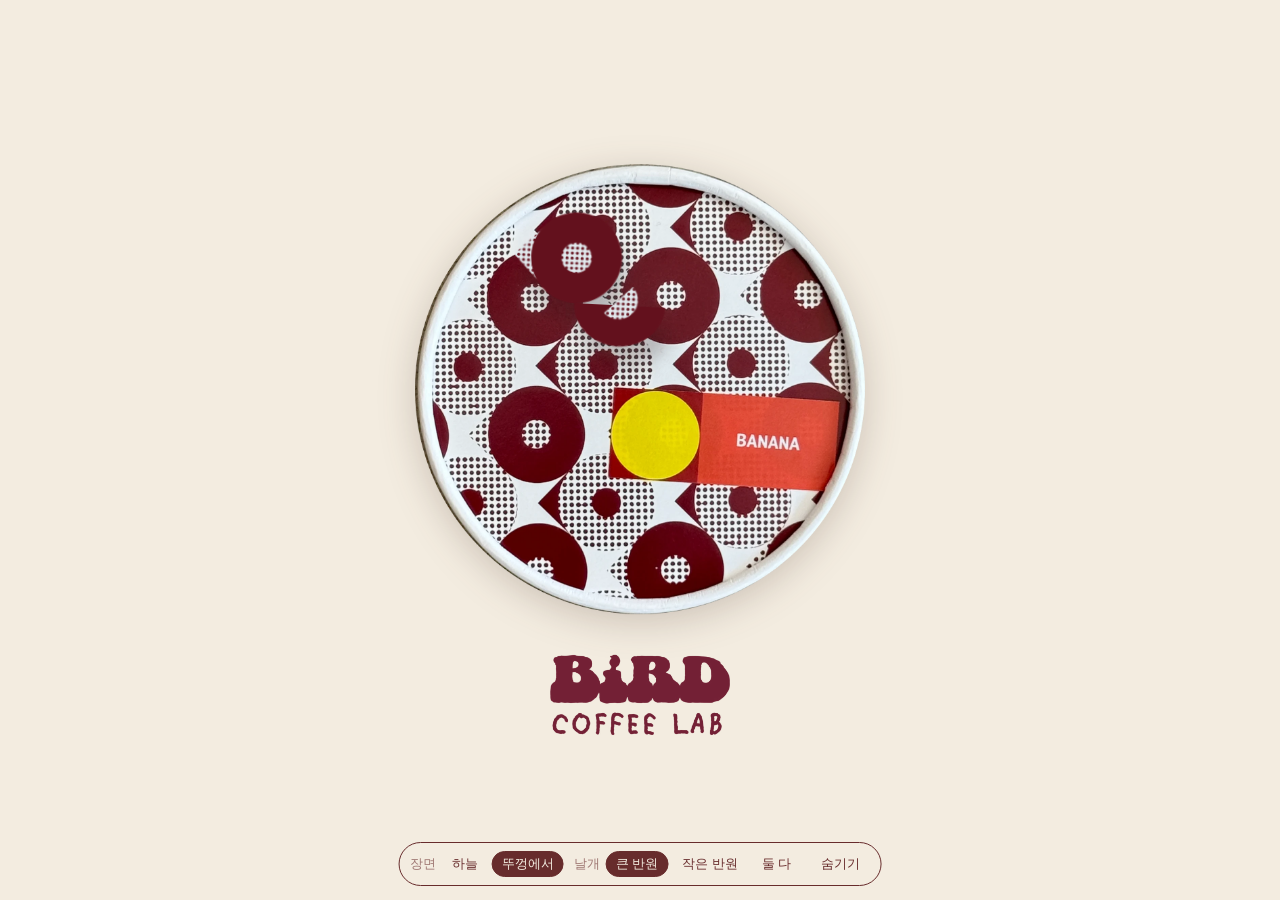
==== birdcoffeelab-birds/index.html @ 25a1297e "birdcoffeelab-birds 배포 — 푸딩 뚜껑에서 날아오르는 버드커피랩 새 Co-Authored-By: Claude Opus 5.5 (1M context) <noreply" ====
<!doctype html>
<html lang="ko">
<head>
<meta charset="utf-8">
<meta name="viewport" content="width=device-width, initial-scale=1, viewport-fit=cover">
<meta name="robots" content="noindex, nofollow">
<title>버드커피랩 새</title>
<style>
  :root { --ink: #672C2C; --cream: #F3ECE0; }
  * { box-sizing: border-box; }
  html, body { margin: 0; height: 100%; overflow: hidden; background: var(--cream); }
  body { font-family: -apple-system, "Apple SD Gothic Neo", "Pretendard", sans-serif; color: var(--ink);
         -webkit-tap-highlight-color: transparent; touch-action: manipulation; }
  #stage { position: fixed; inset: 0; background: var(--cream) center / cover no-repeat; cursor: crosshair; }
  #lidImg { position: absolute; left: 0; top: 0; display: none; pointer-events: none; z-index: 1;
            filter: drop-shadow(0 8px 18px rgba(70, 45, 35, .22)); }
  #logoImg { position: absolute; left: 0; top: 0; display: none; pointer-events: none; z-index: 1; }
  body.bg-lid #lidImg, body.scene-lid #lidImg, body.bg-lid #logoImg, body.scene-lid #logoImg { display: block; }
  body.scene-lid #ui .sky-only { display: none; }
  body.scene-lid .bird.sky { display: none; }
  .bird.lift { transform-origin: var(--ox) var(--oy); }
  .bird { position: absolute; left: 0; top: 0; overflow: visible; will-change: transform; pointer-events: none; }
  #ui { position: fixed; left: 50%; bottom: max(14px, env(safe-area-inset-bottom)); transform: translateX(-50%);
        display: flex; flex-wrap: wrap; justify-content: center; gap: 6px 10px; padding: 8px 10px;
        width: max-content; max-width: calc(100vw - 24px);
        background: rgba(243, 236, 224, .92); border: 1.5px solid var(--ink); border-radius: 999px; font-size: 13px; }
  #ui .grp { display: flex; align-items: center; gap: 4px; }
  #ui .lbl { opacity: .6; margin-right: 2px; }
  #ui button { font: inherit; color: var(--ink); background: none; border: 1.5px solid transparent; border-radius: 999px;
               padding: 3px 9px; cursor: pointer; }
  #ui button.on { border-color: var(--ink); background: var(--ink); color: var(--cream); }
  #ui #count { min-width: 1.6em; text-align: center; font-variant-numeric: tabular-nums; }
  body.hide-ui #ui { display: none; }
  #showUi { display: none; position: fixed; right: 12px; bottom: max(12px, env(safe-area-inset-bottom)); z-index: 999;
            width: 36px; height: 36px; border-radius: 50%; border: 1.5px solid var(--ink); background: rgba(243, 236, 224, .7);
            color: var(--ink); font: inherit; font-size: 16px; line-height: 1; opacity: .45; cursor: pointer; }
  body.hide-ui #showUi { display: block; }
  @media (max-width: 620px) { #ui { left: 12px; right: 12px; width: auto; max-width: none; transform: none; border-radius: 18px; } }
</style>
</head>
<body>
<svg width="0" height="0" style="position:absolute" aria-hidden="true"><defs>
<mask id="b1_mask0" style="mask-type:alpha" maskUnits="userSpaceOnUse" x="14" y="35" width="64" height="65"><rect x="45.8198" y="35.6802" width="45" height="45" transform="rotate(45 45.8198 35.6802)" fill="white" /></mask><mask id="b1_mask1" style="mask-type:alpha" maskUnits="userSpaceOnUse" x="106" y="94" width="33" height="33"><path d="M133.215 94C140.731 101.515 140.73 113.7 133.215 121.215C125.7 128.731 113.515 128.731 106 121.215L133.215 94Z" fill="#672C2C" /></mask><g id="b1-body"><path d="M166 113C166 137.853 145.853 158 121 158C96.1472 158 76 137.853 76 113H166Z" fill="#672C2C" /></g><g id="b1-beak"><rect x="45.8198" y="35.6802" width="45" height="45" transform="rotate(45 45.8198 35.6802)" fill="white" /><g mask="url(#b1_mask0)"><circle cx="18.5" cy="47.5" r="1.5" fill="#672C2C" /><circle cx="18.5" cy="52.5" r="1.5" fill="#672C2C" /><circle cx="18.5" cy="57.5" r="1.5" fill="#672C2C" /><circle cx="18.5" cy="62.5" r="1.5" fill="#672C2C" /><circle cx="18.5" cy="67.5" r="1.5" fill="#672C2C" /><circle cx="18.5" cy="72.5" r="1.5" fill="#672C2C" /><circle cx="18.5" cy="77.5" r="1.5" fill="#672C2C" /><circle cx="18.5" cy="82.5" r="1.5" fill="#672C2C" /><circle cx="18.5" cy="87.5" r="1.5" fill="#672C2C" /><circle cx="23.5" cy="47.5" r="1.5" fill="#672C2C" /><circle cx="23.5" cy="52.5" r="1.5" fill="#672C2C" /><circle cx="23.5" cy="57.5" r="1.5" fill="#672C2C" /><circle cx="23.5" cy="62.5" r="1.5" fill="#672C2C" /><circle cx="23.5" cy="67.5" r="1.5" fill="#672C2C" /><circle cx="23.5" cy="72.5" r="1.5" fill="#672C2C" /><circle cx="23.5" cy="77.5" r="1.5" fill="#672C2C" /><circle cx="23.5" cy="82.5" r="1.5" fill="#672C2C" /><circle cx="23.5" cy="87.5" r="1.5" fill="#672C2C" /><circle cx="28.5" cy="47.5" r="1.5" fill="#672C2C" /><circle cx="28.5" cy="52.5" r="1.5" fill="#672C2C" /><circle cx="28.5" cy="57.5" r="1.5" fill="#672C2C" /><circle cx="28.5" cy="62.5" r="1.5" fill="#672C2C" /><circle cx="28.5" cy="67.5" r="1.5" fill="#672C2C" /><circle cx="28.5" cy="72.5" r="1.5" fill="#672C2C" /><circle cx="28.5" cy="77.5" r="1.5" fill="#672C2C" /><circle cx="28.5" cy="82.5" r="1.5" fill="#672C2C" /><circle cx="28.5" cy="87.5" r="1.5" fill="#672C2C" /><circle cx="33.5" cy="47.5" r="1.5" fill="#672C2C" /><circle cx="33.5" cy="52.5" r="1.5" fill="#672C2C" /><circle cx="33.5" cy="57.5" r="1.5" fill="#672C2C" /><circle cx="33.5" cy="62.5" r="1.5" fill="#672C2C" /><circle cx="33.5" cy="67.5" r="1.5" fill="#672C2C" /><circle cx="33.5" cy="72.5" r="1.5" fill="#672C2C" /><circle cx="33.5" cy="77.5" r="1.5" fill="#672C2C" /><circle cx="33.5" cy="82.5" r="1.5" fill="#672C2C" /><circle cx="33.5" cy="87.5" r="1.5" fill="#672C2C" /><circle cx="38.5" cy="47.5" r="1.5" fill="#672C2C" /><circle cx="38.5" cy="42.5" r="1.5" fill="#672C2C" /><circle cx="38.5" cy="37.5" r="1.5" fill="#672C2C" /><circle cx="38.5" cy="52.5" r="1.5" fill="#672C2C" /><circle cx="38.5" cy="57.5" r="1.5" fill="#672C2C" /><circle cx="38.5" cy="62.5" r="1.5" fill="#672C2C" /><circle cx="38.5" cy="67.5" r="1.5" fill="#672C2C" /><circle cx="38.5" cy="72.5" r="1.5" fill="#672C2C" /><circle cx="38.5" cy="77.5" r="1.5" fill="#672C2C" /><circle cx="38.5" cy="82.5" r="1.5" fill="#672C2C" /><circle cx="38.5" cy="87.5" r="1.5" fill="#672C2C" /><circle cx="38.5" cy="92.5" r="1.5" fill="#672C2C" /><circle cx="38.5" cy="97.5" r="1.5" fill="#672C2C" /><circle cx="43.5" cy="47.5" r="1.5" fill="#672C2C" /><circle cx="43.5" cy="42.5" r="1.5" fill="#672C2C" /><circle cx="43.5" cy="37.5" r="1.5" fill="#672C2C" /><circle cx="43.5" cy="52.5" r="1.5" fill="#672C2C" /><circle cx="43.5" cy="57.5" r="1.5" fill="#672C2C" /><circle cx="43.5" cy="62.5" r="1.5" fill="#672C2C" /><circle cx="43.5" cy="67.5" r="1.5" fill="#672C2C" /><circle cx="43.5" cy="72.5" r="1.5" fill="#672C2C" /><circle cx="43.5" cy="77.5" r="1.5" fill="#672C2C" /><circle cx="43.5" cy="82.5" r="1.5" fill="#672C2C" /><circle cx="43.5" cy="87.5" r="1.5" fill="#672C2C" /><circle cx="43.5" cy="92.5" r="1.5" fill="#672C2C" /><circle cx="43.5" cy="97.5" r="1.5" fill="#672C2C" /><circle cx="48.5" cy="47.5" r="1.5" fill="#672C2C" /><circle cx="48.5" cy="42.5" r="1.5" fill="#672C2C" /><circle cx="48.5" cy="37.5" r="1.5" fill="#672C2C" /><circle cx="48.5" cy="52.5" r="1.5" fill="#672C2C" /><circle cx="48.5" cy="57.5" r="1.5" fill="#672C2C" /><circle cx="48.5" cy="62.5" r="1.5" fill="#672C2C" /><circle cx="48.5" cy="67.5" r="1.5" fill="#672C2C" /><circle cx="48.5" cy="72.5" r="1.5" fill="#672C2C" /><circle cx="48.5" cy="77.5" r="1.5" fill="#672C2C" /><circle cx="48.5" cy="82.5" r="1.5" fill="#672C2C" /><circle cx="48.5" cy="87.5" r="1.5" fill="#672C2C" /><circle cx="48.5" cy="92.5" r="1.5" fill="#672C2C" /><circle cx="48.5" cy="97.5" r="1.5" fill="#672C2C" /><circle cx="53.5" cy="47.5" r="1.5" fill="#672C2C" /><circle cx="53.5" cy="42.5" r="1.5" fill="#672C2C" /><circle cx="53.5" cy="37.5" r="1.5" fill="#672C2C" /><circle cx="53.5" cy="52.5" r="1.5" fill="#672C2C" /><circle cx="53.5" cy="57.5" r="1.5" fill="#672C2C" /><circle cx="53.5" cy="62.5" r="1.5" fill="#672C2C" /><circle cx="53.5" cy="67.5" r="1.5" fill="#672C2C" /><circle cx="53.5" cy="72.5" r="1.5" fill="#672C2C" /><circle cx="53.5" cy="77.5" r="1.5" fill="#672C2C" /><circle cx="53.5" cy="82.5" r="1.5" fill="#672C2C" /><circle cx="53.5" cy="87.5" r="1.5" fill="#672C2C" /><circle cx="53.5" cy="92.5" r="1.5" fill="#672C2C" /><circle cx="53.5" cy="97.5" r="1.5" fill="#672C2C" /><circle cx="58.5" cy="47.5" r="1.5" fill="#672C2C" /><circle cx="58.5" cy="42.5" r="1.5" fill="#672C2C" /><circle cx="58.5" cy="37.5" r="1.5" fill="#672C2C" /><circle cx="58.5" cy="52.5" r="1.5" fill="#672C2C" /><circle cx="58.5" cy="57.5" r="1.5" fill="#672C2C" /><circle cx="58.5" cy="62.5" r="1.5" fill="#672C2C" /><circle cx="58.5" cy="67.5" r="1.5" fill="#672C2C" /><circle cx="58.5" cy="72.5" r="1.5" fill="#672C2C" /><circle cx="58.5" cy="77.5" r="1.5" fill="#672C2C" /><circle cx="58.5" cy="82.5" r="1.5" fill="#672C2C" /><circle cx="58.5" cy="87.5" r="1.5" fill="#672C2C" /><circle cx="58.5" cy="92.5" r="1.5" fill="#672C2C" /><circle cx="58.5" cy="97.5" r="1.5" fill="#672C2C" /></g></g><g id="b1-eye"><rect x="54" y="46" width="45" height="45" fill="white" /><circle cx="56.5" cy="48.5" r="1.5" fill="#672C2C" /><circle cx="56.5" cy="53.5" r="1.5" fill="#672C2C" /><circle cx="56.5" cy="58.5" r="1.5" fill="#672C2C" /><circle cx="56.5" cy="63.5" r="1.5" fill="#672C2C" /><circle cx="56.5" cy="68.5" r="1.5" fill="#672C2C" /><circle cx="56.5" cy="73.5" r="1.5" fill="#672C2C" /><circle cx="56.5" cy="78.5" r="1.5" fill="#672C2C" /><circle cx="56.5" cy="83.5" r="1.5" fill="#672C2C" /><circle cx="56.5" cy="88.5" r="1.5" fill="#672C2C" /><circle cx="61.5" cy="48.5" r="1.5" fill="#672C2C" /><circle cx="61.5" cy="53.5" r="1.5" fill="#672C2C" /><circle cx="61.5" cy="58.5" r="1.5" fill="#672C2C" /><circle cx="61.5" cy="63.5" r="1.5" fill="#672C2C" /><circle cx="61.5" cy="68.5" r="1.5" fill="#672C2C" /><circle cx="61.5" cy="73.5" r="1.5" fill="#672C2C" /><circle cx="61.5" cy="78.5" r="1.5" fill="#672C2C" /><circle cx="61.5" cy="83.5" r="1.5" fill="#672C2C" /><circle cx="61.5" cy="88.5" r="1.5" fill="#672C2C" /><circle cx="66.5" cy="48.5" r="1.5" fill="#672C2C" /><circle cx="66.5" cy="53.5" r="1.5" fill="#672C2C" /><circle cx="66.5" cy="58.5" r="1.5" fill="#672C2C" /><circle cx="66.5" cy="63.5" r="1.5" fill="#672C2C" /><circle cx="66.5" cy="68.5" r="1.5" fill="#672C2C" /><circle cx="66.5" cy="73.5" r="1.5" fill="#672C2C" /><circle cx="66.5" cy="78.5" r="1.5" fill="#672C2C" /><circle cx="66.5" cy="83.5" r="1.5" fill="#672C2C" /><circle cx="66.5" cy="88.5" r="1.5" fill="#672C2C" /><circle cx="71.5" cy="48.5" r="1.5" fill="#672C2C" /><circle cx="71.5" cy="53.5" r="1.5" fill="#672C2C" /><circle cx="71.5" cy="58.5" r="1.5" fill="#672C2C" /><circle cx="71.5" cy="63.5" r="1.5" fill="#672C2C" /><circle cx="71.5" cy="68.5" r="1.5" fill="#672C2C" /><circle cx="71.5" cy="73.5" r="1.5" fill="#672C2C" /><circle cx="71.5" cy="78.5" r="1.5" fill="#672C2C" /><circle cx="71.5" cy="83.5" r="1.5" fill="#672C2C" /><circle cx="71.5" cy="88.5" r="1.5" fill="#672C2C" /><circle cx="76.5" cy="48.5" r="1.5" fill="#672C2C" /><circle cx="76.5" cy="53.5" r="1.5" fill="#672C2C" /><circle cx="76.5" cy="58.5" r="1.5" fill="#672C2C" /><circle cx="76.5" cy="63.5" r="1.5" fill="#672C2C" /><circle cx="76.5" cy="68.5" r="1.5" fill="#672C2C" /><circle cx="76.5" cy="73.5" r="1.5" fill="#672C2C" /><circle cx="76.5" cy="78.5" r="1.5" fill="#672C2C" /><circle cx="76.5" cy="83.5" r="1.5" fill="#672C2C" /><circle cx="76.5" cy="88.5" r="1.5" fill="#672C2C" /><circle cx="81.5" cy="48.5" r="1.5" fill="#672C2C" /><circle cx="81.5" cy="53.5" r="1.5" fill="#672C2C" /><circle cx="81.5" cy="58.5" r="1.5" fill="#672C2C" /><circle cx="81.5" cy="63.5" r="1.5" fill="#672C2C" /><circle cx="81.5" cy="68.5" r="1.5" fill="#672C2C" /><circle cx="81.5" cy="73.5" r="1.5" fill="#672C2C" /><circle cx="81.5" cy="78.5" r="1.5" fill="#672C2C" /><circle cx="81.5" cy="83.5" r="1.5" fill="#672C2C" /><circle cx="81.5" cy="88.5" r="1.5" fill="#672C2C" /><circle cx="86.5" cy="48.5" r="1.5" fill="#672C2C" /><circle cx="86.5" cy="53.5" r="1.5" fill="#672C2C" /><circle cx="86.5" cy="58.5" r="1.5" fill="#672C2C" /><circle cx="86.5" cy="63.5" r="1.5" fill="#672C2C" /><circle cx="86.5" cy="68.5" r="1.5" fill="#672C2C" /><circle cx="86.5" cy="73.5" r="1.5" fill="#672C2C" /><circle cx="86.5" cy="78.5" r="1.5" fill="#672C2C" /><circle cx="86.5" cy="83.5" r="1.5" fill="#672C2C" /><circle cx="86.5" cy="88.5" r="1.5" fill="#672C2C" /><circle cx="91.5" cy="48.5" r="1.5" fill="#672C2C" /><circle cx="91.5" cy="53.5" r="1.5" fill="#672C2C" /><circle cx="91.5" cy="58.5" r="1.5" fill="#672C2C" /><circle cx="91.5" cy="63.5" r="1.5" fill="#672C2C" /><circle cx="91.5" cy="68.5" r="1.5" fill="#672C2C" /><circle cx="91.5" cy="73.5" r="1.5" fill="#672C2C" /><circle cx="91.5" cy="78.5" r="1.5" fill="#672C2C" /><circle cx="91.5" cy="83.5" r="1.5" fill="#672C2C" /><circle cx="91.5" cy="88.5" r="1.5" fill="#672C2C" /><circle cx="96.5" cy="48.5" r="1.5" fill="#672C2C" /><circle cx="96.5" cy="53.5" r="1.5" fill="#672C2C" /><circle cx="96.5" cy="58.5" r="1.5" fill="#672C2C" /><circle cx="96.5" cy="63.5" r="1.5" fill="#672C2C" /><circle cx="96.5" cy="68.5" r="1.5" fill="#672C2C" /><circle cx="96.5" cy="73.5" r="1.5" fill="#672C2C" /><circle cx="96.5" cy="78.5" r="1.5" fill="#672C2C" /><circle cx="96.5" cy="83.5" r="1.5" fill="#672C2C" /><circle cx="96.5" cy="88.5" r="1.5" fill="#672C2C" /></g><g id="b1-head"><path d="M76 23C100.853 23 121 43.1472 121 68C121 92.8528 100.853 113 76 113C51.1472 113 31 92.8528 31 68C31 43.1472 51.1472 23 76 23ZM76 53C67.7157 53 61 59.7157 61 68C61 76.2843 67.7157 83 76 83C84.2843 83 91 76.2843 91 68C91 59.7157 84.2843 53 76 53Z" fill="#672C2C" /></g><g id="b1-wedge"><path d="M133.215 94C140.731 101.515 140.73 113.7 133.215 121.215C125.7 128.731 113.515 128.731 106 121.215L133.215 94Z" fill="white" /><g mask="url(#b1_mask1)"><path d="M138 131.323C138 130.495 138.672 129.823 139.5 129.823C140.328 129.823 141 130.495 141 131.323C141 132.151 140.328 132.823 139.5 132.823C138.672 132.823 138 132.151 138 131.323Z" fill="#672C2C" /><path d="M138 126.323C138 125.495 138.672 124.823 139.5 124.823C140.328 124.823 141 125.495 141 126.323C141 127.151 140.328 127.823 139.5 127.823C138.672 127.823 138 127.151 138 126.323Z" fill="#672C2C" /><path d="M138 121.323C138 120.495 138.672 119.823 139.5 119.823C140.328 119.823 141 120.495 141 121.323C141 122.151 140.328 122.823 139.5 122.823C138.672 122.823 138 122.151 138 121.323Z" fill="#672C2C" /><path d="M138 116.323C138 115.495 138.672 114.823 139.5 114.823C140.328 114.823 141 115.495 141 116.323C141 117.151 140.328 117.823 139.5 117.823C138.672 117.823 138 117.151 138 116.323Z" fill="#672C2C" /><path d="M138 111.323C138 110.495 138.672 109.823 139.5 109.823C140.328 109.823 141 110.495 141 111.323C141 112.151 140.328 112.823 139.5 112.823C138.672 112.823 138 112.151 138 111.323Z" fill="#672C2C" /><path d="M138 106.323C138 105.495 138.672 104.823 139.5 104.823C140.328 104.823 141 105.495 141 106.323C141 107.151 140.328 107.823 139.5 107.823C138.672 107.823 138 107.151 138 106.323Z" fill="#672C2C" /><path d="M138 101.323C138 100.495 138.672 99.823 139.5 99.823C140.328 99.823 141 100.495 141 101.323C141 102.151 140.328 102.823 139.5 102.823C138.672 102.823 138 102.151 138 101.323Z" fill="#672C2C" /><path d="M138 96.323C138 95.4946 138.672 94.823 139.5 94.823C140.328 94.823 141 95.4946 141 96.323C141 97.1514 140.328 97.823 139.5 97.823C138.672 97.823 138 97.1514 138 96.323Z" fill="#672C2C" /><path d="M138 91.323C138 90.4946 138.672 89.823 139.5 89.823C140.328 89.823 141 90.4946 141 91.323C141 92.1514 140.328 92.823 139.5 92.823C138.672 92.823 138 92.1514 138 91.323Z" fill="#672C2C" /><path d="M133 131.323C133 130.495 133.672 129.823 134.5 129.823C135.328 129.823 136 130.495 136 131.323C136 132.151 135.328 132.823 134.5 132.823C133.672 132.823 133 132.151 133 131.323Z" fill="#672C2C" /><path d="M133 126.323C133 125.495 133.672 124.823 134.5 124.823C135.328 124.823 136 125.495 136 126.323C136 127.151 135.328 127.823 134.5 127.823C133.672 127.823 133 127.151 133 126.323Z" fill="#672C2C" /><path d="M133 121.323C133 120.495 133.672 119.823 134.5 119.823C135.328 119.823 136 120.495 136 121.323C136 122.151 135.328 122.823 134.5 122.823C133.672 122.823 133 122.151 133 121.323Z" fill="#672C2C" /><path d="M133 116.323C133 115.495 133.672 114.823 134.5 114.823C135.328 114.823 136 115.495 136 116.323C136 117.151 135.328 117.823 134.5 117.823C133.672 117.823 133 117.151 133 116.323Z" fill="#672C2C" /><path d="M133 111.323C133 110.495 133.672 109.823 134.5 109.823C135.328 109.823 136 110.495 136 111.323C136 112.151 135.328 112.823 134.5 112.823C133.672 112.823 133 112.151 133 111.323Z" fill="#672C2C" /><path d="M133 106.323C133 105.495 133.672 104.823 134.5 104.823C135.328 104.823 136 105.495 136 106.323C136 107.151 135.328 107.823 134.5 107.823C133.672 107.823 133 107.151 133 106.323Z" fill="#672C2C" /><path d="M133 101.323C133 100.495 133.672 99.823 134.5 99.823C135.328 99.823 136 100.495 136 101.323C136 102.151 135.328 102.823 134.5 102.823C133.672 102.823 133 102.151 133 101.323Z" fill="#672C2C" /><path d="M133 96.323C133 95.4946 133.672 94.823 134.5 94.823C135.328 94.823 136 95.4946 136 96.323C136 97.1514 135.328 97.823 134.5 97.823C133.672 97.823 133 97.1514 133 96.323Z" fill="#672C2C" /><path d="M133 91.323C133 90.4946 133.672 89.823 134.5 89.823C135.328 89.823 136 90.4946 136 91.323C136 92.1514 135.328 92.823 134.5 92.823C133.672 92.823 133 92.1514 133 91.323Z" fill="#672C2C" /><path d="M128 131.323C128 130.495 128.672 129.823 129.5 129.823C130.328 129.823 131 130.495 131 131.323C131 132.151 130.328 132.823 129.5 132.823C128.672 132.823 128 132.151 128 131.323Z" fill="#672C2C" /><path d="M128 126.323C128 125.495 128.672 124.823 129.5 124.823C130.328 124.823 131 125.495 131 126.323C131 127.151 130.328 127.823 129.5 127.823C128.672 127.823 128 127.151 128 126.323Z" fill="#672C2C" /><path d="M128 121.323C128 120.495 128.672 119.823 129.5 119.823C130.328 119.823 131 120.495 131 121.323C131 122.151 130.328 122.823 129.5 122.823C128.672 122.823 128 122.151 128 121.323Z" fill="#672C2C" /><path d="M128 116.323C128 115.495 128.672 114.823 129.5 114.823C130.328 114.823 131 115.495 131 116.323C131 117.151 130.328 117.823 129.5 117.823C128.672 117.823 128 117.151 128 116.323Z" fill="#672C2C" /><path d="M128 111.323C128 110.495 128.672 109.823 129.5 109.823C130.328 109.823 131 110.495 131 111.323C131 112.151 130.328 112.823 129.5 112.823C128.672 112.823 128 112.151 128 111.323Z" fill="#672C2C" /><path d="M128 106.323C128 105.495 128.672 104.823 129.5 104.823C130.328 104.823 131 105.495 131 106.323C131 107.151 130.328 107.823 129.5 107.823C128.672 107.823 128 107.151 128 106.323Z" fill="#672C2C" /><path d="M128 101.323C128 100.495 128.672 99.823 129.5 99.823C130.328 99.823 131 100.495 131 101.323C131 102.151 130.328 102.823 129.5 102.823C128.672 102.823 128 102.151 128 101.323Z" fill="#672C2C" /><path d="M128 96.323C128 95.4946 128.672 94.823 129.5 94.823C130.328 94.823 131 95.4946 131 96.323C131 97.1514 130.328 97.823 129.5 97.823C128.672 97.823 128 97.1514 128 96.323Z" fill="#672C2C" /><path d="M128 91.323C128 90.4946 128.672 89.823 129.5 89.823C130.328 89.823 131 90.4946 131 91.323C131 92.1514 130.328 92.823 129.5 92.823C128.672 92.823 128 92.1514 128 91.323Z" fill="#672C2C" /><path d="M123 131.323C123 130.495 123.672 129.823 124.5 129.823C125.328 129.823 126 130.495 126 131.323C126 132.151 125.328 132.823 124.5 132.823C123.672 132.823 123 132.151 123 131.323Z" fill="#672C2C" /><path d="M123 126.323C123 125.495 123.672 124.823 124.5 124.823C125.328 124.823 126 125.495 126 126.323C126 127.151 125.328 127.823 124.5 127.823C123.672 127.823 123 127.151 123 126.323Z" fill="#672C2C" /><path d="M123 121.323C123 120.495 123.672 119.823 124.5 119.823C125.328 119.823 126 120.495 126 121.323C126 122.151 125.328 122.823 124.5 122.823C123.672 122.823 123 122.151 123 121.323Z" fill="#672C2C" /><path d="M123 116.323C123 115.495 123.672 114.823 124.5 114.823C125.328 114.823 126 115.495 126 116.323C126 117.151 125.328 117.823 124.5 117.823C123.672 117.823 123 117.151 123 116.323Z" fill="#672C2C" /><path d="M123 111.323C123 110.495 123.672 109.823 124.5 109.823C125.328 109.823 126 110.495 126 111.323C126 112.151 125.328 112.823 124.5 112.823C123.672 112.823 123 112.151 123 111.323Z" fill="#672C2C" /><path d="M123 106.323C123 105.495 123.672 104.823 124.5 104.823C125.328 104.823 126 105.495 126 106.323C126 107.151 125.328 107.823 124.5 107.823C123.672 107.823 123 107.151 123 106.323Z" fill="#672C2C" /><path d="M123 101.323C123 100.495 123.672 99.823 124.5 99.823C125.328 99.823 126 100.495 126 101.323C126 102.151 125.328 102.823 124.5 102.823C123.672 102.823 123 102.151 123 101.323Z" fill="#672C2C" /><path d="M123 96.323C123 95.4946 123.672 94.823 124.5 94.823C125.328 94.823 126 95.4946 126 96.323C126 97.1514 125.328 97.823 124.5 97.823C123.672 97.823 123 97.1514 123 96.323Z" fill="#672C2C" /><path d="M123 91.323C123 90.4946 123.672 89.823 124.5 89.823C125.328 89.823 126 90.4946 126 91.323C126 92.1514 125.328 92.823 124.5 92.823C123.672 92.823 123 92.1514 123 91.323Z" fill="#672C2C" /><path d="M118 131.323C118 130.495 118.672 129.823 119.5 129.823C120.328 129.823 121 130.495 121 131.323C121 132.151 120.328 132.823 119.5 132.823C118.672 132.823 118 132.151 118 131.323Z" fill="#672C2C" /><path d="M118 126.323C118 125.495 118.672 124.823 119.5 124.823C120.328 124.823 121 125.495 121 126.323C121 127.151 120.328 127.823 119.5 127.823C118.672 127.823 118 127.151 118 126.323Z" fill="#672C2C" /><path d="M118 121.323C118 120.495 118.672 119.823 119.5 119.823C120.328 119.823 121 120.495 121 121.323C121 122.151 120.328 122.823 119.5 122.823C118.672 122.823 118 122.151 118 121.323Z" fill="#672C2C" /><path d="M118 116.323C118 115.495 118.672 114.823 119.5 114.823C120.328 114.823 121 115.495 121 116.323C121 117.151 120.328 117.823 119.5 117.823C118.672 117.823 118 117.151 118 116.323Z" fill="#672C2C" /><path d="M118 111.323C118 110.495 118.672 109.823 119.5 109.823C120.328 109.823 121 110.495 121 111.323C121 112.151 120.328 112.823 119.5 112.823C118.672 112.823 118 112.151 118 111.323Z" fill="#672C2C" /><path d="M118 106.323C118 105.495 118.672 104.823 119.5 104.823C120.328 104.823 121 105.495 121 106.323C121 107.151 120.328 107.823 119.5 107.823C118.672 107.823 118 107.151 118 106.323Z" fill="#672C2C" /><path d="M118 101.323C118 100.495 118.672 99.823 119.5 99.823C120.328 99.823 121 100.495 121 101.323C121 102.151 120.328 102.823 119.5 102.823C118.672 102.823 118 102.151 118 101.323Z" fill="#672C2C" /><path d="M118 96.323C118 95.4946 118.672 94.823 119.5 94.823C120.328 94.823 121 95.4946 121 96.323C121 97.1514 120.328 97.823 119.5 97.823C118.672 97.823 118 97.1514 118 96.323Z" fill="#672C2C" /><path d="M118 91.323C118 90.4946 118.672 89.823 119.5 89.823C120.328 89.823 121 90.4946 121 91.323C121 92.1514 120.328 92.823 119.5 92.823C118.672 92.823 118 92.1514 118 91.323Z" fill="#672C2C" /><path d="M113 131.323C113 130.495 113.672 129.823 114.5 129.823C115.328 129.823 116 130.495 116 131.323C116 132.151 115.328 132.823 114.5 132.823C113.672 132.823 113 132.151 113 131.323Z" fill="#672C2C" /><path d="M113 126.323C113 125.495 113.672 124.823 114.5 124.823C115.328 124.823 116 125.495 116 126.323C116 127.151 115.328 127.823 114.5 127.823C113.672 127.823 113 127.151 113 126.323Z" fill="#672C2C" /><path d="M113 121.323C113 120.495 113.672 119.823 114.5 119.823C115.328 119.823 116 120.495 116 121.323C116 122.151 115.328 122.823 114.5 122.823C113.672 122.823 113 122.151 113 121.323Z" fill="#672C2C" /><path d="M113 116.323C113 115.495 113.672 114.823 114.5 114.823C115.328 114.823 116 115.495 116 116.323C116 117.151 115.328 117.823 114.5 117.823C113.672 117.823 113 117.151 113 116.323Z" fill="#672C2C" /><path d="M113 111.323C113 110.495 113.672 109.823 114.5 109.823C115.328 109.823 116 110.495 116 111.323C116 112.151 115.328 112.823 114.5 112.823C113.672 112.823 113 112.151 113 111.323Z" fill="#672C2C" /><path d="M113 106.323C113 105.495 113.672 104.823 114.5 104.823C115.328 104.823 116 105.495 116 106.323C116 107.151 115.328 107.823 114.5 107.823C113.672 107.823 113 107.151 113 106.323Z" fill="#672C2C" /><path d="M113 101.323C113 100.495 113.672 99.823 114.5 99.823C115.328 99.823 116 100.495 116 101.323C116 102.151 115.328 102.823 114.5 102.823C113.672 102.823 113 102.151 113 101.323Z" fill="#672C2C" /><path d="M113 96.323C113 95.4946 113.672 94.823 114.5 94.823C115.328 94.823 116 95.4946 116 96.323C116 97.1514 115.328 97.823 114.5 97.823C113.672 97.823 113 97.1514 113 96.323Z" fill="#672C2C" /><path d="M113 91.323C113 90.4946 113.672 89.823 114.5 89.823C115.328 89.823 116 90.4946 116 91.323C116 92.1514 115.328 92.823 114.5 92.823C113.672 92.823 113 92.1514 113 91.323Z" fill="#672C2C" /><path d="M108 131.323C108 130.495 108.672 129.823 109.5 129.823C110.328 129.823 111 130.495 111 131.323C111 132.151 110.328 132.823 109.5 132.823C108.672 132.823 108 132.151 108 131.323Z" fill="#672C2C" /><path d="M108 126.323C108 125.495 108.672 124.823 109.5 124.823C110.328 124.823 111 125.495 111 126.323C111 127.151 110.328 127.823 109.5 127.823C108.672 127.823 108 127.151 108 126.323Z" fill="#672C2C" /><path d="M108 121.323C108 120.495 108.672 119.823 109.5 119.823C110.328 119.823 111 120.495 111 121.323C111 122.151 110.328 122.823 109.5 122.823C108.672 122.823 108 122.151 108 121.323Z" fill="#672C2C" /><path d="M108 116.323C108 115.495 108.672 114.823 109.5 114.823C110.328 114.823 111 115.495 111 116.323C111 117.151 110.328 117.823 109.5 117.823C108.672 117.823 108 117.151 108 116.323Z" fill="#672C2C" /><path d="M108 111.323C108 110.495 108.672 109.823 109.5 109.823C110.328 109.823 111 110.495 111 111.323C111 112.151 110.328 112.823 109.5 112.823C108.672 112.823 108 112.151 108 111.323Z" fill="#672C2C" /><path d="M108 106.323C108 105.495 108.672 104.823 109.5 104.823C110.328 104.823 111 105.495 111 106.323C111 107.151 110.328 107.823 109.5 107.823C108.672 107.823 108 107.151 108 106.323Z" fill="#672C2C" /><path d="M108 101.323C108 100.495 108.672 99.823 109.5 99.823C110.328 99.823 111 100.495 111 101.323C111 102.151 110.328 102.823 109.5 102.823C108.672 102.823 108 102.151 108 101.323Z" fill="#672C2C" /><path d="M108 96.323C108 95.4946 108.672 94.823 109.5 94.823C110.328 94.823 111 95.4946 111 96.323C111 97.1514 110.328 97.823 109.5 97.823C108.672 97.823 108 97.1514 108 96.323Z" fill="#672C2C" /><path d="M108 91.323C108 90.4946 108.672 89.823 109.5 89.823C110.328 89.823 111 90.4946 111 91.323C111 92.1514 110.328 92.823 109.5 92.823C108.672 92.823 108 92.1514 108 91.323Z" fill="#672C2C" /><path d="M103 131.323C103 130.495 103.672 129.823 104.5 129.823C105.328 129.823 106 130.495 106 131.323C106 132.151 105.328 132.823 104.5 132.823C103.672 132.823 103 132.151 103 131.323Z" fill="#672C2C" /><path d="M103 126.323C103 125.495 103.672 124.823 104.5 124.823C105.328 124.823 106 125.495 106 126.323C106 127.151 105.328 127.823 104.5 127.823C103.672 127.823 103 127.151 103 126.323Z" fill="#672C2C" /><path d="M103 121.323C103 120.495 103.672 119.823 104.5 119.823C105.328 119.823 106 120.495 106 121.323C106 122.151 105.328 122.823 104.5 122.823C103.672 122.823 103 122.151 103 121.323Z" fill="#672C2C" /><path d="M103 116.323C103 115.495 103.672 114.823 104.5 114.823C105.328 114.823 106 115.495 106 116.323C106 117.151 105.328 117.823 104.5 117.823C103.672 117.823 103 117.151 103 116.323Z" fill="#672C2C" /><path d="M103 111.323C103 110.495 103.672 109.823 104.5 109.823C105.328 109.823 106 110.495 106 111.323C106 112.151 105.328 112.823 104.5 112.823C103.672 112.823 103 112.151 103 111.323Z" fill="#672C2C" /><path d="M103 106.323C103 105.495 103.672 104.823 104.5 104.823C105.328 104.823 106 105.495 106 106.323C106 107.151 105.328 107.823 104.5 107.823C103.672 107.823 103 107.151 103 106.323Z" fill="#672C2C" /><path d="M103 101.323C103 100.495 103.672 99.823 104.5 99.823C105.328 99.823 106 100.495 106 101.323C106 102.151 105.328 102.823 104.5 102.823C103.672 102.823 103 102.151 103 101.323Z" fill="#672C2C" /><path d="M103 96.323C103 95.4946 103.672 94.823 104.5 94.823C105.328 94.823 106 95.4946 106 96.323C106 97.1514 105.328 97.823 104.5 97.823C103.672 97.823 103 97.1514 103 96.323Z" fill="#672C2C" /><path d="M103 91.323C103 90.4946 103.672 89.823 104.5 89.823C105.328 89.823 106 90.4946 106 91.323C106 92.1514 105.328 92.823 104.5 92.823C103.672 92.823 103 92.1514 103 91.323Z" fill="#672C2C" /><path d="M98 111.323C98 110.495 98.6716 109.823 99.5 109.823C100.328 109.823 101 110.495 101 111.323C101 112.151 100.328 112.823 99.5 112.823C98.6716 112.823 98 112.151 98 111.323Z" fill="#672C2C" /><path d="M98 106.323C98 105.495 98.6716 104.823 99.5 104.823C100.328 104.823 101 105.495 101 106.323C101 107.151 100.328 107.823 99.5 107.823C98.6716 107.823 98 107.151 98 106.323Z" fill="#672C2C" /><path d="M98 101.323C98 100.495 98.6716 99.823 99.5 99.823C100.328 99.823 101 100.495 101 101.323C101 102.151 100.328 102.823 99.5 102.823C98.6716 102.823 98 102.151 98 101.323Z" fill="#672C2C" /><path d="M98 96.323C98 95.4946 98.6716 94.823 99.5 94.823C100.328 94.823 101 95.4946 101 96.323C101 97.1514 100.328 97.823 99.5 97.823C98.6716 97.823 98 97.1514 98 96.323Z" fill="#672C2C" /><path d="M98 91.323C98 90.4946 98.6716 89.823 99.5 89.823C100.328 89.823 101 90.4946 101 91.323C101 92.1514 100.328 92.823 99.5 92.823C98.6716 92.823 98 92.1514 98 91.323Z" fill="#672C2C" /><path d="M93 111.323C93 110.495 93.6716 109.823 94.5 109.823C95.3284 109.823 96 110.495 96 111.323C96 112.151 95.3284 112.823 94.5 112.823C93.6716 112.823 93 112.151 93 111.323Z" fill="#672C2C" /><path d="M93 106.323C93 105.495 93.6716 104.823 94.5 104.823C95.3284 104.823 96 105.495 96 106.323C96 107.151 95.3284 107.823 94.5 107.823C93.6716 107.823 93 107.151 93 106.323Z" fill="#672C2C" /><path d="M93 101.323C93 100.495 93.6716 99.823 94.5 99.823C95.3284 99.823 96 100.495 96 101.323C96 102.151 95.3284 102.823 94.5 102.823C93.6716 102.823 93 102.151 93 101.323Z" fill="#672C2C" /><path d="M93 96.323C93 95.4946 93.6716 94.823 94.5 94.823C95.3284 94.823 96 95.4946 96 96.323C96 97.1514 95.3284 97.823 94.5 97.823C93.6716 97.823 93 97.1514 93 96.323Z" fill="#672C2C" /><path d="M93 91.323C93 90.4946 93.6716 89.823 94.5 89.823C95.3284 89.823 96 90.4946 96 91.323C96 92.1514 95.3284 92.823 94.5 92.823C93.6716 92.823 93 92.1514 93 91.323Z" fill="#672C2C" /></g></g>
<mask id="b2_mask0" style="mask-type:alpha" maskUnits="userSpaceOnUse" x="77" y="113" width="90" height="45"><path d="M167 113C167 137.853 146.853 158 122 158C97.1472 158 77 137.853 77 113H167Z" fill="#672C2C" /></mask><mask id="b2_mask1" style="mask-type:alpha" maskUnits="userSpaceOnUse" x="33" y="23" width="90" height="90"><path d="M78 23C102.853 23 123 43.1472 123 68C123 92.8528 102.853 113 78 113C53.1472 113 33 92.8528 33 68C33 43.1472 53.1472 23 78 23ZM78 53C69.7157 53 63 59.7157 63 68C63 76.2843 69.7157 83 78 83C86.2843 83 93 76.2843 93 68C93 59.7157 86.2843 53 78 53Z" fill="#672C2C" /></mask><g id="b2-body"><path d="M167 113C167 137.853 146.853 158 122 158C97.1472 158 77 137.853 77 113H167Z" fill="white" /><g mask="url(#b2_mask0)"><path d="M76.5 174C77.3284 174 78 174.672 78 175.5C78 176.328 77.3284 177 76.5 177C75.6716 177 75 176.328 75 175.5C75 174.672 75.6716 174 76.5 174Z" fill="#672C2C" /><path d="M81.5 174C82.3284 174 83 174.672 83 175.5C83 176.328 82.3284 177 81.5 177C80.6716 177 80 176.328 80 175.5C80 174.672 80.6716 174 81.5 174Z" fill="#672C2C" /><path d="M86.5 174C87.3284 174 88 174.672 88 175.5C88 176.328 87.3284 177 86.5 177C85.6716 177 85 176.328 85 175.5C85 174.672 85.6716 174 86.5 174Z" fill="#672C2C" /><path d="M91.5 174C92.3284 174 93 174.672 93 175.5C93 176.328 92.3284 177 91.5 177C90.6716 177 90 176.328 90 175.5C90 174.672 90.6716 174 91.5 174Z" fill="#672C2C" /><path d="M96.5 174C97.3284 174 98 174.672 98 175.5C98 176.328 97.3284 177 96.5 177C95.6716 177 95 176.328 95 175.5C95 174.672 95.6716 174 96.5 174Z" fill="#672C2C" /><path d="M101.5 174C102.328 174 103 174.672 103 175.5C103 176.328 102.328 177 101.5 177C100.672 177 100 176.328 100 175.5C100 174.672 100.672 174 101.5 174Z" fill="#672C2C" /><path d="M106.5 174C107.328 174 108 174.672 108 175.5C108 176.328 107.328 177 106.5 177C105.672 177 105 176.328 105 175.5C105 174.672 105.672 174 106.5 174Z" fill="#672C2C" /><path d="M111.5 174C112.328 174 113 174.672 113 175.5C113 176.328 112.328 177 111.5 177C110.672 177 110 176.328 110 175.5C110 174.672 110.672 174 111.5 174Z" fill="#672C2C" /><path d="M116.5 174C117.328 174 118 174.672 118 175.5C118 176.328 117.328 177 116.5 177C115.672 177 115 176.328 115 175.5C115 174.672 115.672 174 116.5 174Z" fill="#672C2C" /><path d="M121.5 174C122.328 174 123 174.672 123 175.5C123 176.328 122.328 177 121.5 177C120.672 177 120 176.328 120 175.5C120 174.672 120.672 174 121.5 174Z" fill="#672C2C" /><path d="M126.5 174C127.328 174 128 174.672 128 175.5C128 176.328 127.328 177 126.5 177C125.672 177 125 176.328 125 175.5C125 174.672 125.672 174 126.5 174Z" fill="#672C2C" /><path d="M131.5 174C132.328 174 133 174.672 133 175.5C133 176.328 132.328 177 131.5 177C130.672 177 130 176.328 130 175.5C130 174.672 130.672 174 131.5 174Z" fill="#672C2C" /><path d="M136.5 174C137.328 174 138 174.672 138 175.5C138 176.328 137.328 177 136.5 177C135.672 177 135 176.328 135 175.5C135 174.672 135.672 174 136.5 174Z" fill="#672C2C" /><path d="M141.5 174C142.328 174 143 174.672 143 175.5C143 176.328 142.328 177 141.5 177C140.672 177 140 176.328 140 175.5C140 174.672 140.672 174 141.5 174Z" fill="#672C2C" /><path d="M146.5 174C147.328 174 148 174.672 148 175.5C148 176.328 147.328 177 146.5 177C145.672 177 145 176.328 145 175.5C145 174.672 145.672 174 146.5 174Z" fill="#672C2C" /><path d="M151.5 174C152.328 174 153 174.672 153 175.5C153 176.328 152.328 177 151.5 177C150.672 177 150 176.328 150 175.5C150 174.672 150.672 174 151.5 174Z" fill="#672C2C" /><path d="M156.5 174C157.328 174 158 174.672 158 175.5C158 176.328 157.328 177 156.5 177C155.672 177 155 176.328 155 175.5C155 174.672 155.672 174 156.5 174Z" fill="#672C2C" /><path d="M161.5 174C162.328 174 163 174.672 163 175.5C163 176.328 162.328 177 161.5 177C160.672 177 160 176.328 160 175.5C160 174.672 160.672 174 161.5 174Z" fill="#672C2C" /><path d="M166.5 174C167.328 174 168 174.672 168 175.5C168 176.328 167.328 177 166.5 177C165.672 177 165 176.328 165 175.5C165 174.672 165.672 174 166.5 174Z" fill="#672C2C" /><path d="M76.5 169C77.3284 169 78 169.672 78 170.5C78 171.328 77.3284 172 76.5 172C75.6716 172 75 171.328 75 170.5C75 169.672 75.6716 169 76.5 169Z" fill="#672C2C" /><path d="M81.5 169C82.3284 169 83 169.672 83 170.5C83 171.328 82.3284 172 81.5 172C80.6716 172 80 171.328 80 170.5C80 169.672 80.6716 169 81.5 169Z" fill="#672C2C" /><path d="M86.5 169C87.3284 169 88 169.672 88 170.5C88 171.328 87.3284 172 86.5 172C85.6716 172 85 171.328 85 170.5C85 169.672 85.6716 169 86.5 169Z" fill="#672C2C" /><path d="M91.5 169C92.3284 169 93 169.672 93 170.5C93 171.328 92.3284 172 91.5 172C90.6716 172 90 171.328 90 170.5C90 169.672 90.6716 169 91.5 169Z" fill="#672C2C" /><path d="M96.5 169C97.3284 169 98 169.672 98 170.5C98 171.328 97.3284 172 96.5 172C95.6716 172 95 171.328 95 170.5C95 169.672 95.6716 169 96.5 169Z" fill="#672C2C" /><path d="M101.5 169C102.328 169 103 169.672 103 170.5C103 171.328 102.328 172 101.5 172C100.672 172 100 171.328 100 170.5C100 169.672 100.672 169 101.5 169Z" fill="#672C2C" /><path d="M106.5 169C107.328 169 108 169.672 108 170.5C108 171.328 107.328 172 106.5 172C105.672 172 105 171.328 105 170.5C105 169.672 105.672 169 106.5 169Z" fill="#672C2C" /><path d="M111.5 169C112.328 169 113 169.672 113 170.5C113 171.328 112.328 172 111.5 172C110.672 172 110 171.328 110 170.5C110 169.672 110.672 169 111.5 169Z" fill="#672C2C" /><path d="M116.5 169C117.328 169 118 169.672 118 170.5C118 171.328 117.328 172 116.5 172C115.672 172 115 171.328 115 170.5C115 169.672 115.672 169 116.5 169Z" fill="#672C2C" /><path d="M121.5 169C122.328 169 123 169.672 123 170.5C123 171.328 122.328 172 121.5 172C120.672 172 120 171.328 120 170.5C120 169.672 120.672 169 121.5 169Z" fill="#672C2C" /><path d="M126.5 169C127.328 169 128 169.672 128 170.5C128 171.328 127.328 172 126.5 172C125.672 172 125 171.328 125 170.5C125 169.672 125.672 169 126.5 169Z" fill="#672C2C" /><path d="M131.5 169C132.328 169 133 169.672 133 170.5C133 171.328 132.328 172 131.5 172C130.672 172 130 171.328 130 170.5C130 169.672 130.672 169 131.5 169Z" fill="#672C2C" /><path d="M136.5 169C137.328 169 138 169.672 138 170.5C138 171.328 137.328 172 136.5 172C135.672 172 135 171.328 135 170.5C135 169.672 135.672 169 136.5 169Z" fill="#672C2C" /><path d="M141.5 169C142.328 169 143 169.672 143 170.5C143 171.328 142.328 172 141.5 172C140.672 172 140 171.328 140 170.5C140 169.672 140.672 169 141.5 169Z" fill="#672C2C" /><path d="M146.5 169C147.328 169 148 169.672 148 170.5C148 171.328 147.328 172 146.5 172C145.672 172 145 171.328 145 170.5C145 169.672 145.672 169 146.5 169Z" fill="#672C2C" /><path d="M151.5 169C152.328 169 153 169.672 153 170.5C153 171.328 152.328 172 151.5 172C150.672 172 150 171.328 150 170.5C150 169.672 150.672 169 151.5 169Z" fill="#672C2C" /><path d="M156.5 169C157.328 169 158 169.672 158 170.5C158 171.328 157.328 172 156.5 172C155.672 172 155 171.328 155 170.5C155 169.672 155.672 169 156.5 169Z" fill="#672C2C" /><path d="M161.5 169C162.328 169 163 169.672 163 170.5C163 171.328 162.328 172 161.5 172C160.672 172 160 171.328 160 170.5C160 169.672 160.672 169 161.5 169Z" fill="#672C2C" /><path d="M166.5 169C167.328 169 168 169.672 168 170.5C168 171.328 167.328 172 166.5 172C165.672 172 165 171.328 165 170.5C165 169.672 165.672 169 166.5 169Z" fill="#672C2C" /><path d="M76.5 164C77.3284 164 78 164.672 78 165.5C78 166.328 77.3284 167 76.5 167C75.6716 167 75 166.328 75 165.5C75 164.672 75.6716 164 76.5 164Z" fill="#672C2C" /><path d="M81.5 164C82.3284 164 83 164.672 83 165.5C83 166.328 82.3284 167 81.5 167C80.6716 167 80 166.328 80 165.5C80 164.672 80.6716 164 81.5 164Z" fill="#672C2C" /><path d="M86.5 164C87.3284 164 88 164.672 88 165.5C88 166.328 87.3284 167 86.5 167C85.6716 167 85 166.328 85 165.5C85 164.672 85.6716 164 86.5 164Z" fill="#672C2C" /><path d="M91.5 164C92.3284 164 93 164.672 93 165.5C93 166.328 92.3284 167 91.5 167C90.6716 167 90 166.328 90 165.5C90 164.672 90.6716 164 91.5 164Z" fill="#672C2C" /><path d="M96.5 164C97.3284 164 98 164.672 98 165.5C98 166.328 97.3284 167 96.5 167C95.6716 167 95 166.328 95 165.5C95 164.672 95.6716 164 96.5 164Z" fill="#672C2C" /><path d="M101.5 164C102.328 164 103 164.672 103 165.5C103 166.328 102.328 167 101.5 167C100.672 167 100 166.328 100 165.5C100 164.672 100.672 164 101.5 164Z" fill="#672C2C" /><path d="M106.5 164C107.328 164 108 164.672 108 165.5C108 166.328 107.328 167 106.5 167C105.672 167 105 166.328 105 165.5C105 164.672 105.672 164 106.5 164Z" fill="#672C2C" /><path d="M111.5 164C112.328 164 113 164.672 113 165.5C113 166.328 112.328 167 111.5 167C110.672 167 110 166.328 110 165.5C110 164.672 110.672 164 111.5 164Z" fill="#672C2C" /><path d="M116.5 164C117.328 164 118 164.672 118 165.5C118 166.328 117.328 167 116.5 167C115.672 167 115 166.328 115 165.5C115 164.672 115.672 164 116.5 164Z" fill="#672C2C" /><path d="M121.5 164C122.328 164 123 164.672 123 165.5C123 166.328 122.328 167 121.5 167C120.672 167 120 166.328 120 165.5C120 164.672 120.672 164 121.5 164Z" fill="#672C2C" /><path d="M126.5 164C127.328 164 128 164.672 128 165.5C128 166.328 127.328 167 126.5 167C125.672 167 125 166.328 125 165.5C125 164.672 125.672 164 126.5 164Z" fill="#672C2C" /><path d="M131.5 164C132.328 164 133 164.672 133 165.5C133 166.328 132.328 167 131.5 167C130.672 167 130 166.328 130 165.5C130 164.672 130.672 164 131.5 164Z" fill="#672C2C" /><path d="M136.5 164C137.328 164 138 164.672 138 165.5C138 166.328 137.328 167 136.5 167C135.672 167 135 166.328 135 165.5C135 164.672 135.672 164 136.5 164Z" fill="#672C2C" /><path d="M141.5 164C142.328 164 143 164.672 143 165.5C143 166.328 142.328 167 141.5 167C140.672 167 140 166.328 140 165.5C140 164.672 140.672 164 141.5 164Z" fill="#672C2C" /><path d="M146.5 164C147.328 164 148 164.672 148 165.5C148 166.328 147.328 167 146.5 167C145.672 167 145 166.328 145 165.5C145 164.672 145.672 164 146.5 164Z" fill="#672C2C" /><path d="M151.5 164C152.328 164 153 164.672 153 165.5C153 166.328 152.328 167 151.5 167C150.672 167 150 166.328 150 165.5C150 164.672 150.672 164 151.5 164Z" fill="#672C2C" /><path d="M156.5 164C157.328 164 158 164.672 158 165.5C158 166.328 157.328 167 156.5 167C155.672 167 155 166.328 155 165.5C155 164.672 155.672 164 156.5 164Z" fill="#672C2C" /><path d="M161.5 164C162.328 164 163 164.672 163 165.5C163 166.328 162.328 167 161.5 167C160.672 167 160 166.328 160 165.5C160 164.672 160.672 164 161.5 164Z" fill="#672C2C" /><path d="M166.5 164C167.328 164 168 164.672 168 165.5C168 166.328 167.328 167 166.5 167C165.672 167 165 166.328 165 165.5C165 164.672 165.672 164 166.5 164Z" fill="#672C2C" /><path d="M76.5 159C77.3284 159 78 159.672 78 160.5C78 161.328 77.3284 162 76.5 162C75.6716 162 75 161.328 75 160.5C75 159.672 75.6716 159 76.5 159Z" fill="#672C2C" /><path d="M81.5 159C82.3284 159 83 159.672 83 160.5C83 161.328 82.3284 162 81.5 162C80.6716 162 80 161.328 80 160.5C80 159.672 80.6716 159 81.5 159Z" fill="#672C2C" /><path d="M86.5 159C87.3284 159 88 159.672 88 160.5C88 161.328 87.3284 162 86.5 162C85.6716 162 85 161.328 85 160.5C85 159.672 85.6716 159 86.5 159Z" fill="#672C2C" /><path d="M91.5 159C92.3284 159 93 159.672 93 160.5C93 161.328 92.3284 162 91.5 162C90.6716 162 90 161.328 90 160.5C90 159.672 90.6716 159 91.5 159Z" fill="#672C2C" /><path d="M96.5 159C97.3284 159 98 159.672 98 160.5C98 161.328 97.3284 162 96.5 162C95.6716 162 95 161.328 95 160.5C95 159.672 95.6716 159 96.5 159Z" fill="#672C2C" /><path d="M101.5 159C102.328 159 103 159.672 103 160.5C103 161.328 102.328 162 101.5 162C100.672 162 100 161.328 100 160.5C100 159.672 100.672 159 101.5 159Z" fill="#672C2C" /><path d="M106.5 159C107.328 159 108 159.672 108 160.5C108 161.328 107.328 162 106.5 162C105.672 162 105 161.328 105 160.5C105 159.672 105.672 159 106.5 159Z" fill="#672C2C" /><path d="M111.5 159C112.328 159 113 159.672 113 160.5C113 161.328 112.328 162 111.5 162C110.672 162 110 161.328 110 160.5C110 159.672 110.672 159 111.5 159Z" fill="#672C2C" /><path d="M116.5 159C117.328 159 118 159.672 118 160.5C118 161.328 117.328 162 116.5 162C115.672 162 115 161.328 115 160.5C115 159.672 115.672 159 116.5 159Z" fill="#672C2C" /><path d="M121.5 159C122.328 159 123 159.672 123 160.5C123 161.328 122.328 162 121.5 162C120.672 162 120 161.328 120 160.5C120 159.672 120.672 159 121.5 159Z" fill="#672C2C" /><path d="M126.5 159C127.328 159 128 159.672 128 160.5C128 161.328 127.328 162 126.5 162C125.672 162 125 161.328 125 160.5C125 159.672 125.672 159 126.5 159Z" fill="#672C2C" /><path d="M131.5 159C132.328 159 133 159.672 133 160.5C133 161.328 132.328 162 131.5 162C130.672 162 130 161.328 130 160.5C130 159.672 130.672 159 131.5 159Z" fill="#672C2C" /><path d="M136.5 159C137.328 159 138 159.672 138 160.5C138 161.328 137.328 162 136.5 162C135.672 162 135 161.328 135 160.5C135 159.672 135.672 159 136.5 159Z" fill="#672C2C" /><path d="M141.5 159C142.328 159 143 159.672 143 160.5C143 161.328 142.328 162 141.5 162C140.672 162 140 161.328 140 160.5C140 159.672 140.672 159 141.5 159Z" fill="#672C2C" /><path d="M146.5 159C147.328 159 148 159.672 148 160.5C148 161.328 147.328 162 146.5 162C145.672 162 145 161.328 145 160.5C145 159.672 145.672 159 146.5 159Z" fill="#672C2C" /><path d="M151.5 159C152.328 159 153 159.672 153 160.5C153 161.328 152.328 162 151.5 162C150.672 162 150 161.328 150 160.5C150 159.672 150.672 159 151.5 159Z" fill="#672C2C" /><path d="M156.5 159C157.328 159 158 159.672 158 160.5C158 161.328 157.328 162 156.5 162C155.672 162 155 161.328 155 160.5C155 159.672 155.672 159 156.5 159Z" fill="#672C2C" /><path d="M161.5 159C162.328 159 163 159.672 163 160.5C163 161.328 162.328 162 161.5 162C160.672 162 160 161.328 160 160.5C160 159.672 160.672 159 161.5 159Z" fill="#672C2C" /><path d="M166.5 159C167.328 159 168 159.672 168 160.5C168 161.328 167.328 162 166.5 162C165.672 162 165 161.328 165 160.5C165 159.672 165.672 159 166.5 159Z" fill="#672C2C" /><path d="M76.5 154C77.3284 154 78 154.672 78 155.5C78 156.328 77.3284 157 76.5 157C75.6716 157 75 156.328 75 155.5C75 154.672 75.6716 154 76.5 154Z" fill="#672C2C" /><path d="M81.5 154C82.3284 154 83 154.672 83 155.5C83 156.328 82.3284 157 81.5 157C80.6716 157 80 156.328 80 155.5C80 154.672 80.6716 154 81.5 154Z" fill="#672C2C" /><path d="M86.5 154C87.3284 154 88 154.672 88 155.5C88 156.328 87.3284 157 86.5 157C85.6716 157 85 156.328 85 155.5C85 154.672 85.6716 154 86.5 154Z" fill="#672C2C" /><path d="M91.5 154C92.3284 154 93 154.672 93 155.5C93 156.328 92.3284 157 91.5 157C90.6716 157 90 156.328 90 155.5C90 154.672 90.6716 154 91.5 154Z" fill="#672C2C" /><path d="M96.5 154C97.3284 154 98 154.672 98 155.5C98 156.328 97.3284 157 96.5 157C95.6716 157 95 156.328 95 155.5C95 154.672 95.6716 154 96.5 154Z" fill="#672C2C" /><path d="M101.5 154C102.328 154 103 154.672 103 155.5C103 156.328 102.328 157 101.5 157C100.672 157 100 156.328 100 155.5C100 154.672 100.672 154 101.5 154Z" fill="#672C2C" /><path d="M106.5 154C107.328 154 108 154.672 108 155.5C108 156.328 107.328 157 106.5 157C105.672 157 105 156.328 105 155.5C105 154.672 105.672 154 106.5 154Z" fill="#672C2C" /><path d="M111.5 154C112.328 154 113 154.672 113 155.5C113 156.328 112.328 157 111.5 157C110.672 157 110 156.328 110 155.5C110 154.672 110.672 154 111.5 154Z" fill="#672C2C" /><path d="M116.5 154C117.328 154 118 154.672 118 155.5C118 156.328 117.328 157 116.5 157C115.672 157 115 156.328 115 155.5C115 154.672 115.672 154 116.5 154Z" fill="#672C2C" /><path d="M121.5 154C122.328 154 123 154.672 123 155.5C123 156.328 122.328 157 121.5 157C120.672 157 120 156.328 120 155.5C120 154.672 120.672 154 121.5 154Z" fill="#672C2C" /><path d="M126.5 154C127.328 154 128 154.672 128 155.5C128 156.328 127.328 157 126.5 157C125.672 157 125 156.328 125 155.5C125 154.672 125.672 154 126.5 154Z" fill="#672C2C" /><path d="M131.5 154C132.328 154 133 154.672 133 155.5C133 156.328 132.328 157 131.5 157C130.672 157 130 156.328 130 155.5C130 154.672 130.672 154 131.5 154Z" fill="#672C2C" /><path d="M136.5 154C137.328 154 138 154.672 138 155.5C138 156.328 137.328 157 136.5 157C135.672 157 135 156.328 135 155.5C135 154.672 135.672 154 136.5 154Z" fill="#672C2C" /><path d="M141.5 154C142.328 154 143 154.672 143 155.5C143 156.328 142.328 157 141.5 157C140.672 157 140 156.328 140 155.5C140 154.672 140.672 154 141.5 154Z" fill="#672C2C" /><path d="M146.5 154C147.328 154 148 154.672 148 155.5C148 156.328 147.328 157 146.5 157C145.672 157 145 156.328 145 155.5C145 154.672 145.672 154 146.5 154Z" fill="#672C2C" /><path d="M151.5 154C152.328 154 153 154.672 153 155.5C153 156.328 152.328 157 151.5 157C150.672 157 150 156.328 150 155.5C150 154.672 150.672 154 151.5 154Z" fill="#672C2C" /><path d="M156.5 154C157.328 154 158 154.672 158 155.5C158 156.328 157.328 157 156.5 157C155.672 157 155 156.328 155 155.5C155 154.672 155.672 154 156.5 154Z" fill="#672C2C" /><path d="M161.5 154C162.328 154 163 154.672 163 155.5C163 156.328 162.328 157 161.5 157C160.672 157 160 156.328 160 155.5C160 154.672 160.672 154 161.5 154Z" fill="#672C2C" /><path d="M166.5 154C167.328 154 168 154.672 168 155.5C168 156.328 167.328 157 166.5 157C165.672 157 165 156.328 165 155.5C165 154.672 165.672 154 166.5 154Z" fill="#672C2C" /><path d="M76.5 149C77.3284 149 78 149.672 78 150.5C78 151.328 77.3284 152 76.5 152C75.6716 152 75 151.328 75 150.5C75 149.672 75.6716 149 76.5 149Z" fill="#672C2C" /><path d="M81.5 149C82.3284 149 83 149.672 83 150.5C83 151.328 82.3284 152 81.5 152C80.6716 152 80 151.328 80 150.5C80 149.672 80.6716 149 81.5 149Z" fill="#672C2C" /><path d="M86.5 149C87.3284 149 88 149.672 88 150.5C88 151.328 87.3284 152 86.5 152C85.6716 152 85 151.328 85 150.5C85 149.672 85.6716 149 86.5 149Z" fill="#672C2C" /><path d="M91.5 149C92.3284 149 93 149.672 93 150.5C93 151.328 92.3284 152 91.5 152C90.6716 152 90 151.328 90 150.5C90 149.672 90.6716 149 91.5 149Z" fill="#672C2C" /><path d="M96.5 149C97.3284 149 98 149.672 98 150.5C98 151.328 97.3284 152 96.5 152C95.6716 152 95 151.328 95 150.5C95 149.672 95.6716 149 96.5 149Z" fill="#672C2C" /><path d="M101.5 149C102.328 149 103 149.672 103 150.5C103 151.328 102.328 152 101.5 152C100.672 152 100 151.328 100 150.5C100 149.672 100.672 149 101.5 149Z" fill="#672C2C" /><path d="M106.5 149C107.328 149 108 149.672 108 150.5C108 151.328 107.328 152 106.5 152C105.672 152 105 151.328 105 150.5C105 149.672 105.672 149 106.5 149Z" fill="#672C2C" /><path d="M111.5 149C112.328 149 113 149.672 113 150.5C113 151.328 112.328 152 111.5 152C110.672 152 110 151.328 110 150.5C110 149.672 110.672 149 111.5 149Z" fill="#672C2C" /><path d="M116.5 149C117.328 149 118 149.672 118 150.5C118 151.328 117.328 152 116.5 152C115.672 152 115 151.328 115 150.5C115 149.672 115.672 149 116.5 149Z" fill="#672C2C" /><path d="M121.5 149C122.328 149 123 149.672 123 150.5C123 151.328 122.328 152 121.5 152C120.672 152 120 151.328 120 150.5C120 149.672 120.672 149 121.5 149Z" fill="#672C2C" /><path d="M126.5 149C127.328 149 128 149.672 128 150.5C128 151.328 127.328 152 126.5 152C125.672 152 125 151.328 125 150.5C125 149.672 125.672 149 126.5 149Z" fill="#672C2C" /><path d="M131.5 149C132.328 149 133 149.672 133 150.5C133 151.328 132.328 152 131.5 152C130.672 152 130 151.328 130 150.5C130 149.672 130.672 149 131.5 149Z" fill="#672C2C" /><path d="M136.5 149C137.328 149 138 149.672 138 150.5C138 151.328 137.328 152 136.5 152C135.672 152 135 151.328 135 150.5C135 149.672 135.672 149 136.5 149Z" fill="#672C2C" /><path d="M141.5 149C142.328 149 143 149.672 143 150.5C143 151.328 142.328 152 141.5 152C140.672 152 140 151.328 140 150.5C140 149.672 140.672 149 141.5 149Z" fill="#672C2C" /><path d="M146.5 149C147.328 149 148 149.672 148 150.5C148 151.328 147.328 152 146.5 152C145.672 152 145 151.328 145 150.5C145 149.672 145.672 149 146.5 149Z" fill="#672C2C" /><path d="M151.5 149C152.328 149 153 149.672 153 150.5C153 151.328 152.328 152 151.5 152C150.672 152 150 151.328 150 150.5C150 149.672 150.672 149 151.5 149Z" fill="#672C2C" /><path d="M156.5 149C157.328 149 158 149.672 158 150.5C158 151.328 157.328 152 156.5 152C155.672 152 155 151.328 155 150.5C155 149.672 155.672 149 156.5 149Z" fill="#672C2C" /><path d="M161.5 149C162.328 149 163 149.672 163 150.5C163 151.328 162.328 152 161.5 152C160.672 152 160 151.328 160 150.5C160 149.672 160.672 149 161.5 149Z" fill="#672C2C" /><path d="M166.5 149C167.328 149 168 149.672 168 150.5C168 151.328 167.328 152 166.5 152C165.672 152 165 151.328 165 150.5C165 149.672 165.672 149 166.5 149Z" fill="#672C2C" /><path d="M76.5 144C77.3284 144 78 144.672 78 145.5C78 146.328 77.3284 147 76.5 147C75.6716 147 75 146.328 75 145.5C75 144.672 75.6716 144 76.5 144Z" fill="#672C2C" /><path d="M81.5 144C82.3284 144 83 144.672 83 145.5C83 146.328 82.3284 147 81.5 147C80.6716 147 80 146.328 80 145.5C80 144.672 80.6716 144 81.5 144Z" fill="#672C2C" /><path d="M86.5 144C87.3284 144 88 144.672 88 145.5C88 146.328 87.3284 147 86.5 147C85.6716 147 85 146.328 85 145.5C85 144.672 85.6716 144 86.5 144Z" fill="#672C2C" /><path d="M91.5 144C92.3284 144 93 144.672 93 145.5C93 146.328 92.3284 147 91.5 147C90.6716 147 90 146.328 90 145.5C90 144.672 90.6716 144 91.5 144Z" fill="#672C2C" /><path d="M96.5 144C97.3284 144 98 144.672 98 145.5C98 146.328 97.3284 147 96.5 147C95.6716 147 95 146.328 95 145.5C95 144.672 95.6716 144 96.5 144Z" fill="#672C2C" /><path d="M101.5 144C102.328 144 103 144.672 103 145.5C103 146.328 102.328 147 101.5 147C100.672 147 100 146.328 100 145.5C100 144.672 100.672 144 101.5 144Z" fill="#672C2C" /><path d="M106.5 144C107.328 144 108 144.672 108 145.5C108 146.328 107.328 147 106.5 147C105.672 147 105 146.328 105 145.5C105 144.672 105.672 144 106.5 144Z" fill="#672C2C" /><path d="M111.5 144C112.328 144 113 144.672 113 145.5C113 146.328 112.328 147 111.5 147C110.672 147 110 146.328 110 145.5C110 144.672 110.672 144 111.5 144Z" fill="#672C2C" /><path d="M116.5 144C117.328 144 118 144.672 118 145.5C118 146.328 117.328 147 116.5 147C115.672 147 115 146.328 115 145.5C115 144.672 115.672 144 116.5 144Z" fill="#672C2C" /><path d="M121.5 144C122.328 144 123 144.672 123 145.5C123 146.328 122.328 147 121.5 147C120.672 147 120 146.328 120 145.5C120 144.672 120.672 144 121.5 144Z" fill="#672C2C" /><path d="M126.5 144C127.328 144 128 144.672 128 145.5C128 146.328 127.328 147 126.5 147C125.672 147 125 146.328 125 145.5C125 144.672 125.672 144 126.5 144Z" fill="#672C2C" /><path d="M131.5 144C132.328 144 133 144.672 133 145.5C133 146.328 132.328 147 131.5 147C130.672 147 130 146.328 130 145.5C130 144.672 130.672 144 131.5 144Z" fill="#672C2C" /><path d="M136.5 144C137.328 144 138 144.672 138 145.5C138 146.328 137.328 147 136.5 147C135.672 147 135 146.328 135 145.5C135 144.672 135.672 144 136.5 144Z" fill="#672C2C" /><path d="M141.5 144C142.328 144 143 144.672 143 145.5C143 146.328 142.328 147 141.5 147C140.672 147 140 146.328 140 145.5C140 144.672 140.672 144 141.5 144Z" fill="#672C2C" /><path d="M146.5 144C147.328 144 148 144.672 148 145.5C148 146.328 147.328 147 146.5 147C145.672 147 145 146.328 145 145.5C145 144.672 145.672 144 146.5 144Z" fill="#672C2C" /><path d="M151.5 144C152.328 144 153 144.672 153 145.5C153 146.328 152.328 147 151.5 147C150.672 147 150 146.328 150 145.5C150 144.672 150.672 144 151.5 144Z" fill="#672C2C" /><path d="M156.5 144C157.328 144 158 144.672 158 145.5C158 146.328 157.328 147 156.5 147C155.672 147 155 146.328 155 145.5C155 144.672 155.672 144 156.5 144Z" fill="#672C2C" /><path d="M161.5 144C162.328 144 163 144.672 163 145.5C163 146.328 162.328 147 161.5 147C160.672 147 160 146.328 160 145.5C160 144.672 160.672 144 161.5 144Z" fill="#672C2C" /><path d="M166.5 144C167.328 144 168 144.672 168 145.5C168 146.328 167.328 147 166.5 147C165.672 147 165 146.328 165 145.5C165 144.672 165.672 144 166.5 144Z" fill="#672C2C" /><path d="M76.5 139C77.3284 139 78 139.672 78 140.5C78 141.328 77.3284 142 76.5 142C75.6716 142 75 141.328 75 140.5C75 139.672 75.6716 139 76.5 139Z" fill="#672C2C" /><path d="M81.5 139C82.3284 139 83 139.672 83 140.5C83 141.328 82.3284 142 81.5 142C80.6716 142 80 141.328 80 140.5C80 139.672 80.6716 139 81.5 139Z" fill="#672C2C" /><path d="M86.5 139C87.3284 139 88 139.672 88 140.5C88 141.328 87.3284 142 86.5 142C85.6716 142 85 141.328 85 140.5C85 139.672 85.6716 139 86.5 139Z" fill="#672C2C" /><path d="M91.5 139C92.3284 139 93 139.672 93 140.5C93 141.328 92.3284 142 91.5 142C90.6716 142 90 141.328 90 140.5C90 139.672 90.6716 139 91.5 139Z" fill="#672C2C" /><path d="M96.5 139C97.3284 139 98 139.672 98 140.5C98 141.328 97.3284 142 96.5 142C95.6716 142 95 141.328 95 140.5C95 139.672 95.6716 139 96.5 139Z" fill="#672C2C" /><path d="M101.5 139C102.328 139 103 139.672 103 140.5C103 141.328 102.328 142 101.5 142C100.672 142 100 141.328 100 140.5C100 139.672 100.672 139 101.5 139Z" fill="#672C2C" /><path d="M106.5 139C107.328 139 108 139.672 108 140.5C108 141.328 107.328 142 106.5 142C105.672 142 105 141.328 105 140.5C105 139.672 105.672 139 106.5 139Z" fill="#672C2C" /><path d="M111.5 139C112.328 139 113 139.672 113 140.5C113 141.328 112.328 142 111.5 142C110.672 142 110 141.328 110 140.5C110 139.672 110.672 139 111.5 139Z" fill="#672C2C" /><path d="M116.5 139C117.328 139 118 139.672 118 140.5C118 141.328 117.328 142 116.5 142C115.672 142 115 141.328 115 140.5C115 139.672 115.672 139 116.5 139Z" fill="#672C2C" /><path d="M121.5 139C122.328 139 123 139.672 123 140.5C123 141.328 122.328 142 121.5 142C120.672 142 120 141.328 120 140.5C120 139.672 120.672 139 121.5 139Z" fill="#672C2C" /><path d="M126.5 139C127.328 139 128 139.672 128 140.5C128 141.328 127.328 142 126.5 142C125.672 142 125 141.328 125 140.5C125 139.672 125.672 139 126.5 139Z" fill="#672C2C" /><path d="M131.5 139C132.328 139 133 139.672 133 140.5C133 141.328 132.328 142 131.5 142C130.672 142 130 141.328 130 140.5C130 139.672 130.672 139 131.5 139Z" fill="#672C2C" /><path d="M136.5 139C137.328 139 138 139.672 138 140.5C138 141.328 137.328 142 136.5 142C135.672 142 135 141.328 135 140.5C135 139.672 135.672 139 136.5 139Z" fill="#672C2C" /><path d="M141.5 139C142.328 139 143 139.672 143 140.5C143 141.328 142.328 142 141.5 142C140.672 142 140 141.328 140 140.5C140 139.672 140.672 139 141.5 139Z" fill="#672C2C" /><path d="M146.5 139C147.328 139 148 139.672 148 140.5C148 141.328 147.328 142 146.5 142C145.672 142 145 141.328 145 140.5C145 139.672 145.672 139 146.5 139Z" fill="#672C2C" /><path d="M151.5 139C152.328 139 153 139.672 153 140.5C153 141.328 152.328 142 151.5 142C150.672 142 150 141.328 150 140.5C150 139.672 150.672 139 151.5 139Z" fill="#672C2C" /><path d="M156.5 139C157.328 139 158 139.672 158 140.5C158 141.328 157.328 142 156.5 142C155.672 142 155 141.328 155 140.5C155 139.672 155.672 139 156.5 139Z" fill="#672C2C" /><path d="M161.5 139C162.328 139 163 139.672 163 140.5C163 141.328 162.328 142 161.5 142C160.672 142 160 141.328 160 140.5C160 139.672 160.672 139 161.5 139Z" fill="#672C2C" /><path d="M166.5 139C167.328 139 168 139.672 168 140.5C168 141.328 167.328 142 166.5 142C165.672 142 165 141.328 165 140.5C165 139.672 165.672 139 166.5 139Z" fill="#672C2C" /><path d="M76.5 134C77.3284 134 78 134.672 78 135.5C78 136.328 77.3284 137 76.5 137C75.6716 137 75 136.328 75 135.5C75 134.672 75.6716 134 76.5 134Z" fill="#672C2C" /><path d="M81.5 134C82.3284 134 83 134.672 83 135.5C83 136.328 82.3284 137 81.5 137C80.6716 137 80 136.328 80 135.5C80 134.672 80.6716 134 81.5 134Z" fill="#672C2C" /><path d="M86.5 134C87.3284 134 88 134.672 88 135.5C88 136.328 87.3284 137 86.5 137C85.6716 137 85 136.328 85 135.5C85 134.672 85.6716 134 86.5 134Z" fill="#672C2C" /><path d="M91.5 134C92.3284 134 93 134.672 93 135.5C93 136.328 92.3284 137 91.5 137C90.6716 137 90 136.328 90 135.5C90 134.672 90.6716 134 91.5 134Z" fill="#672C2C" /><path d="M96.5 134C97.3284 134 98 134.672 98 135.5C98 136.328 97.3284 137 96.5 137C95.6716 137 95 136.328 95 135.5C95 134.672 95.6716 134 96.5 134Z" fill="#672C2C" /><path d="M101.5 134C102.328 134 103 134.672 103 135.5C103 136.328 102.328 137 101.5 137C100.672 137 100 136.328 100 135.5C100 134.672 100.672 134 101.5 134Z" fill="#672C2C" /><path d="M106.5 134C107.328 134 108 134.672 108 135.5C108 136.328 107.328 137 106.5 137C105.672 137 105 136.328 105 135.5C105 134.672 105.672 134 106.5 134Z" fill="#672C2C" /><path d="M111.5 134C112.328 134 113 134.672 113 135.5C113 136.328 112.328 137 111.5 137C110.672 137 110 136.328 110 135.5C110 134.672 110.672 134 111.5 134Z" fill="#672C2C" /><path d="M116.5 134C117.328 134 118 134.672 118 135.5C118 136.328 117.328 137 116.5 137C115.672 137 115 136.328 115 135.5C115 134.672 115.672 134 116.5 134Z" fill="#672C2C" /><path d="M121.5 134C122.328 134 123 134.672 123 135.5C123 136.328 122.328 137 121.5 137C120.672 137 120 136.328 120 135.5C120 134.672 120.672 134 121.5 134Z" fill="#672C2C" /><path d="M126.5 134C127.328 134 128 134.672 128 135.5C128 136.328 127.328 137 126.5 137C125.672 137 125 136.328 125 135.5C125 134.672 125.672 134 126.5 134Z" fill="#672C2C" /><path d="M131.5 134C132.328 134 133 134.672 133 135.5C133 136.328 132.328 137 131.5 137C130.672 137 130 136.328 130 135.5C130 134.672 130.672 134 131.5 134Z" fill="#672C2C" /><path d="M136.5 134C137.328 134 138 134.672 138 135.5C138 136.328 137.328 137 136.5 137C135.672 137 135 136.328 135 135.5C135 134.672 135.672 134 136.5 134Z" fill="#672C2C" /><path d="M141.5 134C142.328 134 143 134.672 143 135.5C143 136.328 142.328 137 141.5 137C140.672 137 140 136.328 140 135.5C140 134.672 140.672 134 141.5 134Z" fill="#672C2C" /><path d="M146.5 134C147.328 134 148 134.672 148 135.5C148 136.328 147.328 137 146.5 137C145.672 137 145 136.328 145 135.5C145 134.672 145.672 134 146.5 134Z" fill="#672C2C" /><path d="M151.5 134C152.328 134 153 134.672 153 135.5C153 136.328 152.328 137 151.5 137C150.672 137 150 136.328 150 135.5C150 134.672 150.672 134 151.5 134Z" fill="#672C2C" /><path d="M156.5 134C157.328 134 158 134.672 158 135.5C158 136.328 157.328 137 156.5 137C155.672 137 155 136.328 155 135.5C155 134.672 155.672 134 156.5 134Z" fill="#672C2C" /><path d="M161.5 134C162.328 134 163 134.672 163 135.5C163 136.328 162.328 137 161.5 137C160.672 137 160 136.328 160 135.5C160 134.672 160.672 134 161.5 134Z" fill="#672C2C" /><path d="M166.5 134C167.328 134 168 134.672 168 135.5C168 136.328 167.328 137 166.5 137C165.672 137 165 136.328 165 135.5C165 134.672 165.672 134 166.5 134Z" fill="#672C2C" /><path d="M76.5 129C77.3284 129 78 129.672 78 130.5C78 131.328 77.3284 132 76.5 132C75.6716 132 75 131.328 75 130.5C75 129.672 75.6716 129 76.5 129Z" fill="#672C2C" /><path d="M81.5 129C82.3284 129 83 129.672 83 130.5C83 131.328 82.3284 132 81.5 132C80.6716 132 80 131.328 80 130.5C80 129.672 80.6716 129 81.5 129Z" fill="#672C2C" /><path d="M86.5 129C87.3284 129 88 129.672 88 130.5C88 131.328 87.3284 132 86.5 132C85.6716 132 85 131.328 85 130.5C85 129.672 85.6716 129 86.5 129Z" fill="#672C2C" /><path d="M91.5 129C92.3284 129 93 129.672 93 130.5C93 131.328 92.3284 132 91.5 132C90.6716 132 90 131.328 90 130.5C90 129.672 90.6716 129 91.5 129Z" fill="#672C2C" /><path d="M96.5 129C97.3284 129 98 129.672 98 130.5C98 131.328 97.3284 132 96.5 132C95.6716 132 95 131.328 95 130.5C95 129.672 95.6716 129 96.5 129Z" fill="#672C2C" /><path d="M101.5 129C102.328 129 103 129.672 103 130.5C103 131.328 102.328 132 101.5 132C100.672 132 100 131.328 100 130.5C100 129.672 100.672 129 101.5 129Z" fill="#672C2C" /><path d="M106.5 129C107.328 129 108 129.672 108 130.5C108 131.328 107.328 132 106.5 132C105.672 132 105 131.328 105 130.5C105 129.672 105.672 129 106.5 129Z" fill="#672C2C" /><path d="M111.5 129C112.328 129 113 129.672 113 130.5C113 131.328 112.328 132 111.5 132C110.672 132 110 131.328 110 130.5C110 129.672 110.672 129 111.5 129Z" fill="#672C2C" /><path d="M116.5 129C117.328 129 118 129.672 118 130.5C118 131.328 117.328 132 116.5 132C115.672 132 115 131.328 115 130.5C115 129.672 115.672 129 116.5 129Z" fill="#672C2C" /><path d="M121.5 129C122.328 129 123 129.672 123 130.5C123 131.328 122.328 132 121.5 132C120.672 132 120 131.328 120 130.5C120 129.672 120.672 129 121.5 129Z" fill="#672C2C" /><path d="M126.5 129C127.328 129 128 129.672 128 130.5C128 131.328 127.328 132 126.5 132C125.672 132 125 131.328 125 130.5C125 129.672 125.672 129 126.5 129Z" fill="#672C2C" /><path d="M131.5 129C132.328 129 133 129.672 133 130.5C133 131.328 132.328 132 131.5 132C130.672 132 130 131.328 130 130.5C130 129.672 130.672 129 131.5 129Z" fill="#672C2C" /><path d="M136.5 129C137.328 129 138 129.672 138 130.5C138 131.328 137.328 132 136.5 132C135.672 132 135 131.328 135 130.5C135 129.672 135.672 129 136.5 129Z" fill="#672C2C" /><path d="M141.5 129C142.328 129 143 129.672 143 130.5C143 131.328 142.328 132 141.5 132C140.672 132 140 131.328 140 130.5C140 129.672 140.672 129 141.5 129Z" fill="#672C2C" /><path d="M146.5 129C147.328 129 148 129.672 148 130.5C148 131.328 147.328 132 146.5 132C145.672 132 145 131.328 145 130.5C145 129.672 145.672 129 146.5 129Z" fill="#672C2C" /><path d="M151.5 129C152.328 129 153 129.672 153 130.5C153 131.328 152.328 132 151.5 132C150.672 132 150 131.328 150 130.5C150 129.672 150.672 129 151.5 129Z" fill="#672C2C" /><path d="M156.5 129C157.328 129 158 129.672 158 130.5C158 131.328 157.328 132 156.5 132C155.672 132 155 131.328 155 130.5C155 129.672 155.672 129 156.5 129Z" fill="#672C2C" /><path d="M161.5 129C162.328 129 163 129.672 163 130.5C163 131.328 162.328 132 161.5 132C160.672 132 160 131.328 160 130.5C160 129.672 160.672 129 161.5 129Z" fill="#672C2C" /><path d="M166.5 129C167.328 129 168 129.672 168 130.5C168 131.328 167.328 132 166.5 132C165.672 132 165 131.328 165 130.5C165 129.672 165.672 129 166.5 129Z" fill="#672C2C" /><path d="M76.5 124C77.3284 124 78 124.672 78 125.5C78 126.328 77.3284 127 76.5 127C75.6716 127 75 126.328 75 125.5C75 124.672 75.6716 124 76.5 124Z" fill="#672C2C" /><path d="M81.5 124C82.3284 124 83 124.672 83 125.5C83 126.328 82.3284 127 81.5 127C80.6716 127 80 126.328 80 125.5C80 124.672 80.6716 124 81.5 124Z" fill="#672C2C" /><path d="M86.5 124C87.3284 124 88 124.672 88 125.5C88 126.328 87.3284 127 86.5 127C85.6716 127 85 126.328 85 125.5C85 124.672 85.6716 124 86.5 124Z" fill="#672C2C" /><path d="M91.5 124C92.3284 124 93 124.672 93 125.5C93 126.328 92.3284 127 91.5 127C90.6716 127 90 126.328 90 125.5C90 124.672 90.6716 124 91.5 124Z" fill="#672C2C" /><path d="M96.5 124C97.3284 124 98 124.672 98 125.5C98 126.328 97.3284 127 96.5 127C95.6716 127 95 126.328 95 125.5C95 124.672 95.6716 124 96.5 124Z" fill="#672C2C" /><path d="M101.5 124C102.328 124 103 124.672 103 125.5C103 126.328 102.328 127 101.5 127C100.672 127 100 126.328 100 125.5C100 124.672 100.672 124 101.5 124Z" fill="#672C2C" /><path d="M106.5 124C107.328 124 108 124.672 108 125.5C108 126.328 107.328 127 106.5 127C105.672 127 105 126.328 105 125.5C105 124.672 105.672 124 106.5 124Z" fill="#672C2C" /><path d="M111.5 124C112.328 124 113 124.672 113 125.5C113 126.328 112.328 127 111.5 127C110.672 127 110 126.328 110 125.5C110 124.672 110.672 124 111.5 124Z" fill="#672C2C" /><path d="M116.5 124C117.328 124 118 124.672 118 125.5C118 126.328 117.328 127 116.5 127C115.672 127 115 126.328 115 125.5C115 124.672 115.672 124 116.5 124Z" fill="#672C2C" /><path d="M121.5 124C122.328 124 123 124.672 123 125.5C123 126.328 122.328 127 121.5 127C120.672 127 120 126.328 120 125.5C120 124.672 120.672 124 121.5 124Z" fill="#672C2C" /><path d="M126.5 124C127.328 124 128 124.672 128 125.5C128 126.328 127.328 127 126.5 127C125.672 127 125 126.328 125 125.5C125 124.672 125.672 124 126.5 124Z" fill="#672C2C" /><path d="M131.5 124C132.328 124 133 124.672 133 125.5C133 126.328 132.328 127 131.5 127C130.672 127 130 126.328 130 125.5C130 124.672 130.672 124 131.5 124Z" fill="#672C2C" /><path d="M136.5 124C137.328 124 138 124.672 138 125.5C138 126.328 137.328 127 136.5 127C135.672 127 135 126.328 135 125.5C135 124.672 135.672 124 136.5 124Z" fill="#672C2C" /><path d="M141.5 124C142.328 124 143 124.672 143 125.5C143 126.328 142.328 127 141.5 127C140.672 127 140 126.328 140 125.5C140 124.672 140.672 124 141.5 124Z" fill="#672C2C" /><path d="M146.5 124C147.328 124 148 124.672 148 125.5C148 126.328 147.328 127 146.5 127C145.672 127 145 126.328 145 125.5C145 124.672 145.672 124 146.5 124Z" fill="#672C2C" /><path d="M151.5 124C152.328 124 153 124.672 153 125.5C153 126.328 152.328 127 151.5 127C150.672 127 150 126.328 150 125.5C150 124.672 150.672 124 151.5 124Z" fill="#672C2C" /><path d="M156.5 124C157.328 124 158 124.672 158 125.5C158 126.328 157.328 127 156.5 127C155.672 127 155 126.328 155 125.5C155 124.672 155.672 124 156.5 124Z" fill="#672C2C" /><path d="M161.5 124C162.328 124 163 124.672 163 125.5C163 126.328 162.328 127 161.5 127C160.672 127 160 126.328 160 125.5C160 124.672 160.672 124 161.5 124Z" fill="#672C2C" /><path d="M166.5 124C167.328 124 168 124.672 168 125.5C168 126.328 167.328 127 166.5 127C165.672 127 165 126.328 165 125.5C165 124.672 165.672 124 166.5 124Z" fill="#672C2C" /><path d="M76.5 119C77.3284 119 78 119.672 78 120.5C78 121.328 77.3284 122 76.5 122C75.6716 122 75 121.328 75 120.5C75 119.672 75.6716 119 76.5 119Z" fill="#672C2C" /><path d="M81.5 119C82.3284 119 83 119.672 83 120.5C83 121.328 82.3284 122 81.5 122C80.6716 122 80 121.328 80 120.5C80 119.672 80.6716 119 81.5 119Z" fill="#672C2C" /><path d="M86.5 119C87.3284 119 88 119.672 88 120.5C88 121.328 87.3284 122 86.5 122C85.6716 122 85 121.328 85 120.5C85 119.672 85.6716 119 86.5 119Z" fill="#672C2C" /><path d="M91.5 119C92.3284 119 93 119.672 93 120.5C93 121.328 92.3284 122 91.5 122C90.6716 122 90 121.328 90 120.5C90 119.672 90.6716 119 91.5 119Z" fill="#672C2C" /><path d="M96.5 119C97.3284 119 98 119.672 98 120.5C98 121.328 97.3284 122 96.5 122C95.6716 122 95 121.328 95 120.5C95 119.672 95.6716 119 96.5 119Z" fill="#672C2C" /><path d="M101.5 119C102.328 119 103 119.672 103 120.5C103 121.328 102.328 122 101.5 122C100.672 122 100 121.328 100 120.5C100 119.672 100.672 119 101.5 119Z" fill="#672C2C" /><path d="M106.5 119C107.328 119 108 119.672 108 120.5C108 121.328 107.328 122 106.5 122C105.672 122 105 121.328 105 120.5C105 119.672 105.672 119 106.5 119Z" fill="#672C2C" /><path d="M111.5 119C112.328 119 113 119.672 113 120.5C113 121.328 112.328 122 111.5 122C110.672 122 110 121.328 110 120.5C110 119.672 110.672 119 111.5 119Z" fill="#672C2C" /><path d="M116.5 119C117.328 119 118 119.672 118 120.5C118 121.328 117.328 122 116.5 122C115.672 122 115 121.328 115 120.5C115 119.672 115.672 119 116.5 119Z" fill="#672C2C" /><path d="M121.5 119C122.328 119 123 119.672 123 120.5C123 121.328 122.328 122 121.5 122C120.672 122 120 121.328 120 120.5C120 119.672 120.672 119 121.5 119Z" fill="#672C2C" /><path d="M126.5 119C127.328 119 128 119.672 128 120.5C128 121.328 127.328 122 126.5 122C125.672 122 125 121.328 125 120.5C125 119.672 125.672 119 126.5 119Z" fill="#672C2C" /><path d="M131.5 119C132.328 119 133 119.672 133 120.5C133 121.328 132.328 122 131.5 122C130.672 122 130 121.328 130 120.5C130 119.672 130.672 119 131.5 119Z" fill="#672C2C" /><path d="M136.5 119C137.328 119 138 119.672 138 120.5C138 121.328 137.328 122 136.5 122C135.672 122 135 121.328 135 120.5C135 119.672 135.672 119 136.5 119Z" fill="#672C2C" /><path d="M141.5 119C142.328 119 143 119.672 143 120.5C143 121.328 142.328 122 141.5 122C140.672 122 140 121.328 140 120.5C140 119.672 140.672 119 141.5 119Z" fill="#672C2C" /><path d="M146.5 119C147.328 119 148 119.672 148 120.5C148 121.328 147.328 122 146.5 122C145.672 122 145 121.328 145 120.5C145 119.672 145.672 119 146.5 119Z" fill="#672C2C" /><path d="M151.5 119C152.328 119 153 119.672 153 120.5C153 121.328 152.328 122 151.5 122C150.672 122 150 121.328 150 120.5C150 119.672 150.672 119 151.5 119Z" fill="#672C2C" /><path d="M156.5 119C157.328 119 158 119.672 158 120.5C158 121.328 157.328 122 156.5 122C155.672 122 155 121.328 155 120.5C155 119.672 155.672 119 156.5 119Z" fill="#672C2C" /><path d="M161.5 119C162.328 119 163 119.672 163 120.5C163 121.328 162.328 122 161.5 122C160.672 122 160 121.328 160 120.5C160 119.672 160.672 119 161.5 119Z" fill="#672C2C" /><path d="M166.5 119C167.328 119 168 119.672 168 120.5C168 121.328 167.328 122 166.5 122C165.672 122 165 121.328 165 120.5C165 119.672 165.672 119 166.5 119Z" fill="#672C2C" /><path d="M76.5 114C77.3284 114 78 114.672 78 115.5C78 116.328 77.3284 117 76.5 117C75.6716 117 75 116.328 75 115.5C75 114.672 75.6716 114 76.5 114Z" fill="#672C2C" /><path d="M81.5 114C82.3284 114 83 114.672 83 115.5C83 116.328 82.3284 117 81.5 117C80.6716 117 80 116.328 80 115.5C80 114.672 80.6716 114 81.5 114Z" fill="#672C2C" /><path d="M86.5 114C87.3284 114 88 114.672 88 115.5C88 116.328 87.3284 117 86.5 117C85.6716 117 85 116.328 85 115.5C85 114.672 85.6716 114 86.5 114Z" fill="#672C2C" /><path d="M91.5 114C92.3284 114 93 114.672 93 115.5C93 116.328 92.3284 117 91.5 117C90.6716 117 90 116.328 90 115.5C90 114.672 90.6716 114 91.5 114Z" fill="#672C2C" /><path d="M96.5 114C97.3284 114 98 114.672 98 115.5C98 116.328 97.3284 117 96.5 117C95.6716 117 95 116.328 95 115.5C95 114.672 95.6716 114 96.5 114Z" fill="#672C2C" /><path d="M101.5 114C102.328 114 103 114.672 103 115.5C103 116.328 102.328 117 101.5 117C100.672 117 100 116.328 100 115.5C100 114.672 100.672 114 101.5 114Z" fill="#672C2C" /><path d="M106.5 114C107.328 114 108 114.672 108 115.5C108 116.328 107.328 117 106.5 117C105.672 117 105 116.328 105 115.5C105 114.672 105.672 114 106.5 114Z" fill="#672C2C" /><path d="M111.5 114C112.328 114 113 114.672 113 115.5C113 116.328 112.328 117 111.5 117C110.672 117 110 116.328 110 115.5C110 114.672 110.672 114 111.5 114Z" fill="#672C2C" /><path d="M116.5 114C117.328 114 118 114.672 118 115.5C118 116.328 117.328 117 116.5 117C115.672 117 115 116.328 115 115.5C115 114.672 115.672 114 116.5 114Z" fill="#672C2C" /><path d="M121.5 114C122.328 114 123 114.672 123 115.5C123 116.328 122.328 117 121.5 117C120.672 117 120 116.328 120 115.5C120 114.672 120.672 114 121.5 114Z" fill="#672C2C" /><path d="M126.5 114C127.328 114 128 114.672 128 115.5C128 116.328 127.328 117 126.5 117C125.672 117 125 116.328 125 115.5C125 114.672 125.672 114 126.5 114Z" fill="#672C2C" /><path d="M131.5 114C132.328 114 133 114.672 133 115.5C133 116.328 132.328 117 131.5 117C130.672 117 130 116.328 130 115.5C130 114.672 130.672 114 131.5 114Z" fill="#672C2C" /><path d="M136.5 114C137.328 114 138 114.672 138 115.5C138 116.328 137.328 117 136.5 117C135.672 117 135 116.328 135 115.5C135 114.672 135.672 114 136.5 114Z" fill="#672C2C" /><path d="M141.5 114C142.328 114 143 114.672 143 115.5C143 116.328 142.328 117 141.5 117C140.672 117 140 116.328 140 115.5C140 114.672 140.672 114 141.5 114Z" fill="#672C2C" /><path d="M146.5 114C147.328 114 148 114.672 148 115.5C148 116.328 147.328 117 146.5 117C145.672 117 145 116.328 145 115.5C145 114.672 145.672 114 146.5 114Z" fill="#672C2C" /><path d="M151.5 114C152.328 114 153 114.672 153 115.5C153 116.328 152.328 117 151.5 117C150.672 117 150 116.328 150 115.5C150 114.672 150.672 114 151.5 114Z" fill="#672C2C" /><path d="M156.5 114C157.328 114 158 114.672 158 115.5C158 116.328 157.328 117 156.5 117C155.672 117 155 116.328 155 115.5C155 114.672 155.672 114 156.5 114Z" fill="#672C2C" /><path d="M161.5 114C162.328 114 163 114.672 163 115.5C163 116.328 162.328 117 161.5 117C160.672 117 160 116.328 160 115.5C160 114.672 160.672 114 161.5 114Z" fill="#672C2C" /><path d="M166.5 114C167.328 114 168 114.672 168 115.5C168 116.328 167.328 117 166.5 117C165.672 117 165 116.328 165 115.5C165 114.672 165.672 114 166.5 114Z" fill="#672C2C" /><path d="M76.5 109C77.3284 109 78 109.672 78 110.5C78 111.328 77.3284 112 76.5 112C75.6716 112 75 111.328 75 110.5C75 109.672 75.6716 109 76.5 109Z" fill="#672C2C" /><path d="M81.5 109C82.3284 109 83 109.672 83 110.5C83 111.328 82.3284 112 81.5 112C80.6716 112 80 111.328 80 110.5C80 109.672 80.6716 109 81.5 109Z" fill="#672C2C" /><path d="M86.5 109C87.3284 109 88 109.672 88 110.5C88 111.328 87.3284 112 86.5 112C85.6716 112 85 111.328 85 110.5C85 109.672 85.6716 109 86.5 109Z" fill="#672C2C" /><path d="M91.5 109C92.3284 109 93 109.672 93 110.5C93 111.328 92.3284 112 91.5 112C90.6716 112 90 111.328 90 110.5C90 109.672 90.6716 109 91.5 109Z" fill="#672C2C" /><path d="M96.5 109C97.3284 109 98 109.672 98 110.5C98 111.328 97.3284 112 96.5 112C95.6716 112 95 111.328 95 110.5C95 109.672 95.6716 109 96.5 109Z" fill="#672C2C" /><path d="M101.5 109C102.328 109 103 109.672 103 110.5C103 111.328 102.328 112 101.5 112C100.672 112 100 111.328 100 110.5C100 109.672 100.672 109 101.5 109Z" fill="#672C2C" /><path d="M106.5 109C107.328 109 108 109.672 108 110.5C108 111.328 107.328 112 106.5 112C105.672 112 105 111.328 105 110.5C105 109.672 105.672 109 106.5 109Z" fill="#672C2C" /><path d="M111.5 109C112.328 109 113 109.672 113 110.5C113 111.328 112.328 112 111.5 112C110.672 112 110 111.328 110 110.5C110 109.672 110.672 109 111.5 109Z" fill="#672C2C" /><path d="M116.5 109C117.328 109 118 109.672 118 110.5C118 111.328 117.328 112 116.5 112C115.672 112 115 111.328 115 110.5C115 109.672 115.672 109 116.5 109Z" fill="#672C2C" /><path d="M121.5 109C122.328 109 123 109.672 123 110.5C123 111.328 122.328 112 121.5 112C120.672 112 120 111.328 120 110.5C120 109.672 120.672 109 121.5 109Z" fill="#672C2C" /><path d="M126.5 109C127.328 109 128 109.672 128 110.5C128 111.328 127.328 112 126.5 112C125.672 112 125 111.328 125 110.5C125 109.672 125.672 109 126.5 109Z" fill="#672C2C" /><path d="M131.5 109C132.328 109 133 109.672 133 110.5C133 111.328 132.328 112 131.5 112C130.672 112 130 111.328 130 110.5C130 109.672 130.672 109 131.5 109Z" fill="#672C2C" /><path d="M136.5 109C137.328 109 138 109.672 138 110.5C138 111.328 137.328 112 136.5 112C135.672 112 135 111.328 135 110.5C135 109.672 135.672 109 136.5 109Z" fill="#672C2C" /><path d="M141.5 109C142.328 109 143 109.672 143 110.5C143 111.328 142.328 112 141.5 112C140.672 112 140 111.328 140 110.5C140 109.672 140.672 109 141.5 109Z" fill="#672C2C" /><path d="M146.5 109C147.328 109 148 109.672 148 110.5C148 111.328 147.328 112 146.5 112C145.672 112 145 111.328 145 110.5C145 109.672 145.672 109 146.5 109Z" fill="#672C2C" /><path d="M151.5 109C152.328 109 153 109.672 153 110.5C153 111.328 152.328 112 151.5 112C150.672 112 150 111.328 150 110.5C150 109.672 150.672 109 151.5 109Z" fill="#672C2C" /><path d="M156.5 109C157.328 109 158 109.672 158 110.5C158 111.328 157.328 112 156.5 112C155.672 112 155 111.328 155 110.5C155 109.672 155.672 109 156.5 109Z" fill="#672C2C" /><path d="M161.5 109C162.328 109 163 109.672 163 110.5C163 111.328 162.328 112 161.5 112C160.672 112 160 111.328 160 110.5C160 109.672 160.672 109 161.5 109Z" fill="#672C2C" /><path d="M166.5 109C167.328 109 168 109.672 168 110.5C168 111.328 167.328 112 166.5 112C165.672 112 165 111.328 165 110.5C165 109.672 165.672 109 166.5 109Z" fill="#672C2C" /><path d="M76.5 104C77.3284 104 78 104.672 78 105.5C78 106.328 77.3284 107 76.5 107C75.6716 107 75 106.328 75 105.5C75 104.672 75.6716 104 76.5 104Z" fill="#672C2C" /><path d="M81.5 104C82.3284 104 83 104.672 83 105.5C83 106.328 82.3284 107 81.5 107C80.6716 107 80 106.328 80 105.5C80 104.672 80.6716 104 81.5 104Z" fill="#672C2C" /><path d="M86.5 104C87.3284 104 88 104.672 88 105.5C88 106.328 87.3284 107 86.5 107C85.6716 107 85 106.328 85 105.5C85 104.672 85.6716 104 86.5 104Z" fill="#672C2C" /><path d="M91.5 104C92.3284 104 93 104.672 93 105.5C93 106.328 92.3284 107 91.5 107C90.6716 107 90 106.328 90 105.5C90 104.672 90.6716 104 91.5 104Z" fill="#672C2C" /><path d="M96.5 104C97.3284 104 98 104.672 98 105.5C98 106.328 97.3284 107 96.5 107C95.6716 107 95 106.328 95 105.5C95 104.672 95.6716 104 96.5 104Z" fill="#672C2C" /><path d="M101.5 104C102.328 104 103 104.672 103 105.5C103 106.328 102.328 107 101.5 107C100.672 107 100 106.328 100 105.5C100 104.672 100.672 104 101.5 104Z" fill="#672C2C" /><path d="M106.5 104C107.328 104 108 104.672 108 105.5C108 106.328 107.328 107 106.5 107C105.672 107 105 106.328 105 105.5C105 104.672 105.672 104 106.5 104Z" fill="#672C2C" /><path d="M111.5 104C112.328 104 113 104.672 113 105.5C113 106.328 112.328 107 111.5 107C110.672 107 110 106.328 110 105.5C110 104.672 110.672 104 111.5 104Z" fill="#672C2C" /><path d="M116.5 104C117.328 104 118 104.672 118 105.5C118 106.328 117.328 107 116.5 107C115.672 107 115 106.328 115 105.5C115 104.672 115.672 104 116.5 104Z" fill="#672C2C" /><path d="M121.5 104C122.328 104 123 104.672 123 105.5C123 106.328 122.328 107 121.5 107C120.672 107 120 106.328 120 105.5C120 104.672 120.672 104 121.5 104Z" fill="#672C2C" /><path d="M126.5 104C127.328 104 128 104.672 128 105.5C128 106.328 127.328 107 126.5 107C125.672 107 125 106.328 125 105.5C125 104.672 125.672 104 126.5 104Z" fill="#672C2C" /><path d="M131.5 104C132.328 104 133 104.672 133 105.5C133 106.328 132.328 107 131.5 107C130.672 107 130 106.328 130 105.5C130 104.672 130.672 104 131.5 104Z" fill="#672C2C" /><path d="M136.5 104C137.328 104 138 104.672 138 105.5C138 106.328 137.328 107 136.5 107C135.672 107 135 106.328 135 105.5C135 104.672 135.672 104 136.5 104Z" fill="#672C2C" /><path d="M141.5 104C142.328 104 143 104.672 143 105.5C143 106.328 142.328 107 141.5 107C140.672 107 140 106.328 140 105.5C140 104.672 140.672 104 141.5 104Z" fill="#672C2C" /><path d="M146.5 104C147.328 104 148 104.672 148 105.5C148 106.328 147.328 107 146.5 107C145.672 107 145 106.328 145 105.5C145 104.672 145.672 104 146.5 104Z" fill="#672C2C" /><path d="M151.5 104C152.328 104 153 104.672 153 105.5C153 106.328 152.328 107 151.5 107C150.672 107 150 106.328 150 105.5C150 104.672 150.672 104 151.5 104Z" fill="#672C2C" /><path d="M156.5 104C157.328 104 158 104.672 158 105.5C158 106.328 157.328 107 156.5 107C155.672 107 155 106.328 155 105.5C155 104.672 155.672 104 156.5 104Z" fill="#672C2C" /><path d="M161.5 104C162.328 104 163 104.672 163 105.5C163 106.328 162.328 107 161.5 107C160.672 107 160 106.328 160 105.5C160 104.672 160.672 104 161.5 104Z" fill="#672C2C" /><path d="M166.5 104C167.328 104 168 104.672 168 105.5C168 106.328 167.328 107 166.5 107C165.672 107 165 106.328 165 105.5C165 104.672 165.672 104 166.5 104Z" fill="#672C2C" /><path d="M76.5 99C77.3284 99 78 99.6716 78 100.5C78 101.328 77.3284 102 76.5 102C75.6716 102 75 101.328 75 100.5C75 99.6716 75.6716 99 76.5 99Z" fill="#672C2C" /><path d="M81.5 99C82.3284 99 83 99.6716 83 100.5C83 101.328 82.3284 102 81.5 102C80.6716 102 80 101.328 80 100.5C80 99.6716 80.6716 99 81.5 99Z" fill="#672C2C" /><path d="M86.5 99C87.3284 99 88 99.6716 88 100.5C88 101.328 87.3284 102 86.5 102C85.6716 102 85 101.328 85 100.5C85 99.6716 85.6716 99 86.5 99Z" fill="#672C2C" /><path d="M91.5 99C92.3284 99 93 99.6716 93 100.5C93 101.328 92.3284 102 91.5 102C90.6716 102 90 101.328 90 100.5C90 99.6716 90.6716 99 91.5 99Z" fill="#672C2C" /><path d="M96.5 99C97.3284 99 98 99.6716 98 100.5C98 101.328 97.3284 102 96.5 102C95.6716 102 95 101.328 95 100.5C95 99.6716 95.6716 99 96.5 99Z" fill="#672C2C" /><path d="M101.5 99C102.328 99 103 99.6716 103 100.5C103 101.328 102.328 102 101.5 102C100.672 102 100 101.328 100 100.5C100 99.6716 100.672 99 101.5 99Z" fill="#672C2C" /><path d="M106.5 99C107.328 99 108 99.6716 108 100.5C108 101.328 107.328 102 106.5 102C105.672 102 105 101.328 105 100.5C105 99.6716 105.672 99 106.5 99Z" fill="#672C2C" /><path d="M111.5 99C112.328 99 113 99.6716 113 100.5C113 101.328 112.328 102 111.5 102C110.672 102 110 101.328 110 100.5C110 99.6716 110.672 99 111.5 99Z" fill="#672C2C" /><path d="M116.5 99C117.328 99 118 99.6716 118 100.5C118 101.328 117.328 102 116.5 102C115.672 102 115 101.328 115 100.5C115 99.6716 115.672 99 116.5 99Z" fill="#672C2C" /><path d="M121.5 99C122.328 99 123 99.6716 123 100.5C123 101.328 122.328 102 121.5 102C120.672 102 120 101.328 120 100.5C120 99.6716 120.672 99 121.5 99Z" fill="#672C2C" /><path d="M126.5 99C127.328 99 128 99.6716 128 100.5C128 101.328 127.328 102 126.5 102C125.672 102 125 101.328 125 100.5C125 99.6716 125.672 99 126.5 99Z" fill="#672C2C" /><path d="M131.5 99C132.328 99 133 99.6716 133 100.5C133 101.328 132.328 102 131.5 102C130.672 102 130 101.328 130 100.5C130 99.6716 130.672 99 131.5 99Z" fill="#672C2C" /><path d="M136.5 99C137.328 99 138 99.6716 138 100.5C138 101.328 137.328 102 136.5 102C135.672 102 135 101.328 135 100.5C135 99.6716 135.672 99 136.5 99Z" fill="#672C2C" /><path d="M141.5 99C142.328 99 143 99.6716 143 100.5C143 101.328 142.328 102 141.5 102C140.672 102 140 101.328 140 100.5C140 99.6716 140.672 99 141.5 99Z" fill="#672C2C" /><path d="M146.5 99C147.328 99 148 99.6716 148 100.5C148 101.328 147.328 102 146.5 102C145.672 102 145 101.328 145 100.5C145 99.6716 145.672 99 146.5 99Z" fill="#672C2C" /><path d="M151.5 99C152.328 99 153 99.6716 153 100.5C153 101.328 152.328 102 151.5 102C150.672 102 150 101.328 150 100.5C150 99.6716 150.672 99 151.5 99Z" fill="#672C2C" /><path d="M156.5 99C157.328 99 158 99.6716 158 100.5C158 101.328 157.328 102 156.5 102C155.672 102 155 101.328 155 100.5C155 99.6716 155.672 99 156.5 99Z" fill="#672C2C" /><path d="M161.5 99C162.328 99 163 99.6716 163 100.5C163 101.328 162.328 102 161.5 102C160.672 102 160 101.328 160 100.5C160 99.6716 160.672 99 161.5 99Z" fill="#672C2C" /><path d="M166.5 99C167.328 99 168 99.6716 168 100.5C168 101.328 167.328 102 166.5 102C165.672 102 165 101.328 165 100.5C165 99.6716 165.672 99 166.5 99Z" fill="#672C2C" /><path d="M76.5 94C77.3284 94 78 94.6716 78 95.5C78 96.3284 77.3284 97 76.5 97C75.6716 97 75 96.3284 75 95.5C75 94.6716 75.6716 94 76.5 94Z" fill="#672C2C" /><path d="M81.5 94C82.3284 94 83 94.6716 83 95.5C83 96.3284 82.3284 97 81.5 97C80.6716 97 80 96.3284 80 95.5C80 94.6716 80.6716 94 81.5 94Z" fill="#672C2C" /><path d="M86.5 94C87.3284 94 88 94.6716 88 95.5C88 96.3284 87.3284 97 86.5 97C85.6716 97 85 96.3284 85 95.5C85 94.6716 85.6716 94 86.5 94Z" fill="#672C2C" /><path d="M91.5 94C92.3284 94 93 94.6716 93 95.5C93 96.3284 92.3284 97 91.5 97C90.6716 97 90 96.3284 90 95.5C90 94.6716 90.6716 94 91.5 94Z" fill="#672C2C" /><path d="M96.5 94C97.3284 94 98 94.6716 98 95.5C98 96.3284 97.3284 97 96.5 97C95.6716 97 95 96.3284 95 95.5C95 94.6716 95.6716 94 96.5 94Z" fill="#672C2C" /><path d="M101.5 94C102.328 94 103 94.6716 103 95.5C103 96.3284 102.328 97 101.5 97C100.672 97 100 96.3284 100 95.5C100 94.6716 100.672 94 101.5 94Z" fill="#672C2C" /><path d="M106.5 94C107.328 94 108 94.6716 108 95.5C108 96.3284 107.328 97 106.5 97C105.672 97 105 96.3284 105 95.5C105 94.6716 105.672 94 106.5 94Z" fill="#672C2C" /><path d="M111.5 94C112.328 94 113 94.6716 113 95.5C113 96.3284 112.328 97 111.5 97C110.672 97 110 96.3284 110 95.5C110 94.6716 110.672 94 111.5 94Z" fill="#672C2C" /><path d="M116.5 94C117.328 94 118 94.6716 118 95.5C118 96.3284 117.328 97 116.5 97C115.672 97 115 96.3284 115 95.5C115 94.6716 115.672 94 116.5 94Z" fill="#672C2C" /><path d="M121.5 94C122.328 94 123 94.6716 123 95.5C123 96.3284 122.328 97 121.5 97C120.672 97 120 96.3284 120 95.5C120 94.6716 120.672 94 121.5 94Z" fill="#672C2C" /><path d="M126.5 94C127.328 94 128 94.6716 128 95.5C128 96.3284 127.328 97 126.5 97C125.672 97 125 96.3284 125 95.5C125 94.6716 125.672 94 126.5 94Z" fill="#672C2C" /><path d="M131.5 94C132.328 94 133 94.6716 133 95.5C133 96.3284 132.328 97 131.5 97C130.672 97 130 96.3284 130 95.5C130 94.6716 130.672 94 131.5 94Z" fill="#672C2C" /><path d="M136.5 94C137.328 94 138 94.6716 138 95.5C138 96.3284 137.328 97 136.5 97C135.672 97 135 96.3284 135 95.5C135 94.6716 135.672 94 136.5 94Z" fill="#672C2C" /><path d="M141.5 94C142.328 94 143 94.6716 143 95.5C143 96.3284 142.328 97 141.5 97C140.672 97 140 96.3284 140 95.5C140 94.6716 140.672 94 141.5 94Z" fill="#672C2C" /><path d="M146.5 94C147.328 94 148 94.6716 148 95.5C148 96.3284 147.328 97 146.5 97C145.672 97 145 96.3284 145 95.5C145 94.6716 145.672 94 146.5 94Z" fill="#672C2C" /><path d="M151.5 94C152.328 94 153 94.6716 153 95.5C153 96.3284 152.328 97 151.5 97C150.672 97 150 96.3284 150 95.5C150 94.6716 150.672 94 151.5 94Z" fill="#672C2C" /><path d="M156.5 94C157.328 94 158 94.6716 158 95.5C158 96.3284 157.328 97 156.5 97C155.672 97 155 96.3284 155 95.5C155 94.6716 155.672 94 156.5 94Z" fill="#672C2C" /><path d="M161.5 94C162.328 94 163 94.6716 163 95.5C163 96.3284 162.328 97 161.5 97C160.672 97 160 96.3284 160 95.5C160 94.6716 160.672 94 161.5 94Z" fill="#672C2C" /><path d="M166.5 94C167.328 94 168 94.6716 168 95.5C168 96.3284 167.328 97 166.5 97C165.672 97 165 96.3284 165 95.5C165 94.6716 165.672 94 166.5 94Z" fill="#672C2C" /><path d="M76.5 89C77.3284 89 78 89.6716 78 90.5C78 91.3284 77.3284 92 76.5 92C75.6716 92 75 91.3284 75 90.5C75 89.6716 75.6716 89 76.5 89Z" fill="#672C2C" /><path d="M81.5 89C82.3284 89 83 89.6716 83 90.5C83 91.3284 82.3284 92 81.5 92C80.6716 92 80 91.3284 80 90.5C80 89.6716 80.6716 89 81.5 89Z" fill="#672C2C" /><path d="M86.5 89C87.3284 89 88 89.6716 88 90.5C88 91.3284 87.3284 92 86.5 92C85.6716 92 85 91.3284 85 90.5C85 89.6716 85.6716 89 86.5 89Z" fill="#672C2C" /><path d="M91.5 89C92.3284 89 93 89.6716 93 90.5C93 91.3284 92.3284 92 91.5 92C90.6716 92 90 91.3284 90 90.5C90 89.6716 90.6716 89 91.5 89Z" fill="#672C2C" /><path d="M96.5 89C97.3284 89 98 89.6716 98 90.5C98 91.3284 97.3284 92 96.5 92C95.6716 92 95 91.3284 95 90.5C95 89.6716 95.6716 89 96.5 89Z" fill="#672C2C" /><path d="M101.5 89C102.328 89 103 89.6716 103 90.5C103 91.3284 102.328 92 101.5 92C100.672 92 100 91.3284 100 90.5C100 89.6716 100.672 89 101.5 89Z" fill="#672C2C" /><path d="M106.5 89C107.328 89 108 89.6716 108 90.5C108 91.3284 107.328 92 106.5 92C105.672 92 105 91.3284 105 90.5C105 89.6716 105.672 89 106.5 89Z" fill="#672C2C" /><path d="M111.5 89C112.328 89 113 89.6716 113 90.5C113 91.3284 112.328 92 111.5 92C110.672 92 110 91.3284 110 90.5C110 89.6716 110.672 89 111.5 89Z" fill="#672C2C" /><path d="M116.5 89C117.328 89 118 89.6716 118 90.5C118 91.3284 117.328 92 116.5 92C115.672 92 115 91.3284 115 90.5C115 89.6716 115.672 89 116.5 89Z" fill="#672C2C" /><path d="M121.5 89C122.328 89 123 89.6716 123 90.5C123 91.3284 122.328 92 121.5 92C120.672 92 120 91.3284 120 90.5C120 89.6716 120.672 89 121.5 89Z" fill="#672C2C" /><path d="M126.5 89C127.328 89 128 89.6716 128 90.5C128 91.3284 127.328 92 126.5 92C125.672 92 125 91.3284 125 90.5C125 89.6716 125.672 89 126.5 89Z" fill="#672C2C" /><path d="M131.5 89C132.328 89 133 89.6716 133 90.5C133 91.3284 132.328 92 131.5 92C130.672 92 130 91.3284 130 90.5C130 89.6716 130.672 89 131.5 89Z" fill="#672C2C" /><path d="M136.5 89C137.328 89 138 89.6716 138 90.5C138 91.3284 137.328 92 136.5 92C135.672 92 135 91.3284 135 90.5C135 89.6716 135.672 89 136.5 89Z" fill="#672C2C" /><path d="M141.5 89C142.328 89 143 89.6716 143 90.5C143 91.3284 142.328 92 141.5 92C140.672 92 140 91.3284 140 90.5C140 89.6716 140.672 89 141.5 89Z" fill="#672C2C" /><path d="M146.5 89C147.328 89 148 89.6716 148 90.5C148 91.3284 147.328 92 146.5 92C145.672 92 145 91.3284 145 90.5C145 89.6716 145.672 89 146.5 89Z" fill="#672C2C" /><path d="M151.5 89C152.328 89 153 89.6716 153 90.5C153 91.3284 152.328 92 151.5 92C150.672 92 150 91.3284 150 90.5C150 89.6716 150.672 89 151.5 89Z" fill="#672C2C" /><path d="M156.5 89C157.328 89 158 89.6716 158 90.5C158 91.3284 157.328 92 156.5 92C155.672 92 155 91.3284 155 90.5C155 89.6716 155.672 89 156.5 89Z" fill="#672C2C" /><path d="M161.5 89C162.328 89 163 89.6716 163 90.5C163 91.3284 162.328 92 161.5 92C160.672 92 160 91.3284 160 90.5C160 89.6716 160.672 89 161.5 89Z" fill="#672C2C" /><path d="M166.5 89C167.328 89 168 89.6716 168 90.5C168 91.3284 167.328 92 166.5 92C165.672 92 165 91.3284 165 90.5C165 89.6716 165.672 89 166.5 89Z" fill="#672C2C" /></g></g><g id="b2-beak"><rect x="44.8198" y="36" width="45" height="45" transform="rotate(45 44.8198 36)" fill="#672C2C" /></g><g id="b2-head"><path d="M78 23C102.853 23 123 43.1472 123 68C123 92.8528 102.853 113 78 113C53.1472 113 33 92.8528 33 68C33 43.1472 53.1472 23 78 23ZM78 53C69.7157 53 63 59.7157 63 68C63 76.2843 69.7157 83 78 83C86.2843 83 93 76.2843 93 68C93 59.7157 86.2843 53 78 53Z" fill="white" /><g mask="url(#b2_mask1)"><circle cx="38.5" cy="23.5" r="1.5" fill="#672C2C" /><circle cx="33.5" cy="23.5" r="1.5" fill="#672C2C" /><circle cx="38.5" cy="28.5" r="1.5" fill="#672C2C" /><circle cx="33.5" cy="28.5" r="1.5" fill="#672C2C" /><circle cx="38.5" cy="33.5" r="1.5" fill="#672C2C" /><circle cx="33.5" cy="33.5" r="1.5" fill="#672C2C" /><circle cx="38.5" cy="38.5" r="1.5" fill="#672C2C" /><circle cx="33.5" cy="38.5" r="1.5" fill="#672C2C" /><circle cx="38.5" cy="43.5" r="1.5" fill="#672C2C" /><circle cx="33.5" cy="43.5" r="1.5" fill="#672C2C" /><circle cx="38.5" cy="48.5" r="1.5" fill="#672C2C" /><circle cx="33.5" cy="48.5" r="1.5" fill="#672C2C" /><circle cx="38.5" cy="53.5" r="1.5" fill="#672C2C" /><circle cx="33.5" cy="53.5" r="1.5" fill="#672C2C" /><circle cx="38.5" cy="58.5" r="1.5" fill="#672C2C" /><circle cx="33.5" cy="58.5" r="1.5" fill="#672C2C" /><circle cx="38.5" cy="63.5" r="1.5" fill="#672C2C" /><circle cx="33.5" cy="63.5" r="1.5" fill="#672C2C" /><circle cx="38.5" cy="68.5" r="1.5" fill="#672C2C" /><circle cx="33.5" cy="68.5" r="1.5" fill="#672C2C" /><circle cx="38.5" cy="73.5" r="1.5" fill="#672C2C" /><circle cx="33.5" cy="73.5" r="1.5" fill="#672C2C" /><circle cx="38.5" cy="78.5" r="1.5" fill="#672C2C" /><circle cx="33.5" cy="78.5" r="1.5" fill="#672C2C" /><circle cx="38.5" cy="83.5" r="1.5" fill="#672C2C" /><circle cx="33.5" cy="83.5" r="1.5" fill="#672C2C" /><circle cx="38.5" cy="88.5" r="1.5" fill="#672C2C" /><circle cx="33.5" cy="88.5" r="1.5" fill="#672C2C" /><circle cx="38.5" cy="93.5" r="1.5" fill="#672C2C" /><circle cx="33.5" cy="93.5" r="1.5" fill="#672C2C" /><circle cx="38.5" cy="98.5" r="1.5" fill="#672C2C" /><circle cx="33.5" cy="98.5" r="1.5" fill="#672C2C" /><circle cx="38.5" cy="103.5" r="1.5" fill="#672C2C" /><circle cx="33.5" cy="103.5" r="1.5" fill="#672C2C" /><circle cx="38.5" cy="108.5" r="1.5" fill="#672C2C" /><circle cx="38.5" cy="113.5" r="1.5" fill="#672C2C" /><circle cx="33.5" cy="108.5" r="1.5" fill="#672C2C" /><circle cx="33.5" cy="113.5" r="1.5" fill="#672C2C" /><circle cx="43.5" cy="23.5" r="1.5" fill="#672C2C" /><circle cx="43.5" cy="28.5" r="1.5" fill="#672C2C" /><circle cx="43.5" cy="33.5" r="1.5" fill="#672C2C" /><circle cx="43.5" cy="38.5" r="1.5" fill="#672C2C" /><circle cx="43.5" cy="43.5" r="1.5" fill="#672C2C" /><circle cx="43.5" cy="48.5" r="1.5" fill="#672C2C" /><circle cx="43.5" cy="53.5" r="1.5" fill="#672C2C" /><circle cx="43.5" cy="58.5" r="1.5" fill="#672C2C" /><circle cx="43.5" cy="63.5" r="1.5" fill="#672C2C" /><circle cx="43.5" cy="68.5" r="1.5" fill="#672C2C" /><circle cx="43.5" cy="73.5" r="1.5" fill="#672C2C" /><circle cx="43.5" cy="78.5" r="1.5" fill="#672C2C" /><circle cx="43.5" cy="83.5" r="1.5" fill="#672C2C" /><circle cx="43.5" cy="88.5" r="1.5" fill="#672C2C" /><circle cx="43.5" cy="93.5" r="1.5" fill="#672C2C" /><circle cx="43.5" cy="98.5" r="1.5" fill="#672C2C" /><circle cx="43.5" cy="103.5" r="1.5" fill="#672C2C" /><circle cx="43.5" cy="108.5" r="1.5" fill="#672C2C" /><circle cx="43.5" cy="113.5" r="1.5" fill="#672C2C" /><circle cx="48.5" cy="23.5" r="1.5" fill="#672C2C" /><circle cx="48.5" cy="28.5" r="1.5" fill="#672C2C" /><circle cx="48.5" cy="33.5" r="1.5" fill="#672C2C" /><circle cx="48.5" cy="38.5" r="1.5" fill="#672C2C" /><circle cx="48.5" cy="43.5" r="1.5" fill="#672C2C" /><circle cx="48.5" cy="48.5" r="1.5" fill="#672C2C" /><circle cx="48.5" cy="53.5" r="1.5" fill="#672C2C" /><circle cx="48.5" cy="58.5" r="1.5" fill="#672C2C" /><circle cx="48.5" cy="63.5" r="1.5" fill="#672C2C" /><circle cx="48.5" cy="68.5" r="1.5" fill="#672C2C" /><circle cx="48.5" cy="73.5" r="1.5" fill="#672C2C" /><circle cx="48.5" cy="78.5" r="1.5" fill="#672C2C" /><circle cx="48.5" cy="83.5" r="1.5" fill="#672C2C" /><circle cx="48.5" cy="88.5" r="1.5" fill="#672C2C" /><circle cx="48.5" cy="93.5" r="1.5" fill="#672C2C" /><circle cx="48.5" cy="98.5" r="1.5" fill="#672C2C" /><circle cx="48.5" cy="103.5" r="1.5" fill="#672C2C" /><circle cx="48.5" cy="108.5" r="1.5" fill="#672C2C" /><circle cx="48.5" cy="113.5" r="1.5" fill="#672C2C" /><circle cx="53.5" cy="23.5" r="1.5" fill="#672C2C" /><circle cx="53.5" cy="28.5" r="1.5" fill="#672C2C" /><circle cx="53.5" cy="33.5" r="1.5" fill="#672C2C" /><circle cx="53.5" cy="38.5" r="1.5" fill="#672C2C" /><circle cx="53.5" cy="43.5" r="1.5" fill="#672C2C" /><circle cx="53.5" cy="48.5" r="1.5" fill="#672C2C" /><circle cx="53.5" cy="53.5" r="1.5" fill="#672C2C" /><circle cx="53.5" cy="58.5" r="1.5" fill="#672C2C" /><circle cx="53.5" cy="63.5" r="1.5" fill="#672C2C" /><circle cx="53.5" cy="68.5" r="1.5" fill="#672C2C" /><circle cx="53.5" cy="73.5" r="1.5" fill="#672C2C" /><circle cx="53.5" cy="78.5" r="1.5" fill="#672C2C" /><circle cx="53.5" cy="83.5" r="1.5" fill="#672C2C" /><circle cx="53.5" cy="88.5" r="1.5" fill="#672C2C" /><circle cx="53.5" cy="93.5" r="1.5" fill="#672C2C" /><circle cx="53.5" cy="98.5" r="1.5" fill="#672C2C" /><circle cx="53.5" cy="103.5" r="1.5" fill="#672C2C" /><circle cx="53.5" cy="108.5" r="1.5" fill="#672C2C" /><circle cx="53.5" cy="113.5" r="1.5" fill="#672C2C" /><circle cx="58.5" cy="23.5" r="1.5" fill="#672C2C" /><circle cx="58.5" cy="28.5" r="1.5" fill="#672C2C" /><circle cx="58.5" cy="33.5" r="1.5" fill="#672C2C" /><circle cx="58.5" cy="38.5" r="1.5" fill="#672C2C" /><circle cx="58.5" cy="43.5" r="1.5" fill="#672C2C" /><circle cx="58.5" cy="48.5" r="1.5" fill="#672C2C" /><circle cx="58.5" cy="53.5" r="1.5" fill="#672C2C" /><circle cx="58.5" cy="58.5" r="1.5" fill="#672C2C" /><circle cx="58.5" cy="63.5" r="1.5" fill="#672C2C" /><circle cx="58.5" cy="68.5" r="1.5" fill="#672C2C" /><circle cx="58.5" cy="73.5" r="1.5" fill="#672C2C" /><circle cx="58.5" cy="78.5" r="1.5" fill="#672C2C" /><circle cx="58.5" cy="83.5" r="1.5" fill="#672C2C" /><circle cx="58.5" cy="88.5" r="1.5" fill="#672C2C" /><circle cx="58.5" cy="93.5" r="1.5" fill="#672C2C" /><circle cx="58.5" cy="98.5" r="1.5" fill="#672C2C" /><circle cx="58.5" cy="103.5" r="1.5" fill="#672C2C" /><circle cx="58.5" cy="108.5" r="1.5" fill="#672C2C" /><circle cx="58.5" cy="113.5" r="1.5" fill="#672C2C" /><circle cx="63.5" cy="23.5" r="1.5" fill="#672C2C" /><circle cx="63.5" cy="28.5" r="1.5" fill="#672C2C" /><circle cx="63.5" cy="33.5" r="1.5" fill="#672C2C" /><circle cx="63.5" cy="38.5" r="1.5" fill="#672C2C" /><circle cx="63.5" cy="43.5" r="1.5" fill="#672C2C" /><circle cx="63.5" cy="48.5" r="1.5" fill="#672C2C" /><circle cx="63.5" cy="53.5" r="1.5" fill="#672C2C" /><circle cx="63.5" cy="58.5" r="1.5" fill="#672C2C" /><circle cx="63.5" cy="63.5" r="1.5" fill="#672C2C" /><circle cx="63.5" cy="68.5" r="1.5" fill="#672C2C" /><circle cx="63.5" cy="73.5" r="1.5" fill="#672C2C" /><circle cx="63.5" cy="78.5" r="1.5" fill="#672C2C" /><circle cx="63.5" cy="83.5" r="1.5" fill="#672C2C" /><circle cx="63.5" cy="88.5" r="1.5" fill="#672C2C" /><circle cx="63.5" cy="93.5" r="1.5" fill="#672C2C" /><circle cx="63.5" cy="98.5" r="1.5" fill="#672C2C" /><circle cx="63.5" cy="103.5" r="1.5" fill="#672C2C" /><circle cx="63.5" cy="108.5" r="1.5" fill="#672C2C" /><circle cx="63.5" cy="113.5" r="1.5" fill="#672C2C" /><circle cx="68.5" cy="23.5" r="1.5" fill="#672C2C" /><circle cx="68.5" cy="28.5" r="1.5" fill="#672C2C" /><circle cx="68.5" cy="33.5" r="1.5" fill="#672C2C" /><circle cx="68.5" cy="38.5" r="1.5" fill="#672C2C" /><circle cx="68.5" cy="43.5" r="1.5" fill="#672C2C" /><circle cx="68.5" cy="48.5" r="1.5" fill="#672C2C" /><circle cx="68.5" cy="53.5" r="1.5" fill="#672C2C" /><circle cx="68.5" cy="58.5" r="1.5" fill="#672C2C" /><circle cx="68.5" cy="63.5" r="1.5" fill="#672C2C" /><circle cx="68.5" cy="68.5" r="1.5" fill="#672C2C" /><circle cx="68.5" cy="73.5" r="1.5" fill="#672C2C" /><circle cx="68.5" cy="78.5" r="1.5" fill="#672C2C" /><circle cx="68.5" cy="83.5" r="1.5" fill="#672C2C" /><circle cx="68.5" cy="88.5" r="1.5" fill="#672C2C" /><circle cx="68.5" cy="93.5" r="1.5" fill="#672C2C" /><circle cx="68.5" cy="98.5" r="1.5" fill="#672C2C" /><circle cx="68.5" cy="103.5" r="1.5" fill="#672C2C" /><circle cx="68.5" cy="108.5" r="1.5" fill="#672C2C" /><circle cx="68.5" cy="113.5" r="1.5" fill="#672C2C" /><circle cx="73.5" cy="23.5" r="1.5" fill="#672C2C" /><circle cx="73.5" cy="28.5" r="1.5" fill="#672C2C" /><circle cx="73.5" cy="33.5" r="1.5" fill="#672C2C" /><circle cx="73.5" cy="38.5" r="1.5" fill="#672C2C" /><circle cx="73.5" cy="43.5" r="1.5" fill="#672C2C" /><circle cx="73.5" cy="48.5" r="1.5" fill="#672C2C" /><circle cx="73.5" cy="53.5" r="1.5" fill="#672C2C" /><circle cx="73.5" cy="58.5" r="1.5" fill="#672C2C" /><circle cx="73.5" cy="63.5" r="1.5" fill="#672C2C" /><circle cx="73.5" cy="68.5" r="1.5" fill="#672C2C" /><circle cx="73.5" cy="73.5" r="1.5" fill="#672C2C" /><circle cx="73.5" cy="78.5" r="1.5" fill="#672C2C" /><circle cx="73.5" cy="83.5" r="1.5" fill="#672C2C" /><circle cx="73.5" cy="88.5" r="1.5" fill="#672C2C" /><circle cx="73.5" cy="93.5" r="1.5" fill="#672C2C" /><circle cx="73.5" cy="98.5" r="1.5" fill="#672C2C" /><circle cx="73.5" cy="103.5" r="1.5" fill="#672C2C" /><circle cx="73.5" cy="108.5" r="1.5" fill="#672C2C" /><circle cx="73.5" cy="113.5" r="1.5" fill="#672C2C" /><circle cx="78.5" cy="23.5" r="1.5" fill="#672C2C" /><circle cx="78.5" cy="28.5" r="1.5" fill="#672C2C" /><circle cx="78.5" cy="33.5" r="1.5" fill="#672C2C" /><circle cx="78.5" cy="38.5" r="1.5" fill="#672C2C" /><circle cx="78.5" cy="43.5" r="1.5" fill="#672C2C" /><circle cx="78.5" cy="48.5" r="1.5" fill="#672C2C" /><circle cx="78.5" cy="53.5" r="1.5" fill="#672C2C" /><circle cx="78.5" cy="58.5" r="1.5" fill="#672C2C" /><circle cx="78.5" cy="63.5" r="1.5" fill="#672C2C" /><circle cx="78.5" cy="68.5" r="1.5" fill="#672C2C" /><circle cx="78.5" cy="73.5" r="1.5" fill="#672C2C" /><circle cx="78.5" cy="78.5" r="1.5" fill="#672C2C" /><circle cx="78.5" cy="83.5" r="1.5" fill="#672C2C" /><circle cx="78.5" cy="88.5" r="1.5" fill="#672C2C" /><circle cx="78.5" cy="93.5" r="1.5" fill="#672C2C" /><circle cx="78.5" cy="98.5" r="1.5" fill="#672C2C" /><circle cx="78.5" cy="103.5" r="1.5" fill="#672C2C" /><circle cx="78.5" cy="108.5" r="1.5" fill="#672C2C" /><circle cx="78.5" cy="113.5" r="1.5" fill="#672C2C" /><circle cx="83.5" cy="23.5" r="1.5" fill="#672C2C" /><circle cx="83.5" cy="28.5" r="1.5" fill="#672C2C" /><circle cx="83.5" cy="33.5" r="1.5" fill="#672C2C" /><circle cx="83.5" cy="38.5" r="1.5" fill="#672C2C" /><circle cx="83.5" cy="43.5" r="1.5" fill="#672C2C" /><circle cx="83.5" cy="48.5" r="1.5" fill="#672C2C" /><circle cx="83.5" cy="53.5" r="1.5" fill="#672C2C" /><circle cx="83.5" cy="58.5" r="1.5" fill="#672C2C" /><circle cx="83.5" cy="63.5" r="1.5" fill="#672C2C" /><circle cx="83.5" cy="68.5" r="1.5" fill="#672C2C" /><circle cx="83.5" cy="73.5" r="1.5" fill="#672C2C" /><circle cx="83.5" cy="78.5" r="1.5" fill="#672C2C" /><circle cx="83.5" cy="83.5" r="1.5" fill="#672C2C" /><circle cx="83.5" cy="88.5" r="1.5" fill="#672C2C" /><circle cx="83.5" cy="93.5" r="1.5" fill="#672C2C" /><circle cx="83.5" cy="98.5" r="1.5" fill="#672C2C" /><circle cx="83.5" cy="103.5" r="1.5" fill="#672C2C" /><circle cx="83.5" cy="108.5" r="1.5" fill="#672C2C" /><circle cx="83.5" cy="113.5" r="1.5" fill="#672C2C" /><circle cx="88.5" cy="23.5" r="1.5" fill="#672C2C" /><circle cx="88.5" cy="28.5" r="1.5" fill="#672C2C" /><circle cx="88.5" cy="33.5" r="1.5" fill="#672C2C" /><circle cx="88.5" cy="38.5" r="1.5" fill="#672C2C" /><circle cx="88.5" cy="43.5" r="1.5" fill="#672C2C" /><circle cx="88.5" cy="48.5" r="1.5" fill="#672C2C" /><circle cx="88.5" cy="53.5" r="1.5" fill="#672C2C" /><circle cx="88.5" cy="58.5" r="1.5" fill="#672C2C" /><circle cx="88.5" cy="63.5" r="1.5" fill="#672C2C" /><circle cx="88.5" cy="68.5" r="1.5" fill="#672C2C" /><circle cx="88.5" cy="73.5" r="1.5" fill="#672C2C" /><circle cx="88.5" cy="78.5" r="1.5" fill="#672C2C" /><circle cx="88.5" cy="83.5" r="1.5" fill="#672C2C" /><circle cx="88.5" cy="88.5" r="1.5" fill="#672C2C" /><circle cx="88.5" cy="93.5" r="1.5" fill="#672C2C" /><circle cx="88.5" cy="98.5" r="1.5" fill="#672C2C" /><circle cx="88.5" cy="103.5" r="1.5" fill="#672C2C" /><circle cx="88.5" cy="108.5" r="1.5" fill="#672C2C" /><circle cx="88.5" cy="113.5" r="1.5" fill="#672C2C" /><circle cx="93.5" cy="23.5" r="1.5" fill="#672C2C" /><circle cx="93.5" cy="28.5" r="1.5" fill="#672C2C" /><circle cx="93.5" cy="33.5" r="1.5" fill="#672C2C" /><circle cx="93.5" cy="38.5" r="1.5" fill="#672C2C" /><circle cx="93.5" cy="43.5" r="1.5" fill="#672C2C" /><circle cx="93.5" cy="48.5" r="1.5" fill="#672C2C" /><circle cx="93.5" cy="53.5" r="1.5" fill="#672C2C" /><circle cx="93.5" cy="58.5" r="1.5" fill="#672C2C" /><circle cx="93.5" cy="63.5" r="1.5" fill="#672C2C" /><circle cx="93.5" cy="68.5" r="1.5" fill="#672C2C" /><circle cx="93.5" cy="73.5" r="1.5" fill="#672C2C" /><circle cx="93.5" cy="78.5" r="1.5" fill="#672C2C" /><circle cx="93.5" cy="83.5" r="1.5" fill="#672C2C" /><circle cx="93.5" cy="88.5" r="1.5" fill="#672C2C" /><circle cx="93.5" cy="93.5" r="1.5" fill="#672C2C" /><circle cx="93.5" cy="98.5" r="1.5" fill="#672C2C" /><circle cx="93.5" cy="103.5" r="1.5" fill="#672C2C" /><circle cx="93.5" cy="108.5" r="1.5" fill="#672C2C" /><circle cx="93.5" cy="113.5" r="1.5" fill="#672C2C" /><circle cx="98.5" cy="23.5" r="1.5" fill="#672C2C" /><circle cx="98.5" cy="28.5" r="1.5" fill="#672C2C" /><circle cx="98.5" cy="33.5" r="1.5" fill="#672C2C" /><circle cx="98.5" cy="38.5" r="1.5" fill="#672C2C" /><circle cx="98.5" cy="43.5" r="1.5" fill="#672C2C" /><circle cx="98.5" cy="48.5" r="1.5" fill="#672C2C" /><circle cx="98.5" cy="53.5" r="1.5" fill="#672C2C" /><circle cx="98.5" cy="58.5" r="1.5" fill="#672C2C" /><circle cx="98.5" cy="63.5" r="1.5" fill="#672C2C" /><circle cx="98.5" cy="68.5" r="1.5" fill="#672C2C" /><circle cx="98.5" cy="73.5" r="1.5" fill="#672C2C" /><circle cx="98.5" cy="78.5" r="1.5" fill="#672C2C" /><circle cx="98.5" cy="83.5" r="1.5" fill="#672C2C" /><circle cx="98.5" cy="88.5" r="1.5" fill="#672C2C" /><circle cx="98.5" cy="93.5" r="1.5" fill="#672C2C" /><circle cx="98.5" cy="98.5" r="1.5" fill="#672C2C" /><circle cx="98.5" cy="103.5" r="1.5" fill="#672C2C" /><circle cx="98.5" cy="108.5" r="1.5" fill="#672C2C" /><circle cx="98.5" cy="113.5" r="1.5" fill="#672C2C" /><circle cx="103.5" cy="23.5" r="1.5" fill="#672C2C" /><circle cx="103.5" cy="28.5" r="1.5" fill="#672C2C" /><circle cx="103.5" cy="33.5" r="1.5" fill="#672C2C" /><circle cx="103.5" cy="38.5" r="1.5" fill="#672C2C" /><circle cx="103.5" cy="43.5" r="1.5" fill="#672C2C" /><circle cx="103.5" cy="48.5" r="1.5" fill="#672C2C" /><circle cx="103.5" cy="53.5" r="1.5" fill="#672C2C" /><circle cx="103.5" cy="58.5" r="1.5" fill="#672C2C" /><circle cx="103.5" cy="63.5" r="1.5" fill="#672C2C" /><circle cx="103.5" cy="68.5" r="1.5" fill="#672C2C" /><circle cx="103.5" cy="73.5" r="1.5" fill="#672C2C" /><circle cx="103.5" cy="78.5" r="1.5" fill="#672C2C" /><circle cx="103.5" cy="83.5" r="1.5" fill="#672C2C" /><circle cx="103.5" cy="88.5" r="1.5" fill="#672C2C" /><circle cx="103.5" cy="93.5" r="1.5" fill="#672C2C" /><circle cx="103.5" cy="98.5" r="1.5" fill="#672C2C" /><circle cx="103.5" cy="103.5" r="1.5" fill="#672C2C" /><circle cx="103.5" cy="108.5" r="1.5" fill="#672C2C" /><circle cx="103.5" cy="113.5" r="1.5" fill="#672C2C" /><circle cx="108.5" cy="23.5" r="1.5" fill="#672C2C" /><circle cx="108.5" cy="28.5" r="1.5" fill="#672C2C" /><circle cx="108.5" cy="33.5" r="1.5" fill="#672C2C" /><circle cx="108.5" cy="38.5" r="1.5" fill="#672C2C" /><circle cx="108.5" cy="43.5" r="1.5" fill="#672C2C" /><circle cx="108.5" cy="48.5" r="1.5" fill="#672C2C" /><circle cx="108.5" cy="53.5" r="1.5" fill="#672C2C" /><circle cx="108.5" cy="58.5" r="1.5" fill="#672C2C" /><circle cx="108.5" cy="63.5" r="1.5" fill="#672C2C" /><circle cx="108.5" cy="68.5" r="1.5" fill="#672C2C" /><circle cx="108.5" cy="73.5" r="1.5" fill="#672C2C" /><circle cx="108.5" cy="78.5" r="1.5" fill="#672C2C" /><circle cx="108.5" cy="83.5" r="1.5" fill="#672C2C" /><circle cx="108.5" cy="88.5" r="1.5" fill="#672C2C" /><circle cx="108.5" cy="93.5" r="1.5" fill="#672C2C" /><circle cx="108.5" cy="98.5" r="1.5" fill="#672C2C" /><circle cx="108.5" cy="103.5" r="1.5" fill="#672C2C" /><circle cx="108.5" cy="108.5" r="1.5" fill="#672C2C" /><circle cx="108.5" cy="113.5" r="1.5" fill="#672C2C" /><circle cx="113.5" cy="23.5" r="1.5" fill="#672C2C" /><circle cx="113.5" cy="28.5" r="1.5" fill="#672C2C" /><circle cx="113.5" cy="33.5" r="1.5" fill="#672C2C" /><circle cx="113.5" cy="38.5" r="1.5" fill="#672C2C" /><circle cx="113.5" cy="43.5" r="1.5" fill="#672C2C" /><circle cx="113.5" cy="48.5" r="1.5" fill="#672C2C" /><circle cx="113.5" cy="53.5" r="1.5" fill="#672C2C" /><circle cx="113.5" cy="58.5" r="1.5" fill="#672C2C" /><circle cx="113.5" cy="63.5" r="1.5" fill="#672C2C" /><circle cx="113.5" cy="68.5" r="1.5" fill="#672C2C" /><circle cx="113.5" cy="73.5" r="1.5" fill="#672C2C" /><circle cx="113.5" cy="78.5" r="1.5" fill="#672C2C" /><circle cx="113.5" cy="83.5" r="1.5" fill="#672C2C" /><circle cx="113.5" cy="88.5" r="1.5" fill="#672C2C" /><circle cx="113.5" cy="93.5" r="1.5" fill="#672C2C" /><circle cx="113.5" cy="98.5" r="1.5" fill="#672C2C" /><circle cx="113.5" cy="103.5" r="1.5" fill="#672C2C" /><circle cx="113.5" cy="108.5" r="1.5" fill="#672C2C" /><circle cx="113.5" cy="113.5" r="1.5" fill="#672C2C" /><circle cx="118.5" cy="23.5" r="1.5" fill="#672C2C" /><circle cx="123.5" cy="23.5" r="1.5" fill="#672C2C" /><circle cx="118.5" cy="28.5" r="1.5" fill="#672C2C" /><circle cx="123.5" cy="28.5" r="1.5" fill="#672C2C" /><circle cx="118.5" cy="33.5" r="1.5" fill="#672C2C" /><circle cx="123.5" cy="33.5" r="1.5" fill="#672C2C" /><circle cx="118.5" cy="38.5" r="1.5" fill="#672C2C" /><circle cx="123.5" cy="38.5" r="1.5" fill="#672C2C" /><circle cx="118.5" cy="43.5" r="1.5" fill="#672C2C" /><circle cx="123.5" cy="43.5" r="1.5" fill="#672C2C" /><circle cx="118.5" cy="48.5" r="1.5" fill="#672C2C" /><circle cx="123.5" cy="48.5" r="1.5" fill="#672C2C" /><circle cx="118.5" cy="53.5" r="1.5" fill="#672C2C" /><circle cx="123.5" cy="53.5" r="1.5" fill="#672C2C" /><circle cx="118.5" cy="58.5" r="1.5" fill="#672C2C" /><circle cx="123.5" cy="58.5" r="1.5" fill="#672C2C" /><circle cx="118.5" cy="63.5" r="1.5" fill="#672C2C" /><circle cx="123.5" cy="63.5" r="1.5" fill="#672C2C" /><circle cx="118.5" cy="68.5" r="1.5" fill="#672C2C" /><circle cx="123.5" cy="68.5" r="1.5" fill="#672C2C" /><circle cx="118.5" cy="73.5" r="1.5" fill="#672C2C" /><circle cx="123.5" cy="73.5" r="1.5" fill="#672C2C" /><circle cx="118.5" cy="78.5" r="1.5" fill="#672C2C" /><circle cx="123.5" cy="78.5" r="1.5" fill="#672C2C" /><circle cx="118.5" cy="83.5" r="1.5" fill="#672C2C" /><circle cx="123.5" cy="83.5" r="1.5" fill="#672C2C" /><circle cx="118.5" cy="88.5" r="1.5" fill="#672C2C" /><circle cx="123.5" cy="88.5" r="1.5" fill="#672C2C" /><circle cx="118.5" cy="93.5" r="1.5" fill="#672C2C" /><circle cx="123.5" cy="93.5" r="1.5" fill="#672C2C" /><circle cx="118.5" cy="98.5" r="1.5" fill="#672C2C" /><circle cx="123.5" cy="98.5" r="1.5" fill="#672C2C" /><circle cx="118.5" cy="103.5" r="1.5" fill="#672C2C" /><circle cx="123.5" cy="103.5" r="1.5" fill="#672C2C" /><circle cx="118.5" cy="108.5" r="1.5" fill="#672C2C" /><circle cx="123.5" cy="108.5" r="1.5" fill="#672C2C" /><circle cx="118.5" cy="113.5" r="1.5" fill="#672C2C" /><circle cx="123.5" cy="113.5" r="1.5" fill="#672C2C" /></g><circle cx="78" cy="68" r="15" fill="#672C2C" /></g><g id="b2-wedge"><path d="M130.215 94C137.731 101.515 137.73 113.7 130.215 121.215C122.7 128.731 110.515 128.731 103 121.215L130.215 94Z" fill="#672C2C" /></g>
<mask id="b1l_mask0" style="mask-type:alpha" maskUnits="userSpaceOnUse" x="14" y="35" width="64" height="65"><rect x="45.8198" y="35.6802" width="45" height="45" transform="rotate(45 45.8198 35.6802)" fill="#E2E9ED" /></mask><mask id="b1l_mask1" style="mask-type:alpha" maskUnits="userSpaceOnUse" x="106" y="94" width="33" height="33"><path d="M133.215 94C140.731 101.515 140.73 113.7 133.215 121.215C125.7 128.731 113.515 128.731 106 121.215L133.215 94Z" fill="#63111D" /></mask><g id="b1l-body"><path d="M166 113C166 137.853 145.853 158 121 158C96.1472 158 76 137.853 76 113H166Z" fill="#63111D" /></g><g id="b1l-beak"><rect x="45.8198" y="35.6802" width="45" height="45" transform="rotate(45 45.8198 35.6802)" fill="#E2E9ED" /><g mask="url(#b1l_mask0)"><circle cx="18.5" cy="47.5" r="1.5" fill="#63111D" /><circle cx="18.5" cy="52.5" r="1.5" fill="#63111D" /><circle cx="18.5" cy="57.5" r="1.5" fill="#63111D" /><circle cx="18.5" cy="62.5" r="1.5" fill="#63111D" /><circle cx="18.5" cy="67.5" r="1.5" fill="#63111D" /><circle cx="18.5" cy="72.5" r="1.5" fill="#63111D" /><circle cx="18.5" cy="77.5" r="1.5" fill="#63111D" /><circle cx="18.5" cy="82.5" r="1.5" fill="#63111D" /><circle cx="18.5" cy="87.5" r="1.5" fill="#63111D" /><circle cx="23.5" cy="47.5" r="1.5" fill="#63111D" /><circle cx="23.5" cy="52.5" r="1.5" fill="#63111D" /><circle cx="23.5" cy="57.5" r="1.5" fill="#63111D" /><circle cx="23.5" cy="62.5" r="1.5" fill="#63111D" /><circle cx="23.5" cy="67.5" r="1.5" fill="#63111D" /><circle cx="23.5" cy="72.5" r="1.5" fill="#63111D" /><circle cx="23.5" cy="77.5" r="1.5" fill="#63111D" /><circle cx="23.5" cy="82.5" r="1.5" fill="#63111D" /><circle cx="23.5" cy="87.5" r="1.5" fill="#63111D" /><circle cx="28.5" cy="47.5" r="1.5" fill="#63111D" /><circle cx="28.5" cy="52.5" r="1.5" fill="#63111D" /><circle cx="28.5" cy="57.5" r="1.5" fill="#63111D" /><circle cx="28.5" cy="62.5" r="1.5" fill="#63111D" /><circle cx="28.5" cy="67.5" r="1.5" fill="#63111D" /><circle cx="28.5" cy="72.5" r="1.5" fill="#63111D" /><circle cx="28.5" cy="77.5" r="1.5" fill="#63111D" /><circle cx="28.5" cy="82.5" r="1.5" fill="#63111D" /><circle cx="28.5" cy="87.5" r="1.5" fill="#63111D" /><circle cx="33.5" cy="47.5" r="1.5" fill="#63111D" /><circle cx="33.5" cy="52.5" r="1.5" fill="#63111D" /><circle cx="33.5" cy="57.5" r="1.5" fill="#63111D" /><circle cx="33.5" cy="62.5" r="1.5" fill="#63111D" /><circle cx="33.5" cy="67.5" r="1.5" fill="#63111D" /><circle cx="33.5" cy="72.5" r="1.5" fill="#63111D" /><circle cx="33.5" cy="77.5" r="1.5" fill="#63111D" /><circle cx="33.5" cy="82.5" r="1.5" fill="#63111D" /><circle cx="33.5" cy="87.5" r="1.5" fill="#63111D" /><circle cx="38.5" cy="47.5" r="1.5" fill="#63111D" /><circle cx="38.5" cy="42.5" r="1.5" fill="#63111D" /><circle cx="38.5" cy="37.5" r="1.5" fill="#63111D" /><circle cx="38.5" cy="52.5" r="1.5" fill="#63111D" /><circle cx="38.5" cy="57.5" r="1.5" fill="#63111D" /><circle cx="38.5" cy="62.5" r="1.5" fill="#63111D" /><circle cx="38.5" cy="67.5" r="1.5" fill="#63111D" /><circle cx="38.5" cy="72.5" r="1.5" fill="#63111D" /><circle cx="38.5" cy="77.5" r="1.5" fill="#63111D" /><circle cx="38.5" cy="82.5" r="1.5" fill="#63111D" /><circle cx="38.5" cy="87.5" r="1.5" fill="#63111D" /><circle cx="38.5" cy="92.5" r="1.5" fill="#63111D" /><circle cx="38.5" cy="97.5" r="1.5" fill="#63111D" /><circle cx="43.5" cy="47.5" r="1.5" fill="#63111D" /><circle cx="43.5" cy="42.5" r="1.5" fill="#63111D" /><circle cx="43.5" cy="37.5" r="1.5" fill="#63111D" /><circle cx="43.5" cy="52.5" r="1.5" fill="#63111D" /><circle cx="43.5" cy="57.5" r="1.5" fill="#63111D" /><circle cx="43.5" cy="62.5" r="1.5" fill="#63111D" /><circle cx="43.5" cy="67.5" r="1.5" fill="#63111D" /><circle cx="43.5" cy="72.5" r="1.5" fill="#63111D" /><circle cx="43.5" cy="77.5" r="1.5" fill="#63111D" /><circle cx="43.5" cy="82.5" r="1.5" fill="#63111D" /><circle cx="43.5" cy="87.5" r="1.5" fill="#63111D" /><circle cx="43.5" cy="92.5" r="1.5" fill="#63111D" /><circle cx="43.5" cy="97.5" r="1.5" fill="#63111D" /><circle cx="48.5" cy="47.5" r="1.5" fill="#63111D" /><circle cx="48.5" cy="42.5" r="1.5" fill="#63111D" /><circle cx="48.5" cy="37.5" r="1.5" fill="#63111D" /><circle cx="48.5" cy="52.5" r="1.5" fill="#63111D" /><circle cx="48.5" cy="57.5" r="1.5" fill="#63111D" /><circle cx="48.5" cy="62.5" r="1.5" fill="#63111D" /><circle cx="48.5" cy="67.5" r="1.5" fill="#63111D" /><circle cx="48.5" cy="72.5" r="1.5" fill="#63111D" /><circle cx="48.5" cy="77.5" r="1.5" fill="#63111D" /><circle cx="48.5" cy="82.5" r="1.5" fill="#63111D" /><circle cx="48.5" cy="87.5" r="1.5" fill="#63111D" /><circle cx="48.5" cy="92.5" r="1.5" fill="#63111D" /><circle cx="48.5" cy="97.5" r="1.5" fill="#63111D" /><circle cx="53.5" cy="47.5" r="1.5" fill="#63111D" /><circle cx="53.5" cy="42.5" r="1.5" fill="#63111D" /><circle cx="53.5" cy="37.5" r="1.5" fill="#63111D" /><circle cx="53.5" cy="52.5" r="1.5" fill="#63111D" /><circle cx="53.5" cy="57.5" r="1.5" fill="#63111D" /><circle cx="53.5" cy="62.5" r="1.5" fill="#63111D" /><circle cx="53.5" cy="67.5" r="1.5" fill="#63111D" /><circle cx="53.5" cy="72.5" r="1.5" fill="#63111D" /><circle cx="53.5" cy="77.5" r="1.5" fill="#63111D" /><circle cx="53.5" cy="82.5" r="1.5" fill="#63111D" /><circle cx="53.5" cy="87.5" r="1.5" fill="#63111D" /><circle cx="53.5" cy="92.5" r="1.5" fill="#63111D" /><circle cx="53.5" cy="97.5" r="1.5" fill="#63111D" /><circle cx="58.5" cy="47.5" r="1.5" fill="#63111D" /><circle cx="58.5" cy="42.5" r="1.5" fill="#63111D" /><circle cx="58.5" cy="37.5" r="1.5" fill="#63111D" /><circle cx="58.5" cy="52.5" r="1.5" fill="#63111D" /><circle cx="58.5" cy="57.5" r="1.5" fill="#63111D" /><circle cx="58.5" cy="62.5" r="1.5" fill="#63111D" /><circle cx="58.5" cy="67.5" r="1.5" fill="#63111D" /><circle cx="58.5" cy="72.5" r="1.5" fill="#63111D" /><circle cx="58.5" cy="77.5" r="1.5" fill="#63111D" /><circle cx="58.5" cy="82.5" r="1.5" fill="#63111D" /><circle cx="58.5" cy="87.5" r="1.5" fill="#63111D" /><circle cx="58.5" cy="92.5" r="1.5" fill="#63111D" /><circle cx="58.5" cy="97.5" r="1.5" fill="#63111D" /></g></g><g id="b1l-eye"><rect x="54" y="46" width="45" height="45" fill="#E2E9ED" /><circle cx="56.5" cy="48.5" r="1.5" fill="#63111D" /><circle cx="56.5" cy="53.5" r="1.5" fill="#63111D" /><circle cx="56.5" cy="58.5" r="1.5" fill="#63111D" /><circle cx="56.5" cy="63.5" r="1.5" fill="#63111D" /><circle cx="56.5" cy="68.5" r="1.5" fill="#63111D" /><circle cx="56.5" cy="73.5" r="1.5" fill="#63111D" /><circle cx="56.5" cy="78.5" r="1.5" fill="#63111D" /><circle cx="56.5" cy="83.5" r="1.5" fill="#63111D" /><circle cx="56.5" cy="88.5" r="1.5" fill="#63111D" /><circle cx="61.5" cy="48.5" r="1.5" fill="#63111D" /><circle cx="61.5" cy="53.5" r="1.5" fill="#63111D" /><circle cx="61.5" cy="58.5" r="1.5" fill="#63111D" /><circle cx="61.5" cy="63.5" r="1.5" fill="#63111D" /><circle cx="61.5" cy="68.5" r="1.5" fill="#63111D" /><circle cx="61.5" cy="73.5" r="1.5" fill="#63111D" /><circle cx="61.5" cy="78.5" r="1.5" fill="#63111D" /><circle cx="61.5" cy="83.5" r="1.5" fill="#63111D" /><circle cx="61.5" cy="88.5" r="1.5" fill="#63111D" /><circle cx="66.5" cy="48.5" r="1.5" fill="#63111D" /><circle cx="66.5" cy="53.5" r="1.5" fill="#63111D" /><circle cx="66.5" cy="58.5" r="1.5" fill="#63111D" /><circle cx="66.5" cy="63.5" r="1.5" fill="#63111D" /><circle cx="66.5" cy="68.5" r="1.5" fill="#63111D" /><circle cx="66.5" cy="73.5" r="1.5" fill="#63111D" /><circle cx="66.5" cy="78.5" r="1.5" fill="#63111D" /><circle cx="66.5" cy="83.5" r="1.5" fill="#63111D" /><circle cx="66.5" cy="88.5" r="1.5" fill="#63111D" /><circle cx="71.5" cy="48.5" r="1.5" fill="#63111D" /><circle cx="71.5" cy="53.5" r="1.5" fill="#63111D" /><circle cx="71.5" cy="58.5" r="1.5" fill="#63111D" /><circle cx="71.5" cy="63.5" r="1.5" fill="#63111D" /><circle cx="71.5" cy="68.5" r="1.5" fill="#63111D" /><circle cx="71.5" cy="73.5" r="1.5" fill="#63111D" /><circle cx="71.5" cy="78.5" r="1.5" fill="#63111D" /><circle cx="71.5" cy="83.5" r="1.5" fill="#63111D" /><circle cx="71.5" cy="88.5" r="1.5" fill="#63111D" /><circle cx="76.5" cy="48.5" r="1.5" fill="#63111D" /><circle cx="76.5" cy="53.5" r="1.5" fill="#63111D" /><circle cx="76.5" cy="58.5" r="1.5" fill="#63111D" /><circle cx="76.5" cy="63.5" r="1.5" fill="#63111D" /><circle cx="76.5" cy="68.5" r="1.5" fill="#63111D" /><circle cx="76.5" cy="73.5" r="1.5" fill="#63111D" /><circle cx="76.5" cy="78.5" r="1.5" fill="#63111D" /><circle cx="76.5" cy="83.5" r="1.5" fill="#63111D" /><circle cx="76.5" cy="88.5" r="1.5" fill="#63111D" /><circle cx="81.5" cy="48.5" r="1.5" fill="#63111D" /><circle cx="81.5" cy="53.5" r="1.5" fill="#63111D" /><circle cx="81.5" cy="58.5" r="1.5" fill="#63111D" /><circle cx="81.5" cy="63.5" r="1.5" fill="#63111D" /><circle cx="81.5" cy="68.5" r="1.5" fill="#63111D" /><circle cx="81.5" cy="73.5" r="1.5" fill="#63111D" /><circle cx="81.5" cy="78.5" r="1.5" fill="#63111D" /><circle cx="81.5" cy="83.5" r="1.5" fill="#63111D" /><circle cx="81.5" cy="88.5" r="1.5" fill="#63111D" /><circle cx="86.5" cy="48.5" r="1.5" fill="#63111D" /><circle cx="86.5" cy="53.5" r="1.5" fill="#63111D" /><circle cx="86.5" cy="58.5" r="1.5" fill="#63111D" /><circle cx="86.5" cy="63.5" r="1.5" fill="#63111D" /><circle cx="86.5" cy="68.5" r="1.5" fill="#63111D" /><circle cx="86.5" cy="73.5" r="1.5" fill="#63111D" /><circle cx="86.5" cy="78.5" r="1.5" fill="#63111D" /><circle cx="86.5" cy="83.5" r="1.5" fill="#63111D" /><circle cx="86.5" cy="88.5" r="1.5" fill="#63111D" /><circle cx="91.5" cy="48.5" r="1.5" fill="#63111D" /><circle cx="91.5" cy="53.5" r="1.5" fill="#63111D" /><circle cx="91.5" cy="58.5" r="1.5" fill="#63111D" /><circle cx="91.5" cy="63.5" r="1.5" fill="#63111D" /><circle cx="91.5" cy="68.5" r="1.5" fill="#63111D" /><circle cx="91.5" cy="73.5" r="1.5" fill="#63111D" /><circle cx="91.5" cy="78.5" r="1.5" fill="#63111D" /><circle cx="91.5" cy="83.5" r="1.5" fill="#63111D" /><circle cx="91.5" cy="88.5" r="1.5" fill="#63111D" /><circle cx="96.5" cy="48.5" r="1.5" fill="#63111D" /><circle cx="96.5" cy="53.5" r="1.5" fill="#63111D" /><circle cx="96.5" cy="58.5" r="1.5" fill="#63111D" /><circle cx="96.5" cy="63.5" r="1.5" fill="#63111D" /><circle cx="96.5" cy="68.5" r="1.5" fill="#63111D" /><circle cx="96.5" cy="73.5" r="1.5" fill="#63111D" /><circle cx="96.5" cy="78.5" r="1.5" fill="#63111D" /><circle cx="96.5" cy="83.5" r="1.5" fill="#63111D" /><circle cx="96.5" cy="88.5" r="1.5" fill="#63111D" /></g><g id="b1l-head"><path d="M76 23C100.853 23 121 43.1472 121 68C121 92.8528 100.853 113 76 113C51.1472 113 31 92.8528 31 68C31 43.1472 51.1472 23 76 23ZM76 53C67.7157 53 61 59.7157 61 68C61 76.2843 67.7157 83 76 83C84.2843 83 91 76.2843 91 68C91 59.7157 84.2843 53 76 53Z" fill="#63111D" /></g><g id="b1l-wedge"><path d="M133.215 94C140.731 101.515 140.73 113.7 133.215 121.215C125.7 128.731 113.515 128.731 106 121.215L133.215 94Z" fill="#E2E9ED" /><g mask="url(#b1l_mask1)"><path d="M138 131.323C138 130.495 138.672 129.823 139.5 129.823C140.328 129.823 141 130.495 141 131.323C141 132.151 140.328 132.823 139.5 132.823C138.672 132.823 138 132.151 138 131.323Z" fill="#63111D" /><path d="M138 126.323C138 125.495 138.672 124.823 139.5 124.823C140.328 124.823 141 125.495 141 126.323C141 127.151 140.328 127.823 139.5 127.823C138.672 127.823 138 127.151 138 126.323Z" fill="#63111D" /><path d="M138 121.323C138 120.495 138.672 119.823 139.5 119.823C140.328 119.823 141 120.495 141 121.323C141 122.151 140.328 122.823 139.5 122.823C138.672 122.823 138 122.151 138 121.323Z" fill="#63111D" /><path d="M138 116.323C138 115.495 138.672 114.823 139.5 114.823C140.328 114.823 141 115.495 141 116.323C141 117.151 140.328 117.823 139.5 117.823C138.672 117.823 138 117.151 138 116.323Z" fill="#63111D" /><path d="M138 111.323C138 110.495 138.672 109.823 139.5 109.823C140.328 109.823 141 110.495 141 111.323C141 112.151 140.328 112.823 139.5 112.823C138.672 112.823 138 112.151 138 111.323Z" fill="#63111D" /><path d="M138 106.323C138 105.495 138.672 104.823 139.5 104.823C140.328 104.823 141 105.495 141 106.323C141 107.151 140.328 107.823 139.5 107.823C138.672 107.823 138 107.151 138 106.323Z" fill="#63111D" /><path d="M138 101.323C138 100.495 138.672 99.823 139.5 99.823C140.328 99.823 141 100.495 141 101.323C141 102.151 140.328 102.823 139.5 102.823C138.672 102.823 138 102.151 138 101.323Z" fill="#63111D" /><path d="M138 96.323C138 95.4946 138.672 94.823 139.5 94.823C140.328 94.823 141 95.4946 141 96.323C141 97.1514 140.328 97.823 139.5 97.823C138.672 97.823 138 97.1514 138 96.323Z" fill="#63111D" /><path d="M138 91.323C138 90.4946 138.672 89.823 139.5 89.823C140.328 89.823 141 90.4946 141 91.323C141 92.1514 140.328 92.823 139.5 92.823C138.672 92.823 138 92.1514 138 91.323Z" fill="#63111D" /><path d="M133 131.323C133 130.495 133.672 129.823 134.5 129.823C135.328 129.823 136 130.495 136 131.323C136 132.151 135.328 132.823 134.5 132.823C133.672 132.823 133 132.151 133 131.323Z" fill="#63111D" /><path d="M133 126.323C133 125.495 133.672 124.823 134.5 124.823C135.328 124.823 136 125.495 136 126.323C136 127.151 135.328 127.823 134.5 127.823C133.672 127.823 133 127.151 133 126.323Z" fill="#63111D" /><path d="M133 121.323C133 120.495 133.672 119.823 134.5 119.823C135.328 119.823 136 120.495 136 121.323C136 122.151 135.328 122.823 134.5 122.823C133.672 122.823 133 122.151 133 121.323Z" fill="#63111D" /><path d="M133 116.323C133 115.495 133.672 114.823 134.5 114.823C135.328 114.823 136 115.495 136 116.323C136 117.151 135.328 117.823 134.5 117.823C133.672 117.823 133 117.151 133 116.323Z" fill="#63111D" /><path d="M133 111.323C133 110.495 133.672 109.823 134.5 109.823C135.328 109.823 136 110.495 136 111.323C136 112.151 135.328 112.823 134.5 112.823C133.672 112.823 133 112.151 133 111.323Z" fill="#63111D" /><path d="M133 106.323C133 105.495 133.672 104.823 134.5 104.823C135.328 104.823 136 105.495 136 106.323C136 107.151 135.328 107.823 134.5 107.823C133.672 107.823 133 107.151 133 106.323Z" fill="#63111D" /><path d="M133 101.323C133 100.495 133.672 99.823 134.5 99.823C135.328 99.823 136 100.495 136 101.323C136 102.151 135.328 102.823 134.5 102.823C133.672 102.823 133 102.151 133 101.323Z" fill="#63111D" /><path d="M133 96.323C133 95.4946 133.672 94.823 134.5 94.823C135.328 94.823 136 95.4946 136 96.323C136 97.1514 135.328 97.823 134.5 97.823C133.672 97.823 133 97.1514 133 96.323Z" fill="#63111D" /><path d="M133 91.323C133 90.4946 133.672 89.823 134.5 89.823C135.328 89.823 136 90.4946 136 91.323C136 92.1514 135.328 92.823 134.5 92.823C133.672 92.823 133 92.1514 133 91.323Z" fill="#63111D" /><path d="M128 131.323C128 130.495 128.672 129.823 129.5 129.823C130.328 129.823 131 130.495 131 131.323C131 132.151 130.328 132.823 129.5 132.823C128.672 132.823 128 132.151 128 131.323Z" fill="#63111D" /><path d="M128 126.323C128 125.495 128.672 124.823 129.5 124.823C130.328 124.823 131 125.495 131 126.323C131 127.151 130.328 127.823 129.5 127.823C128.672 127.823 128 127.151 128 126.323Z" fill="#63111D" /><path d="M128 121.323C128 120.495 128.672 119.823 129.5 119.823C130.328 119.823 131 120.495 131 121.323C131 122.151 130.328 122.823 129.5 122.823C128.672 122.823 128 122.151 128 121.323Z" fill="#63111D" /><path d="M128 116.323C128 115.495 128.672 114.823 129.5 114.823C130.328 114.823 131 115.495 131 116.323C131 117.151 130.328 117.823 129.5 117.823C128.672 117.823 128 117.151 128 116.323Z" fill="#63111D" /><path d="M128 111.323C128 110.495 128.672 109.823 129.5 109.823C130.328 109.823 131 110.495 131 111.323C131 112.151 130.328 112.823 129.5 112.823C128.672 112.823 128 112.151 128 111.323Z" fill="#63111D" /><path d="M128 106.323C128 105.495 128.672 104.823 129.5 104.823C130.328 104.823 131 105.495 131 106.323C131 107.151 130.328 107.823 129.5 107.823C128.672 107.823 128 107.151 128 106.323Z" fill="#63111D" /><path d="M128 101.323C128 100.495 128.672 99.823 129.5 99.823C130.328 99.823 131 100.495 131 101.323C131 102.151 130.328 102.823 129.5 102.823C128.672 102.823 128 102.151 128 101.323Z" fill="#63111D" /><path d="M128 96.323C128 95.4946 128.672 94.823 129.5 94.823C130.328 94.823 131 95.4946 131 96.323C131 97.1514 130.328 97.823 129.5 97.823C128.672 97.823 128 97.1514 128 96.323Z" fill="#63111D" /><path d="M128 91.323C128 90.4946 128.672 89.823 129.5 89.823C130.328 89.823 131 90.4946 131 91.323C131 92.1514 130.328 92.823 129.5 92.823C128.672 92.823 128 92.1514 128 91.323Z" fill="#63111D" /><path d="M123 131.323C123 130.495 123.672 129.823 124.5 129.823C125.328 129.823 126 130.495 126 131.323C126 132.151 125.328 132.823 124.5 132.823C123.672 132.823 123 132.151 123 131.323Z" fill="#63111D" /><path d="M123 126.323C123 125.495 123.672 124.823 124.5 124.823C125.328 124.823 126 125.495 126 126.323C126 127.151 125.328 127.823 124.5 127.823C123.672 127.823 123 127.151 123 126.323Z" fill="#63111D" /><path d="M123 121.323C123 120.495 123.672 119.823 124.5 119.823C125.328 119.823 126 120.495 126 121.323C126 122.151 125.328 122.823 124.5 122.823C123.672 122.823 123 122.151 123 121.323Z" fill="#63111D" /><path d="M123 116.323C123 115.495 123.672 114.823 124.5 114.823C125.328 114.823 126 115.495 126 116.323C126 117.151 125.328 117.823 124.5 117.823C123.672 117.823 123 117.151 123 116.323Z" fill="#63111D" /><path d="M123 111.323C123 110.495 123.672 109.823 124.5 109.823C125.328 109.823 126 110.495 126 111.323C126 112.151 125.328 112.823 124.5 112.823C123.672 112.823 123 112.151 123 111.323Z" fill="#63111D" /><path d="M123 106.323C123 105.495 123.672 104.823 124.5 104.823C125.328 104.823 126 105.495 126 106.323C126 107.151 125.328 107.823 124.5 107.823C123.672 107.823 123 107.151 123 106.323Z" fill="#63111D" /><path d="M123 101.323C123 100.495 123.672 99.823 124.5 99.823C125.328 99.823 126 100.495 126 101.323C126 102.151 125.328 102.823 124.5 102.823C123.672 102.823 123 102.151 123 101.323Z" fill="#63111D" /><path d="M123 96.323C123 95.4946 123.672 94.823 124.5 94.823C125.328 94.823 126 95.4946 126 96.323C126 97.1514 125.328 97.823 124.5 97.823C123.672 97.823 123 97.1514 123 96.323Z" fill="#63111D" /><path d="M123 91.323C123 90.4946 123.672 89.823 124.5 89.823C125.328 89.823 126 90.4946 126 91.323C126 92.1514 125.328 92.823 124.5 92.823C123.672 92.823 123 92.1514 123 91.323Z" fill="#63111D" /><path d="M118 131.323C118 130.495 118.672 129.823 119.5 129.823C120.328 129.823 121 130.495 121 131.323C121 132.151 120.328 132.823 119.5 132.823C118.672 132.823 118 132.151 118 131.323Z" fill="#63111D" /><path d="M118 126.323C118 125.495 118.672 124.823 119.5 124.823C120.328 124.823 121 125.495 121 126.323C121 127.151 120.328 127.823 119.5 127.823C118.672 127.823 118 127.151 118 126.323Z" fill="#63111D" /><path d="M118 121.323C118 120.495 118.672 119.823 119.5 119.823C120.328 119.823 121 120.495 121 121.323C121 122.151 120.328 122.823 119.5 122.823C118.672 122.823 118 122.151 118 121.323Z" fill="#63111D" /><path d="M118 116.323C118 115.495 118.672 114.823 119.5 114.823C120.328 114.823 121 115.495 121 116.323C121 117.151 120.328 117.823 119.5 117.823C118.672 117.823 118 117.151 118 116.323Z" fill="#63111D" /><path d="M118 111.323C118 110.495 118.672 109.823 119.5 109.823C120.328 109.823 121 110.495 121 111.323C121 112.151 120.328 112.823 119.5 112.823C118.672 112.823 118 112.151 118 111.323Z" fill="#63111D" /><path d="M118 106.323C118 105.495 118.672 104.823 119.5 104.823C120.328 104.823 121 105.495 121 106.323C121 107.151 120.328 107.823 119.5 107.823C118.672 107.823 118 107.151 118 106.323Z" fill="#63111D" /><path d="M118 101.323C118 100.495 118.672 99.823 119.5 99.823C120.328 99.823 121 100.495 121 101.323C121 102.151 120.328 102.823 119.5 102.823C118.672 102.823 118 102.151 118 101.323Z" fill="#63111D" /><path d="M118 96.323C118 95.4946 118.672 94.823 119.5 94.823C120.328 94.823 121 95.4946 121 96.323C121 97.1514 120.328 97.823 119.5 97.823C118.672 97.823 118 97.1514 118 96.323Z" fill="#63111D" /><path d="M118 91.323C118 90.4946 118.672 89.823 119.5 89.823C120.328 89.823 121 90.4946 121 91.323C121 92.1514 120.328 92.823 119.5 92.823C118.672 92.823 118 92.1514 118 91.323Z" fill="#63111D" /><path d="M113 131.323C113 130.495 113.672 129.823 114.5 129.823C115.328 129.823 116 130.495 116 131.323C116 132.151 115.328 132.823 114.5 132.823C113.672 132.823 113 132.151 113 131.323Z" fill="#63111D" /><path d="M113 126.323C113 125.495 113.672 124.823 114.5 124.823C115.328 124.823 116 125.495 116 126.323C116 127.151 115.328 127.823 114.5 127.823C113.672 127.823 113 127.151 113 126.323Z" fill="#63111D" /><path d="M113 121.323C113 120.495 113.672 119.823 114.5 119.823C115.328 119.823 116 120.495 116 121.323C116 122.151 115.328 122.823 114.5 122.823C113.672 122.823 113 122.151 113 121.323Z" fill="#63111D" /><path d="M113 116.323C113 115.495 113.672 114.823 114.5 114.823C115.328 114.823 116 115.495 116 116.323C116 117.151 115.328 117.823 114.5 117.823C113.672 117.823 113 117.151 113 116.323Z" fill="#63111D" /><path d="M113 111.323C113 110.495 113.672 109.823 114.5 109.823C115.328 109.823 116 110.495 116 111.323C116 112.151 115.328 112.823 114.5 112.823C113.672 112.823 113 112.151 113 111.323Z" fill="#63111D" /><path d="M113 106.323C113 105.495 113.672 104.823 114.5 104.823C115.328 104.823 116 105.495 116 106.323C116 107.151 115.328 107.823 114.5 107.823C113.672 107.823 113 107.151 113 106.323Z" fill="#63111D" /><path d="M113 101.323C113 100.495 113.672 99.823 114.5 99.823C115.328 99.823 116 100.495 116 101.323C116 102.151 115.328 102.823 114.5 102.823C113.672 102.823 113 102.151 113 101.323Z" fill="#63111D" /><path d="M113 96.323C113 95.4946 113.672 94.823 114.5 94.823C115.328 94.823 116 95.4946 116 96.323C116 97.1514 115.328 97.823 114.5 97.823C113.672 97.823 113 97.1514 113 96.323Z" fill="#63111D" /><path d="M113 91.323C113 90.4946 113.672 89.823 114.5 89.823C115.328 89.823 116 90.4946 116 91.323C116 92.1514 115.328 92.823 114.5 92.823C113.672 92.823 113 92.1514 113 91.323Z" fill="#63111D" /><path d="M108 131.323C108 130.495 108.672 129.823 109.5 129.823C110.328 129.823 111 130.495 111 131.323C111 132.151 110.328 132.823 109.5 132.823C108.672 132.823 108 132.151 108 131.323Z" fill="#63111D" /><path d="M108 126.323C108 125.495 108.672 124.823 109.5 124.823C110.328 124.823 111 125.495 111 126.323C111 127.151 110.328 127.823 109.5 127.823C108.672 127.823 108 127.151 108 126.323Z" fill="#63111D" /><path d="M108 121.323C108 120.495 108.672 119.823 109.5 119.823C110.328 119.823 111 120.495 111 121.323C111 122.151 110.328 122.823 109.5 122.823C108.672 122.823 108 122.151 108 121.323Z" fill="#63111D" /><path d="M108 116.323C108 115.495 108.672 114.823 109.5 114.823C110.328 114.823 111 115.495 111 116.323C111 117.151 110.328 117.823 109.5 117.823C108.672 117.823 108 117.151 108 116.323Z" fill="#63111D" /><path d="M108 111.323C108 110.495 108.672 109.823 109.5 109.823C110.328 109.823 111 110.495 111 111.323C111 112.151 110.328 112.823 109.5 112.823C108.672 112.823 108 112.151 108 111.323Z" fill="#63111D" /><path d="M108 106.323C108 105.495 108.672 104.823 109.5 104.823C110.328 104.823 111 105.495 111 106.323C111 107.151 110.328 107.823 109.5 107.823C108.672 107.823 108 107.151 108 106.323Z" fill="#63111D" /><path d="M108 101.323C108 100.495 108.672 99.823 109.5 99.823C110.328 99.823 111 100.495 111 101.323C111 102.151 110.328 102.823 109.5 102.823C108.672 102.823 108 102.151 108 101.323Z" fill="#63111D" /><path d="M108 96.323C108 95.4946 108.672 94.823 109.5 94.823C110.328 94.823 111 95.4946 111 96.323C111 97.1514 110.328 97.823 109.5 97.823C108.672 97.823 108 97.1514 108 96.323Z" fill="#63111D" /><path d="M108 91.323C108 90.4946 108.672 89.823 109.5 89.823C110.328 89.823 111 90.4946 111 91.323C111 92.1514 110.328 92.823 109.5 92.823C108.672 92.823 108 92.1514 108 91.323Z" fill="#63111D" /><path d="M103 131.323C103 130.495 103.672 129.823 104.5 129.823C105.328 129.823 106 130.495 106 131.323C106 132.151 105.328 132.823 104.5 132.823C103.672 132.823 103 132.151 103 131.323Z" fill="#63111D" /><path d="M103 126.323C103 125.495 103.672 124.823 104.5 124.823C105.328 124.823 106 125.495 106 126.323C106 127.151 105.328 127.823 104.5 127.823C103.672 127.823 103 127.151 103 126.323Z" fill="#63111D" /><path d="M103 121.323C103 120.495 103.672 119.823 104.5 119.823C105.328 119.823 106 120.495 106 121.323C106 122.151 105.328 122.823 104.5 122.823C103.672 122.823 103 122.151 103 121.323Z" fill="#63111D" /><path d="M103 116.323C103 115.495 103.672 114.823 104.5 114.823C105.328 114.823 106 115.495 106 116.323C106 117.151 105.328 117.823 104.5 117.823C103.672 117.823 103 117.151 103 116.323Z" fill="#63111D" /><path d="M103 111.323C103 110.495 103.672 109.823 104.5 109.823C105.328 109.823 106 110.495 106 111.323C106 112.151 105.328 112.823 104.5 112.823C103.672 112.823 103 112.151 103 111.323Z" fill="#63111D" /><path d="M103 106.323C103 105.495 103.672 104.823 104.5 104.823C105.328 104.823 106 105.495 106 106.323C106 107.151 105.328 107.823 104.5 107.823C103.672 107.823 103 107.151 103 106.323Z" fill="#63111D" /><path d="M103 101.323C103 100.495 103.672 99.823 104.5 99.823C105.328 99.823 106 100.495 106 101.323C106 102.151 105.328 102.823 104.5 102.823C103.672 102.823 103 102.151 103 101.323Z" fill="#63111D" /><path d="M103 96.323C103 95.4946 103.672 94.823 104.5 94.823C105.328 94.823 106 95.4946 106 96.323C106 97.1514 105.328 97.823 104.5 97.823C103.672 97.823 103 97.1514 103 96.323Z" fill="#63111D" /><path d="M103 91.323C103 90.4946 103.672 89.823 104.5 89.823C105.328 89.823 106 90.4946 106 91.323C106 92.1514 105.328 92.823 104.5 92.823C103.672 92.823 103 92.1514 103 91.323Z" fill="#63111D" /><path d="M98 111.323C98 110.495 98.6716 109.823 99.5 109.823C100.328 109.823 101 110.495 101 111.323C101 112.151 100.328 112.823 99.5 112.823C98.6716 112.823 98 112.151 98 111.323Z" fill="#63111D" /><path d="M98 106.323C98 105.495 98.6716 104.823 99.5 104.823C100.328 104.823 101 105.495 101 106.323C101 107.151 100.328 107.823 99.5 107.823C98.6716 107.823 98 107.151 98 106.323Z" fill="#63111D" /><path d="M98 101.323C98 100.495 98.6716 99.823 99.5 99.823C100.328 99.823 101 100.495 101 101.323C101 102.151 100.328 102.823 99.5 102.823C98.6716 102.823 98 102.151 98 101.323Z" fill="#63111D" /><path d="M98 96.323C98 95.4946 98.6716 94.823 99.5 94.823C100.328 94.823 101 95.4946 101 96.323C101 97.1514 100.328 97.823 99.5 97.823C98.6716 97.823 98 97.1514 98 96.323Z" fill="#63111D" /><path d="M98 91.323C98 90.4946 98.6716 89.823 99.5 89.823C100.328 89.823 101 90.4946 101 91.323C101 92.1514 100.328 92.823 99.5 92.823C98.6716 92.823 98 92.1514 98 91.323Z" fill="#63111D" /><path d="M93 111.323C93 110.495 93.6716 109.823 94.5 109.823C95.3284 109.823 96 110.495 96 111.323C96 112.151 95.3284 112.823 94.5 112.823C93.6716 112.823 93 112.151 93 111.323Z" fill="#63111D" /><path d="M93 106.323C93 105.495 93.6716 104.823 94.5 104.823C95.3284 104.823 96 105.495 96 106.323C96 107.151 95.3284 107.823 94.5 107.823C93.6716 107.823 93 107.151 93 106.323Z" fill="#63111D" /><path d="M93 101.323C93 100.495 93.6716 99.823 94.5 99.823C95.3284 99.823 96 100.495 96 101.323C96 102.151 95.3284 102.823 94.5 102.823C93.6716 102.823 93 102.151 93 101.323Z" fill="#63111D" /><path d="M93 96.323C93 95.4946 93.6716 94.823 94.5 94.823C95.3284 94.823 96 95.4946 96 96.323C96 97.1514 95.3284 97.823 94.5 97.823C93.6716 97.823 93 97.1514 93 96.323Z" fill="#63111D" /><path d="M93 91.323C93 90.4946 93.6716 89.823 94.5 89.823C95.3284 89.823 96 90.4946 96 91.323C96 92.1514 95.3284 92.823 94.5 92.823C93.6716 92.823 93 92.1514 93 91.323Z" fill="#63111D" /></g></g>
<mask id="b2l_mask0" style="mask-type:alpha" maskUnits="userSpaceOnUse" x="77" y="113" width="90" height="45"><path d="M167 113C167 137.853 146.853 158 122 158C97.1472 158 77 137.853 77 113H167Z" fill="#63111D" /></mask><mask id="b2l_mask1" style="mask-type:alpha" maskUnits="userSpaceOnUse" x="33" y="23" width="90" height="90"><path d="M78 23C102.853 23 123 43.1472 123 68C123 92.8528 102.853 113 78 113C53.1472 113 33 92.8528 33 68C33 43.1472 53.1472 23 78 23ZM78 53C69.7157 53 63 59.7157 63 68C63 76.2843 69.7157 83 78 83C86.2843 83 93 76.2843 93 68C93 59.7157 86.2843 53 78 53Z" fill="#63111D" /></mask><g id="b2l-body"><path d="M167 113C167 137.853 146.853 158 122 158C97.1472 158 77 137.853 77 113H167Z" fill="#E2E9ED" /><g mask="url(#b2l_mask0)"><path d="M76.5 174C77.3284 174 78 174.672 78 175.5C78 176.328 77.3284 177 76.5 177C75.6716 177 75 176.328 75 175.5C75 174.672 75.6716 174 76.5 174Z" fill="#63111D" /><path d="M81.5 174C82.3284 174 83 174.672 83 175.5C83 176.328 82.3284 177 81.5 177C80.6716 177 80 176.328 80 175.5C80 174.672 80.6716 174 81.5 174Z" fill="#63111D" /><path d="M86.5 174C87.3284 174 88 174.672 88 175.5C88 176.328 87.3284 177 86.5 177C85.6716 177 85 176.328 85 175.5C85 174.672 85.6716 174 86.5 174Z" fill="#63111D" /><path d="M91.5 174C92.3284 174 93 174.672 93 175.5C93 176.328 92.3284 177 91.5 177C90.6716 177 90 176.328 90 175.5C90 174.672 90.6716 174 91.5 174Z" fill="#63111D" /><path d="M96.5 174C97.3284 174 98 174.672 98 175.5C98 176.328 97.3284 177 96.5 177C95.6716 177 95 176.328 95 175.5C95 174.672 95.6716 174 96.5 174Z" fill="#63111D" /><path d="M101.5 174C102.328 174 103 174.672 103 175.5C103 176.328 102.328 177 101.5 177C100.672 177 100 176.328 100 175.5C100 174.672 100.672 174 101.5 174Z" fill="#63111D" /><path d="M106.5 174C107.328 174 108 174.672 108 175.5C108 176.328 107.328 177 106.5 177C105.672 177 105 176.328 105 175.5C105 174.672 105.672 174 106.5 174Z" fill="#63111D" /><path d="M111.5 174C112.328 174 113 174.672 113 175.5C113 176.328 112.328 177 111.5 177C110.672 177 110 176.328 110 175.5C110 174.672 110.672 174 111.5 174Z" fill="#63111D" /><path d="M116.5 174C117.328 174 118 174.672 118 175.5C118 176.328 117.328 177 116.5 177C115.672 177 115 176.328 115 175.5C115 174.672 115.672 174 116.5 174Z" fill="#63111D" /><path d="M121.5 174C122.328 174 123 174.672 123 175.5C123 176.328 122.328 177 121.5 177C120.672 177 120 176.328 120 175.5C120 174.672 120.672 174 121.5 174Z" fill="#63111D" /><path d="M126.5 174C127.328 174 128 174.672 128 175.5C128 176.328 127.328 177 126.5 177C125.672 177 125 176.328 125 175.5C125 174.672 125.672 174 126.5 174Z" fill="#63111D" /><path d="M131.5 174C132.328 174 133 174.672 133 175.5C133 176.328 132.328 177 131.5 177C130.672 177 130 176.328 130 175.5C130 174.672 130.672 174 131.5 174Z" fill="#63111D" /><path d="M136.5 174C137.328 174 138 174.672 138 175.5C138 176.328 137.328 177 136.5 177C135.672 177 135 176.328 135 175.5C135 174.672 135.672 174 136.5 174Z" fill="#63111D" /><path d="M141.5 174C142.328 174 143 174.672 143 175.5C143 176.328 142.328 177 141.5 177C140.672 177 140 176.328 140 175.5C140 174.672 140.672 174 141.5 174Z" fill="#63111D" /><path d="M146.5 174C147.328 174 148 174.672 148 175.5C148 176.328 147.328 177 146.5 177C145.672 177 145 176.328 145 175.5C145 174.672 145.672 174 146.5 174Z" fill="#63111D" /><path d="M151.5 174C152.328 174 153 174.672 153 175.5C153 176.328 152.328 177 151.5 177C150.672 177 150 176.328 150 175.5C150 174.672 150.672 174 151.5 174Z" fill="#63111D" /><path d="M156.5 174C157.328 174 158 174.672 158 175.5C158 176.328 157.328 177 156.5 177C155.672 177 155 176.328 155 175.5C155 174.672 155.672 174 156.5 174Z" fill="#63111D" /><path d="M161.5 174C162.328 174 163 174.672 163 175.5C163 176.328 162.328 177 161.5 177C160.672 177 160 176.328 160 175.5C160 174.672 160.672 174 161.5 174Z" fill="#63111D" /><path d="M166.5 174C167.328 174 168 174.672 168 175.5C168 176.328 167.328 177 166.5 177C165.672 177 165 176.328 165 175.5C165 174.672 165.672 174 166.5 174Z" fill="#63111D" /><path d="M76.5 169C77.3284 169 78 169.672 78 170.5C78 171.328 77.3284 172 76.5 172C75.6716 172 75 171.328 75 170.5C75 169.672 75.6716 169 76.5 169Z" fill="#63111D" /><path d="M81.5 169C82.3284 169 83 169.672 83 170.5C83 171.328 82.3284 172 81.5 172C80.6716 172 80 171.328 80 170.5C80 169.672 80.6716 169 81.5 169Z" fill="#63111D" /><path d="M86.5 169C87.3284 169 88 169.672 88 170.5C88 171.328 87.3284 172 86.5 172C85.6716 172 85 171.328 85 170.5C85 169.672 85.6716 169 86.5 169Z" fill="#63111D" /><path d="M91.5 169C92.3284 169 93 169.672 93 170.5C93 171.328 92.3284 172 91.5 172C90.6716 172 90 171.328 90 170.5C90 169.672 90.6716 169 91.5 169Z" fill="#63111D" /><path d="M96.5 169C97.3284 169 98 169.672 98 170.5C98 171.328 97.3284 172 96.5 172C95.6716 172 95 171.328 95 170.5C95 169.672 95.6716 169 96.5 169Z" fill="#63111D" /><path d="M101.5 169C102.328 169 103 169.672 103 170.5C103 171.328 102.328 172 101.5 172C100.672 172 100 171.328 100 170.5C100 169.672 100.672 169 101.5 169Z" fill="#63111D" /><path d="M106.5 169C107.328 169 108 169.672 108 170.5C108 171.328 107.328 172 106.5 172C105.672 172 105 171.328 105 170.5C105 169.672 105.672 169 106.5 169Z" fill="#63111D" /><path d="M111.5 169C112.328 169 113 169.672 113 170.5C113 171.328 112.328 172 111.5 172C110.672 172 110 171.328 110 170.5C110 169.672 110.672 169 111.5 169Z" fill="#63111D" /><path d="M116.5 169C117.328 169 118 169.672 118 170.5C118 171.328 117.328 172 116.5 172C115.672 172 115 171.328 115 170.5C115 169.672 115.672 169 116.5 169Z" fill="#63111D" /><path d="M121.5 169C122.328 169 123 169.672 123 170.5C123 171.328 122.328 172 121.5 172C120.672 172 120 171.328 120 170.5C120 169.672 120.672 169 121.5 169Z" fill="#63111D" /><path d="M126.5 169C127.328 169 128 169.672 128 170.5C128 171.328 127.328 172 126.5 172C125.672 172 125 171.328 125 170.5C125 169.672 125.672 169 126.5 169Z" fill="#63111D" /><path d="M131.5 169C132.328 169 133 169.672 133 170.5C133 171.328 132.328 172 131.5 172C130.672 172 130 171.328 130 170.5C130 169.672 130.672 169 131.5 169Z" fill="#63111D" /><path d="M136.5 169C137.328 169 138 169.672 138 170.5C138 171.328 137.328 172 136.5 172C135.672 172 135 171.328 135 170.5C135 169.672 135.672 169 136.5 169Z" fill="#63111D" /><path d="M141.5 169C142.328 169 143 169.672 143 170.5C143 171.328 142.328 172 141.5 172C140.672 172 140 171.328 140 170.5C140 169.672 140.672 169 141.5 169Z" fill="#63111D" /><path d="M146.5 169C147.328 169 148 169.672 148 170.5C148 171.328 147.328 172 146.5 172C145.672 172 145 171.328 145 170.5C145 169.672 145.672 169 146.5 169Z" fill="#63111D" /><path d="M151.5 169C152.328 169 153 169.672 153 170.5C153 171.328 152.328 172 151.5 172C150.672 172 150 171.328 150 170.5C150 169.672 150.672 169 151.5 169Z" fill="#63111D" /><path d="M156.5 169C157.328 169 158 169.672 158 170.5C158 171.328 157.328 172 156.5 172C155.672 172 155 171.328 155 170.5C155 169.672 155.672 169 156.5 169Z" fill="#63111D" /><path d="M161.5 169C162.328 169 163 169.672 163 170.5C163 171.328 162.328 172 161.5 172C160.672 172 160 171.328 160 170.5C160 169.672 160.672 169 161.5 169Z" fill="#63111D" /><path d="M166.5 169C167.328 169 168 169.672 168 170.5C168 171.328 167.328 172 166.5 172C165.672 172 165 171.328 165 170.5C165 169.672 165.672 169 166.5 169Z" fill="#63111D" /><path d="M76.5 164C77.3284 164 78 164.672 78 165.5C78 166.328 77.3284 167 76.5 167C75.6716 167 75 166.328 75 165.5C75 164.672 75.6716 164 76.5 164Z" fill="#63111D" /><path d="M81.5 164C82.3284 164 83 164.672 83 165.5C83 166.328 82.3284 167 81.5 167C80.6716 167 80 166.328 80 165.5C80 164.672 80.6716 164 81.5 164Z" fill="#63111D" /><path d="M86.5 164C87.3284 164 88 164.672 88 165.5C88 166.328 87.3284 167 86.5 167C85.6716 167 85 166.328 85 165.5C85 164.672 85.6716 164 86.5 164Z" fill="#63111D" /><path d="M91.5 164C92.3284 164 93 164.672 93 165.5C93 166.328 92.3284 167 91.5 167C90.6716 167 90 166.328 90 165.5C90 164.672 90.6716 164 91.5 164Z" fill="#63111D" /><path d="M96.5 164C97.3284 164 98 164.672 98 165.5C98 166.328 97.3284 167 96.5 167C95.6716 167 95 166.328 95 165.5C95 164.672 95.6716 164 96.5 164Z" fill="#63111D" /><path d="M101.5 164C102.328 164 103 164.672 103 165.5C103 166.328 102.328 167 101.5 167C100.672 167 100 166.328 100 165.5C100 164.672 100.672 164 101.5 164Z" fill="#63111D" /><path d="M106.5 164C107.328 164 108 164.672 108 165.5C108 166.328 107.328 167 106.5 167C105.672 167 105 166.328 105 165.5C105 164.672 105.672 164 106.5 164Z" fill="#63111D" /><path d="M111.5 164C112.328 164 113 164.672 113 165.5C113 166.328 112.328 167 111.5 167C110.672 167 110 166.328 110 165.5C110 164.672 110.672 164 111.5 164Z" fill="#63111D" /><path d="M116.5 164C117.328 164 118 164.672 118 165.5C118 166.328 117.328 167 116.5 167C115.672 167 115 166.328 115 165.5C115 164.672 115.672 164 116.5 164Z" fill="#63111D" /><path d="M121.5 164C122.328 164 123 164.672 123 165.5C123 166.328 122.328 167 121.5 167C120.672 167 120 166.328 120 165.5C120 164.672 120.672 164 121.5 164Z" fill="#63111D" /><path d="M126.5 164C127.328 164 128 164.672 128 165.5C128 166.328 127.328 167 126.5 167C125.672 167 125 166.328 125 165.5C125 164.672 125.672 164 126.5 164Z" fill="#63111D" /><path d="M131.5 164C132.328 164 133 164.672 133 165.5C133 166.328 132.328 167 131.5 167C130.672 167 130 166.328 130 165.5C130 164.672 130.672 164 131.5 164Z" fill="#63111D" /><path d="M136.5 164C137.328 164 138 164.672 138 165.5C138 166.328 137.328 167 136.5 167C135.672 167 135 166.328 135 165.5C135 164.672 135.672 164 136.5 164Z" fill="#63111D" /><path d="M141.5 164C142.328 164 143 164.672 143 165.5C143 166.328 142.328 167 141.5 167C140.672 167 140 166.328 140 165.5C140 164.672 140.672 164 141.5 164Z" fill="#63111D" /><path d="M146.5 164C147.328 164 148 164.672 148 165.5C148 166.328 147.328 167 146.5 167C145.672 167 145 166.328 145 165.5C145 164.672 145.672 164 146.5 164Z" fill="#63111D" /><path d="M151.5 164C152.328 164 153 164.672 153 165.5C153 166.328 152.328 167 151.5 167C150.672 167 150 166.328 150 165.5C150 164.672 150.672 164 151.5 164Z" fill="#63111D" /><path d="M156.5 164C157.328 164 158 164.672 158 165.5C158 166.328 157.328 167 156.5 167C155.672 167 155 166.328 155 165.5C155 164.672 155.672 164 156.5 164Z" fill="#63111D" /><path d="M161.5 164C162.328 164 163 164.672 163 165.5C163 166.328 162.328 167 161.5 167C160.672 167 160 166.328 160 165.5C160 164.672 160.672 164 161.5 164Z" fill="#63111D" /><path d="M166.5 164C167.328 164 168 164.672 168 165.5C168 166.328 167.328 167 166.5 167C165.672 167 165 166.328 165 165.5C165 164.672 165.672 164 166.5 164Z" fill="#63111D" /><path d="M76.5 159C77.3284 159 78 159.672 78 160.5C78 161.328 77.3284 162 76.5 162C75.6716 162 75 161.328 75 160.5C75 159.672 75.6716 159 76.5 159Z" fill="#63111D" /><path d="M81.5 159C82.3284 159 83 159.672 83 160.5C83 161.328 82.3284 162 81.5 162C80.6716 162 80 161.328 80 160.5C80 159.672 80.6716 159 81.5 159Z" fill="#63111D" /><path d="M86.5 159C87.3284 159 88 159.672 88 160.5C88 161.328 87.3284 162 86.5 162C85.6716 162 85 161.328 85 160.5C85 159.672 85.6716 159 86.5 159Z" fill="#63111D" /><path d="M91.5 159C92.3284 159 93 159.672 93 160.5C93 161.328 92.3284 162 91.5 162C90.6716 162 90 161.328 90 160.5C90 159.672 90.6716 159 91.5 159Z" fill="#63111D" /><path d="M96.5 159C97.3284 159 98 159.672 98 160.5C98 161.328 97.3284 162 96.5 162C95.6716 162 95 161.328 95 160.5C95 159.672 95.6716 159 96.5 159Z" fill="#63111D" /><path d="M101.5 159C102.328 159 103 159.672 103 160.5C103 161.328 102.328 162 101.5 162C100.672 162 100 161.328 100 160.5C100 159.672 100.672 159 101.5 159Z" fill="#63111D" /><path d="M106.5 159C107.328 159 108 159.672 108 160.5C108 161.328 107.328 162 106.5 162C105.672 162 105 161.328 105 160.5C105 159.672 105.672 159 106.5 159Z" fill="#63111D" /><path d="M111.5 159C112.328 159 113 159.672 113 160.5C113 161.328 112.328 162 111.5 162C110.672 162 110 161.328 110 160.5C110 159.672 110.672 159 111.5 159Z" fill="#63111D" /><path d="M116.5 159C117.328 159 118 159.672 118 160.5C118 161.328 117.328 162 116.5 162C115.672 162 115 161.328 115 160.5C115 159.672 115.672 159 116.5 159Z" fill="#63111D" /><path d="M121.5 159C122.328 159 123 159.672 123 160.5C123 161.328 122.328 162 121.5 162C120.672 162 120 161.328 120 160.5C120 159.672 120.672 159 121.5 159Z" fill="#63111D" /><path d="M126.5 159C127.328 159 128 159.672 128 160.5C128 161.328 127.328 162 126.5 162C125.672 162 125 161.328 125 160.5C125 159.672 125.672 159 126.5 159Z" fill="#63111D" /><path d="M131.5 159C132.328 159 133 159.672 133 160.5C133 161.328 132.328 162 131.5 162C130.672 162 130 161.328 130 160.5C130 159.672 130.672 159 131.5 159Z" fill="#63111D" /><path d="M136.5 159C137.328 159 138 159.672 138 160.5C138 161.328 137.328 162 136.5 162C135.672 162 135 161.328 135 160.5C135 159.672 135.672 159 136.5 159Z" fill="#63111D" /><path d="M141.5 159C142.328 159 143 159.672 143 160.5C143 161.328 142.328 162 141.5 162C140.672 162 140 161.328 140 160.5C140 159.672 140.672 159 141.5 159Z" fill="#63111D" /><path d="M146.5 159C147.328 159 148 159.672 148 160.5C148 161.328 147.328 162 146.5 162C145.672 162 145 161.328 145 160.5C145 159.672 145.672 159 146.5 159Z" fill="#63111D" /><path d="M151.5 159C152.328 159 153 159.672 153 160.5C153 161.328 152.328 162 151.5 162C150.672 162 150 161.328 150 160.5C150 159.672 150.672 159 151.5 159Z" fill="#63111D" /><path d="M156.5 159C157.328 159 158 159.672 158 160.5C158 161.328 157.328 162 156.5 162C155.672 162 155 161.328 155 160.5C155 159.672 155.672 159 156.5 159Z" fill="#63111D" /><path d="M161.5 159C162.328 159 163 159.672 163 160.5C163 161.328 162.328 162 161.5 162C160.672 162 160 161.328 160 160.5C160 159.672 160.672 159 161.5 159Z" fill="#63111D" /><path d="M166.5 159C167.328 159 168 159.672 168 160.5C168 161.328 167.328 162 166.5 162C165.672 162 165 161.328 165 160.5C165 159.672 165.672 159 166.5 159Z" fill="#63111D" /><path d="M76.5 154C77.3284 154 78 154.672 78 155.5C78 156.328 77.3284 157 76.5 157C75.6716 157 75 156.328 75 155.5C75 154.672 75.6716 154 76.5 154Z" fill="#63111D" /><path d="M81.5 154C82.3284 154 83 154.672 83 155.5C83 156.328 82.3284 157 81.5 157C80.6716 157 80 156.328 80 155.5C80 154.672 80.6716 154 81.5 154Z" fill="#63111D" /><path d="M86.5 154C87.3284 154 88 154.672 88 155.5C88 156.328 87.3284 157 86.5 157C85.6716 157 85 156.328 85 155.5C85 154.672 85.6716 154 86.5 154Z" fill="#63111D" /><path d="M91.5 154C92.3284 154 93 154.672 93 155.5C93 156.328 92.3284 157 91.5 157C90.6716 157 90 156.328 90 155.5C90 154.672 90.6716 154 91.5 154Z" fill="#63111D" /><path d="M96.5 154C97.3284 154 98 154.672 98 155.5C98 156.328 97.3284 157 96.5 157C95.6716 157 95 156.328 95 155.5C95 154.672 95.6716 154 96.5 154Z" fill="#63111D" /><path d="M101.5 154C102.328 154 103 154.672 103 155.5C103 156.328 102.328 157 101.5 157C100.672 157 100 156.328 100 155.5C100 154.672 100.672 154 101.5 154Z" fill="#63111D" /><path d="M106.5 154C107.328 154 108 154.672 108 155.5C108 156.328 107.328 157 106.5 157C105.672 157 105 156.328 105 155.5C105 154.672 105.672 154 106.5 154Z" fill="#63111D" /><path d="M111.5 154C112.328 154 113 154.672 113 155.5C113 156.328 112.328 157 111.5 157C110.672 157 110 156.328 110 155.5C110 154.672 110.672 154 111.5 154Z" fill="#63111D" /><path d="M116.5 154C117.328 154 118 154.672 118 155.5C118 156.328 117.328 157 116.5 157C115.672 157 115 156.328 115 155.5C115 154.672 115.672 154 116.5 154Z" fill="#63111D" /><path d="M121.5 154C122.328 154 123 154.672 123 155.5C123 156.328 122.328 157 121.5 157C120.672 157 120 156.328 120 155.5C120 154.672 120.672 154 121.5 154Z" fill="#63111D" /><path d="M126.5 154C127.328 154 128 154.672 128 155.5C128 156.328 127.328 157 126.5 157C125.672 157 125 156.328 125 155.5C125 154.672 125.672 154 126.5 154Z" fill="#63111D" /><path d="M131.5 154C132.328 154 133 154.672 133 155.5C133 156.328 132.328 157 131.5 157C130.672 157 130 156.328 130 155.5C130 154.672 130.672 154 131.5 154Z" fill="#63111D" /><path d="M136.5 154C137.328 154 138 154.672 138 155.5C138 156.328 137.328 157 136.5 157C135.672 157 135 156.328 135 155.5C135 154.672 135.672 154 136.5 154Z" fill="#63111D" /><path d="M141.5 154C142.328 154 143 154.672 143 155.5C143 156.328 142.328 157 141.5 157C140.672 157 140 156.328 140 155.5C140 154.672 140.672 154 141.5 154Z" fill="#63111D" /><path d="M146.5 154C147.328 154 148 154.672 148 155.5C148 156.328 147.328 157 146.5 157C145.672 157 145 156.328 145 155.5C145 154.672 145.672 154 146.5 154Z" fill="#63111D" /><path d="M151.5 154C152.328 154 153 154.672 153 155.5C153 156.328 152.328 157 151.5 157C150.672 157 150 156.328 150 155.5C150 154.672 150.672 154 151.5 154Z" fill="#63111D" /><path d="M156.5 154C157.328 154 158 154.672 158 155.5C158 156.328 157.328 157 156.5 157C155.672 157 155 156.328 155 155.5C155 154.672 155.672 154 156.5 154Z" fill="#63111D" /><path d="M161.5 154C162.328 154 163 154.672 163 155.5C163 156.328 162.328 157 161.5 157C160.672 157 160 156.328 160 155.5C160 154.672 160.672 154 161.5 154Z" fill="#63111D" /><path d="M166.5 154C167.328 154 168 154.672 168 155.5C168 156.328 167.328 157 166.5 157C165.672 157 165 156.328 165 155.5C165 154.672 165.672 154 166.5 154Z" fill="#63111D" /><path d="M76.5 149C77.3284 149 78 149.672 78 150.5C78 151.328 77.3284 152 76.5 152C75.6716 152 75 151.328 75 150.5C75 149.672 75.6716 149 76.5 149Z" fill="#63111D" /><path d="M81.5 149C82.3284 149 83 149.672 83 150.5C83 151.328 82.3284 152 81.5 152C80.6716 152 80 151.328 80 150.5C80 149.672 80.6716 149 81.5 149Z" fill="#63111D" /><path d="M86.5 149C87.3284 149 88 149.672 88 150.5C88 151.328 87.3284 152 86.5 152C85.6716 152 85 151.328 85 150.5C85 149.672 85.6716 149 86.5 149Z" fill="#63111D" /><path d="M91.5 149C92.3284 149 93 149.672 93 150.5C93 151.328 92.3284 152 91.5 152C90.6716 152 90 151.328 90 150.5C90 149.672 90.6716 149 91.5 149Z" fill="#63111D" /><path d="M96.5 149C97.3284 149 98 149.672 98 150.5C98 151.328 97.3284 152 96.5 152C95.6716 152 95 151.328 95 150.5C95 149.672 95.6716 149 96.5 149Z" fill="#63111D" /><path d="M101.5 149C102.328 149 103 149.672 103 150.5C103 151.328 102.328 152 101.5 152C100.672 152 100 151.328 100 150.5C100 149.672 100.672 149 101.5 149Z" fill="#63111D" /><path d="M106.5 149C107.328 149 108 149.672 108 150.5C108 151.328 107.328 152 106.5 152C105.672 152 105 151.328 105 150.5C105 149.672 105.672 149 106.5 149Z" fill="#63111D" /><path d="M111.5 149C112.328 149 113 149.672 113 150.5C113 151.328 112.328 152 111.5 152C110.672 152 110 151.328 110 150.5C110 149.672 110.672 149 111.5 149Z" fill="#63111D" /><path d="M116.5 149C117.328 149 118 149.672 118 150.5C118 151.328 117.328 152 116.5 152C115.672 152 115 151.328 115 150.5C115 149.672 115.672 149 116.5 149Z" fill="#63111D" /><path d="M121.5 149C122.328 149 123 149.672 123 150.5C123 151.328 122.328 152 121.5 152C120.672 152 120 151.328 120 150.5C120 149.672 120.672 149 121.5 149Z" fill="#63111D" /><path d="M126.5 149C127.328 149 128 149.672 128 150.5C128 151.328 127.328 152 126.5 152C125.672 152 125 151.328 125 150.5C125 149.672 125.672 149 126.5 149Z" fill="#63111D" /><path d="M131.5 149C132.328 149 133 149.672 133 150.5C133 151.328 132.328 152 131.5 152C130.672 152 130 151.328 130 150.5C130 149.672 130.672 149 131.5 149Z" fill="#63111D" /><path d="M136.5 149C137.328 149 138 149.672 138 150.5C138 151.328 137.328 152 136.5 152C135.672 152 135 151.328 135 150.5C135 149.672 135.672 149 136.5 149Z" fill="#63111D" /><path d="M141.5 149C142.328 149 143 149.672 143 150.5C143 151.328 142.328 152 141.5 152C140.672 152 140 151.328 140 150.5C140 149.672 140.672 149 141.5 149Z" fill="#63111D" /><path d="M146.5 149C147.328 149 148 149.672 148 150.5C148 151.328 147.328 152 146.5 152C145.672 152 145 151.328 145 150.5C145 149.672 145.672 149 146.5 149Z" fill="#63111D" /><path d="M151.5 149C152.328 149 153 149.672 153 150.5C153 151.328 152.328 152 151.5 152C150.672 152 150 151.328 150 150.5C150 149.672 150.672 149 151.5 149Z" fill="#63111D" /><path d="M156.5 149C157.328 149 158 149.672 158 150.5C158 151.328 157.328 152 156.5 152C155.672 152 155 151.328 155 150.5C155 149.672 155.672 149 156.5 149Z" fill="#63111D" /><path d="M161.5 149C162.328 149 163 149.672 163 150.5C163 151.328 162.328 152 161.5 152C160.672 152 160 151.328 160 150.5C160 149.672 160.672 149 161.5 149Z" fill="#63111D" /><path d="M166.5 149C167.328 149 168 149.672 168 150.5C168 151.328 167.328 152 166.5 152C165.672 152 165 151.328 165 150.5C165 149.672 165.672 149 166.5 149Z" fill="#63111D" /><path d="M76.5 144C77.3284 144 78 144.672 78 145.5C78 146.328 77.3284 147 76.5 147C75.6716 147 75 146.328 75 145.5C75 144.672 75.6716 144 76.5 144Z" fill="#63111D" /><path d="M81.5 144C82.3284 144 83 144.672 83 145.5C83 146.328 82.3284 147 81.5 147C80.6716 147 80 146.328 80 145.5C80 144.672 80.6716 144 81.5 144Z" fill="#63111D" /><path d="M86.5 144C87.3284 144 88 144.672 88 145.5C88 146.328 87.3284 147 86.5 147C85.6716 147 85 146.328 85 145.5C85 144.672 85.6716 144 86.5 144Z" fill="#63111D" /><path d="M91.5 144C92.3284 144 93 144.672 93 145.5C93 146.328 92.3284 147 91.5 147C90.6716 147 90 146.328 90 145.5C90 144.672 90.6716 144 91.5 144Z" fill="#63111D" /><path d="M96.5 144C97.3284 144 98 144.672 98 145.5C98 146.328 97.3284 147 96.5 147C95.6716 147 95 146.328 95 145.5C95 144.672 95.6716 144 96.5 144Z" fill="#63111D" /><path d="M101.5 144C102.328 144 103 144.672 103 145.5C103 146.328 102.328 147 101.5 147C100.672 147 100 146.328 100 145.5C100 144.672 100.672 144 101.5 144Z" fill="#63111D" /><path d="M106.5 144C107.328 144 108 144.672 108 145.5C108 146.328 107.328 147 106.5 147C105.672 147 105 146.328 105 145.5C105 144.672 105.672 144 106.5 144Z" fill="#63111D" /><path d="M111.5 144C112.328 144 113 144.672 113 145.5C113 146.328 112.328 147 111.5 147C110.672 147 110 146.328 110 145.5C110 144.672 110.672 144 111.5 144Z" fill="#63111D" /><path d="M116.5 144C117.328 144 118 144.672 118 145.5C118 146.328 117.328 147 116.5 147C115.672 147 115 146.328 115 145.5C115 144.672 115.672 144 116.5 144Z" fill="#63111D" /><path d="M121.5 144C122.328 144 123 144.672 123 145.5C123 146.328 122.328 147 121.5 147C120.672 147 120 146.328 120 145.5C120 144.672 120.672 144 121.5 144Z" fill="#63111D" /><path d="M126.5 144C127.328 144 128 144.672 128 145.5C128 146.328 127.328 147 126.5 147C125.672 147 125 146.328 125 145.5C125 144.672 125.672 144 126.5 144Z" fill="#63111D" /><path d="M131.5 144C132.328 144 133 144.672 133 145.5C133 146.328 132.328 147 131.5 147C130.672 147 130 146.328 130 145.5C130 144.672 130.672 144 131.5 144Z" fill="#63111D" /><path d="M136.5 144C137.328 144 138 144.672 138 145.5C138 146.328 137.328 147 136.5 147C135.672 147 135 146.328 135 145.5C135 144.672 135.672 144 136.5 144Z" fill="#63111D" /><path d="M141.5 144C142.328 144 143 144.672 143 145.5C143 146.328 142.328 147 141.5 147C140.672 147 140 146.328 140 145.5C140 144.672 140.672 144 141.5 144Z" fill="#63111D" /><path d="M146.5 144C147.328 144 148 144.672 148 145.5C148 146.328 147.328 147 146.5 147C145.672 147 145 146.328 145 145.5C145 144.672 145.672 144 146.5 144Z" fill="#63111D" /><path d="M151.5 144C152.328 144 153 144.672 153 145.5C153 146.328 152.328 147 151.5 147C150.672 147 150 146.328 150 145.5C150 144.672 150.672 144 151.5 144Z" fill="#63111D" /><path d="M156.5 144C157.328 144 158 144.672 158 145.5C158 146.328 157.328 147 156.5 147C155.672 147 155 146.328 155 145.5C155 144.672 155.672 144 156.5 144Z" fill="#63111D" /><path d="M161.5 144C162.328 144 163 144.672 163 145.5C163 146.328 162.328 147 161.5 147C160.672 147 160 146.328 160 145.5C160 144.672 160.672 144 161.5 144Z" fill="#63111D" /><path d="M166.5 144C167.328 144 168 144.672 168 145.5C168 146.328 167.328 147 166.5 147C165.672 147 165 146.328 165 145.5C165 144.672 165.672 144 166.5 144Z" fill="#63111D" /><path d="M76.5 139C77.3284 139 78 139.672 78 140.5C78 141.328 77.3284 142 76.5 142C75.6716 142 75 141.328 75 140.5C75 139.672 75.6716 139 76.5 139Z" fill="#63111D" /><path d="M81.5 139C82.3284 139 83 139.672 83 140.5C83 141.328 82.3284 142 81.5 142C80.6716 142 80 141.328 80 140.5C80 139.672 80.6716 139 81.5 139Z" fill="#63111D" /><path d="M86.5 139C87.3284 139 88 139.672 88 140.5C88 141.328 87.3284 142 86.5 142C85.6716 142 85 141.328 85 140.5C85 139.672 85.6716 139 86.5 139Z" fill="#63111D" /><path d="M91.5 139C92.3284 139 93 139.672 93 140.5C93 141.328 92.3284 142 91.5 142C90.6716 142 90 141.328 90 140.5C90 139.672 90.6716 139 91.5 139Z" fill="#63111D" /><path d="M96.5 139C97.3284 139 98 139.672 98 140.5C98 141.328 97.3284 142 96.5 142C95.6716 142 95 141.328 95 140.5C95 139.672 95.6716 139 96.5 139Z" fill="#63111D" /><path d="M101.5 139C102.328 139 103 139.672 103 140.5C103 141.328 102.328 142 101.5 142C100.672 142 100 141.328 100 140.5C100 139.672 100.672 139 101.5 139Z" fill="#63111D" /><path d="M106.5 139C107.328 139 108 139.672 108 140.5C108 141.328 107.328 142 106.5 142C105.672 142 105 141.328 105 140.5C105 139.672 105.672 139 106.5 139Z" fill="#63111D" /><path d="M111.5 139C112.328 139 113 139.672 113 140.5C113 141.328 112.328 142 111.5 142C110.672 142 110 141.328 110 140.5C110 139.672 110.672 139 111.5 139Z" fill="#63111D" /><path d="M116.5 139C117.328 139 118 139.672 118 140.5C118 141.328 117.328 142 116.5 142C115.672 142 115 141.328 115 140.5C115 139.672 115.672 139 116.5 139Z" fill="#63111D" /><path d="M121.5 139C122.328 139 123 139.672 123 140.5C123 141.328 122.328 142 121.5 142C120.672 142 120 141.328 120 140.5C120 139.672 120.672 139 121.5 139Z" fill="#63111D" /><path d="M126.5 139C127.328 139 128 139.672 128 140.5C128 141.328 127.328 142 126.5 142C125.672 142 125 141.328 125 140.5C125 139.672 125.672 139 126.5 139Z" fill="#63111D" /><path d="M131.5 139C132.328 139 133 139.672 133 140.5C133 141.328 132.328 142 131.5 142C130.672 142 130 141.328 130 140.5C130 139.672 130.672 139 131.5 139Z" fill="#63111D" /><path d="M136.5 139C137.328 139 138 139.672 138 140.5C138 141.328 137.328 142 136.5 142C135.672 142 135 141.328 135 140.5C135 139.672 135.672 139 136.5 139Z" fill="#63111D" /><path d="M141.5 139C142.328 139 143 139.672 143 140.5C143 141.328 142.328 142 141.5 142C140.672 142 140 141.328 140 140.5C140 139.672 140.672 139 141.5 139Z" fill="#63111D" /><path d="M146.5 139C147.328 139 148 139.672 148 140.5C148 141.328 147.328 142 146.5 142C145.672 142 145 141.328 145 140.5C145 139.672 145.672 139 146.5 139Z" fill="#63111D" /><path d="M151.5 139C152.328 139 153 139.672 153 140.5C153 141.328 152.328 142 151.5 142C150.672 142 150 141.328 150 140.5C150 139.672 150.672 139 151.5 139Z" fill="#63111D" /><path d="M156.5 139C157.328 139 158 139.672 158 140.5C158 141.328 157.328 142 156.5 142C155.672 142 155 141.328 155 140.5C155 139.672 155.672 139 156.5 139Z" fill="#63111D" /><path d="M161.5 139C162.328 139 163 139.672 163 140.5C163 141.328 162.328 142 161.5 142C160.672 142 160 141.328 160 140.5C160 139.672 160.672 139 161.5 139Z" fill="#63111D" /><path d="M166.5 139C167.328 139 168 139.672 168 140.5C168 141.328 167.328 142 166.5 142C165.672 142 165 141.328 165 140.5C165 139.672 165.672 139 166.5 139Z" fill="#63111D" /><path d="M76.5 134C77.3284 134 78 134.672 78 135.5C78 136.328 77.3284 137 76.5 137C75.6716 137 75 136.328 75 135.5C75 134.672 75.6716 134 76.5 134Z" fill="#63111D" /><path d="M81.5 134C82.3284 134 83 134.672 83 135.5C83 136.328 82.3284 137 81.5 137C80.6716 137 80 136.328 80 135.5C80 134.672 80.6716 134 81.5 134Z" fill="#63111D" /><path d="M86.5 134C87.3284 134 88 134.672 88 135.5C88 136.328 87.3284 137 86.5 137C85.6716 137 85 136.328 85 135.5C85 134.672 85.6716 134 86.5 134Z" fill="#63111D" /><path d="M91.5 134C92.3284 134 93 134.672 93 135.5C93 136.328 92.3284 137 91.5 137C90.6716 137 90 136.328 90 135.5C90 134.672 90.6716 134 91.5 134Z" fill="#63111D" /><path d="M96.5 134C97.3284 134 98 134.672 98 135.5C98 136.328 97.3284 137 96.5 137C95.6716 137 95 136.328 95 135.5C95 134.672 95.6716 134 96.5 134Z" fill="#63111D" /><path d="M101.5 134C102.328 134 103 134.672 103 135.5C103 136.328 102.328 137 101.5 137C100.672 137 100 136.328 100 135.5C100 134.672 100.672 134 101.5 134Z" fill="#63111D" /><path d="M106.5 134C107.328 134 108 134.672 108 135.5C108 136.328 107.328 137 106.5 137C105.672 137 105 136.328 105 135.5C105 134.672 105.672 134 106.5 134Z" fill="#63111D" /><path d="M111.5 134C112.328 134 113 134.672 113 135.5C113 136.328 112.328 137 111.5 137C110.672 137 110 136.328 110 135.5C110 134.672 110.672 134 111.5 134Z" fill="#63111D" /><path d="M116.5 134C117.328 134 118 134.672 118 135.5C118 136.328 117.328 137 116.5 137C115.672 137 115 136.328 115 135.5C115 134.672 115.672 134 116.5 134Z" fill="#63111D" /><path d="M121.5 134C122.328 134 123 134.672 123 135.5C123 136.328 122.328 137 121.5 137C120.672 137 120 136.328 120 135.5C120 134.672 120.672 134 121.5 134Z" fill="#63111D" /><path d="M126.5 134C127.328 134 128 134.672 128 135.5C128 136.328 127.328 137 126.5 137C125.672 137 125 136.328 125 135.5C125 134.672 125.672 134 126.5 134Z" fill="#63111D" /><path d="M131.5 134C132.328 134 133 134.672 133 135.5C133 136.328 132.328 137 131.5 137C130.672 137 130 136.328 130 135.5C130 134.672 130.672 134 131.5 134Z" fill="#63111D" /><path d="M136.5 134C137.328 134 138 134.672 138 135.5C138 136.328 137.328 137 136.5 137C135.672 137 135 136.328 135 135.5C135 134.672 135.672 134 136.5 134Z" fill="#63111D" /><path d="M141.5 134C142.328 134 143 134.672 143 135.5C143 136.328 142.328 137 141.5 137C140.672 137 140 136.328 140 135.5C140 134.672 140.672 134 141.5 134Z" fill="#63111D" /><path d="M146.5 134C147.328 134 148 134.672 148 135.5C148 136.328 147.328 137 146.5 137C145.672 137 145 136.328 145 135.5C145 134.672 145.672 134 146.5 134Z" fill="#63111D" /><path d="M151.5 134C152.328 134 153 134.672 153 135.5C153 136.328 152.328 137 151.5 137C150.672 137 150 136.328 150 135.5C150 134.672 150.672 134 151.5 134Z" fill="#63111D" /><path d="M156.5 134C157.328 134 158 134.672 158 135.5C158 136.328 157.328 137 156.5 137C155.672 137 155 136.328 155 135.5C155 134.672 155.672 134 156.5 134Z" fill="#63111D" /><path d="M161.5 134C162.328 134 163 134.672 163 135.5C163 136.328 162.328 137 161.5 137C160.672 137 160 136.328 160 135.5C160 134.672 160.672 134 161.5 134Z" fill="#63111D" /><path d="M166.5 134C167.328 134 168 134.672 168 135.5C168 136.328 167.328 137 166.5 137C165.672 137 165 136.328 165 135.5C165 134.672 165.672 134 166.5 134Z" fill="#63111D" /><path d="M76.5 129C77.3284 129 78 129.672 78 130.5C78 131.328 77.3284 132 76.5 132C75.6716 132 75 131.328 75 130.5C75 129.672 75.6716 129 76.5 129Z" fill="#63111D" /><path d="M81.5 129C82.3284 129 83 129.672 83 130.5C83 131.328 82.3284 132 81.5 132C80.6716 132 80 131.328 80 130.5C80 129.672 80.6716 129 81.5 129Z" fill="#63111D" /><path d="M86.5 129C87.3284 129 88 129.672 88 130.5C88 131.328 87.3284 132 86.5 132C85.6716 132 85 131.328 85 130.5C85 129.672 85.6716 129 86.5 129Z" fill="#63111D" /><path d="M91.5 129C92.3284 129 93 129.672 93 130.5C93 131.328 92.3284 132 91.5 132C90.6716 132 90 131.328 90 130.5C90 129.672 90.6716 129 91.5 129Z" fill="#63111D" /><path d="M96.5 129C97.3284 129 98 129.672 98 130.5C98 131.328 97.3284 132 96.5 132C95.6716 132 95 131.328 95 130.5C95 129.672 95.6716 129 96.5 129Z" fill="#63111D" /><path d="M101.5 129C102.328 129 103 129.672 103 130.5C103 131.328 102.328 132 101.5 132C100.672 132 100 131.328 100 130.5C100 129.672 100.672 129 101.5 129Z" fill="#63111D" /><path d="M106.5 129C107.328 129 108 129.672 108 130.5C108 131.328 107.328 132 106.5 132C105.672 132 105 131.328 105 130.5C105 129.672 105.672 129 106.5 129Z" fill="#63111D" /><path d="M111.5 129C112.328 129 113 129.672 113 130.5C113 131.328 112.328 132 111.5 132C110.672 132 110 131.328 110 130.5C110 129.672 110.672 129 111.5 129Z" fill="#63111D" /><path d="M116.5 129C117.328 129 118 129.672 118 130.5C118 131.328 117.328 132 116.5 132C115.672 132 115 131.328 115 130.5C115 129.672 115.672 129 116.5 129Z" fill="#63111D" /><path d="M121.5 129C122.328 129 123 129.672 123 130.5C123 131.328 122.328 132 121.5 132C120.672 132 120 131.328 120 130.5C120 129.672 120.672 129 121.5 129Z" fill="#63111D" /><path d="M126.5 129C127.328 129 128 129.672 128 130.5C128 131.328 127.328 132 126.5 132C125.672 132 125 131.328 125 130.5C125 129.672 125.672 129 126.5 129Z" fill="#63111D" /><path d="M131.5 129C132.328 129 133 129.672 133 130.5C133 131.328 132.328 132 131.5 132C130.672 132 130 131.328 130 130.5C130 129.672 130.672 129 131.5 129Z" fill="#63111D" /><path d="M136.5 129C137.328 129 138 129.672 138 130.5C138 131.328 137.328 132 136.5 132C135.672 132 135 131.328 135 130.5C135 129.672 135.672 129 136.5 129Z" fill="#63111D" /><path d="M141.5 129C142.328 129 143 129.672 143 130.5C143 131.328 142.328 132 141.5 132C140.672 132 140 131.328 140 130.5C140 129.672 140.672 129 141.5 129Z" fill="#63111D" /><path d="M146.5 129C147.328 129 148 129.672 148 130.5C148 131.328 147.328 132 146.5 132C145.672 132 145 131.328 145 130.5C145 129.672 145.672 129 146.5 129Z" fill="#63111D" /><path d="M151.5 129C152.328 129 153 129.672 153 130.5C153 131.328 152.328 132 151.5 132C150.672 132 150 131.328 150 130.5C150 129.672 150.672 129 151.5 129Z" fill="#63111D" /><path d="M156.5 129C157.328 129 158 129.672 158 130.5C158 131.328 157.328 132 156.5 132C155.672 132 155 131.328 155 130.5C155 129.672 155.672 129 156.5 129Z" fill="#63111D" /><path d="M161.5 129C162.328 129 163 129.672 163 130.5C163 131.328 162.328 132 161.5 132C160.672 132 160 131.328 160 130.5C160 129.672 160.672 129 161.5 129Z" fill="#63111D" /><path d="M166.5 129C167.328 129 168 129.672 168 130.5C168 131.328 167.328 132 166.5 132C165.672 132 165 131.328 165 130.5C165 129.672 165.672 129 166.5 129Z" fill="#63111D" /><path d="M76.5 124C77.3284 124 78 124.672 78 125.5C78 126.328 77.3284 127 76.5 127C75.6716 127 75 126.328 75 125.5C75 124.672 75.6716 124 76.5 124Z" fill="#63111D" /><path d="M81.5 124C82.3284 124 83 124.672 83 125.5C83 126.328 82.3284 127 81.5 127C80.6716 127 80 126.328 80 125.5C80 124.672 80.6716 124 81.5 124Z" fill="#63111D" /><path d="M86.5 124C87.3284 124 88 124.672 88 125.5C88 126.328 87.3284 127 86.5 127C85.6716 127 85 126.328 85 125.5C85 124.672 85.6716 124 86.5 124Z" fill="#63111D" /><path d="M91.5 124C92.3284 124 93 124.672 93 125.5C93 126.328 92.3284 127 91.5 127C90.6716 127 90 126.328 90 125.5C90 124.672 90.6716 124 91.5 124Z" fill="#63111D" /><path d="M96.5 124C97.3284 124 98 124.672 98 125.5C98 126.328 97.3284 127 96.5 127C95.6716 127 95 126.328 95 125.5C95 124.672 95.6716 124 96.5 124Z" fill="#63111D" /><path d="M101.5 124C102.328 124 103 124.672 103 125.5C103 126.328 102.328 127 101.5 127C100.672 127 100 126.328 100 125.5C100 124.672 100.672 124 101.5 124Z" fill="#63111D" /><path d="M106.5 124C107.328 124 108 124.672 108 125.5C108 126.328 107.328 127 106.5 127C105.672 127 105 126.328 105 125.5C105 124.672 105.672 124 106.5 124Z" fill="#63111D" /><path d="M111.5 124C112.328 124 113 124.672 113 125.5C113 126.328 112.328 127 111.5 127C110.672 127 110 126.328 110 125.5C110 124.672 110.672 124 111.5 124Z" fill="#63111D" /><path d="M116.5 124C117.328 124 118 124.672 118 125.5C118 126.328 117.328 127 116.5 127C115.672 127 115 126.328 115 125.5C115 124.672 115.672 124 116.5 124Z" fill="#63111D" /><path d="M121.5 124C122.328 124 123 124.672 123 125.5C123 126.328 122.328 127 121.5 127C120.672 127 120 126.328 120 125.5C120 124.672 120.672 124 121.5 124Z" fill="#63111D" /><path d="M126.5 124C127.328 124 128 124.672 128 125.5C128 126.328 127.328 127 126.5 127C125.672 127 125 126.328 125 125.5C125 124.672 125.672 124 126.5 124Z" fill="#63111D" /><path d="M131.5 124C132.328 124 133 124.672 133 125.5C133 126.328 132.328 127 131.5 127C130.672 127 130 126.328 130 125.5C130 124.672 130.672 124 131.5 124Z" fill="#63111D" /><path d="M136.5 124C137.328 124 138 124.672 138 125.5C138 126.328 137.328 127 136.5 127C135.672 127 135 126.328 135 125.5C135 124.672 135.672 124 136.5 124Z" fill="#63111D" /><path d="M141.5 124C142.328 124 143 124.672 143 125.5C143 126.328 142.328 127 141.5 127C140.672 127 140 126.328 140 125.5C140 124.672 140.672 124 141.5 124Z" fill="#63111D" /><path d="M146.5 124C147.328 124 148 124.672 148 125.5C148 126.328 147.328 127 146.5 127C145.672 127 145 126.328 145 125.5C145 124.672 145.672 124 146.5 124Z" fill="#63111D" /><path d="M151.5 124C152.328 124 153 124.672 153 125.5C153 126.328 152.328 127 151.5 127C150.672 127 150 126.328 150 125.5C150 124.672 150.672 124 151.5 124Z" fill="#63111D" /><path d="M156.5 124C157.328 124 158 124.672 158 125.5C158 126.328 157.328 127 156.5 127C155.672 127 155 126.328 155 125.5C155 124.672 155.672 124 156.5 124Z" fill="#63111D" /><path d="M161.5 124C162.328 124 163 124.672 163 125.5C163 126.328 162.328 127 161.5 127C160.672 127 160 126.328 160 125.5C160 124.672 160.672 124 161.5 124Z" fill="#63111D" /><path d="M166.5 124C167.328 124 168 124.672 168 125.5C168 126.328 167.328 127 166.5 127C165.672 127 165 126.328 165 125.5C165 124.672 165.672 124 166.5 124Z" fill="#63111D" /><path d="M76.5 119C77.3284 119 78 119.672 78 120.5C78 121.328 77.3284 122 76.5 122C75.6716 122 75 121.328 75 120.5C75 119.672 75.6716 119 76.5 119Z" fill="#63111D" /><path d="M81.5 119C82.3284 119 83 119.672 83 120.5C83 121.328 82.3284 122 81.5 122C80.6716 122 80 121.328 80 120.5C80 119.672 80.6716 119 81.5 119Z" fill="#63111D" /><path d="M86.5 119C87.3284 119 88 119.672 88 120.5C88 121.328 87.3284 122 86.5 122C85.6716 122 85 121.328 85 120.5C85 119.672 85.6716 119 86.5 119Z" fill="#63111D" /><path d="M91.5 119C92.3284 119 93 119.672 93 120.5C93 121.328 92.3284 122 91.5 122C90.6716 122 90 121.328 90 120.5C90 119.672 90.6716 119 91.5 119Z" fill="#63111D" /><path d="M96.5 119C97.3284 119 98 119.672 98 120.5C98 121.328 97.3284 122 96.5 122C95.6716 122 95 121.328 95 120.5C95 119.672 95.6716 119 96.5 119Z" fill="#63111D" /><path d="M101.5 119C102.328 119 103 119.672 103 120.5C103 121.328 102.328 122 101.5 122C100.672 122 100 121.328 100 120.5C100 119.672 100.672 119 101.5 119Z" fill="#63111D" /><path d="M106.5 119C107.328 119 108 119.672 108 120.5C108 121.328 107.328 122 106.5 122C105.672 122 105 121.328 105 120.5C105 119.672 105.672 119 106.5 119Z" fill="#63111D" /><path d="M111.5 119C112.328 119 113 119.672 113 120.5C113 121.328 112.328 122 111.5 122C110.672 122 110 121.328 110 120.5C110 119.672 110.672 119 111.5 119Z" fill="#63111D" /><path d="M116.5 119C117.328 119 118 119.672 118 120.5C118 121.328 117.328 122 116.5 122C115.672 122 115 121.328 115 120.5C115 119.672 115.672 119 116.5 119Z" fill="#63111D" /><path d="M121.5 119C122.328 119 123 119.672 123 120.5C123 121.328 122.328 122 121.5 122C120.672 122 120 121.328 120 120.5C120 119.672 120.672 119 121.5 119Z" fill="#63111D" /><path d="M126.5 119C127.328 119 128 119.672 128 120.5C128 121.328 127.328 122 126.5 122C125.672 122 125 121.328 125 120.5C125 119.672 125.672 119 126.5 119Z" fill="#63111D" /><path d="M131.5 119C132.328 119 133 119.672 133 120.5C133 121.328 132.328 122 131.5 122C130.672 122 130 121.328 130 120.5C130 119.672 130.672 119 131.5 119Z" fill="#63111D" /><path d="M136.5 119C137.328 119 138 119.672 138 120.5C138 121.328 137.328 122 136.5 122C135.672 122 135 121.328 135 120.5C135 119.672 135.672 119 136.5 119Z" fill="#63111D" /><path d="M141.5 119C142.328 119 143 119.672 143 120.5C143 121.328 142.328 122 141.5 122C140.672 122 140 121.328 140 120.5C140 119.672 140.672 119 141.5 119Z" fill="#63111D" /><path d="M146.5 119C147.328 119 148 119.672 148 120.5C148 121.328 147.328 122 146.5 122C145.672 122 145 121.328 145 120.5C145 119.672 145.672 119 146.5 119Z" fill="#63111D" /><path d="M151.5 119C152.328 119 153 119.672 153 120.5C153 121.328 152.328 122 151.5 122C150.672 122 150 121.328 150 120.5C150 119.672 150.672 119 151.5 119Z" fill="#63111D" /><path d="M156.5 119C157.328 119 158 119.672 158 120.5C158 121.328 157.328 122 156.5 122C155.672 122 155 121.328 155 120.5C155 119.672 155.672 119 156.5 119Z" fill="#63111D" /><path d="M161.5 119C162.328 119 163 119.672 163 120.5C163 121.328 162.328 122 161.5 122C160.672 122 160 121.328 160 120.5C160 119.672 160.672 119 161.5 119Z" fill="#63111D" /><path d="M166.5 119C167.328 119 168 119.672 168 120.5C168 121.328 167.328 122 166.5 122C165.672 122 165 121.328 165 120.5C165 119.672 165.672 119 166.5 119Z" fill="#63111D" /><path d="M76.5 114C77.3284 114 78 114.672 78 115.5C78 116.328 77.3284 117 76.5 117C75.6716 117 75 116.328 75 115.5C75 114.672 75.6716 114 76.5 114Z" fill="#63111D" /><path d="M81.5 114C82.3284 114 83 114.672 83 115.5C83 116.328 82.3284 117 81.5 117C80.6716 117 80 116.328 80 115.5C80 114.672 80.6716 114 81.5 114Z" fill="#63111D" /><path d="M86.5 114C87.3284 114 88 114.672 88 115.5C88 116.328 87.3284 117 86.5 117C85.6716 117 85 116.328 85 115.5C85 114.672 85.6716 114 86.5 114Z" fill="#63111D" /><path d="M91.5 114C92.3284 114 93 114.672 93 115.5C93 116.328 92.3284 117 91.5 117C90.6716 117 90 116.328 90 115.5C90 114.672 90.6716 114 91.5 114Z" fill="#63111D" /><path d="M96.5 114C97.3284 114 98 114.672 98 115.5C98 116.328 97.3284 117 96.5 117C95.6716 117 95 116.328 95 115.5C95 114.672 95.6716 114 96.5 114Z" fill="#63111D" /><path d="M101.5 114C102.328 114 103 114.672 103 115.5C103 116.328 102.328 117 101.5 117C100.672 117 100 116.328 100 115.5C100 114.672 100.672 114 101.5 114Z" fill="#63111D" /><path d="M106.5 114C107.328 114 108 114.672 108 115.5C108 116.328 107.328 117 106.5 117C105.672 117 105 116.328 105 115.5C105 114.672 105.672 114 106.5 114Z" fill="#63111D" /><path d="M111.5 114C112.328 114 113 114.672 113 115.5C113 116.328 112.328 117 111.5 117C110.672 117 110 116.328 110 115.5C110 114.672 110.672 114 111.5 114Z" fill="#63111D" /><path d="M116.5 114C117.328 114 118 114.672 118 115.5C118 116.328 117.328 117 116.5 117C115.672 117 115 116.328 115 115.5C115 114.672 115.672 114 116.5 114Z" fill="#63111D" /><path d="M121.5 114C122.328 114 123 114.672 123 115.5C123 116.328 122.328 117 121.5 117C120.672 117 120 116.328 120 115.5C120 114.672 120.672 114 121.5 114Z" fill="#63111D" /><path d="M126.5 114C127.328 114 128 114.672 128 115.5C128 116.328 127.328 117 126.5 117C125.672 117 125 116.328 125 115.5C125 114.672 125.672 114 126.5 114Z" fill="#63111D" /><path d="M131.5 114C132.328 114 133 114.672 133 115.5C133 116.328 132.328 117 131.5 117C130.672 117 130 116.328 130 115.5C130 114.672 130.672 114 131.5 114Z" fill="#63111D" /><path d="M136.5 114C137.328 114 138 114.672 138 115.5C138 116.328 137.328 117 136.5 117C135.672 117 135 116.328 135 115.5C135 114.672 135.672 114 136.5 114Z" fill="#63111D" /><path d="M141.5 114C142.328 114 143 114.672 143 115.5C143 116.328 142.328 117 141.5 117C140.672 117 140 116.328 140 115.5C140 114.672 140.672 114 141.5 114Z" fill="#63111D" /><path d="M146.5 114C147.328 114 148 114.672 148 115.5C148 116.328 147.328 117 146.5 117C145.672 117 145 116.328 145 115.5C145 114.672 145.672 114 146.5 114Z" fill="#63111D" /><path d="M151.5 114C152.328 114 153 114.672 153 115.5C153 116.328 152.328 117 151.5 117C150.672 117 150 116.328 150 115.5C150 114.672 150.672 114 151.5 114Z" fill="#63111D" /><path d="M156.5 114C157.328 114 158 114.672 158 115.5C158 116.328 157.328 117 156.5 117C155.672 117 155 116.328 155 115.5C155 114.672 155.672 114 156.5 114Z" fill="#63111D" /><path d="M161.5 114C162.328 114 163 114.672 163 115.5C163 116.328 162.328 117 161.5 117C160.672 117 160 116.328 160 115.5C160 114.672 160.672 114 161.5 114Z" fill="#63111D" /><path d="M166.5 114C167.328 114 168 114.672 168 115.5C168 116.328 167.328 117 166.5 117C165.672 117 165 116.328 165 115.5C165 114.672 165.672 114 166.5 114Z" fill="#63111D" /><path d="M76.5 109C77.3284 109 78 109.672 78 110.5C78 111.328 77.3284 112 76.5 112C75.6716 112 75 111.328 75 110.5C75 109.672 75.6716 109 76.5 109Z" fill="#63111D" /><path d="M81.5 109C82.3284 109 83 109.672 83 110.5C83 111.328 82.3284 112 81.5 112C80.6716 112 80 111.328 80 110.5C80 109.672 80.6716 109 81.5 109Z" fill="#63111D" /><path d="M86.5 109C87.3284 109 88 109.672 88 110.5C88 111.328 87.3284 112 86.5 112C85.6716 112 85 111.328 85 110.5C85 109.672 85.6716 109 86.5 109Z" fill="#63111D" /><path d="M91.5 109C92.3284 109 93 109.672 93 110.5C93 111.328 92.3284 112 91.5 112C90.6716 112 90 111.328 90 110.5C90 109.672 90.6716 109 91.5 109Z" fill="#63111D" /><path d="M96.5 109C97.3284 109 98 109.672 98 110.5C98 111.328 97.3284 112 96.5 112C95.6716 112 95 111.328 95 110.5C95 109.672 95.6716 109 96.5 109Z" fill="#63111D" /><path d="M101.5 109C102.328 109 103 109.672 103 110.5C103 111.328 102.328 112 101.5 112C100.672 112 100 111.328 100 110.5C100 109.672 100.672 109 101.5 109Z" fill="#63111D" /><path d="M106.5 109C107.328 109 108 109.672 108 110.5C108 111.328 107.328 112 106.5 112C105.672 112 105 111.328 105 110.5C105 109.672 105.672 109 106.5 109Z" fill="#63111D" /><path d="M111.5 109C112.328 109 113 109.672 113 110.5C113 111.328 112.328 112 111.5 112C110.672 112 110 111.328 110 110.5C110 109.672 110.672 109 111.5 109Z" fill="#63111D" /><path d="M116.5 109C117.328 109 118 109.672 118 110.5C118 111.328 117.328 112 116.5 112C115.672 112 115 111.328 115 110.5C115 109.672 115.672 109 116.5 109Z" fill="#63111D" /><path d="M121.5 109C122.328 109 123 109.672 123 110.5C123 111.328 122.328 112 121.5 112C120.672 112 120 111.328 120 110.5C120 109.672 120.672 109 121.5 109Z" fill="#63111D" /><path d="M126.5 109C127.328 109 128 109.672 128 110.5C128 111.328 127.328 112 126.5 112C125.672 112 125 111.328 125 110.5C125 109.672 125.672 109 126.5 109Z" fill="#63111D" /><path d="M131.5 109C132.328 109 133 109.672 133 110.5C133 111.328 132.328 112 131.5 112C130.672 112 130 111.328 130 110.5C130 109.672 130.672 109 131.5 109Z" fill="#63111D" /><path d="M136.5 109C137.328 109 138 109.672 138 110.5C138 111.328 137.328 112 136.5 112C135.672 112 135 111.328 135 110.5C135 109.672 135.672 109 136.5 109Z" fill="#63111D" /><path d="M141.5 109C142.328 109 143 109.672 143 110.5C143 111.328 142.328 112 141.5 112C140.672 112 140 111.328 140 110.5C140 109.672 140.672 109 141.5 109Z" fill="#63111D" /><path d="M146.5 109C147.328 109 148 109.672 148 110.5C148 111.328 147.328 112 146.5 112C145.672 112 145 111.328 145 110.5C145 109.672 145.672 109 146.5 109Z" fill="#63111D" /><path d="M151.5 109C152.328 109 153 109.672 153 110.5C153 111.328 152.328 112 151.5 112C150.672 112 150 111.328 150 110.5C150 109.672 150.672 109 151.5 109Z" fill="#63111D" /><path d="M156.5 109C157.328 109 158 109.672 158 110.5C158 111.328 157.328 112 156.5 112C155.672 112 155 111.328 155 110.5C155 109.672 155.672 109 156.5 109Z" fill="#63111D" /><path d="M161.5 109C162.328 109 163 109.672 163 110.5C163 111.328 162.328 112 161.5 112C160.672 112 160 111.328 160 110.5C160 109.672 160.672 109 161.5 109Z" fill="#63111D" /><path d="M166.5 109C167.328 109 168 109.672 168 110.5C168 111.328 167.328 112 166.5 112C165.672 112 165 111.328 165 110.5C165 109.672 165.672 109 166.5 109Z" fill="#63111D" /><path d="M76.5 104C77.3284 104 78 104.672 78 105.5C78 106.328 77.3284 107 76.5 107C75.6716 107 75 106.328 75 105.5C75 104.672 75.6716 104 76.5 104Z" fill="#63111D" /><path d="M81.5 104C82.3284 104 83 104.672 83 105.5C83 106.328 82.3284 107 81.5 107C80.6716 107 80 106.328 80 105.5C80 104.672 80.6716 104 81.5 104Z" fill="#63111D" /><path d="M86.5 104C87.3284 104 88 104.672 88 105.5C88 106.328 87.3284 107 86.5 107C85.6716 107 85 106.328 85 105.5C85 104.672 85.6716 104 86.5 104Z" fill="#63111D" /><path d="M91.5 104C92.3284 104 93 104.672 93 105.5C93 106.328 92.3284 107 91.5 107C90.6716 107 90 106.328 90 105.5C90 104.672 90.6716 104 91.5 104Z" fill="#63111D" /><path d="M96.5 104C97.3284 104 98 104.672 98 105.5C98 106.328 97.3284 107 96.5 107C95.6716 107 95 106.328 95 105.5C95 104.672 95.6716 104 96.5 104Z" fill="#63111D" /><path d="M101.5 104C102.328 104 103 104.672 103 105.5C103 106.328 102.328 107 101.5 107C100.672 107 100 106.328 100 105.5C100 104.672 100.672 104 101.5 104Z" fill="#63111D" /><path d="M106.5 104C107.328 104 108 104.672 108 105.5C108 106.328 107.328 107 106.5 107C105.672 107 105 106.328 105 105.5C105 104.672 105.672 104 106.5 104Z" fill="#63111D" /><path d="M111.5 104C112.328 104 113 104.672 113 105.5C113 106.328 112.328 107 111.5 107C110.672 107 110 106.328 110 105.5C110 104.672 110.672 104 111.5 104Z" fill="#63111D" /><path d="M116.5 104C117.328 104 118 104.672 118 105.5C118 106.328 117.328 107 116.5 107C115.672 107 115 106.328 115 105.5C115 104.672 115.672 104 116.5 104Z" fill="#63111D" /><path d="M121.5 104C122.328 104 123 104.672 123 105.5C123 106.328 122.328 107 121.5 107C120.672 107 120 106.328 120 105.5C120 104.672 120.672 104 121.5 104Z" fill="#63111D" /><path d="M126.5 104C127.328 104 128 104.672 128 105.5C128 106.328 127.328 107 126.5 107C125.672 107 125 106.328 125 105.5C125 104.672 125.672 104 126.5 104Z" fill="#63111D" /><path d="M131.5 104C132.328 104 133 104.672 133 105.5C133 106.328 132.328 107 131.5 107C130.672 107 130 106.328 130 105.5C130 104.672 130.672 104 131.5 104Z" fill="#63111D" /><path d="M136.5 104C137.328 104 138 104.672 138 105.5C138 106.328 137.328 107 136.5 107C135.672 107 135 106.328 135 105.5C135 104.672 135.672 104 136.5 104Z" fill="#63111D" /><path d="M141.5 104C142.328 104 143 104.672 143 105.5C143 106.328 142.328 107 141.5 107C140.672 107 140 106.328 140 105.5C140 104.672 140.672 104 141.5 104Z" fill="#63111D" /><path d="M146.5 104C147.328 104 148 104.672 148 105.5C148 106.328 147.328 107 146.5 107C145.672 107 145 106.328 145 105.5C145 104.672 145.672 104 146.5 104Z" fill="#63111D" /><path d="M151.5 104C152.328 104 153 104.672 153 105.5C153 106.328 152.328 107 151.5 107C150.672 107 150 106.328 150 105.5C150 104.672 150.672 104 151.5 104Z" fill="#63111D" /><path d="M156.5 104C157.328 104 158 104.672 158 105.5C158 106.328 157.328 107 156.5 107C155.672 107 155 106.328 155 105.5C155 104.672 155.672 104 156.5 104Z" fill="#63111D" /><path d="M161.5 104C162.328 104 163 104.672 163 105.5C163 106.328 162.328 107 161.5 107C160.672 107 160 106.328 160 105.5C160 104.672 160.672 104 161.5 104Z" fill="#63111D" /><path d="M166.5 104C167.328 104 168 104.672 168 105.5C168 106.328 167.328 107 166.5 107C165.672 107 165 106.328 165 105.5C165 104.672 165.672 104 166.5 104Z" fill="#63111D" /><path d="M76.5 99C77.3284 99 78 99.6716 78 100.5C78 101.328 77.3284 102 76.5 102C75.6716 102 75 101.328 75 100.5C75 99.6716 75.6716 99 76.5 99Z" fill="#63111D" /><path d="M81.5 99C82.3284 99 83 99.6716 83 100.5C83 101.328 82.3284 102 81.5 102C80.6716 102 80 101.328 80 100.5C80 99.6716 80.6716 99 81.5 99Z" fill="#63111D" /><path d="M86.5 99C87.3284 99 88 99.6716 88 100.5C88 101.328 87.3284 102 86.5 102C85.6716 102 85 101.328 85 100.5C85 99.6716 85.6716 99 86.5 99Z" fill="#63111D" /><path d="M91.5 99C92.3284 99 93 99.6716 93 100.5C93 101.328 92.3284 102 91.5 102C90.6716 102 90 101.328 90 100.5C90 99.6716 90.6716 99 91.5 99Z" fill="#63111D" /><path d="M96.5 99C97.3284 99 98 99.6716 98 100.5C98 101.328 97.3284 102 96.5 102C95.6716 102 95 101.328 95 100.5C95 99.6716 95.6716 99 96.5 99Z" fill="#63111D" /><path d="M101.5 99C102.328 99 103 99.6716 103 100.5C103 101.328 102.328 102 101.5 102C100.672 102 100 101.328 100 100.5C100 99.6716 100.672 99 101.5 99Z" fill="#63111D" /><path d="M106.5 99C107.328 99 108 99.6716 108 100.5C108 101.328 107.328 102 106.5 102C105.672 102 105 101.328 105 100.5C105 99.6716 105.672 99 106.5 99Z" fill="#63111D" /><path d="M111.5 99C112.328 99 113 99.6716 113 100.5C113 101.328 112.328 102 111.5 102C110.672 102 110 101.328 110 100.5C110 99.6716 110.672 99 111.5 99Z" fill="#63111D" /><path d="M116.5 99C117.328 99 118 99.6716 118 100.5C118 101.328 117.328 102 116.5 102C115.672 102 115 101.328 115 100.5C115 99.6716 115.672 99 116.5 99Z" fill="#63111D" /><path d="M121.5 99C122.328 99 123 99.6716 123 100.5C123 101.328 122.328 102 121.5 102C120.672 102 120 101.328 120 100.5C120 99.6716 120.672 99 121.5 99Z" fill="#63111D" /><path d="M126.5 99C127.328 99 128 99.6716 128 100.5C128 101.328 127.328 102 126.5 102C125.672 102 125 101.328 125 100.5C125 99.6716 125.672 99 126.5 99Z" fill="#63111D" /><path d="M131.5 99C132.328 99 133 99.6716 133 100.5C133 101.328 132.328 102 131.5 102C130.672 102 130 101.328 130 100.5C130 99.6716 130.672 99 131.5 99Z" fill="#63111D" /><path d="M136.5 99C137.328 99 138 99.6716 138 100.5C138 101.328 137.328 102 136.5 102C135.672 102 135 101.328 135 100.5C135 99.6716 135.672 99 136.5 99Z" fill="#63111D" /><path d="M141.5 99C142.328 99 143 99.6716 143 100.5C143 101.328 142.328 102 141.5 102C140.672 102 140 101.328 140 100.5C140 99.6716 140.672 99 141.5 99Z" fill="#63111D" /><path d="M146.5 99C147.328 99 148 99.6716 148 100.5C148 101.328 147.328 102 146.5 102C145.672 102 145 101.328 145 100.5C145 99.6716 145.672 99 146.5 99Z" fill="#63111D" /><path d="M151.5 99C152.328 99 153 99.6716 153 100.5C153 101.328 152.328 102 151.5 102C150.672 102 150 101.328 150 100.5C150 99.6716 150.672 99 151.5 99Z" fill="#63111D" /><path d="M156.5 99C157.328 99 158 99.6716 158 100.5C158 101.328 157.328 102 156.5 102C155.672 102 155 101.328 155 100.5C155 99.6716 155.672 99 156.5 99Z" fill="#63111D" /><path d="M161.5 99C162.328 99 163 99.6716 163 100.5C163 101.328 162.328 102 161.5 102C160.672 102 160 101.328 160 100.5C160 99.6716 160.672 99 161.5 99Z" fill="#63111D" /><path d="M166.5 99C167.328 99 168 99.6716 168 100.5C168 101.328 167.328 102 166.5 102C165.672 102 165 101.328 165 100.5C165 99.6716 165.672 99 166.5 99Z" fill="#63111D" /><path d="M76.5 94C77.3284 94 78 94.6716 78 95.5C78 96.3284 77.3284 97 76.5 97C75.6716 97 75 96.3284 75 95.5C75 94.6716 75.6716 94 76.5 94Z" fill="#63111D" /><path d="M81.5 94C82.3284 94 83 94.6716 83 95.5C83 96.3284 82.3284 97 81.5 97C80.6716 97 80 96.3284 80 95.5C80 94.6716 80.6716 94 81.5 94Z" fill="#63111D" /><path d="M86.5 94C87.3284 94 88 94.6716 88 95.5C88 96.3284 87.3284 97 86.5 97C85.6716 97 85 96.3284 85 95.5C85 94.6716 85.6716 94 86.5 94Z" fill="#63111D" /><path d="M91.5 94C92.3284 94 93 94.6716 93 95.5C93 96.3284 92.3284 97 91.5 97C90.6716 97 90 96.3284 90 95.5C90 94.6716 90.6716 94 91.5 94Z" fill="#63111D" /><path d="M96.5 94C97.3284 94 98 94.6716 98 95.5C98 96.3284 97.3284 97 96.5 97C95.6716 97 95 96.3284 95 95.5C95 94.6716 95.6716 94 96.5 94Z" fill="#63111D" /><path d="M101.5 94C102.328 94 103 94.6716 103 95.5C103 96.3284 102.328 97 101.5 97C100.672 97 100 96.3284 100 95.5C100 94.6716 100.672 94 101.5 94Z" fill="#63111D" /><path d="M106.5 94C107.328 94 108 94.6716 108 95.5C108 96.3284 107.328 97 106.5 97C105.672 97 105 96.3284 105 95.5C105 94.6716 105.672 94 106.5 94Z" fill="#63111D" /><path d="M111.5 94C112.328 94 113 94.6716 113 95.5C113 96.3284 112.328 97 111.5 97C110.672 97 110 96.3284 110 95.5C110 94.6716 110.672 94 111.5 94Z" fill="#63111D" /><path d="M116.5 94C117.328 94 118 94.6716 118 95.5C118 96.3284 117.328 97 116.5 97C115.672 97 115 96.3284 115 95.5C115 94.6716 115.672 94 116.5 94Z" fill="#63111D" /><path d="M121.5 94C122.328 94 123 94.6716 123 95.5C123 96.3284 122.328 97 121.5 97C120.672 97 120 96.3284 120 95.5C120 94.6716 120.672 94 121.5 94Z" fill="#63111D" /><path d="M126.5 94C127.328 94 128 94.6716 128 95.5C128 96.3284 127.328 97 126.5 97C125.672 97 125 96.3284 125 95.5C125 94.6716 125.672 94 126.5 94Z" fill="#63111D" /><path d="M131.5 94C132.328 94 133 94.6716 133 95.5C133 96.3284 132.328 97 131.5 97C130.672 97 130 96.3284 130 95.5C130 94.6716 130.672 94 131.5 94Z" fill="#63111D" /><path d="M136.5 94C137.328 94 138 94.6716 138 95.5C138 96.3284 137.328 97 136.5 97C135.672 97 135 96.3284 135 95.5C135 94.6716 135.672 94 136.5 94Z" fill="#63111D" /><path d="M141.5 94C142.328 94 143 94.6716 143 95.5C143 96.3284 142.328 97 141.5 97C140.672 97 140 96.3284 140 95.5C140 94.6716 140.672 94 141.5 94Z" fill="#63111D" /><path d="M146.5 94C147.328 94 148 94.6716 148 95.5C148 96.3284 147.328 97 146.5 97C145.672 97 145 96.3284 145 95.5C145 94.6716 145.672 94 146.5 94Z" fill="#63111D" /><path d="M151.5 94C152.328 94 153 94.6716 153 95.5C153 96.3284 152.328 97 151.5 97C150.672 97 150 96.3284 150 95.5C150 94.6716 150.672 94 151.5 94Z" fill="#63111D" /><path d="M156.5 94C157.328 94 158 94.6716 158 95.5C158 96.3284 157.328 97 156.5 97C155.672 97 155 96.3284 155 95.5C155 94.6716 155.672 94 156.5 94Z" fill="#63111D" /><path d="M161.5 94C162.328 94 163 94.6716 163 95.5C163 96.3284 162.328 97 161.5 97C160.672 97 160 96.3284 160 95.5C160 94.6716 160.672 94 161.5 94Z" fill="#63111D" /><path d="M166.5 94C167.328 94 168 94.6716 168 95.5C168 96.3284 167.328 97 166.5 97C165.672 97 165 96.3284 165 95.5C165 94.6716 165.672 94 166.5 94Z" fill="#63111D" /><path d="M76.5 89C77.3284 89 78 89.6716 78 90.5C78 91.3284 77.3284 92 76.5 92C75.6716 92 75 91.3284 75 90.5C75 89.6716 75.6716 89 76.5 89Z" fill="#63111D" /><path d="M81.5 89C82.3284 89 83 89.6716 83 90.5C83 91.3284 82.3284 92 81.5 92C80.6716 92 80 91.3284 80 90.5C80 89.6716 80.6716 89 81.5 89Z" fill="#63111D" /><path d="M86.5 89C87.3284 89 88 89.6716 88 90.5C88 91.3284 87.3284 92 86.5 92C85.6716 92 85 91.3284 85 90.5C85 89.6716 85.6716 89 86.5 89Z" fill="#63111D" /><path d="M91.5 89C92.3284 89 93 89.6716 93 90.5C93 91.3284 92.3284 92 91.5 92C90.6716 92 90 91.3284 90 90.5C90 89.6716 90.6716 89 91.5 89Z" fill="#63111D" /><path d="M96.5 89C97.3284 89 98 89.6716 98 90.5C98 91.3284 97.3284 92 96.5 92C95.6716 92 95 91.3284 95 90.5C95 89.6716 95.6716 89 96.5 89Z" fill="#63111D" /><path d="M101.5 89C102.328 89 103 89.6716 103 90.5C103 91.3284 102.328 92 101.5 92C100.672 92 100 91.3284 100 90.5C100 89.6716 100.672 89 101.5 89Z" fill="#63111D" /><path d="M106.5 89C107.328 89 108 89.6716 108 90.5C108 91.3284 107.328 92 106.5 92C105.672 92 105 91.3284 105 90.5C105 89.6716 105.672 89 106.5 89Z" fill="#63111D" /><path d="M111.5 89C112.328 89 113 89.6716 113 90.5C113 91.3284 112.328 92 111.5 92C110.672 92 110 91.3284 110 90.5C110 89.6716 110.672 89 111.5 89Z" fill="#63111D" /><path d="M116.5 89C117.328 89 118 89.6716 118 90.5C118 91.3284 117.328 92 116.5 92C115.672 92 115 91.3284 115 90.5C115 89.6716 115.672 89 116.5 89Z" fill="#63111D" /><path d="M121.5 89C122.328 89 123 89.6716 123 90.5C123 91.3284 122.328 92 121.5 92C120.672 92 120 91.3284 120 90.5C120 89.6716 120.672 89 121.5 89Z" fill="#63111D" /><path d="M126.5 89C127.328 89 128 89.6716 128 90.5C128 91.3284 127.328 92 126.5 92C125.672 92 125 91.3284 125 90.5C125 89.6716 125.672 89 126.5 89Z" fill="#63111D" /><path d="M131.5 89C132.328 89 133 89.6716 133 90.5C133 91.3284 132.328 92 131.5 92C130.672 92 130 91.3284 130 90.5C130 89.6716 130.672 89 131.5 89Z" fill="#63111D" /><path d="M136.5 89C137.328 89 138 89.6716 138 90.5C138 91.3284 137.328 92 136.5 92C135.672 92 135 91.3284 135 90.5C135 89.6716 135.672 89 136.5 89Z" fill="#63111D" /><path d="M141.5 89C142.328 89 143 89.6716 143 90.5C143 91.3284 142.328 92 141.5 92C140.672 92 140 91.3284 140 90.5C140 89.6716 140.672 89 141.5 89Z" fill="#63111D" /><path d="M146.5 89C147.328 89 148 89.6716 148 90.5C148 91.3284 147.328 92 146.5 92C145.672 92 145 91.3284 145 90.5C145 89.6716 145.672 89 146.5 89Z" fill="#63111D" /><path d="M151.5 89C152.328 89 153 89.6716 153 90.5C153 91.3284 152.328 92 151.5 92C150.672 92 150 91.3284 150 90.5C150 89.6716 150.672 89 151.5 89Z" fill="#63111D" /><path d="M156.5 89C157.328 89 158 89.6716 158 90.5C158 91.3284 157.328 92 156.5 92C155.672 92 155 91.3284 155 90.5C155 89.6716 155.672 89 156.5 89Z" fill="#63111D" /><path d="M161.5 89C162.328 89 163 89.6716 163 90.5C163 91.3284 162.328 92 161.5 92C160.672 92 160 91.3284 160 90.5C160 89.6716 160.672 89 161.5 89Z" fill="#63111D" /><path d="M166.5 89C167.328 89 168 89.6716 168 90.5C168 91.3284 167.328 92 166.5 92C165.672 92 165 91.3284 165 90.5C165 89.6716 165.672 89 166.5 89Z" fill="#63111D" /></g></g><g id="b2l-beak"><rect x="44.8198" y="36" width="45" height="45" transform="rotate(45 44.8198 36)" fill="#63111D" /></g><g id="b2l-head"><path d="M78 23C102.853 23 123 43.1472 123 68C123 92.8528 102.853 113 78 113C53.1472 113 33 92.8528 33 68C33 43.1472 53.1472 23 78 23ZM78 53C69.7157 53 63 59.7157 63 68C63 76.2843 69.7157 83 78 83C86.2843 83 93 76.2843 93 68C93 59.7157 86.2843 53 78 53Z" fill="#E2E9ED" /><g mask="url(#b2l_mask1)"><circle cx="38.5" cy="23.5" r="1.5" fill="#63111D" /><circle cx="33.5" cy="23.5" r="1.5" fill="#63111D" /><circle cx="38.5" cy="28.5" r="1.5" fill="#63111D" /><circle cx="33.5" cy="28.5" r="1.5" fill="#63111D" /><circle cx="38.5" cy="33.5" r="1.5" fill="#63111D" /><circle cx="33.5" cy="33.5" r="1.5" fill="#63111D" /><circle cx="38.5" cy="38.5" r="1.5" fill="#63111D" /><circle cx="33.5" cy="38.5" r="1.5" fill="#63111D" /><circle cx="38.5" cy="43.5" r="1.5" fill="#63111D" /><circle cx="33.5" cy="43.5" r="1.5" fill="#63111D" /><circle cx="38.5" cy="48.5" r="1.5" fill="#63111D" /><circle cx="33.5" cy="48.5" r="1.5" fill="#63111D" /><circle cx="38.5" cy="53.5" r="1.5" fill="#63111D" /><circle cx="33.5" cy="53.5" r="1.5" fill="#63111D" /><circle cx="38.5" cy="58.5" r="1.5" fill="#63111D" /><circle cx="33.5" cy="58.5" r="1.5" fill="#63111D" /><circle cx="38.5" cy="63.5" r="1.5" fill="#63111D" /><circle cx="33.5" cy="63.5" r="1.5" fill="#63111D" /><circle cx="38.5" cy="68.5" r="1.5" fill="#63111D" /><circle cx="33.5" cy="68.5" r="1.5" fill="#63111D" /><circle cx="38.5" cy="73.5" r="1.5" fill="#63111D" /><circle cx="33.5" cy="73.5" r="1.5" fill="#63111D" /><circle cx="38.5" cy="78.5" r="1.5" fill="#63111D" /><circle cx="33.5" cy="78.5" r="1.5" fill="#63111D" /><circle cx="38.5" cy="83.5" r="1.5" fill="#63111D" /><circle cx="33.5" cy="83.5" r="1.5" fill="#63111D" /><circle cx="38.5" cy="88.5" r="1.5" fill="#63111D" /><circle cx="33.5" cy="88.5" r="1.5" fill="#63111D" /><circle cx="38.5" cy="93.5" r="1.5" fill="#63111D" /><circle cx="33.5" cy="93.5" r="1.5" fill="#63111D" /><circle cx="38.5" cy="98.5" r="1.5" fill="#63111D" /><circle cx="33.5" cy="98.5" r="1.5" fill="#63111D" /><circle cx="38.5" cy="103.5" r="1.5" fill="#63111D" /><circle cx="33.5" cy="103.5" r="1.5" fill="#63111D" /><circle cx="38.5" cy="108.5" r="1.5" fill="#63111D" /><circle cx="38.5" cy="113.5" r="1.5" fill="#63111D" /><circle cx="33.5" cy="108.5" r="1.5" fill="#63111D" /><circle cx="33.5" cy="113.5" r="1.5" fill="#63111D" /><circle cx="43.5" cy="23.5" r="1.5" fill="#63111D" /><circle cx="43.5" cy="28.5" r="1.5" fill="#63111D" /><circle cx="43.5" cy="33.5" r="1.5" fill="#63111D" /><circle cx="43.5" cy="38.5" r="1.5" fill="#63111D" /><circle cx="43.5" cy="43.5" r="1.5" fill="#63111D" /><circle cx="43.5" cy="48.5" r="1.5" fill="#63111D" /><circle cx="43.5" cy="53.5" r="1.5" fill="#63111D" /><circle cx="43.5" cy="58.5" r="1.5" fill="#63111D" /><circle cx="43.5" cy="63.5" r="1.5" fill="#63111D" /><circle cx="43.5" cy="68.5" r="1.5" fill="#63111D" /><circle cx="43.5" cy="73.5" r="1.5" fill="#63111D" /><circle cx="43.5" cy="78.5" r="1.5" fill="#63111D" /><circle cx="43.5" cy="83.5" r="1.5" fill="#63111D" /><circle cx="43.5" cy="88.5" r="1.5" fill="#63111D" /><circle cx="43.5" cy="93.5" r="1.5" fill="#63111D" /><circle cx="43.5" cy="98.5" r="1.5" fill="#63111D" /><circle cx="43.5" cy="103.5" r="1.5" fill="#63111D" /><circle cx="43.5" cy="108.5" r="1.5" fill="#63111D" /><circle cx="43.5" cy="113.5" r="1.5" fill="#63111D" /><circle cx="48.5" cy="23.5" r="1.5" fill="#63111D" /><circle cx="48.5" cy="28.5" r="1.5" fill="#63111D" /><circle cx="48.5" cy="33.5" r="1.5" fill="#63111D" /><circle cx="48.5" cy="38.5" r="1.5" fill="#63111D" /><circle cx="48.5" cy="43.5" r="1.5" fill="#63111D" /><circle cx="48.5" cy="48.5" r="1.5" fill="#63111D" /><circle cx="48.5" cy="53.5" r="1.5" fill="#63111D" /><circle cx="48.5" cy="58.5" r="1.5" fill="#63111D" /><circle cx="48.5" cy="63.5" r="1.5" fill="#63111D" /><circle cx="48.5" cy="68.5" r="1.5" fill="#63111D" /><circle cx="48.5" cy="73.5" r="1.5" fill="#63111D" /><circle cx="48.5" cy="78.5" r="1.5" fill="#63111D" /><circle cx="48.5" cy="83.5" r="1.5" fill="#63111D" /><circle cx="48.5" cy="88.5" r="1.5" fill="#63111D" /><circle cx="48.5" cy="93.5" r="1.5" fill="#63111D" /><circle cx="48.5" cy="98.5" r="1.5" fill="#63111D" /><circle cx="48.5" cy="103.5" r="1.5" fill="#63111D" /><circle cx="48.5" cy="108.5" r="1.5" fill="#63111D" /><circle cx="48.5" cy="113.5" r="1.5" fill="#63111D" /><circle cx="53.5" cy="23.5" r="1.5" fill="#63111D" /><circle cx="53.5" cy="28.5" r="1.5" fill="#63111D" /><circle cx="53.5" cy="33.5" r="1.5" fill="#63111D" /><circle cx="53.5" cy="38.5" r="1.5" fill="#63111D" /><circle cx="53.5" cy="43.5" r="1.5" fill="#63111D" /><circle cx="53.5" cy="48.5" r="1.5" fill="#63111D" /><circle cx="53.5" cy="53.5" r="1.5" fill="#63111D" /><circle cx="53.5" cy="58.5" r="1.5" fill="#63111D" /><circle cx="53.5" cy="63.5" r="1.5" fill="#63111D" /><circle cx="53.5" cy="68.5" r="1.5" fill="#63111D" /><circle cx="53.5" cy="73.5" r="1.5" fill="#63111D" /><circle cx="53.5" cy="78.5" r="1.5" fill="#63111D" /><circle cx="53.5" cy="83.5" r="1.5" fill="#63111D" /><circle cx="53.5" cy="88.5" r="1.5" fill="#63111D" /><circle cx="53.5" cy="93.5" r="1.5" fill="#63111D" /><circle cx="53.5" cy="98.5" r="1.5" fill="#63111D" /><circle cx="53.5" cy="103.5" r="1.5" fill="#63111D" /><circle cx="53.5" cy="108.5" r="1.5" fill="#63111D" /><circle cx="53.5" cy="113.5" r="1.5" fill="#63111D" /><circle cx="58.5" cy="23.5" r="1.5" fill="#63111D" /><circle cx="58.5" cy="28.5" r="1.5" fill="#63111D" /><circle cx="58.5" cy="33.5" r="1.5" fill="#63111D" /><circle cx="58.5" cy="38.5" r="1.5" fill="#63111D" /><circle cx="58.5" cy="43.5" r="1.5" fill="#63111D" /><circle cx="58.5" cy="48.5" r="1.5" fill="#63111D" /><circle cx="58.5" cy="53.5" r="1.5" fill="#63111D" /><circle cx="58.5" cy="58.5" r="1.5" fill="#63111D" /><circle cx="58.5" cy="63.5" r="1.5" fill="#63111D" /><circle cx="58.5" cy="68.5" r="1.5" fill="#63111D" /><circle cx="58.5" cy="73.5" r="1.5" fill="#63111D" /><circle cx="58.5" cy="78.5" r="1.5" fill="#63111D" /><circle cx="58.5" cy="83.5" r="1.5" fill="#63111D" /><circle cx="58.5" cy="88.5" r="1.5" fill="#63111D" /><circle cx="58.5" cy="93.5" r="1.5" fill="#63111D" /><circle cx="58.5" cy="98.5" r="1.5" fill="#63111D" /><circle cx="58.5" cy="103.5" r="1.5" fill="#63111D" /><circle cx="58.5" cy="108.5" r="1.5" fill="#63111D" /><circle cx="58.5" cy="113.5" r="1.5" fill="#63111D" /><circle cx="63.5" cy="23.5" r="1.5" fill="#63111D" /><circle cx="63.5" cy="28.5" r="1.5" fill="#63111D" /><circle cx="63.5" cy="33.5" r="1.5" fill="#63111D" /><circle cx="63.5" cy="38.5" r="1.5" fill="#63111D" /><circle cx="63.5" cy="43.5" r="1.5" fill="#63111D" /><circle cx="63.5" cy="48.5" r="1.5" fill="#63111D" /><circle cx="63.5" cy="53.5" r="1.5" fill="#63111D" /><circle cx="63.5" cy="58.5" r="1.5" fill="#63111D" /><circle cx="63.5" cy="63.5" r="1.5" fill="#63111D" /><circle cx="63.5" cy="68.5" r="1.5" fill="#63111D" /><circle cx="63.5" cy="73.5" r="1.5" fill="#63111D" /><circle cx="63.5" cy="78.5" r="1.5" fill="#63111D" /><circle cx="63.5" cy="83.5" r="1.5" fill="#63111D" /><circle cx="63.5" cy="88.5" r="1.5" fill="#63111D" /><circle cx="63.5" cy="93.5" r="1.5" fill="#63111D" /><circle cx="63.5" cy="98.5" r="1.5" fill="#63111D" /><circle cx="63.5" cy="103.5" r="1.5" fill="#63111D" /><circle cx="63.5" cy="108.5" r="1.5" fill="#63111D" /><circle cx="63.5" cy="113.5" r="1.5" fill="#63111D" /><circle cx="68.5" cy="23.5" r="1.5" fill="#63111D" /><circle cx="68.5" cy="28.5" r="1.5" fill="#63111D" /><circle cx="68.5" cy="33.5" r="1.5" fill="#63111D" /><circle cx="68.5" cy="38.5" r="1.5" fill="#63111D" /><circle cx="68.5" cy="43.5" r="1.5" fill="#63111D" /><circle cx="68.5" cy="48.5" r="1.5" fill="#63111D" /><circle cx="68.5" cy="53.5" r="1.5" fill="#63111D" /><circle cx="68.5" cy="58.5" r="1.5" fill="#63111D" /><circle cx="68.5" cy="63.5" r="1.5" fill="#63111D" /><circle cx="68.5" cy="68.5" r="1.5" fill="#63111D" /><circle cx="68.5" cy="73.5" r="1.5" fill="#63111D" /><circle cx="68.5" cy="78.5" r="1.5" fill="#63111D" /><circle cx="68.5" cy="83.5" r="1.5" fill="#63111D" /><circle cx="68.5" cy="88.5" r="1.5" fill="#63111D" /><circle cx="68.5" cy="93.5" r="1.5" fill="#63111D" /><circle cx="68.5" cy="98.5" r="1.5" fill="#63111D" /><circle cx="68.5" cy="103.5" r="1.5" fill="#63111D" /><circle cx="68.5" cy="108.5" r="1.5" fill="#63111D" /><circle cx="68.5" cy="113.5" r="1.5" fill="#63111D" /><circle cx="73.5" cy="23.5" r="1.5" fill="#63111D" /><circle cx="73.5" cy="28.5" r="1.5" fill="#63111D" /><circle cx="73.5" cy="33.5" r="1.5" fill="#63111D" /><circle cx="73.5" cy="38.5" r="1.5" fill="#63111D" /><circle cx="73.5" cy="43.5" r="1.5" fill="#63111D" /><circle cx="73.5" cy="48.5" r="1.5" fill="#63111D" /><circle cx="73.5" cy="53.5" r="1.5" fill="#63111D" /><circle cx="73.5" cy="58.5" r="1.5" fill="#63111D" /><circle cx="73.5" cy="63.5" r="1.5" fill="#63111D" /><circle cx="73.5" cy="68.5" r="1.5" fill="#63111D" /><circle cx="73.5" cy="73.5" r="1.5" fill="#63111D" /><circle cx="73.5" cy="78.5" r="1.5" fill="#63111D" /><circle cx="73.5" cy="83.5" r="1.5" fill="#63111D" /><circle cx="73.5" cy="88.5" r="1.5" fill="#63111D" /><circle cx="73.5" cy="93.5" r="1.5" fill="#63111D" /><circle cx="73.5" cy="98.5" r="1.5" fill="#63111D" /><circle cx="73.5" cy="103.5" r="1.5" fill="#63111D" /><circle cx="73.5" cy="108.5" r="1.5" fill="#63111D" /><circle cx="73.5" cy="113.5" r="1.5" fill="#63111D" /><circle cx="78.5" cy="23.5" r="1.5" fill="#63111D" /><circle cx="78.5" cy="28.5" r="1.5" fill="#63111D" /><circle cx="78.5" cy="33.5" r="1.5" fill="#63111D" /><circle cx="78.5" cy="38.5" r="1.5" fill="#63111D" /><circle cx="78.5" cy="43.5" r="1.5" fill="#63111D" /><circle cx="78.5" cy="48.5" r="1.5" fill="#63111D" /><circle cx="78.5" cy="53.5" r="1.5" fill="#63111D" /><circle cx="78.5" cy="58.5" r="1.5" fill="#63111D" /><circle cx="78.5" cy="63.5" r="1.5" fill="#63111D" /><circle cx="78.5" cy="68.5" r="1.5" fill="#63111D" /><circle cx="78.5" cy="73.5" r="1.5" fill="#63111D" /><circle cx="78.5" cy="78.5" r="1.5" fill="#63111D" /><circle cx="78.5" cy="83.5" r="1.5" fill="#63111D" /><circle cx="78.5" cy="88.5" r="1.5" fill="#63111D" /><circle cx="78.5" cy="93.5" r="1.5" fill="#63111D" /><circle cx="78.5" cy="98.5" r="1.5" fill="#63111D" /><circle cx="78.5" cy="103.5" r="1.5" fill="#63111D" /><circle cx="78.5" cy="108.5" r="1.5" fill="#63111D" /><circle cx="78.5" cy="113.5" r="1.5" fill="#63111D" /><circle cx="83.5" cy="23.5" r="1.5" fill="#63111D" /><circle cx="83.5" cy="28.5" r="1.5" fill="#63111D" /><circle cx="83.5" cy="33.5" r="1.5" fill="#63111D" /><circle cx="83.5" cy="38.5" r="1.5" fill="#63111D" /><circle cx="83.5" cy="43.5" r="1.5" fill="#63111D" /><circle cx="83.5" cy="48.5" r="1.5" fill="#63111D" /><circle cx="83.5" cy="53.5" r="1.5" fill="#63111D" /><circle cx="83.5" cy="58.5" r="1.5" fill="#63111D" /><circle cx="83.5" cy="63.5" r="1.5" fill="#63111D" /><circle cx="83.5" cy="68.5" r="1.5" fill="#63111D" /><circle cx="83.5" cy="73.5" r="1.5" fill="#63111D" /><circle cx="83.5" cy="78.5" r="1.5" fill="#63111D" /><circle cx="83.5" cy="83.5" r="1.5" fill="#63111D" /><circle cx="83.5" cy="88.5" r="1.5" fill="#63111D" /><circle cx="83.5" cy="93.5" r="1.5" fill="#63111D" /><circle cx="83.5" cy="98.5" r="1.5" fill="#63111D" /><circle cx="83.5" cy="103.5" r="1.5" fill="#63111D" /><circle cx="83.5" cy="108.5" r="1.5" fill="#63111D" /><circle cx="83.5" cy="113.5" r="1.5" fill="#63111D" /><circle cx="88.5" cy="23.5" r="1.5" fill="#63111D" /><circle cx="88.5" cy="28.5" r="1.5" fill="#63111D" /><circle cx="88.5" cy="33.5" r="1.5" fill="#63111D" /><circle cx="88.5" cy="38.5" r="1.5" fill="#63111D" /><circle cx="88.5" cy="43.5" r="1.5" fill="#63111D" /><circle cx="88.5" cy="48.5" r="1.5" fill="#63111D" /><circle cx="88.5" cy="53.5" r="1.5" fill="#63111D" /><circle cx="88.5" cy="58.5" r="1.5" fill="#63111D" /><circle cx="88.5" cy="63.5" r="1.5" fill="#63111D" /><circle cx="88.5" cy="68.5" r="1.5" fill="#63111D" /><circle cx="88.5" cy="73.5" r="1.5" fill="#63111D" /><circle cx="88.5" cy="78.5" r="1.5" fill="#63111D" /><circle cx="88.5" cy="83.5" r="1.5" fill="#63111D" /><circle cx="88.5" cy="88.5" r="1.5" fill="#63111D" /><circle cx="88.5" cy="93.5" r="1.5" fill="#63111D" /><circle cx="88.5" cy="98.5" r="1.5" fill="#63111D" /><circle cx="88.5" cy="103.5" r="1.5" fill="#63111D" /><circle cx="88.5" cy="108.5" r="1.5" fill="#63111D" /><circle cx="88.5" cy="113.5" r="1.5" fill="#63111D" /><circle cx="93.5" cy="23.5" r="1.5" fill="#63111D" /><circle cx="93.5" cy="28.5" r="1.5" fill="#63111D" /><circle cx="93.5" cy="33.5" r="1.5" fill="#63111D" /><circle cx="93.5" cy="38.5" r="1.5" fill="#63111D" /><circle cx="93.5" cy="43.5" r="1.5" fill="#63111D" /><circle cx="93.5" cy="48.5" r="1.5" fill="#63111D" /><circle cx="93.5" cy="53.5" r="1.5" fill="#63111D" /><circle cx="93.5" cy="58.5" r="1.5" fill="#63111D" /><circle cx="93.5" cy="63.5" r="1.5" fill="#63111D" /><circle cx="93.5" cy="68.5" r="1.5" fill="#63111D" /><circle cx="93.5" cy="73.5" r="1.5" fill="#63111D" /><circle cx="93.5" cy="78.5" r="1.5" fill="#63111D" /><circle cx="93.5" cy="83.5" r="1.5" fill="#63111D" /><circle cx="93.5" cy="88.5" r="1.5" fill="#63111D" /><circle cx="93.5" cy="93.5" r="1.5" fill="#63111D" /><circle cx="93.5" cy="98.5" r="1.5" fill="#63111D" /><circle cx="93.5" cy="103.5" r="1.5" fill="#63111D" /><circle cx="93.5" cy="108.5" r="1.5" fill="#63111D" /><circle cx="93.5" cy="113.5" r="1.5" fill="#63111D" /><circle cx="98.5" cy="23.5" r="1.5" fill="#63111D" /><circle cx="98.5" cy="28.5" r="1.5" fill="#63111D" /><circle cx="98.5" cy="33.5" r="1.5" fill="#63111D" /><circle cx="98.5" cy="38.5" r="1.5" fill="#63111D" /><circle cx="98.5" cy="43.5" r="1.5" fill="#63111D" /><circle cx="98.5" cy="48.5" r="1.5" fill="#63111D" /><circle cx="98.5" cy="53.5" r="1.5" fill="#63111D" /><circle cx="98.5" cy="58.5" r="1.5" fill="#63111D" /><circle cx="98.5" cy="63.5" r="1.5" fill="#63111D" /><circle cx="98.5" cy="68.5" r="1.5" fill="#63111D" /><circle cx="98.5" cy="73.5" r="1.5" fill="#63111D" /><circle cx="98.5" cy="78.5" r="1.5" fill="#63111D" /><circle cx="98.5" cy="83.5" r="1.5" fill="#63111D" /><circle cx="98.5" cy="88.5" r="1.5" fill="#63111D" /><circle cx="98.5" cy="93.5" r="1.5" fill="#63111D" /><circle cx="98.5" cy="98.5" r="1.5" fill="#63111D" /><circle cx="98.5" cy="103.5" r="1.5" fill="#63111D" /><circle cx="98.5" cy="108.5" r="1.5" fill="#63111D" /><circle cx="98.5" cy="113.5" r="1.5" fill="#63111D" /><circle cx="103.5" cy="23.5" r="1.5" fill="#63111D" /><circle cx="103.5" cy="28.5" r="1.5" fill="#63111D" /><circle cx="103.5" cy="33.5" r="1.5" fill="#63111D" /><circle cx="103.5" cy="38.5" r="1.5" fill="#63111D" /><circle cx="103.5" cy="43.5" r="1.5" fill="#63111D" /><circle cx="103.5" cy="48.5" r="1.5" fill="#63111D" /><circle cx="103.5" cy="53.5" r="1.5" fill="#63111D" /><circle cx="103.5" cy="58.5" r="1.5" fill="#63111D" /><circle cx="103.5" cy="63.5" r="1.5" fill="#63111D" /><circle cx="103.5" cy="68.5" r="1.5" fill="#63111D" /><circle cx="103.5" cy="73.5" r="1.5" fill="#63111D" /><circle cx="103.5" cy="78.5" r="1.5" fill="#63111D" /><circle cx="103.5" cy="83.5" r="1.5" fill="#63111D" /><circle cx="103.5" cy="88.5" r="1.5" fill="#63111D" /><circle cx="103.5" cy="93.5" r="1.5" fill="#63111D" /><circle cx="103.5" cy="98.5" r="1.5" fill="#63111D" /><circle cx="103.5" cy="103.5" r="1.5" fill="#63111D" /><circle cx="103.5" cy="108.5" r="1.5" fill="#63111D" /><circle cx="103.5" cy="113.5" r="1.5" fill="#63111D" /><circle cx="108.5" cy="23.5" r="1.5" fill="#63111D" /><circle cx="108.5" cy="28.5" r="1.5" fill="#63111D" /><circle cx="108.5" cy="33.5" r="1.5" fill="#63111D" /><circle cx="108.5" cy="38.5" r="1.5" fill="#63111D" /><circle cx="108.5" cy="43.5" r="1.5" fill="#63111D" /><circle cx="108.5" cy="48.5" r="1.5" fill="#63111D" /><circle cx="108.5" cy="53.5" r="1.5" fill="#63111D" /><circle cx="108.5" cy="58.5" r="1.5" fill="#63111D" /><circle cx="108.5" cy="63.5" r="1.5" fill="#63111D" /><circle cx="108.5" cy="68.5" r="1.5" fill="#63111D" /><circle cx="108.5" cy="73.5" r="1.5" fill="#63111D" /><circle cx="108.5" cy="78.5" r="1.5" fill="#63111D" /><circle cx="108.5" cy="83.5" r="1.5" fill="#63111D" /><circle cx="108.5" cy="88.5" r="1.5" fill="#63111D" /><circle cx="108.5" cy="93.5" r="1.5" fill="#63111D" /><circle cx="108.5" cy="98.5" r="1.5" fill="#63111D" /><circle cx="108.5" cy="103.5" r="1.5" fill="#63111D" /><circle cx="108.5" cy="108.5" r="1.5" fill="#63111D" /><circle cx="108.5" cy="113.5" r="1.5" fill="#63111D" /><circle cx="113.5" cy="23.5" r="1.5" fill="#63111D" /><circle cx="113.5" cy="28.5" r="1.5" fill="#63111D" /><circle cx="113.5" cy="33.5" r="1.5" fill="#63111D" /><circle cx="113.5" cy="38.5" r="1.5" fill="#63111D" /><circle cx="113.5" cy="43.5" r="1.5" fill="#63111D" /><circle cx="113.5" cy="48.5" r="1.5" fill="#63111D" /><circle cx="113.5" cy="53.5" r="1.5" fill="#63111D" /><circle cx="113.5" cy="58.5" r="1.5" fill="#63111D" /><circle cx="113.5" cy="63.5" r="1.5" fill="#63111D" /><circle cx="113.5" cy="68.5" r="1.5" fill="#63111D" /><circle cx="113.5" cy="73.5" r="1.5" fill="#63111D" /><circle cx="113.5" cy="78.5" r="1.5" fill="#63111D" /><circle cx="113.5" cy="83.5" r="1.5" fill="#63111D" /><circle cx="113.5" cy="88.5" r="1.5" fill="#63111D" /><circle cx="113.5" cy="93.5" r="1.5" fill="#63111D" /><circle cx="113.5" cy="98.5" r="1.5" fill="#63111D" /><circle cx="113.5" cy="103.5" r="1.5" fill="#63111D" /><circle cx="113.5" cy="108.5" r="1.5" fill="#63111D" /><circle cx="113.5" cy="113.5" r="1.5" fill="#63111D" /><circle cx="118.5" cy="23.5" r="1.5" fill="#63111D" /><circle cx="123.5" cy="23.5" r="1.5" fill="#63111D" /><circle cx="118.5" cy="28.5" r="1.5" fill="#63111D" /><circle cx="123.5" cy="28.5" r="1.5" fill="#63111D" /><circle cx="118.5" cy="33.5" r="1.5" fill="#63111D" /><circle cx="123.5" cy="33.5" r="1.5" fill="#63111D" /><circle cx="118.5" cy="38.5" r="1.5" fill="#63111D" /><circle cx="123.5" cy="38.5" r="1.5" fill="#63111D" /><circle cx="118.5" cy="43.5" r="1.5" fill="#63111D" /><circle cx="123.5" cy="43.5" r="1.5" fill="#63111D" /><circle cx="118.5" cy="48.5" r="1.5" fill="#63111D" /><circle cx="123.5" cy="48.5" r="1.5" fill="#63111D" /><circle cx="118.5" cy="53.5" r="1.5" fill="#63111D" /><circle cx="123.5" cy="53.5" r="1.5" fill="#63111D" /><circle cx="118.5" cy="58.5" r="1.5" fill="#63111D" /><circle cx="123.5" cy="58.5" r="1.5" fill="#63111D" /><circle cx="118.5" cy="63.5" r="1.5" fill="#63111D" /><circle cx="123.5" cy="63.5" r="1.5" fill="#63111D" /><circle cx="118.5" cy="68.5" r="1.5" fill="#63111D" /><circle cx="123.5" cy="68.5" r="1.5" fill="#63111D" /><circle cx="118.5" cy="73.5" r="1.5" fill="#63111D" /><circle cx="123.5" cy="73.5" r="1.5" fill="#63111D" /><circle cx="118.5" cy="78.5" r="1.5" fill="#63111D" /><circle cx="123.5" cy="78.5" r="1.5" fill="#63111D" /><circle cx="118.5" cy="83.5" r="1.5" fill="#63111D" /><circle cx="123.5" cy="83.5" r="1.5" fill="#63111D" /><circle cx="118.5" cy="88.5" r="1.5" fill="#63111D" /><circle cx="123.5" cy="88.5" r="1.5" fill="#63111D" /><circle cx="118.5" cy="93.5" r="1.5" fill="#63111D" /><circle cx="123.5" cy="93.5" r="1.5" fill="#63111D" /><circle cx="118.5" cy="98.5" r="1.5" fill="#63111D" /><circle cx="123.5" cy="98.5" r="1.5" fill="#63111D" /><circle cx="118.5" cy="103.5" r="1.5" fill="#63111D" /><circle cx="123.5" cy="103.5" r="1.5" fill="#63111D" /><circle cx="118.5" cy="108.5" r="1.5" fill="#63111D" /><circle cx="123.5" cy="108.5" r="1.5" fill="#63111D" /><circle cx="118.5" cy="113.5" r="1.5" fill="#63111D" /><circle cx="123.5" cy="113.5" r="1.5" fill="#63111D" /></g><circle cx="78" cy="68" r="15" fill="#63111D" /></g><g id="b2l-wedge"><path d="M130.215 94C137.731 101.515 137.73 113.7 130.215 121.215C122.7 128.731 110.515 128.731 103 121.215L130.215 94Z" fill="#63111D" /></g>
</defs></svg>

<div id="stage"><img id="lidImg" src="lid.webp" alt=""><img id="logoImg" src="logo.png" alt="BIRD COFFEE LAB"></div>

<button id="showUi" aria-label="조작 막대 보이기">⋯</button>
<div id="ui">
  <div class="grp"><span class="lbl">장면</span>
    <button data-scene="sky" class="on">하늘</button><button data-scene="lid">뚜껑에서</button>
  </div>
  <div class="grp"><span class="lbl">날개</span>
    <button data-wing="body" class="on">큰 반원</button><button data-wing="wedge">작은 반원</button><button data-wing="both">둘 다</button>
  </div>
  <div class="grp sky-only"><span class="lbl">배경</span>
    <button data-bg="cream" class="on">크림</button><button data-bg="lid">뚜껑</button>
  </div>
  <div class="grp"><span class="sky-only lbl">새</span>
    <button class="sky-only" id="less">−</button><span class="sky-only" id="count">0</span><button class="sky-only" id="more">+</button>
    <button id="hide" title="H 키로 다시 보기">숨기기</button>
  </div>
</div>

<script>
const SVGNS = 'http://www.w3.org/2000/svg';
const stage = document.getElementById('stage');
// 경첩: 큰 반원은 평평한 변 y=113, 작은 반원은 45도로 기운 지름의 가운데
const HINGE = {
  b1: { body: 113, wedge: [119.6075, 107.6075] },
  b2: { body: 113, wedge: [116.6075, 107.6075] },
};
let wingMode = 'body';
let W = innerWidth, H = innerHeight;
const birds = [];

function el(tag, attrs) {
  const e = document.createElementNS(SVGNS, tag);
  for (const k in attrs) e.setAttribute(k, attrs[k]);
  return e;
}
function use(id) { const u = el('use', {}); u.setAttribute('href', '#' + id); return u; }

function makeBird(opts = {}) {
  const kind = opts.kind || (Math.random() < .5 ? 'b1' : 'b2');
  const size = opts.size || rand(64, 170);
  const z = (size - 64) / 106;                        // 0=멀리 1=가까이
  const { svg, gBody, gWedge } = birdSvg(kind, size, 'sky');
  svg.style.zIndex = Math.round(size);
  stage.appendChild(svg);
  const b = {
    kind, size, z, svg, gBody, gWedge,
    x: opts.x ?? W + rand(0, W * .6),
    y0: opts.y ?? rand(H * .05, H * .8),
    vx: -(38 + 95 * z) * rand(.85, 1.15),
    freq: (3.4 - 1.6 * z) * rand(.9, 1.1),          // 날갯짓 Hz
    phase: rand(0, Math.PI * 2),
    driftA: rand(10, 40), driftF: rand(.08, .25), driftP: rand(0, 6.3),
    glide: 0, glideT: rand(2, 7), sink: 0, t: 0, vy: 0, lastY: null,
  };
  if (opts.x != null) { b.x -= size * .45; b.y0 -= size * .45; }
  birds.push(b);
  return b;
}

// 새 한 마리 SVG 조립. prefix = b1/b2(원본 색) 또는 b1l/b2l(뚜껑 사진 색)
function birdSvg(prefix, size, cls) {
  const svg = el('svg', { class: 'bird ' + cls, viewBox: '0 0 180 180', width: size, height: size });
  const gBody = el('g', {}), gWedge = el('g', {});
  gBody.appendChild(use(prefix + '-body'));
  svg.appendChild(gBody);
  svg.appendChild(use(prefix + '-beak'));
  if (prefix.startsWith('b1')) svg.appendChild(use(prefix + '-eye'));
  svg.appendChild(use(prefix + '-head'));
  gWedge.appendChild(use(prefix + '-wedge'));
  svg.appendChild(gWedge);
  return { svg, gBody, gWedge };
}

function wingPose(b, s, s2) {
  const flapBody = wingMode === 'body' || wingMode === 'both';
  const flapWedge = wingMode === 'wedge' || wingMode === 'both';
  b.gBody.setAttribute('transform', flapBody ? flip(s, b.kind, 'body') : '');
  b.gWedge.setAttribute('transform', flapWedge ? flip(wingMode === 'both' ? s2 : s, b.kind, 'wedge') : '');
}

function rand(a, b) { return a + Math.random() * (b - a); }

function flip(s, kind, part) {
  if (part === 'body') { const y = HINGE[kind].body; return `translate(0 ${y}) scale(1 ${s}) translate(0 ${-y})`; }
  const [cx, cy] = HINGE[kind].wedge;
  return `translate(${cx} ${cy}) rotate(135) scale(1 ${s}) rotate(-135) translate(${-cx} ${-cy})`;
}

function step(b, dt) {
  b.t += dt;
  // 활공: 몇 초에 한 번 날갯짓을 멈추고 원본 자세로 미끄러진다
  b.glideT -= dt;
  if (b.glideT <= 0) {
    if (b.glide > 0) { b.glide = 0; b.glideT = rand(3, 8); }
    else { b.glide = rand(.6, 1.6); b.glideT = b.glide; }
  }
  const gliding = b.glide > 0;
  const beat = gliding ? 0 : 1;
  if (!gliding) b.phase += Math.PI * 2 * b.freq * dt;
  else b.phase = lerpAngleToZero(b.phase, dt * 6);   // 날개를 내린 자세(cos=1)로
  b.sink += (gliding ? 14 : -10) * dt;
  b.sink = Math.max(-20, Math.min(40, b.sink));

  const c = Math.cos(b.phase);
  const s = 0.325 + 0.675 * c;                         // 1(원본 자세) ↔ -0.35(위로 접힘)
  const s2 = 0.325 + 0.675 * Math.cos(b.phase - 0.9);
  const bob = -Math.sin(b.phase) * b.size * .07 * beat;

  b.x += b.vx * dt;
  const y = b.y0 + Math.sin(b.t * b.driftF * 6.283 + b.driftP) * b.driftA + bob + b.sink;
  const vy = b.lastY == null ? 0 : (y - b.lastY) / Math.max(dt, 1e-3);
  b.lastY = y;
  b.vy += (vy - b.vy) * Math.min(1, dt * 4);
  const tilt = Math.max(-12, Math.min(12, b.vy * 0.12));
  b.svg.style.transform = `translate3d(${b.x}px, ${y}px, 0) rotate(${tilt}deg)`;

  wingPose(b, s, s2);

  if (b.x < -b.size * 1.2) {
    b.x = W + rand(20, W * .4);
    b.y0 = rand(H * .05, H * .8);
    b.sink = 0;
  }
}

function lerpAngleToZero(p, k) {
  const a = Math.atan2(Math.sin(p), Math.cos(p));
  return a - a * Math.min(1, k);
}

const Q = new URLSearchParams(location.search);
const POSE = Q.get('pose');
let scene = 'sky';

// ── 장면 2: 뚜껑에서 이륙 ───────────────────────────────
// lid.json(lid_detect.py): 사진 속 인쇄된 새의 머리 중심(사진 px) · 격자 기울기 · 머리 반지름
const LID = {"image": [1329, 1329], "lid": {"x": 664.0, "y": 664.0, "r": 664.0, "print_r": 616.0}, "lattice": {"O": [756.58, 388.82], "a": [403.36, -5.852], "b": [6.364, 404.083]}, "angle_deg": -0.831, "head_r": 142.25, "sticker": [581, 671, 1250, 960], "ink": "#63111D", "paper": "#E2E9ED", "birds": [{"x": 154.7, "y": 599.6, "kind": "b2"}, {"x": 161.1, "y": 1003.7, "kind": "b2"}, {"x": 353.2, "y": 394.7, "kind": "b1"}, {"x": 359.6, "y": 798.8, "kind": "b1"}, {"x": 366.0, "y": 1202.8, "kind": "b1"}, {"x": 551.7, "y": 189.7, "kind": "b2"}, {"x": 558.1, "y": 593.8, "kind": "b2"}, {"x": 756.6, "y": 388.8, "kind": "b1"}, {"x": 769.3, "y": 1197.0, "kind": "b1"}, {"x": 955.1, "y": 183.9, "kind": "b2"}, {"x": 961.4, "y": 587.9, "kind": "b2"}, {"x": 1159.9, "y": 383.0, "kind": "b1"}]};
const U = LID.head_r / 45;                 // 사진 px / SVG 단위 (SVG 머리 반지름 45)
const HEAD = { b1: [76, 68], b2: [78, 68] };  // SVG 안 머리 중심
const homes = LID.birds.map(h => ({ ...h, cool: 0 }));
const fliers = [];
let nextLaunch = 0.6, launches = 0;

// 뚜껑 지름 = 화면 높이의 절반(폰 세로처럼 좁으면 폭의 90%). 그 아래 로고(폭 = 지름의 40%).
// 뚜껑+간격+로고를 한 덩어리로 보고 그 덩어리를 화면 세로 가운데에 둔다
const LOGO = [674, 304];
function lidLayout() {
  const D = Math.min(H * 0.5, W * 0.9);
  const lw = D * 0.4, lh = lw * LOGO[1] / LOGO[0], gap = D * 0.09;
  const cy = H / 2 - (gap + lh) / 2;
  return { D, cy, logo: { w: lw, x: W / 2 - lw / 2, y: cy + D / 2 + gap } };
}
function lidMap() {
  const { D, cy } = lidLayout();
  const sc = D / (2 * LID.lid.r);
  return { sc, ox: W / 2 - LID.lid.x * sc, oy: cy - LID.lid.y * sc };
}
const lidImg = document.getElementById('lidImg');
function placeLid() {
  const { sc, ox, oy } = lidMap();
  lidImg.style.width = LID.image[0] * sc + 'px';
  lidImg.style.transform = `translate(${ox}px, ${oy}px)`;
  const { logo } = lidLayout();
  logoImg.style.width = logo.w + 'px';
  logoImg.style.transform = `translate(${logo.x}px, ${logo.y}px)`;
}
const logoImg = document.getElementById('logoImg');

// 인쇄된 머리와 겹치는 자리(SVG 왼쪽 위, 화면 px). 화면 크기가 바뀌어도 따라가도록 매번 계산한다
function homeXY(home) {
  const { sc, ox, oy } = lidMap();
  const size = 180 * U * sc;
  const [hx, hy] = HEAD[home.kind];
  return { size, x: ox + home.x * sc - hx / 180 * size, y: oy + home.y * sc - hy / 180 * size };
}

function launch(home, t0 = 0) {
  const { size, x, y } = homeXY(home);
  const [hx, hy] = HEAD[home.kind];
  const { svg, gBody, gWedge } = birdSvg(home.kind + 'l', size, 'lift');
  svg.style.setProperty('--ox', (hx / 180 * 100) + '%');
  svg.style.setProperty('--oy', (hy / 180 * 100) + '%');
  svg.style.zIndex = 100 + (++launches);
  stage.appendChild(svg);
  home.cool = 4;
  const f = {
    kind: home.kind, home, svg, gBody, gWedge, size, t: t0, x, y,
    // 절반은 떠오르자마자 몸을 뒤집어(h-flip) 오른쪽으로 난다
    dir: Math.random() < .5 ? -1 : 1, hx: hx / 180, hy: hy / 180,
    speed: size * rand(.9, 1.6), vy: -size * rand(.15, .7),
    shrink: rand(.16, .26), phase: 0, freq: rand(2.6, 3.4), bobA: size * .05,
  };
  fliers.push(f);
  return f;
}

const APPEAR = 0.5;   // 제자리에서 나타나는 시간(날개는 원본 자세)
const RAMP = 0.5;     // 날갯짓·속도가 붙는 시간
function lidStep(dt) {
  for (const h of homes) h.cool -= dt;
  nextLaunch -= dt;
  if (nextLaunch <= 0 && fliers.length < 12) {
    const free = homes.filter(h => h.cool <= 0);
    if (free.length) launch(free[Math.floor(Math.random() * free.length)]);
    nextLaunch = rand(.7, 1.4);
  }
  for (let i = fliers.length - 1; i >= 0; i--) {
    const f = fliers[i];
    f.t += dt;
    const a = Math.min(1, f.t / APPEAR);
    const e = a * a * (3 - 2 * a);
    const tf = Math.max(0, f.t - APPEAR);
    const r = Math.min(1, tf / RAMP);
    const lift = Math.min(1, f.t / 1.4);                 // 뚜껑에서 떨어진 높이 0..1
    // 멀어지며 작아진다(최소 0.35배). 속도도 같은 비율로 줄여 원근을 맞춘다
    const scale = Math.max(.35, 1 + .06 * e - f.shrink * tf);
    // 오른쪽으로 갈 새는 날아오르며 0.4초 동안 돈다: 가로 배율 1 → 0(옆모습) → -1
    const turn = f.dir > 0 ? Math.min(1, tf / .4) : 0;
    const sx = Math.cos(Math.PI * turn);
    if (tf === 0) {                                      // 아직 제자리: 인쇄 위치에 붙어 있는다
      const p = homeXY(f.home);
      if (p.size !== f.size) { f.size = p.size; f.svg.setAttribute('width', p.size); f.svg.setAttribute('height', p.size); }
      f.x = p.x; f.y = p.y;
    } else {
      f.phase += Math.PI * 2 * f.freq * dt * r;
      const go = f.dir > 0 ? Math.max(0, sx < 0 ? -sx : 0) : 1;   // 도는 동안은 옆으로 거의 안 간다
      f.x += f.dir * f.speed * go * r * scale * dt;
      f.y += f.vy * r * scale * dt;
    }
    const bob = -Math.sin(f.phase) * f.bobA * r;
    const s = 1 - r * (1 - (0.325 + 0.675 * Math.cos(f.phase)));
    const s2 = 1 - r * (1 - (0.325 + 0.675 * Math.cos(f.phase - 0.9)));
    wingPose(f, s, s2);
    // 오르는 만큼 부리를 든다(왼쪽으로 나는 새는 시계 방향, 오른쪽은 반시계)
    const climb = Math.min(1, Math.max(0, -f.vy / f.size));
    const nose = sx < 0 ? -1 : 1;
    const tilt = LID.angle_deg + nose * 8 * r * climb;
    f.svg.style.opacity = e;
    f.svg.style.transform = `translate3d(${f.x}px, ${f.y + bob}px, 0) rotate(${tilt}deg) scale(${scale * sx}, ${scale})`;
    // 그림자는 필터라 뒤집힌 새에서는 좌우도 같이 뒤집힌다 — 부호로 되돌린다
    const d = 2 + 26 * lift, bl = 1 + 10 * lift, al = .38 - .18 * lift;
    f.svg.style.filter = `drop-shadow(${d * .35 * (sx < 0 ? -1 : 1)}px ${d}px ${bl}px rgba(40,20,20,${al}))`;
    const sz = f.size * scale, hxS = f.x + f.hx * f.size, hyS = f.y + f.hy * f.size;
    if (hxS + sz < -20 || hxS - sz > W + 20 || hyS + sz < -20) { f.svg.remove(); fliers.splice(i, 1); }
  }
}

function setScene(sc) {
  scene = sc;
  document.body.classList.toggle('scene-lid', sc === 'lid');
  document.querySelectorAll('[data-scene]').forEach(x => x.classList.toggle('on', x.dataset.scene === sc));
  if (sc === 'sky') { fliers.forEach(f => f.svg.remove()); fliers.length = 0; }
  else nextLaunch = 0.3;
}
let last = performance.now();
function frame(now) {
  const dt = Math.min(0.05, (now - last) / 1000);
  last = now;
  if (scene === 'sky') for (const b of birds) step(b, dt);
  else lidStep(POSE != null ? 0 : dt);
  if (POSE == null) requestAnimationFrame(frame);
}

function setCount(n) {
  n = Math.max(1, Math.min(60, n));
  while (birds.length < n) makeBird({});
  while (birds.length > n) birds.pop().svg.remove();
  document.getElementById('count').textContent = birds.length;
}

// 처음 화면: 화면 안에 이미 날고 있는 새들로 시작
for (let i = 0; i < 12; i++) { const b = makeBird({}); b.x = rand(-40, W); }
setCount(12);
requestAnimationFrame(frame);

stage.addEventListener('pointerdown', e => {
  if (scene === 'lid') {
    // 뚜껑 위를 탭하면 가장 가까운 인쇄 새가 바로 오른다
    const { sc, ox, oy } = lidMap();
    const px = (e.clientX - ox) / sc, py = (e.clientY - oy) / sc;
    if (Math.hypot(px - LID.lid.x, py - LID.lid.y) > LID.lid.r) return;
    const cand = homes.filter(h => h.cool < 3.4)
      .sort((p, q) => Math.hypot(p.x - px, p.y - py) - Math.hypot(q.x - px, q.y - py))[0];
    if (cand) launch(cand);
    return;
  }
  makeBird({ x: e.clientX, y: e.clientY, size: rand(90, 160) });
  document.getElementById('count').textContent = birds.length;
});
document.querySelectorAll('[data-scene]').forEach(btn => btn.onclick = () => setScene(btn.dataset.scene));
document.querySelectorAll('[data-wing]').forEach(btn => btn.onclick = () => {
  wingMode = btn.dataset.wing;
  document.querySelectorAll('[data-scene]').forEach(btn => btn.onclick = () => setScene(btn.dataset.scene));
document.querySelectorAll('[data-wing]').forEach(x => x.classList.toggle('on', x === btn));
});
document.querySelectorAll('[data-bg]').forEach(btn => btn.onclick = () => {
  document.body.classList.toggle('bg-lid', btn.dataset.bg === 'lid');
  document.querySelectorAll('[data-bg]').forEach(x => x.classList.toggle('on', x === btn));
});
document.getElementById('more').onclick = () => setCount(birds.length + 4);
document.getElementById('less').onclick = () => setCount(birds.length - 4);
document.getElementById('hide').onclick = () => document.body.classList.add('hide-ui');
document.getElementById('showUi').onclick = () => document.body.classList.remove('hide-ui');
addEventListener('keydown', e => { if (e.key === 'h' || e.key === 'H') document.body.classList.toggle('hide-ui'); });
addEventListener('resize', () => { W = innerWidth; H = innerHeight; placeLid(); });
placeLid();

// 시작 장면: 로컬은 하늘, Artifact 배포본은 뚜껑(build.py가 바꿔 넣는다). Artifact에선 쿼리가 안 와서 #lid·#sky 해시도 받는다
const DEFAULT_SCENE = 'lid';
const want = Q.get('scene') || location.hash.slice(1) || DEFAULT_SCENE;
if (want === 'lid') setScene('lid');
if (Q.get('wing')) {
  wingMode = Q.get('wing');
  document.querySelectorAll('[data-wing]').forEach(x => x.classList.toggle('on', x.dataset.wing === wingMode));
}
// 확인용(뚜껑): ?scene=lid&pose=초 이면 후보 전부를 그 시각까지 날린 한 장면을 그린다
if (POSE != null && scene === 'lid') {
  nextLaunch = 1e9;
  setTimeout(() => {           // 헤드리스는 창 높이가 늦게 확정된다 — 확정된 뒤에 세운다
    W = innerWidth; H = innerHeight; placeLid();
    homes.forEach(h => { const f = launch(h); f.speed = 0; f.vy = 0; f.shrink = 0; const t = parseFloat(POSE);
      f.t = Math.min(t, APPEAR); lidStep(0);
      f.t = Math.min(t, APPEAR + RAMP); f.phase = Math.PI * 2 * f.freq * Math.max(0, t - APPEAR); lidStep(0); });
  }, 300);
}
// 확인용: ?pose=0..1 이면 모든 새를 그 위상에 멈춘다 (스크린샷 검수)
if (POSE != null && scene === 'sky') {
  const p = parseFloat(POSE) * Math.PI * 2;
  const wm = new URLSearchParams(location.search).get('wing');
  if (wm) wingMode = wm;
  birds.forEach((b, i) => { b.freq = 0; b.phase = p; b.glideT = 1e9; b.vx = 0; b.driftA = 0; b.sink = 0;
    b.x = 40 + (i % 4) * (W / 4); b.y0 = 40 + Math.floor(i / 4) * (H / 3); });
}
</script>
</body>
</html>
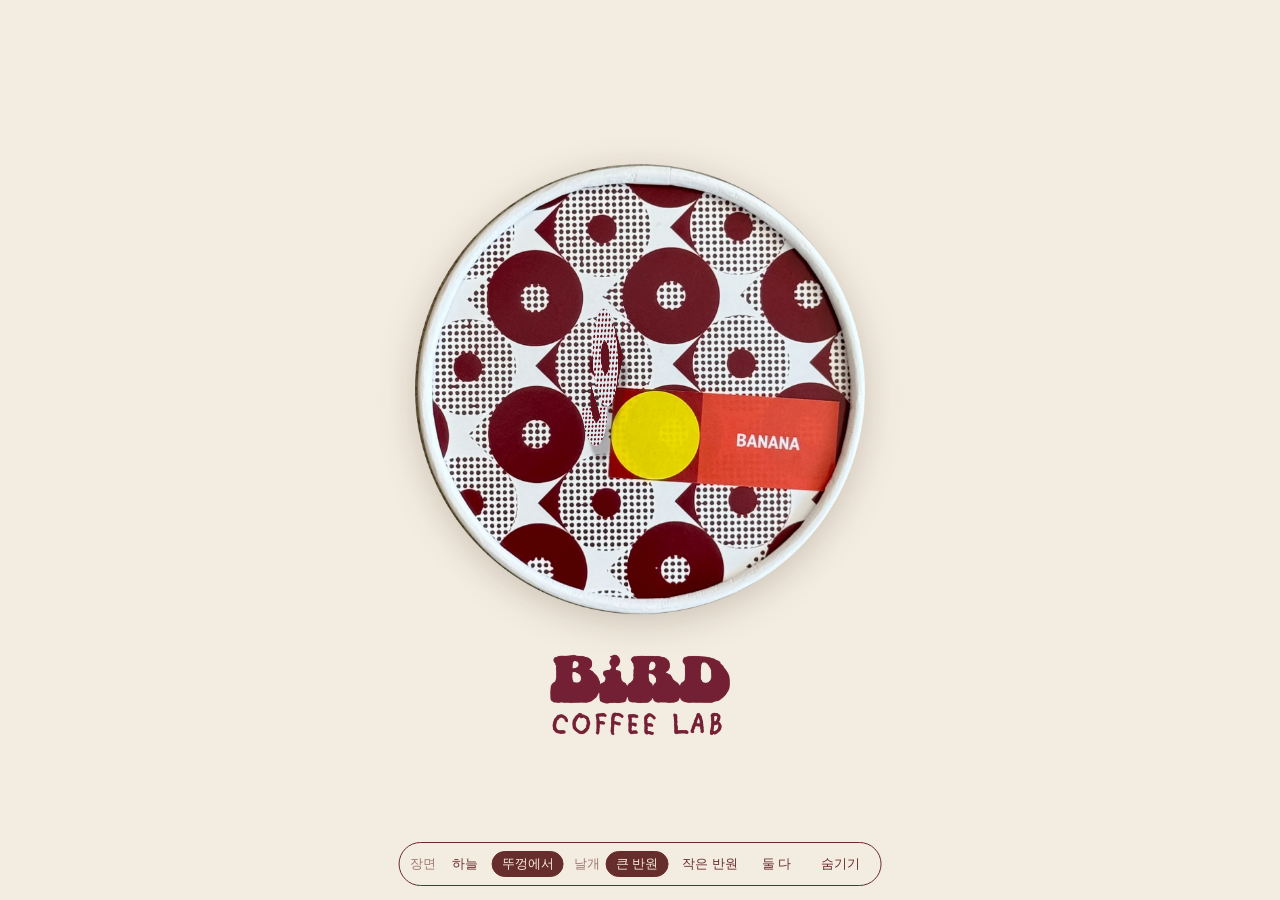
==== commit 690b9d8e: "birdcoffeelab-birds 새를 캔버스 비트맵으로 — 폰 버벅임 해소, 모바일 뚜껑 아래로 Co-Authored-By: Claude Opus 5.5 (1M context)" ====
--- a/birdcoffeelab-birds/index.html
+++ b/birdcoffeelab-birds/index.html
@@ -17,9 +17,7 @@
   #logoImg { position: absolute; left: 0; top: 0; display: none; pointer-events: none; z-index: 1; }
   body.bg-lid #lidImg, body.scene-lid #lidImg, body.bg-lid #logoImg, body.scene-lid #logoImg { display: block; }
   body.scene-lid #ui .sky-only { display: none; }
-  body.scene-lid .bird.sky { display: none; }
-  .bird.lift { transform-origin: var(--ox) var(--oy); }
-  .bird { position: absolute; left: 0; top: 0; overflow: visible; will-change: transform; pointer-events: none; }
+  #cv { position: absolute; left: 0; top: 0; z-index: 2; pointer-events: none; }
   #ui { position: fixed; left: 50%; bottom: max(14px, env(safe-area-inset-bottom)); transform: translateX(-50%);
         display: flex; flex-wrap: wrap; justify-content: center; gap: 6px 10px; padding: 8px 10px;
         width: max-content; max-width: calc(100vw - 24px);
@@ -35,6 +33,7 @@
             width: 36px; height: 36px; border-radius: 50%; border: 1.5px solid var(--ink); background: rgba(243, 236, 224, .7);
             color: var(--ink); font: inherit; font-size: 16px; line-height: 1; opacity: .45; cursor: pointer; }
   body.hide-ui #showUi { display: block; }
+  body.no-ui #ui, body.no-ui #showUi { display: none !important; }
   @media (max-width: 620px) { #ui { left: 12px; right: 12px; width: auto; max-width: none; transform: none; border-radius: 18px; } }
 </style>
 </head>
@@ -46,7 +45,7 @@
 <mask id="b2l_mask0" style="mask-type:alpha" maskUnits="userSpaceOnUse" x="77" y="113" width="90" height="45"><path d="M167 113C167 137.853 146.853 158 122 158C97.1472 158 77 137.853 77 113H167Z" fill="#63111D" /></mask><mask id="b2l_mask1" style="mask-type:alpha" maskUnits="userSpaceOnUse" x="33" y="23" width="90" height="90"><path d="M78 23C102.853 23 123 43.1472 123 68C123 92.8528 102.853 113 78 113C53.1472 113 33 92.8528 33 68C33 43.1472 53.1472 23 78 23ZM78 53C69.7157 53 63 59.7157 63 68C63 76.2843 69.7157 83 78 83C86.2843 83 93 76.2843 93 68C93 59.7157 86.2843 53 78 53Z" fill="#63111D" /></mask><g id="b2l-body"><path d="M167 113C167 137.853 146.853 158 122 158C97.1472 158 77 137.853 77 113H167Z" fill="#E2E9ED" /><g mask="url(#b2l_mask0)"><path d="M76.5 174C77.3284 174 78 174.672 78 175.5C78 176.328 77.3284 177 76.5 177C75.6716 177 75 176.328 75 175.5C75 174.672 75.6716 174 76.5 174Z" fill="#63111D" /><path d="M81.5 174C82.3284 174 83 174.672 83 175.5C83 176.328 82.3284 177 81.5 177C80.6716 177 80 176.328 80 175.5C80 174.672 80.6716 174 81.5 174Z" fill="#63111D" /><path d="M86.5 174C87.3284 174 88 174.672 88 175.5C88 176.328 87.3284 177 86.5 177C85.6716 177 85 176.328 85 175.5C85 174.672 85.6716 174 86.5 174Z" fill="#63111D" /><path d="M91.5 174C92.3284 174 93 174.672 93 175.5C93 176.328 92.3284 177 91.5 177C90.6716 177 90 176.328 90 175.5C90 174.672 90.6716 174 91.5 174Z" fill="#63111D" /><path d="M96.5 174C97.3284 174 98 174.672 98 175.5C98 176.328 97.3284 177 96.5 177C95.6716 177 95 176.328 95 175.5C95 174.672 95.6716 174 96.5 174Z" fill="#63111D" /><path d="M101.5 174C102.328 174 103 174.672 103 175.5C103 176.328 102.328 177 101.5 177C100.672 177 100 176.328 100 175.5C100 174.672 100.672 174 101.5 174Z" fill="#63111D" /><path d="M106.5 174C107.328 174 108 174.672 108 175.5C108 176.328 107.328 177 106.5 177C105.672 177 105 176.328 105 175.5C105 174.672 105.672 174 106.5 174Z" fill="#63111D" /><path d="M111.5 174C112.328 174 113 174.672 113 175.5C113 176.328 112.328 177 111.5 177C110.672 177 110 176.328 110 175.5C110 174.672 110.672 174 111.5 174Z" fill="#63111D" /><path d="M116.5 174C117.328 174 118 174.672 118 175.5C118 176.328 117.328 177 116.5 177C115.672 177 115 176.328 115 175.5C115 174.672 115.672 174 116.5 174Z" fill="#63111D" /><path d="M121.5 174C122.328 174 123 174.672 123 175.5C123 176.328 122.328 177 121.5 177C120.672 177 120 176.328 120 175.5C120 174.672 120.672 174 121.5 174Z" fill="#63111D" /><path d="M126.5 174C127.328 174 128 174.672 128 175.5C128 176.328 127.328 177 126.5 177C125.672 177 125 176.328 125 175.5C125 174.672 125.672 174 126.5 174Z" fill="#63111D" /><path d="M131.5 174C132.328 174 133 174.672 133 175.5C133 176.328 132.328 177 131.5 177C130.672 177 130 176.328 130 175.5C130 174.672 130.672 174 131.5 174Z" fill="#63111D" /><path d="M136.5 174C137.328 174 138 174.672 138 175.5C138 176.328 137.328 177 136.5 177C135.672 177 135 176.328 135 175.5C135 174.672 135.672 174 136.5 174Z" fill="#63111D" /><path d="M141.5 174C142.328 174 143 174.672 143 175.5C143 176.328 142.328 177 141.5 177C140.672 177 140 176.328 140 175.5C140 174.672 140.672 174 141.5 174Z" fill="#63111D" /><path d="M146.5 174C147.328 174 148 174.672 148 175.5C148 176.328 147.328 177 146.5 177C145.672 177 145 176.328 145 175.5C145 174.672 145.672 174 146.5 174Z" fill="#63111D" /><path d="M151.5 174C152.328 174 153 174.672 153 175.5C153 176.328 152.328 177 151.5 177C150.672 177 150 176.328 150 175.5C150 174.672 150.672 174 151.5 174Z" fill="#63111D" /><path d="M156.5 174C157.328 174 158 174.672 158 175.5C158 176.328 157.328 177 156.5 177C155.672 177 155 176.328 155 175.5C155 174.672 155.672 174 156.5 174Z" fill="#63111D" /><path d="M161.5 174C162.328 174 163 174.672 163 175.5C163 176.328 162.328 177 161.5 177C160.672 177 160 176.328 160 175.5C160 174.672 160.672 174 161.5 174Z" fill="#63111D" /><path d="M166.5 174C167.328 174 168 174.672 168 175.5C168 176.328 167.328 177 166.5 177C165.672 177 165 176.328 165 175.5C165 174.672 165.672 174 166.5 174Z" fill="#63111D" /><path d="M76.5 169C77.3284 169 78 169.672 78 170.5C78 171.328 77.3284 172 76.5 172C75.6716 172 75 171.328 75 170.5C75 169.672 75.6716 169 76.5 169Z" fill="#63111D" /><path d="M81.5 169C82.3284 169 83 169.672 83 170.5C83 171.328 82.3284 172 81.5 172C80.6716 172 80 171.328 80 170.5C80 169.672 80.6716 169 81.5 169Z" fill="#63111D" /><path d="M86.5 169C87.3284 169 88 169.672 88 170.5C88 171.328 87.3284 172 86.5 172C85.6716 172 85 171.328 85 170.5C85 169.672 85.6716 169 86.5 169Z" fill="#63111D" /><path d="M91.5 169C92.3284 169 93 169.672 93 170.5C93 171.328 92.3284 172 91.5 172C90.6716 172 90 171.328 90 170.5C90 169.672 90.6716 169 91.5 169Z" fill="#63111D" /><path d="M96.5 169C97.3284 169 98 169.672 98 170.5C98 171.328 97.3284 172 96.5 172C95.6716 172 95 171.328 95 170.5C95 169.672 95.6716 169 96.5 169Z" fill="#63111D" /><path d="M101.5 169C102.328 169 103 169.672 103 170.5C103 171.328 102.328 172 101.5 172C100.672 172 100 171.328 100 170.5C100 169.672 100.672 169 101.5 169Z" fill="#63111D" /><path d="M106.5 169C107.328 169 108 169.672 108 170.5C108 171.328 107.328 172 106.5 172C105.672 172 105 171.328 105 170.5C105 169.672 105.672 169 106.5 169Z" fill="#63111D" /><path d="M111.5 169C112.328 169 113 169.672 113 170.5C113 171.328 112.328 172 111.5 172C110.672 172 110 171.328 110 170.5C110 169.672 110.672 169 111.5 169Z" fill="#63111D" /><path d="M116.5 169C117.328 169 118 169.672 118 170.5C118 171.328 117.328 172 116.5 172C115.672 172 115 171.328 115 170.5C115 169.672 115.672 169 116.5 169Z" fill="#63111D" /><path d="M121.5 169C122.328 169 123 169.672 123 170.5C123 171.328 122.328 172 121.5 172C120.672 172 120 171.328 120 170.5C120 169.672 120.672 169 121.5 169Z" fill="#63111D" /><path d="M126.5 169C127.328 169 128 169.672 128 170.5C128 171.328 127.328 172 126.5 172C125.672 172 125 171.328 125 170.5C125 169.672 125.672 169 126.5 169Z" fill="#63111D" /><path d="M131.5 169C132.328 169 133 169.672 133 170.5C133 171.328 132.328 172 131.5 172C130.672 172 130 171.328 130 170.5C130 169.672 130.672 169 131.5 169Z" fill="#63111D" /><path d="M136.5 169C137.328 169 138 169.672 138 170.5C138 171.328 137.328 172 136.5 172C135.672 172 135 171.328 135 170.5C135 169.672 135.672 169 136.5 169Z" fill="#63111D" /><path d="M141.5 169C142.328 169 143 169.672 143 170.5C143 171.328 142.328 172 141.5 172C140.672 172 140 171.328 140 170.5C140 169.672 140.672 169 141.5 169Z" fill="#63111D" /><path d="M146.5 169C147.328 169 148 169.672 148 170.5C148 171.328 147.328 172 146.5 172C145.672 172 145 171.328 145 170.5C145 169.672 145.672 169 146.5 169Z" fill="#63111D" /><path d="M151.5 169C152.328 169 153 169.672 153 170.5C153 171.328 152.328 172 151.5 172C150.672 172 150 171.328 150 170.5C150 169.672 150.672 169 151.5 169Z" fill="#63111D" /><path d="M156.5 169C157.328 169 158 169.672 158 170.5C158 171.328 157.328 172 156.5 172C155.672 172 155 171.328 155 170.5C155 169.672 155.672 169 156.5 169Z" fill="#63111D" /><path d="M161.5 169C162.328 169 163 169.672 163 170.5C163 171.328 162.328 172 161.5 172C160.672 172 160 171.328 160 170.5C160 169.672 160.672 169 161.5 169Z" fill="#63111D" /><path d="M166.5 169C167.328 169 168 169.672 168 170.5C168 171.328 167.328 172 166.5 172C165.672 172 165 171.328 165 170.5C165 169.672 165.672 169 166.5 169Z" fill="#63111D" /><path d="M76.5 164C77.3284 164 78 164.672 78 165.5C78 166.328 77.3284 167 76.5 167C75.6716 167 75 166.328 75 165.5C75 164.672 75.6716 164 76.5 164Z" fill="#63111D" /><path d="M81.5 164C82.3284 164 83 164.672 83 165.5C83 166.328 82.3284 167 81.5 167C80.6716 167 80 166.328 80 165.5C80 164.672 80.6716 164 81.5 164Z" fill="#63111D" /><path d="M86.5 164C87.3284 164 88 164.672 88 165.5C88 166.328 87.3284 167 86.5 167C85.6716 167 85 166.328 85 165.5C85 164.672 85.6716 164 86.5 164Z" fill="#63111D" /><path d="M91.5 164C92.3284 164 93 164.672 93 165.5C93 166.328 92.3284 167 91.5 167C90.6716 167 90 166.328 90 165.5C90 164.672 90.6716 164 91.5 164Z" fill="#63111D" /><path d="M96.5 164C97.3284 164 98 164.672 98 165.5C98 166.328 97.3284 167 96.5 167C95.6716 167 95 166.328 95 165.5C95 164.672 95.6716 164 96.5 164Z" fill="#63111D" /><path d="M101.5 164C102.328 164 103 164.672 103 165.5C103 166.328 102.328 167 101.5 167C100.672 167 100 166.328 100 165.5C100 164.672 100.672 164 101.5 164Z" fill="#63111D" /><path d="M106.5 164C107.328 164 108 164.672 108 165.5C108 166.328 107.328 167 106.5 167C105.672 167 105 166.328 105 165.5C105 164.672 105.672 164 106.5 164Z" fill="#63111D" /><path d="M111.5 164C112.328 164 113 164.672 113 165.5C113 166.328 112.328 167 111.5 167C110.672 167 110 166.328 110 165.5C110 164.672 110.672 164 111.5 164Z" fill="#63111D" /><path d="M116.5 164C117.328 164 118 164.672 118 165.5C118 166.328 117.328 167 116.5 167C115.672 167 115 166.328 115 165.5C115 164.672 115.672 164 116.5 164Z" fill="#63111D" /><path d="M121.5 164C122.328 164 123 164.672 123 165.5C123 166.328 122.328 167 121.5 167C120.672 167 120 166.328 120 165.5C120 164.672 120.672 164 121.5 164Z" fill="#63111D" /><path d="M126.5 164C127.328 164 128 164.672 128 165.5C128 166.328 127.328 167 126.5 167C125.672 167 125 166.328 125 165.5C125 164.672 125.672 164 126.5 164Z" fill="#63111D" /><path d="M131.5 164C132.328 164 133 164.672 133 165.5C133 166.328 132.328 167 131.5 167C130.672 167 130 166.328 130 165.5C130 164.672 130.672 164 131.5 164Z" fill="#63111D" /><path d="M136.5 164C137.328 164 138 164.672 138 165.5C138 166.328 137.328 167 136.5 167C135.672 167 135 166.328 135 165.5C135 164.672 135.672 164 136.5 164Z" fill="#63111D" /><path d="M141.5 164C142.328 164 143 164.672 143 165.5C143 166.328 142.328 167 141.5 167C140.672 167 140 166.328 140 165.5C140 164.672 140.672 164 141.5 164Z" fill="#63111D" /><path d="M146.5 164C147.328 164 148 164.672 148 165.5C148 166.328 147.328 167 146.5 167C145.672 167 145 166.328 145 165.5C145 164.672 145.672 164 146.5 164Z" fill="#63111D" /><path d="M151.5 164C152.328 164 153 164.672 153 165.5C153 166.328 152.328 167 151.5 167C150.672 167 150 166.328 150 165.5C150 164.672 150.672 164 151.5 164Z" fill="#63111D" /><path d="M156.5 164C157.328 164 158 164.672 158 165.5C158 166.328 157.328 167 156.5 167C155.672 167 155 166.328 155 165.5C155 164.672 155.672 164 156.5 164Z" fill="#63111D" /><path d="M161.5 164C162.328 164 163 164.672 163 165.5C163 166.328 162.328 167 161.5 167C160.672 167 160 166.328 160 165.5C160 164.672 160.672 164 161.5 164Z" fill="#63111D" /><path d="M166.5 164C167.328 164 168 164.672 168 165.5C168 166.328 167.328 167 166.5 167C165.672 167 165 166.328 165 165.5C165 164.672 165.672 164 166.5 164Z" fill="#63111D" /><path d="M76.5 159C77.3284 159 78 159.672 78 160.5C78 161.328 77.3284 162 76.5 162C75.6716 162 75 161.328 75 160.5C75 159.672 75.6716 159 76.5 159Z" fill="#63111D" /><path d="M81.5 159C82.3284 159 83 159.672 83 160.5C83 161.328 82.3284 162 81.5 162C80.6716 162 80 161.328 80 160.5C80 159.672 80.6716 159 81.5 159Z" fill="#63111D" /><path d="M86.5 159C87.3284 159 88 159.672 88 160.5C88 161.328 87.3284 162 86.5 162C85.6716 162 85 161.328 85 160.5C85 159.672 85.6716 159 86.5 159Z" fill="#63111D" /><path d="M91.5 159C92.3284 159 93 159.672 93 160.5C93 161.328 92.3284 162 91.5 162C90.6716 162 90 161.328 90 160.5C90 159.672 90.6716 159 91.5 159Z" fill="#63111D" /><path d="M96.5 159C97.3284 159 98 159.672 98 160.5C98 161.328 97.3284 162 96.5 162C95.6716 162 95 161.328 95 160.5C95 159.672 95.6716 159 96.5 159Z" fill="#63111D" /><path d="M101.5 159C102.328 159 103 159.672 103 160.5C103 161.328 102.328 162 101.5 162C100.672 162 100 161.328 100 160.5C100 159.672 100.672 159 101.5 159Z" fill="#63111D" /><path d="M106.5 159C107.328 159 108 159.672 108 160.5C108 161.328 107.328 162 106.5 162C105.672 162 105 161.328 105 160.5C105 159.672 105.672 159 106.5 159Z" fill="#63111D" /><path d="M111.5 159C112.328 159 113 159.672 113 160.5C113 161.328 112.328 162 111.5 162C110.672 162 110 161.328 110 160.5C110 159.672 110.672 159 111.5 159Z" fill="#63111D" /><path d="M116.5 159C117.328 159 118 159.672 118 160.5C118 161.328 117.328 162 116.5 162C115.672 162 115 161.328 115 160.5C115 159.672 115.672 159 116.5 159Z" fill="#63111D" /><path d="M121.5 159C122.328 159 123 159.672 123 160.5C123 161.328 122.328 162 121.5 162C120.672 162 120 161.328 120 160.5C120 159.672 120.672 159 121.5 159Z" fill="#63111D" /><path d="M126.5 159C127.328 159 128 159.672 128 160.5C128 161.328 127.328 162 126.5 162C125.672 162 125 161.328 125 160.5C125 159.672 125.672 159 126.5 159Z" fill="#63111D" /><path d="M131.5 159C132.328 159 133 159.672 133 160.5C133 161.328 132.328 162 131.5 162C130.672 162 130 161.328 130 160.5C130 159.672 130.672 159 131.5 159Z" fill="#63111D" /><path d="M136.5 159C137.328 159 138 159.672 138 160.5C138 161.328 137.328 162 136.5 162C135.672 162 135 161.328 135 160.5C135 159.672 135.672 159 136.5 159Z" fill="#63111D" /><path d="M141.5 159C142.328 159 143 159.672 143 160.5C143 161.328 142.328 162 141.5 162C140.672 162 140 161.328 140 160.5C140 159.672 140.672 159 141.5 159Z" fill="#63111D" /><path d="M146.5 159C147.328 159 148 159.672 148 160.5C148 161.328 147.328 162 146.5 162C145.672 162 145 161.328 145 160.5C145 159.672 145.672 159 146.5 159Z" fill="#63111D" /><path d="M151.5 159C152.328 159 153 159.672 153 160.5C153 161.328 152.328 162 151.5 162C150.672 162 150 161.328 150 160.5C150 159.672 150.672 159 151.5 159Z" fill="#63111D" /><path d="M156.5 159C157.328 159 158 159.672 158 160.5C158 161.328 157.328 162 156.5 162C155.672 162 155 161.328 155 160.5C155 159.672 155.672 159 156.5 159Z" fill="#63111D" /><path d="M161.5 159C162.328 159 163 159.672 163 160.5C163 161.328 162.328 162 161.5 162C160.672 162 160 161.328 160 160.5C160 159.672 160.672 159 161.5 159Z" fill="#63111D" /><path d="M166.5 159C167.328 159 168 159.672 168 160.5C168 161.328 167.328 162 166.5 162C165.672 162 165 161.328 165 160.5C165 159.672 165.672 159 166.5 159Z" fill="#63111D" /><path d="M76.5 154C77.3284 154 78 154.672 78 155.5C78 156.328 77.3284 157 76.5 157C75.6716 157 75 156.328 75 155.5C75 154.672 75.6716 154 76.5 154Z" fill="#63111D" /><path d="M81.5 154C82.3284 154 83 154.672 83 155.5C83 156.328 82.3284 157 81.5 157C80.6716 157 80 156.328 80 155.5C80 154.672 80.6716 154 81.5 154Z" fill="#63111D" /><path d="M86.5 154C87.3284 154 88 154.672 88 155.5C88 156.328 87.3284 157 86.5 157C85.6716 157 85 156.328 85 155.5C85 154.672 85.6716 154 86.5 154Z" fill="#63111D" /><path d="M91.5 154C92.3284 154 93 154.672 93 155.5C93 156.328 92.3284 157 91.5 157C90.6716 157 90 156.328 90 155.5C90 154.672 90.6716 154 91.5 154Z" fill="#63111D" /><path d="M96.5 154C97.3284 154 98 154.672 98 155.5C98 156.328 97.3284 157 96.5 157C95.6716 157 95 156.328 95 155.5C95 154.672 95.6716 154 96.5 154Z" fill="#63111D" /><path d="M101.5 154C102.328 154 103 154.672 103 155.5C103 156.328 102.328 157 101.5 157C100.672 157 100 156.328 100 155.5C100 154.672 100.672 154 101.5 154Z" fill="#63111D" /><path d="M106.5 154C107.328 154 108 154.672 108 155.5C108 156.328 107.328 157 106.5 157C105.672 157 105 156.328 105 155.5C105 154.672 105.672 154 106.5 154Z" fill="#63111D" /><path d="M111.5 154C112.328 154 113 154.672 113 155.5C113 156.328 112.328 157 111.5 157C110.672 157 110 156.328 110 155.5C110 154.672 110.672 154 111.5 154Z" fill="#63111D" /><path d="M116.5 154C117.328 154 118 154.672 118 155.5C118 156.328 117.328 157 116.5 157C115.672 157 115 156.328 115 155.5C115 154.672 115.672 154 116.5 154Z" fill="#63111D" /><path d="M121.5 154C122.328 154 123 154.672 123 155.5C123 156.328 122.328 157 121.5 157C120.672 157 120 156.328 120 155.5C120 154.672 120.672 154 121.5 154Z" fill="#63111D" /><path d="M126.5 154C127.328 154 128 154.672 128 155.5C128 156.328 127.328 157 126.5 157C125.672 157 125 156.328 125 155.5C125 154.672 125.672 154 126.5 154Z" fill="#63111D" /><path d="M131.5 154C132.328 154 133 154.672 133 155.5C133 156.328 132.328 157 131.5 157C130.672 157 130 156.328 130 155.5C130 154.672 130.672 154 131.5 154Z" fill="#63111D" /><path d="M136.5 154C137.328 154 138 154.672 138 155.5C138 156.328 137.328 157 136.5 157C135.672 157 135 156.328 135 155.5C135 154.672 135.672 154 136.5 154Z" fill="#63111D" /><path d="M141.5 154C142.328 154 143 154.672 143 155.5C143 156.328 142.328 157 141.5 157C140.672 157 140 156.328 140 155.5C140 154.672 140.672 154 141.5 154Z" fill="#63111D" /><path d="M146.5 154C147.328 154 148 154.672 148 155.5C148 156.328 147.328 157 146.5 157C145.672 157 145 156.328 145 155.5C145 154.672 145.672 154 146.5 154Z" fill="#63111D" /><path d="M151.5 154C152.328 154 153 154.672 153 155.5C153 156.328 152.328 157 151.5 157C150.672 157 150 156.328 150 155.5C150 154.672 150.672 154 151.5 154Z" fill="#63111D" /><path d="M156.5 154C157.328 154 158 154.672 158 155.5C158 156.328 157.328 157 156.5 157C155.672 157 155 156.328 155 155.5C155 154.672 155.672 154 156.5 154Z" fill="#63111D" /><path d="M161.5 154C162.328 154 163 154.672 163 155.5C163 156.328 162.328 157 161.5 157C160.672 157 160 156.328 160 155.5C160 154.672 160.672 154 161.5 154Z" fill="#63111D" /><path d="M166.5 154C167.328 154 168 154.672 168 155.5C168 156.328 167.328 157 166.5 157C165.672 157 165 156.328 165 155.5C165 154.672 165.672 154 166.5 154Z" fill="#63111D" /><path d="M76.5 149C77.3284 149 78 149.672 78 150.5C78 151.328 77.3284 152 76.5 152C75.6716 152 75 151.328 75 150.5C75 149.672 75.6716 149 76.5 149Z" fill="#63111D" /><path d="M81.5 149C82.3284 149 83 149.672 83 150.5C83 151.328 82.3284 152 81.5 152C80.6716 152 80 151.328 80 150.5C80 149.672 80.6716 149 81.5 149Z" fill="#63111D" /><path d="M86.5 149C87.3284 149 88 149.672 88 150.5C88 151.328 87.3284 152 86.5 152C85.6716 152 85 151.328 85 150.5C85 149.672 85.6716 149 86.5 149Z" fill="#63111D" /><path d="M91.5 149C92.3284 149 93 149.672 93 150.5C93 151.328 92.3284 152 91.5 152C90.6716 152 90 151.328 90 150.5C90 149.672 90.6716 149 91.5 149Z" fill="#63111D" /><path d="M96.5 149C97.3284 149 98 149.672 98 150.5C98 151.328 97.3284 152 96.5 152C95.6716 152 95 151.328 95 150.5C95 149.672 95.6716 149 96.5 149Z" fill="#63111D" /><path d="M101.5 149C102.328 149 103 149.672 103 150.5C103 151.328 102.328 152 101.5 152C100.672 152 100 151.328 100 150.5C100 149.672 100.672 149 101.5 149Z" fill="#63111D" /><path d="M106.5 149C107.328 149 108 149.672 108 150.5C108 151.328 107.328 152 106.5 152C105.672 152 105 151.328 105 150.5C105 149.672 105.672 149 106.5 149Z" fill="#63111D" /><path d="M111.5 149C112.328 149 113 149.672 113 150.5C113 151.328 112.328 152 111.5 152C110.672 152 110 151.328 110 150.5C110 149.672 110.672 149 111.5 149Z" fill="#63111D" /><path d="M116.5 149C117.328 149 118 149.672 118 150.5C118 151.328 117.328 152 116.5 152C115.672 152 115 151.328 115 150.5C115 149.672 115.672 149 116.5 149Z" fill="#63111D" /><path d="M121.5 149C122.328 149 123 149.672 123 150.5C123 151.328 122.328 152 121.5 152C120.672 152 120 151.328 120 150.5C120 149.672 120.672 149 121.5 149Z" fill="#63111D" /><path d="M126.5 149C127.328 149 128 149.672 128 150.5C128 151.328 127.328 152 126.5 152C125.672 152 125 151.328 125 150.5C125 149.672 125.672 149 126.5 149Z" fill="#63111D" /><path d="M131.5 149C132.328 149 133 149.672 133 150.5C133 151.328 132.328 152 131.5 152C130.672 152 130 151.328 130 150.5C130 149.672 130.672 149 131.5 149Z" fill="#63111D" /><path d="M136.5 149C137.328 149 138 149.672 138 150.5C138 151.328 137.328 152 136.5 152C135.672 152 135 151.328 135 150.5C135 149.672 135.672 149 136.5 149Z" fill="#63111D" /><path d="M141.5 149C142.328 149 143 149.672 143 150.5C143 151.328 142.328 152 141.5 152C140.672 152 140 151.328 140 150.5C140 149.672 140.672 149 141.5 149Z" fill="#63111D" /><path d="M146.5 149C147.328 149 148 149.672 148 150.5C148 151.328 147.328 152 146.5 152C145.672 152 145 151.328 145 150.5C145 149.672 145.672 149 146.5 149Z" fill="#63111D" /><path d="M151.5 149C152.328 149 153 149.672 153 150.5C153 151.328 152.328 152 151.5 152C150.672 152 150 151.328 150 150.5C150 149.672 150.672 149 151.5 149Z" fill="#63111D" /><path d="M156.5 149C157.328 149 158 149.672 158 150.5C158 151.328 157.328 152 156.5 152C155.672 152 155 151.328 155 150.5C155 149.672 155.672 149 156.5 149Z" fill="#63111D" /><path d="M161.5 149C162.328 149 163 149.672 163 150.5C163 151.328 162.328 152 161.5 152C160.672 152 160 151.328 160 150.5C160 149.672 160.672 149 161.5 149Z" fill="#63111D" /><path d="M166.5 149C167.328 149 168 149.672 168 150.5C168 151.328 167.328 152 166.5 152C165.672 152 165 151.328 165 150.5C165 149.672 165.672 149 166.5 149Z" fill="#63111D" /><path d="M76.5 144C77.3284 144 78 144.672 78 145.5C78 146.328 77.3284 147 76.5 147C75.6716 147 75 146.328 75 145.5C75 144.672 75.6716 144 76.5 144Z" fill="#63111D" /><path d="M81.5 144C82.3284 144 83 144.672 83 145.5C83 146.328 82.3284 147 81.5 147C80.6716 147 80 146.328 80 145.5C80 144.672 80.6716 144 81.5 144Z" fill="#63111D" /><path d="M86.5 144C87.3284 144 88 144.672 88 145.5C88 146.328 87.3284 147 86.5 147C85.6716 147 85 146.328 85 145.5C85 144.672 85.6716 144 86.5 144Z" fill="#63111D" /><path d="M91.5 144C92.3284 144 93 144.672 93 145.5C93 146.328 92.3284 147 91.5 147C90.6716 147 90 146.328 90 145.5C90 144.672 90.6716 144 91.5 144Z" fill="#63111D" /><path d="M96.5 144C97.3284 144 98 144.672 98 145.5C98 146.328 97.3284 147 96.5 147C95.6716 147 95 146.328 95 145.5C95 144.672 95.6716 144 96.5 144Z" fill="#63111D" /><path d="M101.5 144C102.328 144 103 144.672 103 145.5C103 146.328 102.328 147 101.5 147C100.672 147 100 146.328 100 145.5C100 144.672 100.672 144 101.5 144Z" fill="#63111D" /><path d="M106.5 144C107.328 144 108 144.672 108 145.5C108 146.328 107.328 147 106.5 147C105.672 147 105 146.328 105 145.5C105 144.672 105.672 144 106.5 144Z" fill="#63111D" /><path d="M111.5 144C112.328 144 113 144.672 113 145.5C113 146.328 112.328 147 111.5 147C110.672 147 110 146.328 110 145.5C110 144.672 110.672 144 111.5 144Z" fill="#63111D" /><path d="M116.5 144C117.328 144 118 144.672 118 145.5C118 146.328 117.328 147 116.5 147C115.672 147 115 146.328 115 145.5C115 144.672 115.672 144 116.5 144Z" fill="#63111D" /><path d="M121.5 144C122.328 144 123 144.672 123 145.5C123 146.328 122.328 147 121.5 147C120.672 147 120 146.328 120 145.5C120 144.672 120.672 144 121.5 144Z" fill="#63111D" /><path d="M126.5 144C127.328 144 128 144.672 128 145.5C128 146.328 127.328 147 126.5 147C125.672 147 125 146.328 125 145.5C125 144.672 125.672 144 126.5 144Z" fill="#63111D" /><path d="M131.5 144C132.328 144 133 144.672 133 145.5C133 146.328 132.328 147 131.5 147C130.672 147 130 146.328 130 145.5C130 144.672 130.672 144 131.5 144Z" fill="#63111D" /><path d="M136.5 144C137.328 144 138 144.672 138 145.5C138 146.328 137.328 147 136.5 147C135.672 147 135 146.328 135 145.5C135 144.672 135.672 144 136.5 144Z" fill="#63111D" /><path d="M141.5 144C142.328 144 143 144.672 143 145.5C143 146.328 142.328 147 141.5 147C140.672 147 140 146.328 140 145.5C140 144.672 140.672 144 141.5 144Z" fill="#63111D" /><path d="M146.5 144C147.328 144 148 144.672 148 145.5C148 146.328 147.328 147 146.5 147C145.672 147 145 146.328 145 145.5C145 144.672 145.672 144 146.5 144Z" fill="#63111D" /><path d="M151.5 144C152.328 144 153 144.672 153 145.5C153 146.328 152.328 147 151.5 147C150.672 147 150 146.328 150 145.5C150 144.672 150.672 144 151.5 144Z" fill="#63111D" /><path d="M156.5 144C157.328 144 158 144.672 158 145.5C158 146.328 157.328 147 156.5 147C155.672 147 155 146.328 155 145.5C155 144.672 155.672 144 156.5 144Z" fill="#63111D" /><path d="M161.5 144C162.328 144 163 144.672 163 145.5C163 146.328 162.328 147 161.5 147C160.672 147 160 146.328 160 145.5C160 144.672 160.672 144 161.5 144Z" fill="#63111D" /><path d="M166.5 144C167.328 144 168 144.672 168 145.5C168 146.328 167.328 147 166.5 147C165.672 147 165 146.328 165 145.5C165 144.672 165.672 144 166.5 144Z" fill="#63111D" /><path d="M76.5 139C77.3284 139 78 139.672 78 140.5C78 141.328 77.3284 142 76.5 142C75.6716 142 75 141.328 75 140.5C75 139.672 75.6716 139 76.5 139Z" fill="#63111D" /><path d="M81.5 139C82.3284 139 83 139.672 83 140.5C83 141.328 82.3284 142 81.5 142C80.6716 142 80 141.328 80 140.5C80 139.672 80.6716 139 81.5 139Z" fill="#63111D" /><path d="M86.5 139C87.3284 139 88 139.672 88 140.5C88 141.328 87.3284 142 86.5 142C85.6716 142 85 141.328 85 140.5C85 139.672 85.6716 139 86.5 139Z" fill="#63111D" /><path d="M91.5 139C92.3284 139 93 139.672 93 140.5C93 141.328 92.3284 142 91.5 142C90.6716 142 90 141.328 90 140.5C90 139.672 90.6716 139 91.5 139Z" fill="#63111D" /><path d="M96.5 139C97.3284 139 98 139.672 98 140.5C98 141.328 97.3284 142 96.5 142C95.6716 142 95 141.328 95 140.5C95 139.672 95.6716 139 96.5 139Z" fill="#63111D" /><path d="M101.5 139C102.328 139 103 139.672 103 140.5C103 141.328 102.328 142 101.5 142C100.672 142 100 141.328 100 140.5C100 139.672 100.672 139 101.5 139Z" fill="#63111D" /><path d="M106.5 139C107.328 139 108 139.672 108 140.5C108 141.328 107.328 142 106.5 142C105.672 142 105 141.328 105 140.5C105 139.672 105.672 139 106.5 139Z" fill="#63111D" /><path d="M111.5 139C112.328 139 113 139.672 113 140.5C113 141.328 112.328 142 111.5 142C110.672 142 110 141.328 110 140.5C110 139.672 110.672 139 111.5 139Z" fill="#63111D" /><path d="M116.5 139C117.328 139 118 139.672 118 140.5C118 141.328 117.328 142 116.5 142C115.672 142 115 141.328 115 140.5C115 139.672 115.672 139 116.5 139Z" fill="#63111D" /><path d="M121.5 139C122.328 139 123 139.672 123 140.5C123 141.328 122.328 142 121.5 142C120.672 142 120 141.328 120 140.5C120 139.672 120.672 139 121.5 139Z" fill="#63111D" /><path d="M126.5 139C127.328 139 128 139.672 128 140.5C128 141.328 127.328 142 126.5 142C125.672 142 125 141.328 125 140.5C125 139.672 125.672 139 126.5 139Z" fill="#63111D" /><path d="M131.5 139C132.328 139 133 139.672 133 140.5C133 141.328 132.328 142 131.5 142C130.672 142 130 141.328 130 140.5C130 139.672 130.672 139 131.5 139Z" fill="#63111D" /><path d="M136.5 139C137.328 139 138 139.672 138 140.5C138 141.328 137.328 142 136.5 142C135.672 142 135 141.328 135 140.5C135 139.672 135.672 139 136.5 139Z" fill="#63111D" /><path d="M141.5 139C142.328 139 143 139.672 143 140.5C143 141.328 142.328 142 141.5 142C140.672 142 140 141.328 140 140.5C140 139.672 140.672 139 141.5 139Z" fill="#63111D" /><path d="M146.5 139C147.328 139 148 139.672 148 140.5C148 141.328 147.328 142 146.5 142C145.672 142 145 141.328 145 140.5C145 139.672 145.672 139 146.5 139Z" fill="#63111D" /><path d="M151.5 139C152.328 139 153 139.672 153 140.5C153 141.328 152.328 142 151.5 142C150.672 142 150 141.328 150 140.5C150 139.672 150.672 139 151.5 139Z" fill="#63111D" /><path d="M156.5 139C157.328 139 158 139.672 158 140.5C158 141.328 157.328 142 156.5 142C155.672 142 155 141.328 155 140.5C155 139.672 155.672 139 156.5 139Z" fill="#63111D" /><path d="M161.5 139C162.328 139 163 139.672 163 140.5C163 141.328 162.328 142 161.5 142C160.672 142 160 141.328 160 140.5C160 139.672 160.672 139 161.5 139Z" fill="#63111D" /><path d="M166.5 139C167.328 139 168 139.672 168 140.5C168 141.328 167.328 142 166.5 142C165.672 142 165 141.328 165 140.5C165 139.672 165.672 139 166.5 139Z" fill="#63111D" /><path d="M76.5 134C77.3284 134 78 134.672 78 135.5C78 136.328 77.3284 137 76.5 137C75.6716 137 75 136.328 75 135.5C75 134.672 75.6716 134 76.5 134Z" fill="#63111D" /><path d="M81.5 134C82.3284 134 83 134.672 83 135.5C83 136.328 82.3284 137 81.5 137C80.6716 137 80 136.328 80 135.5C80 134.672 80.6716 134 81.5 134Z" fill="#63111D" /><path d="M86.5 134C87.3284 134 88 134.672 88 135.5C88 136.328 87.3284 137 86.5 137C85.6716 137 85 136.328 85 135.5C85 134.672 85.6716 134 86.5 134Z" fill="#63111D" /><path d="M91.5 134C92.3284 134 93 134.672 93 135.5C93 136.328 92.3284 137 91.5 137C90.6716 137 90 136.328 90 135.5C90 134.672 90.6716 134 91.5 134Z" fill="#63111D" /><path d="M96.5 134C97.3284 134 98 134.672 98 135.5C98 136.328 97.3284 137 96.5 137C95.6716 137 95 136.328 95 135.5C95 134.672 95.6716 134 96.5 134Z" fill="#63111D" /><path d="M101.5 134C102.328 134 103 134.672 103 135.5C103 136.328 102.328 137 101.5 137C100.672 137 100 136.328 100 135.5C100 134.672 100.672 134 101.5 134Z" fill="#63111D" /><path d="M106.5 134C107.328 134 108 134.672 108 135.5C108 136.328 107.328 137 106.5 137C105.672 137 105 136.328 105 135.5C105 134.672 105.672 134 106.5 134Z" fill="#63111D" /><path d="M111.5 134C112.328 134 113 134.672 113 135.5C113 136.328 112.328 137 111.5 137C110.672 137 110 136.328 110 135.5C110 134.672 110.672 134 111.5 134Z" fill="#63111D" /><path d="M116.5 134C117.328 134 118 134.672 118 135.5C118 136.328 117.328 137 116.5 137C115.672 137 115 136.328 115 135.5C115 134.672 115.672 134 116.5 134Z" fill="#63111D" /><path d="M121.5 134C122.328 134 123 134.672 123 135.5C123 136.328 122.328 137 121.5 137C120.672 137 120 136.328 120 135.5C120 134.672 120.672 134 121.5 134Z" fill="#63111D" /><path d="M126.5 134C127.328 134 128 134.672 128 135.5C128 136.328 127.328 137 126.5 137C125.672 137 125 136.328 125 135.5C125 134.672 125.672 134 126.5 134Z" fill="#63111D" /><path d="M131.5 134C132.328 134 133 134.672 133 135.5C133 136.328 132.328 137 131.5 137C130.672 137 130 136.328 130 135.5C130 134.672 130.672 134 131.5 134Z" fill="#63111D" /><path d="M136.5 134C137.328 134 138 134.672 138 135.5C138 136.328 137.328 137 136.5 137C135.672 137 135 136.328 135 135.5C135 134.672 135.672 134 136.5 134Z" fill="#63111D" /><path d="M141.5 134C142.328 134 143 134.672 143 135.5C143 136.328 142.328 137 141.5 137C140.672 137 140 136.328 140 135.5C140 134.672 140.672 134 141.5 134Z" fill="#63111D" /><path d="M146.5 134C147.328 134 148 134.672 148 135.5C148 136.328 147.328 137 146.5 137C145.672 137 145 136.328 145 135.5C145 134.672 145.672 134 146.5 134Z" fill="#63111D" /><path d="M151.5 134C152.328 134 153 134.672 153 135.5C153 136.328 152.328 137 151.5 137C150.672 137 150 136.328 150 135.5C150 134.672 150.672 134 151.5 134Z" fill="#63111D" /><path d="M156.5 134C157.328 134 158 134.672 158 135.5C158 136.328 157.328 137 156.5 137C155.672 137 155 136.328 155 135.5C155 134.672 155.672 134 156.5 134Z" fill="#63111D" /><path d="M161.5 134C162.328 134 163 134.672 163 135.5C163 136.328 162.328 137 161.5 137C160.672 137 160 136.328 160 135.5C160 134.672 160.672 134 161.5 134Z" fill="#63111D" /><path d="M166.5 134C167.328 134 168 134.672 168 135.5C168 136.328 167.328 137 166.5 137C165.672 137 165 136.328 165 135.5C165 134.672 165.672 134 166.5 134Z" fill="#63111D" /><path d="M76.5 129C77.3284 129 78 129.672 78 130.5C78 131.328 77.3284 132 76.5 132C75.6716 132 75 131.328 75 130.5C75 129.672 75.6716 129 76.5 129Z" fill="#63111D" /><path d="M81.5 129C82.3284 129 83 129.672 83 130.5C83 131.328 82.3284 132 81.5 132C80.6716 132 80 131.328 80 130.5C80 129.672 80.6716 129 81.5 129Z" fill="#63111D" /><path d="M86.5 129C87.3284 129 88 129.672 88 130.5C88 131.328 87.3284 132 86.5 132C85.6716 132 85 131.328 85 130.5C85 129.672 85.6716 129 86.5 129Z" fill="#63111D" /><path d="M91.5 129C92.3284 129 93 129.672 93 130.5C93 131.328 92.3284 132 91.5 132C90.6716 132 90 131.328 90 130.5C90 129.672 90.6716 129 91.5 129Z" fill="#63111D" /><path d="M96.5 129C97.3284 129 98 129.672 98 130.5C98 131.328 97.3284 132 96.5 132C95.6716 132 95 131.328 95 130.5C95 129.672 95.6716 129 96.5 129Z" fill="#63111D" /><path d="M101.5 129C102.328 129 103 129.672 103 130.5C103 131.328 102.328 132 101.5 132C100.672 132 100 131.328 100 130.5C100 129.672 100.672 129 101.5 129Z" fill="#63111D" /><path d="M106.5 129C107.328 129 108 129.672 108 130.5C108 131.328 107.328 132 106.5 132C105.672 132 105 131.328 105 130.5C105 129.672 105.672 129 106.5 129Z" fill="#63111D" /><path d="M111.5 129C112.328 129 113 129.672 113 130.5C113 131.328 112.328 132 111.5 132C110.672 132 110 131.328 110 130.5C110 129.672 110.672 129 111.5 129Z" fill="#63111D" /><path d="M116.5 129C117.328 129 118 129.672 118 130.5C118 131.328 117.328 132 116.5 132C115.672 132 115 131.328 115 130.5C115 129.672 115.672 129 116.5 129Z" fill="#63111D" /><path d="M121.5 129C122.328 129 123 129.672 123 130.5C123 131.328 122.328 132 121.5 132C120.672 132 120 131.328 120 130.5C120 129.672 120.672 129 121.5 129Z" fill="#63111D" /><path d="M126.5 129C127.328 129 128 129.672 128 130.5C128 131.328 127.328 132 126.5 132C125.672 132 125 131.328 125 130.5C125 129.672 125.672 129 126.5 129Z" fill="#63111D" /><path d="M131.5 129C132.328 129 133 129.672 133 130.5C133 131.328 132.328 132 131.5 132C130.672 132 130 131.328 130 130.5C130 129.672 130.672 129 131.5 129Z" fill="#63111D" /><path d="M136.5 129C137.328 129 138 129.672 138 130.5C138 131.328 137.328 132 136.5 132C135.672 132 135 131.328 135 130.5C135 129.672 135.672 129 136.5 129Z" fill="#63111D" /><path d="M141.5 129C142.328 129 143 129.672 143 130.5C143 131.328 142.328 132 141.5 132C140.672 132 140 131.328 140 130.5C140 129.672 140.672 129 141.5 129Z" fill="#63111D" /><path d="M146.5 129C147.328 129 148 129.672 148 130.5C148 131.328 147.328 132 146.5 132C145.672 132 145 131.328 145 130.5C145 129.672 145.672 129 146.5 129Z" fill="#63111D" /><path d="M151.5 129C152.328 129 153 129.672 153 130.5C153 131.328 152.328 132 151.5 132C150.672 132 150 131.328 150 130.5C150 129.672 150.672 129 151.5 129Z" fill="#63111D" /><path d="M156.5 129C157.328 129 158 129.672 158 130.5C158 131.328 157.328 132 156.5 132C155.672 132 155 131.328 155 130.5C155 129.672 155.672 129 156.5 129Z" fill="#63111D" /><path d="M161.5 129C162.328 129 163 129.672 163 130.5C163 131.328 162.328 132 161.5 132C160.672 132 160 131.328 160 130.5C160 129.672 160.672 129 161.5 129Z" fill="#63111D" /><path d="M166.5 129C167.328 129 168 129.672 168 130.5C168 131.328 167.328 132 166.5 132C165.672 132 165 131.328 165 130.5C165 129.672 165.672 129 166.5 129Z" fill="#63111D" /><path d="M76.5 124C77.3284 124 78 124.672 78 125.5C78 126.328 77.3284 127 76.5 127C75.6716 127 75 126.328 75 125.5C75 124.672 75.6716 124 76.5 124Z" fill="#63111D" /><path d="M81.5 124C82.3284 124 83 124.672 83 125.5C83 126.328 82.3284 127 81.5 127C80.6716 127 80 126.328 80 125.5C80 124.672 80.6716 124 81.5 124Z" fill="#63111D" /><path d="M86.5 124C87.3284 124 88 124.672 88 125.5C88 126.328 87.3284 127 86.5 127C85.6716 127 85 126.328 85 125.5C85 124.672 85.6716 124 86.5 124Z" fill="#63111D" /><path d="M91.5 124C92.3284 124 93 124.672 93 125.5C93 126.328 92.3284 127 91.5 127C90.6716 127 90 126.328 90 125.5C90 124.672 90.6716 124 91.5 124Z" fill="#63111D" /><path d="M96.5 124C97.3284 124 98 124.672 98 125.5C98 126.328 97.3284 127 96.5 127C95.6716 127 95 126.328 95 125.5C95 124.672 95.6716 124 96.5 124Z" fill="#63111D" /><path d="M101.5 124C102.328 124 103 124.672 103 125.5C103 126.328 102.328 127 101.5 127C100.672 127 100 126.328 100 125.5C100 124.672 100.672 124 101.5 124Z" fill="#63111D" /><path d="M106.5 124C107.328 124 108 124.672 108 125.5C108 126.328 107.328 127 106.5 127C105.672 127 105 126.328 105 125.5C105 124.672 105.672 124 106.5 124Z" fill="#63111D" /><path d="M111.5 124C112.328 124 113 124.672 113 125.5C113 126.328 112.328 127 111.5 127C110.672 127 110 126.328 110 125.5C110 124.672 110.672 124 111.5 124Z" fill="#63111D" /><path d="M116.5 124C117.328 124 118 124.672 118 125.5C118 126.328 117.328 127 116.5 127C115.672 127 115 126.328 115 125.5C115 124.672 115.672 124 116.5 124Z" fill="#63111D" /><path d="M121.5 124C122.328 124 123 124.672 123 125.5C123 126.328 122.328 127 121.5 127C120.672 127 120 126.328 120 125.5C120 124.672 120.672 124 121.5 124Z" fill="#63111D" /><path d="M126.5 124C127.328 124 128 124.672 128 125.5C128 126.328 127.328 127 126.5 127C125.672 127 125 126.328 125 125.5C125 124.672 125.672 124 126.5 124Z" fill="#63111D" /><path d="M131.5 124C132.328 124 133 124.672 133 125.5C133 126.328 132.328 127 131.5 127C130.672 127 130 126.328 130 125.5C130 124.672 130.672 124 131.5 124Z" fill="#63111D" /><path d="M136.5 124C137.328 124 138 124.672 138 125.5C138 126.328 137.328 127 136.5 127C135.672 127 135 126.328 135 125.5C135 124.672 135.672 124 136.5 124Z" fill="#63111D" /><path d="M141.5 124C142.328 124 143 124.672 143 125.5C143 126.328 142.328 127 141.5 127C140.672 127 140 126.328 140 125.5C140 124.672 140.672 124 141.5 124Z" fill="#63111D" /><path d="M146.5 124C147.328 124 148 124.672 148 125.5C148 126.328 147.328 127 146.5 127C145.672 127 145 126.328 145 125.5C145 124.672 145.672 124 146.5 124Z" fill="#63111D" /><path d="M151.5 124C152.328 124 153 124.672 153 125.5C153 126.328 152.328 127 151.5 127C150.672 127 150 126.328 150 125.5C150 124.672 150.672 124 151.5 124Z" fill="#63111D" /><path d="M156.5 124C157.328 124 158 124.672 158 125.5C158 126.328 157.328 127 156.5 127C155.672 127 155 126.328 155 125.5C155 124.672 155.672 124 156.5 124Z" fill="#63111D" /><path d="M161.5 124C162.328 124 163 124.672 163 125.5C163 126.328 162.328 127 161.5 127C160.672 127 160 126.328 160 125.5C160 124.672 160.672 124 161.5 124Z" fill="#63111D" /><path d="M166.5 124C167.328 124 168 124.672 168 125.5C168 126.328 167.328 127 166.5 127C165.672 127 165 126.328 165 125.5C165 124.672 165.672 124 166.5 124Z" fill="#63111D" /><path d="M76.5 119C77.3284 119 78 119.672 78 120.5C78 121.328 77.3284 122 76.5 122C75.6716 122 75 121.328 75 120.5C75 119.672 75.6716 119 76.5 119Z" fill="#63111D" /><path d="M81.5 119C82.3284 119 83 119.672 83 120.5C83 121.328 82.3284 122 81.5 122C80.6716 122 80 121.328 80 120.5C80 119.672 80.6716 119 81.5 119Z" fill="#63111D" /><path d="M86.5 119C87.3284 119 88 119.672 88 120.5C88 121.328 87.3284 122 86.5 122C85.6716 122 85 121.328 85 120.5C85 119.672 85.6716 119 86.5 119Z" fill="#63111D" /><path d="M91.5 119C92.3284 119 93 119.672 93 120.5C93 121.328 92.3284 122 91.5 122C90.6716 122 90 121.328 90 120.5C90 119.672 90.6716 119 91.5 119Z" fill="#63111D" /><path d="M96.5 119C97.3284 119 98 119.672 98 120.5C98 121.328 97.3284 122 96.5 122C95.6716 122 95 121.328 95 120.5C95 119.672 95.6716 119 96.5 119Z" fill="#63111D" /><path d="M101.5 119C102.328 119 103 119.672 103 120.5C103 121.328 102.328 122 101.5 122C100.672 122 100 121.328 100 120.5C100 119.672 100.672 119 101.5 119Z" fill="#63111D" /><path d="M106.5 119C107.328 119 108 119.672 108 120.5C108 121.328 107.328 122 106.5 122C105.672 122 105 121.328 105 120.5C105 119.672 105.672 119 106.5 119Z" fill="#63111D" /><path d="M111.5 119C112.328 119 113 119.672 113 120.5C113 121.328 112.328 122 111.5 122C110.672 122 110 121.328 110 120.5C110 119.672 110.672 119 111.5 119Z" fill="#63111D" /><path d="M116.5 119C117.328 119 118 119.672 118 120.5C118 121.328 117.328 122 116.5 122C115.672 122 115 121.328 115 120.5C115 119.672 115.672 119 116.5 119Z" fill="#63111D" /><path d="M121.5 119C122.328 119 123 119.672 123 120.5C123 121.328 122.328 122 121.5 122C120.672 122 120 121.328 120 120.5C120 119.672 120.672 119 121.5 119Z" fill="#63111D" /><path d="M126.5 119C127.328 119 128 119.672 128 120.5C128 121.328 127.328 122 126.5 122C125.672 122 125 121.328 125 120.5C125 119.672 125.672 119 126.5 119Z" fill="#63111D" /><path d="M131.5 119C132.328 119 133 119.672 133 120.5C133 121.328 132.328 122 131.5 122C130.672 122 130 121.328 130 120.5C130 119.672 130.672 119 131.5 119Z" fill="#63111D" /><path d="M136.5 119C137.328 119 138 119.672 138 120.5C138 121.328 137.328 122 136.5 122C135.672 122 135 121.328 135 120.5C135 119.672 135.672 119 136.5 119Z" fill="#63111D" /><path d="M141.5 119C142.328 119 143 119.672 143 120.5C143 121.328 142.328 122 141.5 122C140.672 122 140 121.328 140 120.5C140 119.672 140.672 119 141.5 119Z" fill="#63111D" /><path d="M146.5 119C147.328 119 148 119.672 148 120.5C148 121.328 147.328 122 146.5 122C145.672 122 145 121.328 145 120.5C145 119.672 145.672 119 146.5 119Z" fill="#63111D" /><path d="M151.5 119C152.328 119 153 119.672 153 120.5C153 121.328 152.328 122 151.5 122C150.672 122 150 121.328 150 120.5C150 119.672 150.672 119 151.5 119Z" fill="#63111D" /><path d="M156.5 119C157.328 119 158 119.672 158 120.5C158 121.328 157.328 122 156.5 122C155.672 122 155 121.328 155 120.5C155 119.672 155.672 119 156.5 119Z" fill="#63111D" /><path d="M161.5 119C162.328 119 163 119.672 163 120.5C163 121.328 162.328 122 161.5 122C160.672 122 160 121.328 160 120.5C160 119.672 160.672 119 161.5 119Z" fill="#63111D" /><path d="M166.5 119C167.328 119 168 119.672 168 120.5C168 121.328 167.328 122 166.5 122C165.672 122 165 121.328 165 120.5C165 119.672 165.672 119 166.5 119Z" fill="#63111D" /><path d="M76.5 114C77.3284 114 78 114.672 78 115.5C78 116.328 77.3284 117 76.5 117C75.6716 117 75 116.328 75 115.5C75 114.672 75.6716 114 76.5 114Z" fill="#63111D" /><path d="M81.5 114C82.3284 114 83 114.672 83 115.5C83 116.328 82.3284 117 81.5 117C80.6716 117 80 116.328 80 115.5C80 114.672 80.6716 114 81.5 114Z" fill="#63111D" /><path d="M86.5 114C87.3284 114 88 114.672 88 115.5C88 116.328 87.3284 117 86.5 117C85.6716 117 85 116.328 85 115.5C85 114.672 85.6716 114 86.5 114Z" fill="#63111D" /><path d="M91.5 114C92.3284 114 93 114.672 93 115.5C93 116.328 92.3284 117 91.5 117C90.6716 117 90 116.328 90 115.5C90 114.672 90.6716 114 91.5 114Z" fill="#63111D" /><path d="M96.5 114C97.3284 114 98 114.672 98 115.5C98 116.328 97.3284 117 96.5 117C95.6716 117 95 116.328 95 115.5C95 114.672 95.6716 114 96.5 114Z" fill="#63111D" /><path d="M101.5 114C102.328 114 103 114.672 103 115.5C103 116.328 102.328 117 101.5 117C100.672 117 100 116.328 100 115.5C100 114.672 100.672 114 101.5 114Z" fill="#63111D" /><path d="M106.5 114C107.328 114 108 114.672 108 115.5C108 116.328 107.328 117 106.5 117C105.672 117 105 116.328 105 115.5C105 114.672 105.672 114 106.5 114Z" fill="#63111D" /><path d="M111.5 114C112.328 114 113 114.672 113 115.5C113 116.328 112.328 117 111.5 117C110.672 117 110 116.328 110 115.5C110 114.672 110.672 114 111.5 114Z" fill="#63111D" /><path d="M116.5 114C117.328 114 118 114.672 118 115.5C118 116.328 117.328 117 116.5 117C115.672 117 115 116.328 115 115.5C115 114.672 115.672 114 116.5 114Z" fill="#63111D" /><path d="M121.5 114C122.328 114 123 114.672 123 115.5C123 116.328 122.328 117 121.5 117C120.672 117 120 116.328 120 115.5C120 114.672 120.672 114 121.5 114Z" fill="#63111D" /><path d="M126.5 114C127.328 114 128 114.672 128 115.5C128 116.328 127.328 117 126.5 117C125.672 117 125 116.328 125 115.5C125 114.672 125.672 114 126.5 114Z" fill="#63111D" /><path d="M131.5 114C132.328 114 133 114.672 133 115.5C133 116.328 132.328 117 131.5 117C130.672 117 130 116.328 130 115.5C130 114.672 130.672 114 131.5 114Z" fill="#63111D" /><path d="M136.5 114C137.328 114 138 114.672 138 115.5C138 116.328 137.328 117 136.5 117C135.672 117 135 116.328 135 115.5C135 114.672 135.672 114 136.5 114Z" fill="#63111D" /><path d="M141.5 114C142.328 114 143 114.672 143 115.5C143 116.328 142.328 117 141.5 117C140.672 117 140 116.328 140 115.5C140 114.672 140.672 114 141.5 114Z" fill="#63111D" /><path d="M146.5 114C147.328 114 148 114.672 148 115.5C148 116.328 147.328 117 146.5 117C145.672 117 145 116.328 145 115.5C145 114.672 145.672 114 146.5 114Z" fill="#63111D" /><path d="M151.5 114C152.328 114 153 114.672 153 115.5C153 116.328 152.328 117 151.5 117C150.672 117 150 116.328 150 115.5C150 114.672 150.672 114 151.5 114Z" fill="#63111D" /><path d="M156.5 114C157.328 114 158 114.672 158 115.5C158 116.328 157.328 117 156.5 117C155.672 117 155 116.328 155 115.5C155 114.672 155.672 114 156.5 114Z" fill="#63111D" /><path d="M161.5 114C162.328 114 163 114.672 163 115.5C163 116.328 162.328 117 161.5 117C160.672 117 160 116.328 160 115.5C160 114.672 160.672 114 161.5 114Z" fill="#63111D" /><path d="M166.5 114C167.328 114 168 114.672 168 115.5C168 116.328 167.328 117 166.5 117C165.672 117 165 116.328 165 115.5C165 114.672 165.672 114 166.5 114Z" fill="#63111D" /><path d="M76.5 109C77.3284 109 78 109.672 78 110.5C78 111.328 77.3284 112 76.5 112C75.6716 112 75 111.328 75 110.5C75 109.672 75.6716 109 76.5 109Z" fill="#63111D" /><path d="M81.5 109C82.3284 109 83 109.672 83 110.5C83 111.328 82.3284 112 81.5 112C80.6716 112 80 111.328 80 110.5C80 109.672 80.6716 109 81.5 109Z" fill="#63111D" /><path d="M86.5 109C87.3284 109 88 109.672 88 110.5C88 111.328 87.3284 112 86.5 112C85.6716 112 85 111.328 85 110.5C85 109.672 85.6716 109 86.5 109Z" fill="#63111D" /><path d="M91.5 109C92.3284 109 93 109.672 93 110.5C93 111.328 92.3284 112 91.5 112C90.6716 112 90 111.328 90 110.5C90 109.672 90.6716 109 91.5 109Z" fill="#63111D" /><path d="M96.5 109C97.3284 109 98 109.672 98 110.5C98 111.328 97.3284 112 96.5 112C95.6716 112 95 111.328 95 110.5C95 109.672 95.6716 109 96.5 109Z" fill="#63111D" /><path d="M101.5 109C102.328 109 103 109.672 103 110.5C103 111.328 102.328 112 101.5 112C100.672 112 100 111.328 100 110.5C100 109.672 100.672 109 101.5 109Z" fill="#63111D" /><path d="M106.5 109C107.328 109 108 109.672 108 110.5C108 111.328 107.328 112 106.5 112C105.672 112 105 111.328 105 110.5C105 109.672 105.672 109 106.5 109Z" fill="#63111D" /><path d="M111.5 109C112.328 109 113 109.672 113 110.5C113 111.328 112.328 112 111.5 112C110.672 112 110 111.328 110 110.5C110 109.672 110.672 109 111.5 109Z" fill="#63111D" /><path d="M116.5 109C117.328 109 118 109.672 118 110.5C118 111.328 117.328 112 116.5 112C115.672 112 115 111.328 115 110.5C115 109.672 115.672 109 116.5 109Z" fill="#63111D" /><path d="M121.5 109C122.328 109 123 109.672 123 110.5C123 111.328 122.328 112 121.5 112C120.672 112 120 111.328 120 110.5C120 109.672 120.672 109 121.5 109Z" fill="#63111D" /><path d="M126.5 109C127.328 109 128 109.672 128 110.5C128 111.328 127.328 112 126.5 112C125.672 112 125 111.328 125 110.5C125 109.672 125.672 109 126.5 109Z" fill="#63111D" /><path d="M131.5 109C132.328 109 133 109.672 133 110.5C133 111.328 132.328 112 131.5 112C130.672 112 130 111.328 130 110.5C130 109.672 130.672 109 131.5 109Z" fill="#63111D" /><path d="M136.5 109C137.328 109 138 109.672 138 110.5C138 111.328 137.328 112 136.5 112C135.672 112 135 111.328 135 110.5C135 109.672 135.672 109 136.5 109Z" fill="#63111D" /><path d="M141.5 109C142.328 109 143 109.672 143 110.5C143 111.328 142.328 112 141.5 112C140.672 112 140 111.328 140 110.5C140 109.672 140.672 109 141.5 109Z" fill="#63111D" /><path d="M146.5 109C147.328 109 148 109.672 148 110.5C148 111.328 147.328 112 146.5 112C145.672 112 145 111.328 145 110.5C145 109.672 145.672 109 146.5 109Z" fill="#63111D" /><path d="M151.5 109C152.328 109 153 109.672 153 110.5C153 111.328 152.328 112 151.5 112C150.672 112 150 111.328 150 110.5C150 109.672 150.672 109 151.5 109Z" fill="#63111D" /><path d="M156.5 109C157.328 109 158 109.672 158 110.5C158 111.328 157.328 112 156.5 112C155.672 112 155 111.328 155 110.5C155 109.672 155.672 109 156.5 109Z" fill="#63111D" /><path d="M161.5 109C162.328 109 163 109.672 163 110.5C163 111.328 162.328 112 161.5 112C160.672 112 160 111.328 160 110.5C160 109.672 160.672 109 161.5 109Z" fill="#63111D" /><path d="M166.5 109C167.328 109 168 109.672 168 110.5C168 111.328 167.328 112 166.5 112C165.672 112 165 111.328 165 110.5C165 109.672 165.672 109 166.5 109Z" fill="#63111D" /><path d="M76.5 104C77.3284 104 78 104.672 78 105.5C78 106.328 77.3284 107 76.5 107C75.6716 107 75 106.328 75 105.5C75 104.672 75.6716 104 76.5 104Z" fill="#63111D" /><path d="M81.5 104C82.3284 104 83 104.672 83 105.5C83 106.328 82.3284 107 81.5 107C80.6716 107 80 106.328 80 105.5C80 104.672 80.6716 104 81.5 104Z" fill="#63111D" /><path d="M86.5 104C87.3284 104 88 104.672 88 105.5C88 106.328 87.3284 107 86.5 107C85.6716 107 85 106.328 85 105.5C85 104.672 85.6716 104 86.5 104Z" fill="#63111D" /><path d="M91.5 104C92.3284 104 93 104.672 93 105.5C93 106.328 92.3284 107 91.5 107C90.6716 107 90 106.328 90 105.5C90 104.672 90.6716 104 91.5 104Z" fill="#63111D" /><path d="M96.5 104C97.3284 104 98 104.672 98 105.5C98 106.328 97.3284 107 96.5 107C95.6716 107 95 106.328 95 105.5C95 104.672 95.6716 104 96.5 104Z" fill="#63111D" /><path d="M101.5 104C102.328 104 103 104.672 103 105.5C103 106.328 102.328 107 101.5 107C100.672 107 100 106.328 100 105.5C100 104.672 100.672 104 101.5 104Z" fill="#63111D" /><path d="M106.5 104C107.328 104 108 104.672 108 105.5C108 106.328 107.328 107 106.5 107C105.672 107 105 106.328 105 105.5C105 104.672 105.672 104 106.5 104Z" fill="#63111D" /><path d="M111.5 104C112.328 104 113 104.672 113 105.5C113 106.328 112.328 107 111.5 107C110.672 107 110 106.328 110 105.5C110 104.672 110.672 104 111.5 104Z" fill="#63111D" /><path d="M116.5 104C117.328 104 118 104.672 118 105.5C118 106.328 117.328 107 116.5 107C115.672 107 115 106.328 115 105.5C115 104.672 115.672 104 116.5 104Z" fill="#63111D" /><path d="M121.5 104C122.328 104 123 104.672 123 105.5C123 106.328 122.328 107 121.5 107C120.672 107 120 106.328 120 105.5C120 104.672 120.672 104 121.5 104Z" fill="#63111D" /><path d="M126.5 104C127.328 104 128 104.672 128 105.5C128 106.328 127.328 107 126.5 107C125.672 107 125 106.328 125 105.5C125 104.672 125.672 104 126.5 104Z" fill="#63111D" /><path d="M131.5 104C132.328 104 133 104.672 133 105.5C133 106.328 132.328 107 131.5 107C130.672 107 130 106.328 130 105.5C130 104.672 130.672 104 131.5 104Z" fill="#63111D" /><path d="M136.5 104C137.328 104 138 104.672 138 105.5C138 106.328 137.328 107 136.5 107C135.672 107 135 106.328 135 105.5C135 104.672 135.672 104 136.5 104Z" fill="#63111D" /><path d="M141.5 104C142.328 104 143 104.672 143 105.5C143 106.328 142.328 107 141.5 107C140.672 107 140 106.328 140 105.5C140 104.672 140.672 104 141.5 104Z" fill="#63111D" /><path d="M146.5 104C147.328 104 148 104.672 148 105.5C148 106.328 147.328 107 146.5 107C145.672 107 145 106.328 145 105.5C145 104.672 145.672 104 146.5 104Z" fill="#63111D" /><path d="M151.5 104C152.328 104 153 104.672 153 105.5C153 106.328 152.328 107 151.5 107C150.672 107 150 106.328 150 105.5C150 104.672 150.672 104 151.5 104Z" fill="#63111D" /><path d="M156.5 104C157.328 104 158 104.672 158 105.5C158 106.328 157.328 107 156.5 107C155.672 107 155 106.328 155 105.5C155 104.672 155.672 104 156.5 104Z" fill="#63111D" /><path d="M161.5 104C162.328 104 163 104.672 163 105.5C163 106.328 162.328 107 161.5 107C160.672 107 160 106.328 160 105.5C160 104.672 160.672 104 161.5 104Z" fill="#63111D" /><path d="M166.5 104C167.328 104 168 104.672 168 105.5C168 106.328 167.328 107 166.5 107C165.672 107 165 106.328 165 105.5C165 104.672 165.672 104 166.5 104Z" fill="#63111D" /><path d="M76.5 99C77.3284 99 78 99.6716 78 100.5C78 101.328 77.3284 102 76.5 102C75.6716 102 75 101.328 75 100.5C75 99.6716 75.6716 99 76.5 99Z" fill="#63111D" /><path d="M81.5 99C82.3284 99 83 99.6716 83 100.5C83 101.328 82.3284 102 81.5 102C80.6716 102 80 101.328 80 100.5C80 99.6716 80.6716 99 81.5 99Z" fill="#63111D" /><path d="M86.5 99C87.3284 99 88 99.6716 88 100.5C88 101.328 87.3284 102 86.5 102C85.6716 102 85 101.328 85 100.5C85 99.6716 85.6716 99 86.5 99Z" fill="#63111D" /><path d="M91.5 99C92.3284 99 93 99.6716 93 100.5C93 101.328 92.3284 102 91.5 102C90.6716 102 90 101.328 90 100.5C90 99.6716 90.6716 99 91.5 99Z" fill="#63111D" /><path d="M96.5 99C97.3284 99 98 99.6716 98 100.5C98 101.328 97.3284 102 96.5 102C95.6716 102 95 101.328 95 100.5C95 99.6716 95.6716 99 96.5 99Z" fill="#63111D" /><path d="M101.5 99C102.328 99 103 99.6716 103 100.5C103 101.328 102.328 102 101.5 102C100.672 102 100 101.328 100 100.5C100 99.6716 100.672 99 101.5 99Z" fill="#63111D" /><path d="M106.5 99C107.328 99 108 99.6716 108 100.5C108 101.328 107.328 102 106.5 102C105.672 102 105 101.328 105 100.5C105 99.6716 105.672 99 106.5 99Z" fill="#63111D" /><path d="M111.5 99C112.328 99 113 99.6716 113 100.5C113 101.328 112.328 102 111.5 102C110.672 102 110 101.328 110 100.5C110 99.6716 110.672 99 111.5 99Z" fill="#63111D" /><path d="M116.5 99C117.328 99 118 99.6716 118 100.5C118 101.328 117.328 102 116.5 102C115.672 102 115 101.328 115 100.5C115 99.6716 115.672 99 116.5 99Z" fill="#63111D" /><path d="M121.5 99C122.328 99 123 99.6716 123 100.5C123 101.328 122.328 102 121.5 102C120.672 102 120 101.328 120 100.5C120 99.6716 120.672 99 121.5 99Z" fill="#63111D" /><path d="M126.5 99C127.328 99 128 99.6716 128 100.5C128 101.328 127.328 102 126.5 102C125.672 102 125 101.328 125 100.5C125 99.6716 125.672 99 126.5 99Z" fill="#63111D" /><path d="M131.5 99C132.328 99 133 99.6716 133 100.5C133 101.328 132.328 102 131.5 102C130.672 102 130 101.328 130 100.5C130 99.6716 130.672 99 131.5 99Z" fill="#63111D" /><path d="M136.5 99C137.328 99 138 99.6716 138 100.5C138 101.328 137.328 102 136.5 102C135.672 102 135 101.328 135 100.5C135 99.6716 135.672 99 136.5 99Z" fill="#63111D" /><path d="M141.5 99C142.328 99 143 99.6716 143 100.5C143 101.328 142.328 102 141.5 102C140.672 102 140 101.328 140 100.5C140 99.6716 140.672 99 141.5 99Z" fill="#63111D" /><path d="M146.5 99C147.328 99 148 99.6716 148 100.5C148 101.328 147.328 102 146.5 102C145.672 102 145 101.328 145 100.5C145 99.6716 145.672 99 146.5 99Z" fill="#63111D" /><path d="M151.5 99C152.328 99 153 99.6716 153 100.5C153 101.328 152.328 102 151.5 102C150.672 102 150 101.328 150 100.5C150 99.6716 150.672 99 151.5 99Z" fill="#63111D" /><path d="M156.5 99C157.328 99 158 99.6716 158 100.5C158 101.328 157.328 102 156.5 102C155.672 102 155 101.328 155 100.5C155 99.6716 155.672 99 156.5 99Z" fill="#63111D" /><path d="M161.5 99C162.328 99 163 99.6716 163 100.5C163 101.328 162.328 102 161.5 102C160.672 102 160 101.328 160 100.5C160 99.6716 160.672 99 161.5 99Z" fill="#63111D" /><path d="M166.5 99C167.328 99 168 99.6716 168 100.5C168 101.328 167.328 102 166.5 102C165.672 102 165 101.328 165 100.5C165 99.6716 165.672 99 166.5 99Z" fill="#63111D" /><path d="M76.5 94C77.3284 94 78 94.6716 78 95.5C78 96.3284 77.3284 97 76.5 97C75.6716 97 75 96.3284 75 95.5C75 94.6716 75.6716 94 76.5 94Z" fill="#63111D" /><path d="M81.5 94C82.3284 94 83 94.6716 83 95.5C83 96.3284 82.3284 97 81.5 97C80.6716 97 80 96.3284 80 95.5C80 94.6716 80.6716 94 81.5 94Z" fill="#63111D" /><path d="M86.5 94C87.3284 94 88 94.6716 88 95.5C88 96.3284 87.3284 97 86.5 97C85.6716 97 85 96.3284 85 95.5C85 94.6716 85.6716 94 86.5 94Z" fill="#63111D" /><path d="M91.5 94C92.3284 94 93 94.6716 93 95.5C93 96.3284 92.3284 97 91.5 97C90.6716 97 90 96.3284 90 95.5C90 94.6716 90.6716 94 91.5 94Z" fill="#63111D" /><path d="M96.5 94C97.3284 94 98 94.6716 98 95.5C98 96.3284 97.3284 97 96.5 97C95.6716 97 95 96.3284 95 95.5C95 94.6716 95.6716 94 96.5 94Z" fill="#63111D" /><path d="M101.5 94C102.328 94 103 94.6716 103 95.5C103 96.3284 102.328 97 101.5 97C100.672 97 100 96.3284 100 95.5C100 94.6716 100.672 94 101.5 94Z" fill="#63111D" /><path d="M106.5 94C107.328 94 108 94.6716 108 95.5C108 96.3284 107.328 97 106.5 97C105.672 97 105 96.3284 105 95.5C105 94.6716 105.672 94 106.5 94Z" fill="#63111D" /><path d="M111.5 94C112.328 94 113 94.6716 113 95.5C113 96.3284 112.328 97 111.5 97C110.672 97 110 96.3284 110 95.5C110 94.6716 110.672 94 111.5 94Z" fill="#63111D" /><path d="M116.5 94C117.328 94 118 94.6716 118 95.5C118 96.3284 117.328 97 116.5 97C115.672 97 115 96.3284 115 95.5C115 94.6716 115.672 94 116.5 94Z" fill="#63111D" /><path d="M121.5 94C122.328 94 123 94.6716 123 95.5C123 96.3284 122.328 97 121.5 97C120.672 97 120 96.3284 120 95.5C120 94.6716 120.672 94 121.5 94Z" fill="#63111D" /><path d="M126.5 94C127.328 94 128 94.6716 128 95.5C128 96.3284 127.328 97 126.5 97C125.672 97 125 96.3284 125 95.5C125 94.6716 125.672 94 126.5 94Z" fill="#63111D" /><path d="M131.5 94C132.328 94 133 94.6716 133 95.5C133 96.3284 132.328 97 131.5 97C130.672 97 130 96.3284 130 95.5C130 94.6716 130.672 94 131.5 94Z" fill="#63111D" /><path d="M136.5 94C137.328 94 138 94.6716 138 95.5C138 96.3284 137.328 97 136.5 97C135.672 97 135 96.3284 135 95.5C135 94.6716 135.672 94 136.5 94Z" fill="#63111D" /><path d="M141.5 94C142.328 94 143 94.6716 143 95.5C143 96.3284 142.328 97 141.5 97C140.672 97 140 96.3284 140 95.5C140 94.6716 140.672 94 141.5 94Z" fill="#63111D" /><path d="M146.5 94C147.328 94 148 94.6716 148 95.5C148 96.3284 147.328 97 146.5 97C145.672 97 145 96.3284 145 95.5C145 94.6716 145.672 94 146.5 94Z" fill="#63111D" /><path d="M151.5 94C152.328 94 153 94.6716 153 95.5C153 96.3284 152.328 97 151.5 97C150.672 97 150 96.3284 150 95.5C150 94.6716 150.672 94 151.5 94Z" fill="#63111D" /><path d="M156.5 94C157.328 94 158 94.6716 158 95.5C158 96.3284 157.328 97 156.5 97C155.672 97 155 96.3284 155 95.5C155 94.6716 155.672 94 156.5 94Z" fill="#63111D" /><path d="M161.5 94C162.328 94 163 94.6716 163 95.5C163 96.3284 162.328 97 161.5 97C160.672 97 160 96.3284 160 95.5C160 94.6716 160.672 94 161.5 94Z" fill="#63111D" /><path d="M166.5 94C167.328 94 168 94.6716 168 95.5C168 96.3284 167.328 97 166.5 97C165.672 97 165 96.3284 165 95.5C165 94.6716 165.672 94 166.5 94Z" fill="#63111D" /><path d="M76.5 89C77.3284 89 78 89.6716 78 90.5C78 91.3284 77.3284 92 76.5 92C75.6716 92 75 91.3284 75 90.5C75 89.6716 75.6716 89 76.5 89Z" fill="#63111D" /><path d="M81.5 89C82.3284 89 83 89.6716 83 90.5C83 91.3284 82.3284 92 81.5 92C80.6716 92 80 91.3284 80 90.5C80 89.6716 80.6716 89 81.5 89Z" fill="#63111D" /><path d="M86.5 89C87.3284 89 88 89.6716 88 90.5C88 91.3284 87.3284 92 86.5 92C85.6716 92 85 91.3284 85 90.5C85 89.6716 85.6716 89 86.5 89Z" fill="#63111D" /><path d="M91.5 89C92.3284 89 93 89.6716 93 90.5C93 91.3284 92.3284 92 91.5 92C90.6716 92 90 91.3284 90 90.5C90 89.6716 90.6716 89 91.5 89Z" fill="#63111D" /><path d="M96.5 89C97.3284 89 98 89.6716 98 90.5C98 91.3284 97.3284 92 96.5 92C95.6716 92 95 91.3284 95 90.5C95 89.6716 95.6716 89 96.5 89Z" fill="#63111D" /><path d="M101.5 89C102.328 89 103 89.6716 103 90.5C103 91.3284 102.328 92 101.5 92C100.672 92 100 91.3284 100 90.5C100 89.6716 100.672 89 101.5 89Z" fill="#63111D" /><path d="M106.5 89C107.328 89 108 89.6716 108 90.5C108 91.3284 107.328 92 106.5 92C105.672 92 105 91.3284 105 90.5C105 89.6716 105.672 89 106.5 89Z" fill="#63111D" /><path d="M111.5 89C112.328 89 113 89.6716 113 90.5C113 91.3284 112.328 92 111.5 92C110.672 92 110 91.3284 110 90.5C110 89.6716 110.672 89 111.5 89Z" fill="#63111D" /><path d="M116.5 89C117.328 89 118 89.6716 118 90.5C118 91.3284 117.328 92 116.5 92C115.672 92 115 91.3284 115 90.5C115 89.6716 115.672 89 116.5 89Z" fill="#63111D" /><path d="M121.5 89C122.328 89 123 89.6716 123 90.5C123 91.3284 122.328 92 121.5 92C120.672 92 120 91.3284 120 90.5C120 89.6716 120.672 89 121.5 89Z" fill="#63111D" /><path d="M126.5 89C127.328 89 128 89.6716 128 90.5C128 91.3284 127.328 92 126.5 92C125.672 92 125 91.3284 125 90.5C125 89.6716 125.672 89 126.5 89Z" fill="#63111D" /><path d="M131.5 89C132.328 89 133 89.6716 133 90.5C133 91.3284 132.328 92 131.5 92C130.672 92 130 91.3284 130 90.5C130 89.6716 130.672 89 131.5 89Z" fill="#63111D" /><path d="M136.5 89C137.328 89 138 89.6716 138 90.5C138 91.3284 137.328 92 136.5 92C135.672 92 135 91.3284 135 90.5C135 89.6716 135.672 89 136.5 89Z" fill="#63111D" /><path d="M141.5 89C142.328 89 143 89.6716 143 90.5C143 91.3284 142.328 92 141.5 92C140.672 92 140 91.3284 140 90.5C140 89.6716 140.672 89 141.5 89Z" fill="#63111D" /><path d="M146.5 89C147.328 89 148 89.6716 148 90.5C148 91.3284 147.328 92 146.5 92C145.672 92 145 91.3284 145 90.5C145 89.6716 145.672 89 146.5 89Z" fill="#63111D" /><path d="M151.5 89C152.328 89 153 89.6716 153 90.5C153 91.3284 152.328 92 151.5 92C150.672 92 150 91.3284 150 90.5C150 89.6716 150.672 89 151.5 89Z" fill="#63111D" /><path d="M156.5 89C157.328 89 158 89.6716 158 90.5C158 91.3284 157.328 92 156.5 92C155.672 92 155 91.3284 155 90.5C155 89.6716 155.672 89 156.5 89Z" fill="#63111D" /><path d="M161.5 89C162.328 89 163 89.6716 163 90.5C163 91.3284 162.328 92 161.5 92C160.672 92 160 91.3284 160 90.5C160 89.6716 160.672 89 161.5 89Z" fill="#63111D" /><path d="M166.5 89C167.328 89 168 89.6716 168 90.5C168 91.3284 167.328 92 166.5 92C165.672 92 165 91.3284 165 90.5C165 89.6716 165.672 89 166.5 89Z" fill="#63111D" /></g></g><g id="b2l-beak"><rect x="44.8198" y="36" width="45" height="45" transform="rotate(45 44.8198 36)" fill="#63111D" /></g><g id="b2l-head"><path d="M78 23C102.853 23 123 43.1472 123 68C123 92.8528 102.853 113 78 113C53.1472 113 33 92.8528 33 68C33 43.1472 53.1472 23 78 23ZM78 53C69.7157 53 63 59.7157 63 68C63 76.2843 69.7157 83 78 83C86.2843 83 93 76.2843 93 68C93 59.7157 86.2843 53 78 53Z" fill="#E2E9ED" /><g mask="url(#b2l_mask1)"><circle cx="38.5" cy="23.5" r="1.5" fill="#63111D" /><circle cx="33.5" cy="23.5" r="1.5" fill="#63111D" /><circle cx="38.5" cy="28.5" r="1.5" fill="#63111D" /><circle cx="33.5" cy="28.5" r="1.5" fill="#63111D" /><circle cx="38.5" cy="33.5" r="1.5" fill="#63111D" /><circle cx="33.5" cy="33.5" r="1.5" fill="#63111D" /><circle cx="38.5" cy="38.5" r="1.5" fill="#63111D" /><circle cx="33.5" cy="38.5" r="1.5" fill="#63111D" /><circle cx="38.5" cy="43.5" r="1.5" fill="#63111D" /><circle cx="33.5" cy="43.5" r="1.5" fill="#63111D" /><circle cx="38.5" cy="48.5" r="1.5" fill="#63111D" /><circle cx="33.5" cy="48.5" r="1.5" fill="#63111D" /><circle cx="38.5" cy="53.5" r="1.5" fill="#63111D" /><circle cx="33.5" cy="53.5" r="1.5" fill="#63111D" /><circle cx="38.5" cy="58.5" r="1.5" fill="#63111D" /><circle cx="33.5" cy="58.5" r="1.5" fill="#63111D" /><circle cx="38.5" cy="63.5" r="1.5" fill="#63111D" /><circle cx="33.5" cy="63.5" r="1.5" fill="#63111D" /><circle cx="38.5" cy="68.5" r="1.5" fill="#63111D" /><circle cx="33.5" cy="68.5" r="1.5" fill="#63111D" /><circle cx="38.5" cy="73.5" r="1.5" fill="#63111D" /><circle cx="33.5" cy="73.5" r="1.5" fill="#63111D" /><circle cx="38.5" cy="78.5" r="1.5" fill="#63111D" /><circle cx="33.5" cy="78.5" r="1.5" fill="#63111D" /><circle cx="38.5" cy="83.5" r="1.5" fill="#63111D" /><circle cx="33.5" cy="83.5" r="1.5" fill="#63111D" /><circle cx="38.5" cy="88.5" r="1.5" fill="#63111D" /><circle cx="33.5" cy="88.5" r="1.5" fill="#63111D" /><circle cx="38.5" cy="93.5" r="1.5" fill="#63111D" /><circle cx="33.5" cy="93.5" r="1.5" fill="#63111D" /><circle cx="38.5" cy="98.5" r="1.5" fill="#63111D" /><circle cx="33.5" cy="98.5" r="1.5" fill="#63111D" /><circle cx="38.5" cy="103.5" r="1.5" fill="#63111D" /><circle cx="33.5" cy="103.5" r="1.5" fill="#63111D" /><circle cx="38.5" cy="108.5" r="1.5" fill="#63111D" /><circle cx="38.5" cy="113.5" r="1.5" fill="#63111D" /><circle cx="33.5" cy="108.5" r="1.5" fill="#63111D" /><circle cx="33.5" cy="113.5" r="1.5" fill="#63111D" /><circle cx="43.5" cy="23.5" r="1.5" fill="#63111D" /><circle cx="43.5" cy="28.5" r="1.5" fill="#63111D" /><circle cx="43.5" cy="33.5" r="1.5" fill="#63111D" /><circle cx="43.5" cy="38.5" r="1.5" fill="#63111D" /><circle cx="43.5" cy="43.5" r="1.5" fill="#63111D" /><circle cx="43.5" cy="48.5" r="1.5" fill="#63111D" /><circle cx="43.5" cy="53.5" r="1.5" fill="#63111D" /><circle cx="43.5" cy="58.5" r="1.5" fill="#63111D" /><circle cx="43.5" cy="63.5" r="1.5" fill="#63111D" /><circle cx="43.5" cy="68.5" r="1.5" fill="#63111D" /><circle cx="43.5" cy="73.5" r="1.5" fill="#63111D" /><circle cx="43.5" cy="78.5" r="1.5" fill="#63111D" /><circle cx="43.5" cy="83.5" r="1.5" fill="#63111D" /><circle cx="43.5" cy="88.5" r="1.5" fill="#63111D" /><circle cx="43.5" cy="93.5" r="1.5" fill="#63111D" /><circle cx="43.5" cy="98.5" r="1.5" fill="#63111D" /><circle cx="43.5" cy="103.5" r="1.5" fill="#63111D" /><circle cx="43.5" cy="108.5" r="1.5" fill="#63111D" /><circle cx="43.5" cy="113.5" r="1.5" fill="#63111D" /><circle cx="48.5" cy="23.5" r="1.5" fill="#63111D" /><circle cx="48.5" cy="28.5" r="1.5" fill="#63111D" /><circle cx="48.5" cy="33.5" r="1.5" fill="#63111D" /><circle cx="48.5" cy="38.5" r="1.5" fill="#63111D" /><circle cx="48.5" cy="43.5" r="1.5" fill="#63111D" /><circle cx="48.5" cy="48.5" r="1.5" fill="#63111D" /><circle cx="48.5" cy="53.5" r="1.5" fill="#63111D" /><circle cx="48.5" cy="58.5" r="1.5" fill="#63111D" /><circle cx="48.5" cy="63.5" r="1.5" fill="#63111D" /><circle cx="48.5" cy="68.5" r="1.5" fill="#63111D" /><circle cx="48.5" cy="73.5" r="1.5" fill="#63111D" /><circle cx="48.5" cy="78.5" r="1.5" fill="#63111D" /><circle cx="48.5" cy="83.5" r="1.5" fill="#63111D" /><circle cx="48.5" cy="88.5" r="1.5" fill="#63111D" /><circle cx="48.5" cy="93.5" r="1.5" fill="#63111D" /><circle cx="48.5" cy="98.5" r="1.5" fill="#63111D" /><circle cx="48.5" cy="103.5" r="1.5" fill="#63111D" /><circle cx="48.5" cy="108.5" r="1.5" fill="#63111D" /><circle cx="48.5" cy="113.5" r="1.5" fill="#63111D" /><circle cx="53.5" cy="23.5" r="1.5" fill="#63111D" /><circle cx="53.5" cy="28.5" r="1.5" fill="#63111D" /><circle cx="53.5" cy="33.5" r="1.5" fill="#63111D" /><circle cx="53.5" cy="38.5" r="1.5" fill="#63111D" /><circle cx="53.5" cy="43.5" r="1.5" fill="#63111D" /><circle cx="53.5" cy="48.5" r="1.5" fill="#63111D" /><circle cx="53.5" cy="53.5" r="1.5" fill="#63111D" /><circle cx="53.5" cy="58.5" r="1.5" fill="#63111D" /><circle cx="53.5" cy="63.5" r="1.5" fill="#63111D" /><circle cx="53.5" cy="68.5" r="1.5" fill="#63111D" /><circle cx="53.5" cy="73.5" r="1.5" fill="#63111D" /><circle cx="53.5" cy="78.5" r="1.5" fill="#63111D" /><circle cx="53.5" cy="83.5" r="1.5" fill="#63111D" /><circle cx="53.5" cy="88.5" r="1.5" fill="#63111D" /><circle cx="53.5" cy="93.5" r="1.5" fill="#63111D" /><circle cx="53.5" cy="98.5" r="1.5" fill="#63111D" /><circle cx="53.5" cy="103.5" r="1.5" fill="#63111D" /><circle cx="53.5" cy="108.5" r="1.5" fill="#63111D" /><circle cx="53.5" cy="113.5" r="1.5" fill="#63111D" /><circle cx="58.5" cy="23.5" r="1.5" fill="#63111D" /><circle cx="58.5" cy="28.5" r="1.5" fill="#63111D" /><circle cx="58.5" cy="33.5" r="1.5" fill="#63111D" /><circle cx="58.5" cy="38.5" r="1.5" fill="#63111D" /><circle cx="58.5" cy="43.5" r="1.5" fill="#63111D" /><circle cx="58.5" cy="48.5" r="1.5" fill="#63111D" /><circle cx="58.5" cy="53.5" r="1.5" fill="#63111D" /><circle cx="58.5" cy="58.5" r="1.5" fill="#63111D" /><circle cx="58.5" cy="63.5" r="1.5" fill="#63111D" /><circle cx="58.5" cy="68.5" r="1.5" fill="#63111D" /><circle cx="58.5" cy="73.5" r="1.5" fill="#63111D" /><circle cx="58.5" cy="78.5" r="1.5" fill="#63111D" /><circle cx="58.5" cy="83.5" r="1.5" fill="#63111D" /><circle cx="58.5" cy="88.5" r="1.5" fill="#63111D" /><circle cx="58.5" cy="93.5" r="1.5" fill="#63111D" /><circle cx="58.5" cy="98.5" r="1.5" fill="#63111D" /><circle cx="58.5" cy="103.5" r="1.5" fill="#63111D" /><circle cx="58.5" cy="108.5" r="1.5" fill="#63111D" /><circle cx="58.5" cy="113.5" r="1.5" fill="#63111D" /><circle cx="63.5" cy="23.5" r="1.5" fill="#63111D" /><circle cx="63.5" cy="28.5" r="1.5" fill="#63111D" /><circle cx="63.5" cy="33.5" r="1.5" fill="#63111D" /><circle cx="63.5" cy="38.5" r="1.5" fill="#63111D" /><circle cx="63.5" cy="43.5" r="1.5" fill="#63111D" /><circle cx="63.5" cy="48.5" r="1.5" fill="#63111D" /><circle cx="63.5" cy="53.5" r="1.5" fill="#63111D" /><circle cx="63.5" cy="58.5" r="1.5" fill="#63111D" /><circle cx="63.5" cy="63.5" r="1.5" fill="#63111D" /><circle cx="63.5" cy="68.5" r="1.5" fill="#63111D" /><circle cx="63.5" cy="73.5" r="1.5" fill="#63111D" /><circle cx="63.5" cy="78.5" r="1.5" fill="#63111D" /><circle cx="63.5" cy="83.5" r="1.5" fill="#63111D" /><circle cx="63.5" cy="88.5" r="1.5" fill="#63111D" /><circle cx="63.5" cy="93.5" r="1.5" fill="#63111D" /><circle cx="63.5" cy="98.5" r="1.5" fill="#63111D" /><circle cx="63.5" cy="103.5" r="1.5" fill="#63111D" /><circle cx="63.5" cy="108.5" r="1.5" fill="#63111D" /><circle cx="63.5" cy="113.5" r="1.5" fill="#63111D" /><circle cx="68.5" cy="23.5" r="1.5" fill="#63111D" /><circle cx="68.5" cy="28.5" r="1.5" fill="#63111D" /><circle cx="68.5" cy="33.5" r="1.5" fill="#63111D" /><circle cx="68.5" cy="38.5" r="1.5" fill="#63111D" /><circle cx="68.5" cy="43.5" r="1.5" fill="#63111D" /><circle cx="68.5" cy="48.5" r="1.5" fill="#63111D" /><circle cx="68.5" cy="53.5" r="1.5" fill="#63111D" /><circle cx="68.5" cy="58.5" r="1.5" fill="#63111D" /><circle cx="68.5" cy="63.5" r="1.5" fill="#63111D" /><circle cx="68.5" cy="68.5" r="1.5" fill="#63111D" /><circle cx="68.5" cy="73.5" r="1.5" fill="#63111D" /><circle cx="68.5" cy="78.5" r="1.5" fill="#63111D" /><circle cx="68.5" cy="83.5" r="1.5" fill="#63111D" /><circle cx="68.5" cy="88.5" r="1.5" fill="#63111D" /><circle cx="68.5" cy="93.5" r="1.5" fill="#63111D" /><circle cx="68.5" cy="98.5" r="1.5" fill="#63111D" /><circle cx="68.5" cy="103.5" r="1.5" fill="#63111D" /><circle cx="68.5" cy="108.5" r="1.5" fill="#63111D" /><circle cx="68.5" cy="113.5" r="1.5" fill="#63111D" /><circle cx="73.5" cy="23.5" r="1.5" fill="#63111D" /><circle cx="73.5" cy="28.5" r="1.5" fill="#63111D" /><circle cx="73.5" cy="33.5" r="1.5" fill="#63111D" /><circle cx="73.5" cy="38.5" r="1.5" fill="#63111D" /><circle cx="73.5" cy="43.5" r="1.5" fill="#63111D" /><circle cx="73.5" cy="48.5" r="1.5" fill="#63111D" /><circle cx="73.5" cy="53.5" r="1.5" fill="#63111D" /><circle cx="73.5" cy="58.5" r="1.5" fill="#63111D" /><circle cx="73.5" cy="63.5" r="1.5" fill="#63111D" /><circle cx="73.5" cy="68.5" r="1.5" fill="#63111D" /><circle cx="73.5" cy="73.5" r="1.5" fill="#63111D" /><circle cx="73.5" cy="78.5" r="1.5" fill="#63111D" /><circle cx="73.5" cy="83.5" r="1.5" fill="#63111D" /><circle cx="73.5" cy="88.5" r="1.5" fill="#63111D" /><circle cx="73.5" cy="93.5" r="1.5" fill="#63111D" /><circle cx="73.5" cy="98.5" r="1.5" fill="#63111D" /><circle cx="73.5" cy="103.5" r="1.5" fill="#63111D" /><circle cx="73.5" cy="108.5" r="1.5" fill="#63111D" /><circle cx="73.5" cy="113.5" r="1.5" fill="#63111D" /><circle cx="78.5" cy="23.5" r="1.5" fill="#63111D" /><circle cx="78.5" cy="28.5" r="1.5" fill="#63111D" /><circle cx="78.5" cy="33.5" r="1.5" fill="#63111D" /><circle cx="78.5" cy="38.5" r="1.5" fill="#63111D" /><circle cx="78.5" cy="43.5" r="1.5" fill="#63111D" /><circle cx="78.5" cy="48.5" r="1.5" fill="#63111D" /><circle cx="78.5" cy="53.5" r="1.5" fill="#63111D" /><circle cx="78.5" cy="58.5" r="1.5" fill="#63111D" /><circle cx="78.5" cy="63.5" r="1.5" fill="#63111D" /><circle cx="78.5" cy="68.5" r="1.5" fill="#63111D" /><circle cx="78.5" cy="73.5" r="1.5" fill="#63111D" /><circle cx="78.5" cy="78.5" r="1.5" fill="#63111D" /><circle cx="78.5" cy="83.5" r="1.5" fill="#63111D" /><circle cx="78.5" cy="88.5" r="1.5" fill="#63111D" /><circle cx="78.5" cy="93.5" r="1.5" fill="#63111D" /><circle cx="78.5" cy="98.5" r="1.5" fill="#63111D" /><circle cx="78.5" cy="103.5" r="1.5" fill="#63111D" /><circle cx="78.5" cy="108.5" r="1.5" fill="#63111D" /><circle cx="78.5" cy="113.5" r="1.5" fill="#63111D" /><circle cx="83.5" cy="23.5" r="1.5" fill="#63111D" /><circle cx="83.5" cy="28.5" r="1.5" fill="#63111D" /><circle cx="83.5" cy="33.5" r="1.5" fill="#63111D" /><circle cx="83.5" cy="38.5" r="1.5" fill="#63111D" /><circle cx="83.5" cy="43.5" r="1.5" fill="#63111D" /><circle cx="83.5" cy="48.5" r="1.5" fill="#63111D" /><circle cx="83.5" cy="53.5" r="1.5" fill="#63111D" /><circle cx="83.5" cy="58.5" r="1.5" fill="#63111D" /><circle cx="83.5" cy="63.5" r="1.5" fill="#63111D" /><circle cx="83.5" cy="68.5" r="1.5" fill="#63111D" /><circle cx="83.5" cy="73.5" r="1.5" fill="#63111D" /><circle cx="83.5" cy="78.5" r="1.5" fill="#63111D" /><circle cx="83.5" cy="83.5" r="1.5" fill="#63111D" /><circle cx="83.5" cy="88.5" r="1.5" fill="#63111D" /><circle cx="83.5" cy="93.5" r="1.5" fill="#63111D" /><circle cx="83.5" cy="98.5" r="1.5" fill="#63111D" /><circle cx="83.5" cy="103.5" r="1.5" fill="#63111D" /><circle cx="83.5" cy="108.5" r="1.5" fill="#63111D" /><circle cx="83.5" cy="113.5" r="1.5" fill="#63111D" /><circle cx="88.5" cy="23.5" r="1.5" fill="#63111D" /><circle cx="88.5" cy="28.5" r="1.5" fill="#63111D" /><circle cx="88.5" cy="33.5" r="1.5" fill="#63111D" /><circle cx="88.5" cy="38.5" r="1.5" fill="#63111D" /><circle cx="88.5" cy="43.5" r="1.5" fill="#63111D" /><circle cx="88.5" cy="48.5" r="1.5" fill="#63111D" /><circle cx="88.5" cy="53.5" r="1.5" fill="#63111D" /><circle cx="88.5" cy="58.5" r="1.5" fill="#63111D" /><circle cx="88.5" cy="63.5" r="1.5" fill="#63111D" /><circle cx="88.5" cy="68.5" r="1.5" fill="#63111D" /><circle cx="88.5" cy="73.5" r="1.5" fill="#63111D" /><circle cx="88.5" cy="78.5" r="1.5" fill="#63111D" /><circle cx="88.5" cy="83.5" r="1.5" fill="#63111D" /><circle cx="88.5" cy="88.5" r="1.5" fill="#63111D" /><circle cx="88.5" cy="93.5" r="1.5" fill="#63111D" /><circle cx="88.5" cy="98.5" r="1.5" fill="#63111D" /><circle cx="88.5" cy="103.5" r="1.5" fill="#63111D" /><circle cx="88.5" cy="108.5" r="1.5" fill="#63111D" /><circle cx="88.5" cy="113.5" r="1.5" fill="#63111D" /><circle cx="93.5" cy="23.5" r="1.5" fill="#63111D" /><circle cx="93.5" cy="28.5" r="1.5" fill="#63111D" /><circle cx="93.5" cy="33.5" r="1.5" fill="#63111D" /><circle cx="93.5" cy="38.5" r="1.5" fill="#63111D" /><circle cx="93.5" cy="43.5" r="1.5" fill="#63111D" /><circle cx="93.5" cy="48.5" r="1.5" fill="#63111D" /><circle cx="93.5" cy="53.5" r="1.5" fill="#63111D" /><circle cx="93.5" cy="58.5" r="1.5" fill="#63111D" /><circle cx="93.5" cy="63.5" r="1.5" fill="#63111D" /><circle cx="93.5" cy="68.5" r="1.5" fill="#63111D" /><circle cx="93.5" cy="73.5" r="1.5" fill="#63111D" /><circle cx="93.5" cy="78.5" r="1.5" fill="#63111D" /><circle cx="93.5" cy="83.5" r="1.5" fill="#63111D" /><circle cx="93.5" cy="88.5" r="1.5" fill="#63111D" /><circle cx="93.5" cy="93.5" r="1.5" fill="#63111D" /><circle cx="93.5" cy="98.5" r="1.5" fill="#63111D" /><circle cx="93.5" cy="103.5" r="1.5" fill="#63111D" /><circle cx="93.5" cy="108.5" r="1.5" fill="#63111D" /><circle cx="93.5" cy="113.5" r="1.5" fill="#63111D" /><circle cx="98.5" cy="23.5" r="1.5" fill="#63111D" /><circle cx="98.5" cy="28.5" r="1.5" fill="#63111D" /><circle cx="98.5" cy="33.5" r="1.5" fill="#63111D" /><circle cx="98.5" cy="38.5" r="1.5" fill="#63111D" /><circle cx="98.5" cy="43.5" r="1.5" fill="#63111D" /><circle cx="98.5" cy="48.5" r="1.5" fill="#63111D" /><circle cx="98.5" cy="53.5" r="1.5" fill="#63111D" /><circle cx="98.5" cy="58.5" r="1.5" fill="#63111D" /><circle cx="98.5" cy="63.5" r="1.5" fill="#63111D" /><circle cx="98.5" cy="68.5" r="1.5" fill="#63111D" /><circle cx="98.5" cy="73.5" r="1.5" fill="#63111D" /><circle cx="98.5" cy="78.5" r="1.5" fill="#63111D" /><circle cx="98.5" cy="83.5" r="1.5" fill="#63111D" /><circle cx="98.5" cy="88.5" r="1.5" fill="#63111D" /><circle cx="98.5" cy="93.5" r="1.5" fill="#63111D" /><circle cx="98.5" cy="98.5" r="1.5" fill="#63111D" /><circle cx="98.5" cy="103.5" r="1.5" fill="#63111D" /><circle cx="98.5" cy="108.5" r="1.5" fill="#63111D" /><circle cx="98.5" cy="113.5" r="1.5" fill="#63111D" /><circle cx="103.5" cy="23.5" r="1.5" fill="#63111D" /><circle cx="103.5" cy="28.5" r="1.5" fill="#63111D" /><circle cx="103.5" cy="33.5" r="1.5" fill="#63111D" /><circle cx="103.5" cy="38.5" r="1.5" fill="#63111D" /><circle cx="103.5" cy="43.5" r="1.5" fill="#63111D" /><circle cx="103.5" cy="48.5" r="1.5" fill="#63111D" /><circle cx="103.5" cy="53.5" r="1.5" fill="#63111D" /><circle cx="103.5" cy="58.5" r="1.5" fill="#63111D" /><circle cx="103.5" cy="63.5" r="1.5" fill="#63111D" /><circle cx="103.5" cy="68.5" r="1.5" fill="#63111D" /><circle cx="103.5" cy="73.5" r="1.5" fill="#63111D" /><circle cx="103.5" cy="78.5" r="1.5" fill="#63111D" /><circle cx="103.5" cy="83.5" r="1.5" fill="#63111D" /><circle cx="103.5" cy="88.5" r="1.5" fill="#63111D" /><circle cx="103.5" cy="93.5" r="1.5" fill="#63111D" /><circle cx="103.5" cy="98.5" r="1.5" fill="#63111D" /><circle cx="103.5" cy="103.5" r="1.5" fill="#63111D" /><circle cx="103.5" cy="108.5" r="1.5" fill="#63111D" /><circle cx="103.5" cy="113.5" r="1.5" fill="#63111D" /><circle cx="108.5" cy="23.5" r="1.5" fill="#63111D" /><circle cx="108.5" cy="28.5" r="1.5" fill="#63111D" /><circle cx="108.5" cy="33.5" r="1.5" fill="#63111D" /><circle cx="108.5" cy="38.5" r="1.5" fill="#63111D" /><circle cx="108.5" cy="43.5" r="1.5" fill="#63111D" /><circle cx="108.5" cy="48.5" r="1.5" fill="#63111D" /><circle cx="108.5" cy="53.5" r="1.5" fill="#63111D" /><circle cx="108.5" cy="58.5" r="1.5" fill="#63111D" /><circle cx="108.5" cy="63.5" r="1.5" fill="#63111D" /><circle cx="108.5" cy="68.5" r="1.5" fill="#63111D" /><circle cx="108.5" cy="73.5" r="1.5" fill="#63111D" /><circle cx="108.5" cy="78.5" r="1.5" fill="#63111D" /><circle cx="108.5" cy="83.5" r="1.5" fill="#63111D" /><circle cx="108.5" cy="88.5" r="1.5" fill="#63111D" /><circle cx="108.5" cy="93.5" r="1.5" fill="#63111D" /><circle cx="108.5" cy="98.5" r="1.5" fill="#63111D" /><circle cx="108.5" cy="103.5" r="1.5" fill="#63111D" /><circle cx="108.5" cy="108.5" r="1.5" fill="#63111D" /><circle cx="108.5" cy="113.5" r="1.5" fill="#63111D" /><circle cx="113.5" cy="23.5" r="1.5" fill="#63111D" /><circle cx="113.5" cy="28.5" r="1.5" fill="#63111D" /><circle cx="113.5" cy="33.5" r="1.5" fill="#63111D" /><circle cx="113.5" cy="38.5" r="1.5" fill="#63111D" /><circle cx="113.5" cy="43.5" r="1.5" fill="#63111D" /><circle cx="113.5" cy="48.5" r="1.5" fill="#63111D" /><circle cx="113.5" cy="53.5" r="1.5" fill="#63111D" /><circle cx="113.5" cy="58.5" r="1.5" fill="#63111D" /><circle cx="113.5" cy="63.5" r="1.5" fill="#63111D" /><circle cx="113.5" cy="68.5" r="1.5" fill="#63111D" /><circle cx="113.5" cy="73.5" r="1.5" fill="#63111D" /><circle cx="113.5" cy="78.5" r="1.5" fill="#63111D" /><circle cx="113.5" cy="83.5" r="1.5" fill="#63111D" /><circle cx="113.5" cy="88.5" r="1.5" fill="#63111D" /><circle cx="113.5" cy="93.5" r="1.5" fill="#63111D" /><circle cx="113.5" cy="98.5" r="1.5" fill="#63111D" /><circle cx="113.5" cy="103.5" r="1.5" fill="#63111D" /><circle cx="113.5" cy="108.5" r="1.5" fill="#63111D" /><circle cx="113.5" cy="113.5" r="1.5" fill="#63111D" /><circle cx="118.5" cy="23.5" r="1.5" fill="#63111D" /><circle cx="123.5" cy="23.5" r="1.5" fill="#63111D" /><circle cx="118.5" cy="28.5" r="1.5" fill="#63111D" /><circle cx="123.5" cy="28.5" r="1.5" fill="#63111D" /><circle cx="118.5" cy="33.5" r="1.5" fill="#63111D" /><circle cx="123.5" cy="33.5" r="1.5" fill="#63111D" /><circle cx="118.5" cy="38.5" r="1.5" fill="#63111D" /><circle cx="123.5" cy="38.5" r="1.5" fill="#63111D" /><circle cx="118.5" cy="43.5" r="1.5" fill="#63111D" /><circle cx="123.5" cy="43.5" r="1.5" fill="#63111D" /><circle cx="118.5" cy="48.5" r="1.5" fill="#63111D" /><circle cx="123.5" cy="48.5" r="1.5" fill="#63111D" /><circle cx="118.5" cy="53.5" r="1.5" fill="#63111D" /><circle cx="123.5" cy="53.5" r="1.5" fill="#63111D" /><circle cx="118.5" cy="58.5" r="1.5" fill="#63111D" /><circle cx="123.5" cy="58.5" r="1.5" fill="#63111D" /><circle cx="118.5" cy="63.5" r="1.5" fill="#63111D" /><circle cx="123.5" cy="63.5" r="1.5" fill="#63111D" /><circle cx="118.5" cy="68.5" r="1.5" fill="#63111D" /><circle cx="123.5" cy="68.5" r="1.5" fill="#63111D" /><circle cx="118.5" cy="73.5" r="1.5" fill="#63111D" /><circle cx="123.5" cy="73.5" r="1.5" fill="#63111D" /><circle cx="118.5" cy="78.5" r="1.5" fill="#63111D" /><circle cx="123.5" cy="78.5" r="1.5" fill="#63111D" /><circle cx="118.5" cy="83.5" r="1.5" fill="#63111D" /><circle cx="123.5" cy="83.5" r="1.5" fill="#63111D" /><circle cx="118.5" cy="88.5" r="1.5" fill="#63111D" /><circle cx="123.5" cy="88.5" r="1.5" fill="#63111D" /><circle cx="118.5" cy="93.5" r="1.5" fill="#63111D" /><circle cx="123.5" cy="93.5" r="1.5" fill="#63111D" /><circle cx="118.5" cy="98.5" r="1.5" fill="#63111D" /><circle cx="123.5" cy="98.5" r="1.5" fill="#63111D" /><circle cx="118.5" cy="103.5" r="1.5" fill="#63111D" /><circle cx="123.5" cy="103.5" r="1.5" fill="#63111D" /><circle cx="118.5" cy="108.5" r="1.5" fill="#63111D" /><circle cx="123.5" cy="108.5" r="1.5" fill="#63111D" /><circle cx="118.5" cy="113.5" r="1.5" fill="#63111D" /><circle cx="123.5" cy="113.5" r="1.5" fill="#63111D" /></g><circle cx="78" cy="68" r="15" fill="#63111D" /></g><g id="b2l-wedge"><path d="M130.215 94C137.731 101.515 137.73 113.7 130.215 121.215C122.7 128.731 110.515 128.731 103 121.215L130.215 94Z" fill="#63111D" /></g>
 </defs></svg>
 
-<div id="stage"><img id="lidImg" src="lid.webp" alt=""><img id="logoImg" src="logo.png" alt="BIRD COFFEE LAB"></div>
+<div id="stage"><img id="lidImg" src="lid.webp" alt=""><img id="logoImg" src="logo.png" alt="BIRD COFFEE LAB"><canvas id="cv"></canvas></div>
 
 <button id="showUi" aria-label="조작 막대 보이기">⋯</button>
 <div id="ui">
@@ -66,34 +65,126 @@
 </div>
 
 <script>
-const SVGNS = 'http://www.w3.org/2000/svg';
+// 판본별 설정. 기본값 = 데스크톱 판(조작 막대 있음). 모바일 판(/m/)은 build.py가 /*CFG*/ 자리에 덮어쓴다
+const CFG = Object.assign({
+  ui: true, scene: null, wing: null,
+  lidH: 0.5, lidW: 0.9,            // 뚜껑 지름 = min(화면 높이×lidH, 폭×lidW)
+  groupY: 0.5,                     // 뚜껑+로고 덩어리의 세로 중심(화면 높이 비율)
+  interval: [0.7, 1.4], maxFliers: 12, cool: 4,   // 이륙 간격(초) · 동시에 떠 있는 최대 · 한 자리 쉬는 시간
+  speed: [0.9, 1.6], rise: [0.15, 0.7],           // 옆·위 속도(새 크기 배수/초)
+}, /*CFG*/{});
 const stage = document.getElementById('stage');
+const cv = document.getElementById('cv');
+const ctx = cv.getContext('2d');
 // 경첩: 큰 반원은 평평한 변 y=113, 작은 반원은 45도로 기운 지름의 가운데
 const HINGE = {
   b1: { body: 113, wedge: [119.6075, 107.6075] },
   b2: { body: 113, wedge: [116.6075, 107.6075] },
 };
 let wingMode = 'body';
-let W = innerWidth, H = innerHeight;
+let W = innerWidth, H = innerHeight, dpr = 1;
 const birds = [];
 
-function el(tag, attrs) {
-  const e = document.createElementNS(SVGNS, tag);
-  for (const k in attrs) e.setAttribute(k, attrs[k]);
-  return e;
-}
-function use(id) { const u = el('use', {}); u.setAttribute('href', '#' + id); return u; }
-
+function rand(a, b) { return a + Math.random() * (b - a); }
+
+// ── 그리기: 새 조각을 한 번만 비트맵으로 구워 두고 캔버스에 찍는다 ─────────────
+// 점 무늬 새 한 마리는 점 도형 약 700개 + 알파 마스크다. SVG를 DOM에 두고 매 프레임 날개·투명도·그림자 필터를
+// 바꾸면 브라우저가 새마다 그 전부를 다시 래스터화한다(폰은 두세 마리에서 버벅였다, 9/27).
+// 조각 셋(몸통 큰 반원 · 머리+부리+눈 · 작은 반원)과 각각의 흐린 그림자를 시작할 때 한 번 구워 두면
+// 매 프레임 일은 drawImage 몇 번뿐이다.
+const DEFS = document.querySelector('svg defs');
+const GROUPS = { body: ['body'], rest: ['beak', 'eye', 'head'], wedge: ['wedge'] };
+const PAD = 26;                    // 그림자 여백(SVG 단위)
+const SPR = {};                    // prefix → { body, rest, wedge: {img, shadow} } | Promise
+let SPR_PX = 384;
+
+function partSvg(prefix, names) {
+  const masks = [...DEFS.querySelectorAll(`mask[id^="${prefix}_"]`)].map(m => m.outerHTML).join('');
+  const body = names.map(n => DEFS.querySelector(`#${prefix}-${n}`)).filter(Boolean).map(g => g.innerHTML).join('');
+  return `<svg xmlns="http://www.w3.org/2000/svg" viewBox="0 0 180 180" width="${SPR_PX}" height="${SPR_PX}"><defs>${masks}</defs>${body}</svg>`;
+}
+async function bake(prefix, names) {
+  const img = new Image();
+  img.src = 'data:image/svg+xml;charset=utf-8,' + encodeURIComponent(partSvg(prefix, names));
+  await img.decode();
+  const k = SPR_PX / 180;
+  const a = document.createElement('canvas');
+  a.width = a.height = SPR_PX;
+  a.getContext('2d').drawImage(img, 0, 0, SPR_PX, SPR_PX);
+  // 흐린 그림자: 도형은 화면 밖에 그리고 shadowOffset으로 그림자만 제자리에 떨어뜨린다(ctx.filter는 사파리에 없다)
+  const sh = document.createElement('canvas');
+  sh.width = sh.height = Math.ceil((180 + 2 * PAD) * k);
+  const c = sh.getContext('2d');
+  c.shadowColor = 'rgb(40,20,20)';
+  c.shadowBlur = 7 * k;
+  c.shadowOffsetX = 20000;
+  c.drawImage(a, PAD * k - 20000, PAD * k);
+  return { img: a, shadow: sh };
+}
+function sprites(prefix) {
+  if (!SPR[prefix]) {
+    SPR[prefix] = Promise.all(Object.entries(GROUPS).map(([g, n]) => bake(prefix, n).then(r => [g, r])))
+      .then(list => { SPR[prefix] = Object.fromEntries(list); return SPR[prefix]; });
+  }
+  return SPR[prefix];
+}
+
+function resizeCanvas() {
+  dpr = Math.min(window.devicePixelRatio || 1, 3);
+  cv.width = Math.round(W * dpr); cv.height = Math.round(H * dpr);
+  cv.style.width = W + 'px'; cv.style.height = H + 'px';
+}
+
+function flipBody(kind, s) { const y = HINGE[kind].body; ctx.translate(0, y); ctx.scale(1, s); ctx.translate(0, -y); }
+function flipWedge(kind, s) {
+  const [cx, cy] = HINGE[kind].wedge;
+  ctx.translate(cx, cy); ctx.rotate(Math.PI * .75); ctx.scale(1, s); ctx.rotate(-Math.PI * .75); ctx.translate(-cx, -cy);
+}
+// o: { prefix, kind, x, y(왼쪽 위 px), size, ox, oy(회전 중심, 비율), rot(도), sx, sy, alpha, sBody, sWedge, shadow{dx,dy,al}? }
+function drawBird(o) {
+  const sp = SPR[o.prefix];
+  if (!sp || sp instanceof Promise || o.alpha <= 0) return;
+  const k = o.size / 180;
+  const base = (dx, dy) => {
+    ctx.setTransform(dpr, 0, 0, dpr, 0, 0);
+    ctx.translate(o.x + o.ox * o.size + dx, o.y + o.oy * o.size + dy);
+    ctx.rotate(o.rot * Math.PI / 180);
+    ctx.scale(o.sx, o.sy);
+    ctx.translate(-o.ox * o.size, -o.oy * o.size);
+    ctx.scale(k, k);
+  };
+  const parts = shadow => {
+    const put = (g, pose) => {
+      ctx.save();
+      if (pose) pose();
+      if (shadow) ctx.drawImage(sp[g].shadow, -PAD, -PAD, 180 + 2 * PAD, 180 + 2 * PAD);
+      else ctx.drawImage(sp[g].img, 0, 0, 180, 180);
+      ctx.restore();
+    };
+    put('body', o.sBody !== 1 && (() => flipBody(o.kind, o.sBody)));
+    put('rest');
+    put('wedge', o.sWedge !== 1 && (() => flipWedge(o.kind, o.sWedge)));
+  };
+  if (o.shadow) { ctx.globalAlpha = o.alpha * o.shadow.al; base(o.shadow.dx, o.shadow.dy); parts(true); }
+  ctx.globalAlpha = o.alpha; base(0, 0); parts(false);
+}
+
+function wingPose(b, s, s2) {
+  const flapBody = wingMode === 'body' || wingMode === 'both';
+  const flapWedge = wingMode === 'wedge' || wingMode === 'both';
+  b.sBody = flapBody ? s : 1;
+  b.sWedge = flapWedge ? (wingMode === 'both' ? s2 : s) : 1;
+}
+
+// ── 장면 1: 하늘 ────────────────────────────────────────
 function makeBird(opts = {}) {
   const kind = opts.kind || (Math.random() < .5 ? 'b1' : 'b2');
   const size = opts.size || rand(64, 170);
   const z = (size - 64) / 106;                        // 0=멀리 1=가까이
-  const { svg, gBody, gWedge } = birdSvg(kind, size, 'sky');
-  svg.style.zIndex = Math.round(size);
-  stage.appendChild(svg);
+  sprites(kind);
   const b = {
-    kind, size, z, svg, gBody, gWedge,
-    x: opts.x ?? W + rand(0, W * .6),
+    kind, prefix: kind, size, z, ox: .5, oy: .5, sx: 1, sy: 1, alpha: 1, sBody: 1, sWedge: 1, rot: 0,
+    x: opts.x ?? W + rand(0, W * .6), y: 0,
     y0: opts.y ?? rand(H * .05, H * .8),
     vx: -(38 + 95 * z) * rand(.85, 1.15),
     freq: (3.4 - 1.6 * z) * rand(.9, 1.1),          // 날갯짓 Hz
@@ -103,36 +194,8 @@
   };
   if (opts.x != null) { b.x -= size * .45; b.y0 -= size * .45; }
   birds.push(b);
+  birds.sort((p, q) => p.size - q.size);              // 작은(먼) 새부터 그린다
   return b;
-}
-
-// 새 한 마리 SVG 조립. prefix = b1/b2(원본 색) 또는 b1l/b2l(뚜껑 사진 색)
-function birdSvg(prefix, size, cls) {
-  const svg = el('svg', { class: 'bird ' + cls, viewBox: '0 0 180 180', width: size, height: size });
-  const gBody = el('g', {}), gWedge = el('g', {});
-  gBody.appendChild(use(prefix + '-body'));
-  svg.appendChild(gBody);
-  svg.appendChild(use(prefix + '-beak'));
-  if (prefix.startsWith('b1')) svg.appendChild(use(prefix + '-eye'));
-  svg.appendChild(use(prefix + '-head'));
-  gWedge.appendChild(use(prefix + '-wedge'));
-  svg.appendChild(gWedge);
-  return { svg, gBody, gWedge };
-}
-
-function wingPose(b, s, s2) {
-  const flapBody = wingMode === 'body' || wingMode === 'both';
-  const flapWedge = wingMode === 'wedge' || wingMode === 'both';
-  b.gBody.setAttribute('transform', flapBody ? flip(s, b.kind, 'body') : '');
-  b.gWedge.setAttribute('transform', flapWedge ? flip(wingMode === 'both' ? s2 : s, b.kind, 'wedge') : '');
-}
-
-function rand(a, b) { return a + Math.random() * (b - a); }
-
-function flip(s, kind, part) {
-  if (part === 'body') { const y = HINGE[kind].body; return `translate(0 ${y}) scale(1 ${s}) translate(0 ${-y})`; }
-  const [cx, cy] = HINGE[kind].wedge;
-  return `translate(${cx} ${cy}) rotate(135) scale(1 ${s}) rotate(-135) translate(${-cx} ${-cy})`;
 }
 
 function step(b, dt) {
@@ -160,9 +223,8 @@
   const vy = b.lastY == null ? 0 : (y - b.lastY) / Math.max(dt, 1e-3);
   b.lastY = y;
   b.vy += (vy - b.vy) * Math.min(1, dt * 4);
-  const tilt = Math.max(-12, Math.min(12, b.vy * 0.12));
-  b.svg.style.transform = `translate3d(${b.x}px, ${y}px, 0) rotate(${tilt}deg)`;
-
+  b.rot = Math.max(-12, Math.min(12, b.vy * 0.12));
+  b.y = y;
   wingPose(b, s, s2);
 
   if (b.x < -b.size * 1.2) {
@@ -188,15 +250,18 @@
 const HEAD = { b1: [76, 68], b2: [78, 68] };  // SVG 안 머리 중심
 const homes = LID.birds.map(h => ({ ...h, cool: 0 }));
 const fliers = [];
-let nextLaunch = 0.6, launches = 0;
-
-// 뚜껑 지름 = 화면 높이의 절반(폰 세로처럼 좁으면 폭의 90%). 그 아래 로고(폭 = 지름의 40%).
-// 뚜껑+간격+로고를 한 덩어리로 보고 그 덩어리를 화면 세로 가운데에 둔다
+let nextLaunch = 0.6;
+
+// 뚜껑 지름 = min(화면 높이×lidH, 폭×lidW). 그 아래 로고(폭 = 지름의 40%).
+// 뚜껑+간격+로고를 한 덩어리로 보고 그 중심을 화면 높이의 groupY 지점에 둔다(아래 여백은 남긴다)
 const LOGO = [674, 304];
 function lidLayout() {
-  const D = Math.min(H * 0.5, W * 0.9);
+  const D = Math.min(H * CFG.lidH, W * CFG.lidW);
   const lw = D * 0.4, lh = lw * LOGO[1] / LOGO[0], gap = D * 0.09;
-  const cy = H / 2 - (gap + lh) / 2;
+  const groupH = D + gap + lh;
+  let top = H * CFG.groupY - groupH / 2;
+  top = Math.min(top, H - Math.max(16, H * 0.05) - groupH);
+  const cy = top + D / 2;
   return { D, cy, logo: { w: lw, x: W / 2 - lw / 2, y: cy + D / 2 + gap } };
 }
 function lidMap() {
@@ -205,6 +270,7 @@
   return { sc, ox: W / 2 - LID.lid.x * sc, oy: cy - LID.lid.y * sc };
 }
 const lidImg = document.getElementById('lidImg');
+const logoImg = document.getElementById('logoImg');
 function placeLid() {
   const { sc, ox, oy } = lidMap();
   lidImg.style.width = LID.image[0] * sc + 'px';
@@ -213,7 +279,6 @@
   logoImg.style.width = logo.w + 'px';
   logoImg.style.transform = `translate(${logo.x}px, ${logo.y}px)`;
 }
-const logoImg = document.getElementById('logoImg');
 
 // 인쇄된 머리와 겹치는 자리(SVG 왼쪽 위, 화면 px). 화면 크기가 바뀌어도 따라가도록 매번 계산한다
 function homeXY(home) {
@@ -226,18 +291,14 @@
 function launch(home, t0 = 0) {
   const { size, x, y } = homeXY(home);
   const [hx, hy] = HEAD[home.kind];
-  const { svg, gBody, gWedge } = birdSvg(home.kind + 'l', size, 'lift');
-  svg.style.setProperty('--ox', (hx / 180 * 100) + '%');
-  svg.style.setProperty('--oy', (hy / 180 * 100) + '%');
-  svg.style.zIndex = 100 + (++launches);
-  stage.appendChild(svg);
-  home.cool = 4;
+  home.cool = CFG.cool;
   const f = {
-    kind: home.kind, home, svg, gBody, gWedge, size, t: t0, x, y,
+    kind: home.kind, prefix: home.kind + 'l', home, size, t: t0, x, y,
+    ox: hx / 180, oy: hy / 180, sx: 1, sy: 1, rot: 0, alpha: 0, sBody: 1, sWedge: 1, shadow: { dx: 0, dy: 0, al: 0 },
     // 절반은 떠오르자마자 몸을 뒤집어(h-flip) 오른쪽으로 난다
-    dir: Math.random() < .5 ? -1 : 1, hx: hx / 180, hy: hy / 180,
-    speed: size * rand(.9, 1.6), vy: -size * rand(.15, .7),
-    shrink: rand(.16, .26), phase: 0, freq: rand(2.6, 3.4), bobA: size * .05,
+    dir: Math.random() < .5 ? -1 : 1,
+    speed: size * rand(...CFG.speed), vy: -size * rand(...CFG.rise),
+    shrink: rand(.16, .26), phase: 0, freq: rand(2.6, 3.4), bobA: size * .05, bob: 0,
   };
   fliers.push(f);
   return f;
@@ -248,10 +309,10 @@
 function lidStep(dt) {
   for (const h of homes) h.cool -= dt;
   nextLaunch -= dt;
-  if (nextLaunch <= 0 && fliers.length < 12) {
+  if (nextLaunch <= 0 && fliers.length < CFG.maxFliers) {
     const free = homes.filter(h => h.cool <= 0);
     if (free.length) launch(free[Math.floor(Math.random() * free.length)]);
-    nextLaunch = rand(.7, 1.4);
+    nextLaunch = rand(...CFG.interval);
   }
   for (let i = fliers.length - 1; i >= 0; i--) {
     const f = fliers[i];
@@ -268,38 +329,44 @@
     const sx = Math.cos(Math.PI * turn);
     if (tf === 0) {                                      // 아직 제자리: 인쇄 위치에 붙어 있는다
       const p = homeXY(f.home);
-      if (p.size !== f.size) { f.size = p.size; f.svg.setAttribute('width', p.size); f.svg.setAttribute('height', p.size); }
-      f.x = p.x; f.y = p.y;
+      f.size = p.size; f.x = p.x; f.y = p.y;
     } else {
       f.phase += Math.PI * 2 * f.freq * dt * r;
       const go = f.dir > 0 ? Math.max(0, sx < 0 ? -sx : 0) : 1;   // 도는 동안은 옆으로 거의 안 간다
       f.x += f.dir * f.speed * go * r * scale * dt;
       f.y += f.vy * r * scale * dt;
     }
-    const bob = -Math.sin(f.phase) * f.bobA * r;
     const s = 1 - r * (1 - (0.325 + 0.675 * Math.cos(f.phase)));
     const s2 = 1 - r * (1 - (0.325 + 0.675 * Math.cos(f.phase - 0.9)));
     wingPose(f, s, s2);
     // 오르는 만큼 부리를 든다(왼쪽으로 나는 새는 시계 방향, 오른쪽은 반시계)
     const climb = Math.min(1, Math.max(0, -f.vy / f.size));
     const nose = sx < 0 ? -1 : 1;
-    const tilt = LID.angle_deg + nose * 8 * r * climb;
-    f.svg.style.opacity = e;
-    f.svg.style.transform = `translate3d(${f.x}px, ${f.y + bob}px, 0) rotate(${tilt}deg) scale(${scale * sx}, ${scale})`;
-    // 그림자는 필터라 뒤집힌 새에서는 좌우도 같이 뒤집힌다 — 부호로 되돌린다
-    const d = 2 + 26 * lift, bl = 1 + 10 * lift, al = .38 - .18 * lift;
-    f.svg.style.filter = `drop-shadow(${d * .35 * (sx < 0 ? -1 : 1)}px ${d}px ${bl}px rgba(40,20,20,${al}))`;
-    const sz = f.size * scale, hxS = f.x + f.hx * f.size, hyS = f.y + f.hy * f.size;
-    if (hxS + sz < -20 || hxS - sz > W + 20 || hyS + sz < -20) { f.svg.remove(); fliers.splice(i, 1); }
-  }
+    f.rot = LID.angle_deg + nose * 8 * r * climb;
+    f.alpha = e;
+    f.sx = scale * sx; f.sy = scale;
+    f.bob = -Math.sin(f.phase) * f.bobA * r;
+    const d = (2 + 26 * lift) * scale;
+    f.shadow.dx = d * .35; f.shadow.dy = d; f.shadow.al = .38 - .18 * lift;
+    const sz = f.size * scale, hxS = f.x + f.ox * f.size, hyS = f.y + f.oy * f.size;
+    if (hxS + sz < -20 || hxS - sz > W + 20 || hyS + sz < -20) fliers.splice(i, 1);
+  }
+}
+
+function render() {
+  ctx.setTransform(1, 0, 0, 1, 0, 0);
+  ctx.clearRect(0, 0, cv.width, cv.height);
+  if (scene === 'sky') for (const b of birds) drawBird(b);
+  else for (const f of fliers) drawBird({ ...f, y: f.y + f.bob });
+  ctx.globalAlpha = 1;
 }
 
 function setScene(sc) {
   scene = sc;
   document.body.classList.toggle('scene-lid', sc === 'lid');
   document.querySelectorAll('[data-scene]').forEach(x => x.classList.toggle('on', x.dataset.scene === sc));
-  if (sc === 'sky') { fliers.forEach(f => f.svg.remove()); fliers.length = 0; }
-  else nextLaunch = 0.3;
+  if (sc === 'sky') { fliers.length = 0; if (!birds.length) setCount(12); }
+  else { nextLaunch = 0.3; sprites('b1l'); sprites('b2l'); }
 }
 let last = performance.now();
 function frame(now) {
@@ -307,20 +374,16 @@
   last = now;
   if (scene === 'sky') for (const b of birds) step(b, dt);
   else lidStep(POSE != null ? 0 : dt);
+  render();
   if (POSE == null) requestAnimationFrame(frame);
 }
 
 function setCount(n) {
   n = Math.max(1, Math.min(60, n));
   while (birds.length < n) makeBird({});
-  while (birds.length > n) birds.pop().svg.remove();
+  while (birds.length > n) birds.splice(Math.floor(Math.random() * birds.length), 1);
   document.getElementById('count').textContent = birds.length;
 }
-
-// 처음 화면: 화면 안에 이미 날고 있는 새들로 시작
-for (let i = 0; i < 12; i++) { const b = makeBird({}); b.x = rand(-40, W); }
-setCount(12);
-requestAnimationFrame(frame);
 
 stage.addEventListener('pointerdown', e => {
   if (scene === 'lid') {
@@ -328,7 +391,7 @@
     const { sc, ox, oy } = lidMap();
     const px = (e.clientX - ox) / sc, py = (e.clientY - oy) / sc;
     if (Math.hypot(px - LID.lid.x, py - LID.lid.y) > LID.lid.r) return;
-    const cand = homes.filter(h => h.cool < 3.4)
+    const cand = homes.filter(h => h.cool < CFG.cool - 0.6)
       .sort((p, q) => Math.hypot(p.x - px, p.y - py) - Math.hypot(q.x - px, q.y - py))[0];
     if (cand) launch(cand);
     return;
@@ -339,8 +402,7 @@
 document.querySelectorAll('[data-scene]').forEach(btn => btn.onclick = () => setScene(btn.dataset.scene));
 document.querySelectorAll('[data-wing]').forEach(btn => btn.onclick = () => {
   wingMode = btn.dataset.wing;
-  document.querySelectorAll('[data-scene]').forEach(btn => btn.onclick = () => setScene(btn.dataset.scene));
-document.querySelectorAll('[data-wing]').forEach(x => x.classList.toggle('on', x === btn));
+  document.querySelectorAll('[data-wing]').forEach(x => x.classList.toggle('on', x === btn));
 });
 document.querySelectorAll('[data-bg]').forEach(btn => btn.onclick = () => {
   document.body.classList.toggle('bg-lid', btn.dataset.bg === 'lid');
@@ -351,34 +413,46 @@
 document.getElementById('hide').onclick = () => document.body.classList.add('hide-ui');
 document.getElementById('showUi').onclick = () => document.body.classList.remove('hide-ui');
 addEventListener('keydown', e => { if (e.key === 'h' || e.key === 'H') document.body.classList.toggle('hide-ui'); });
-addEventListener('resize', () => { W = innerWidth; H = innerHeight; placeLid(); });
+addEventListener('resize', () => { W = innerWidth; H = innerHeight; resizeCanvas(); placeLid(); });
+resizeCanvas();
 placeLid();
 
-// 시작 장면: 로컬은 하늘, Artifact 배포본은 뚜껑(build.py가 바꿔 넣는다). Artifact에선 쿼리가 안 와서 #lid·#sky 해시도 받는다
+// 시작 장면: 로컬은 하늘, 배포본은 뚜껑(build.py가 바꿔 넣는다). #lid·#sky 해시도 받는다
 const DEFAULT_SCENE = 'lid';
-const want = Q.get('scene') || location.hash.slice(1) || DEFAULT_SCENE;
+const want = Q.get('scene') || location.hash.slice(1) || CFG.scene || DEFAULT_SCENE;
+if (!CFG.ui) document.body.classList.add('no-ui');
+if (Q.get('wing') || CFG.wing) {
+  wingMode = Q.get('wing') || CFG.wing;
+  document.querySelectorAll('[data-wing]').forEach(x => x.classList.toggle('on', x.dataset.wing === wingMode));
+}
+// 비트맵 해상도: 가장 크게 그려질 새(하늘 170px · 뚜껑 새 ×1.1) × 화면 배율. 폰 레티나에서도 뭉개지지 않게
+SPR_PX = Math.min(640, Math.max(256, Math.ceil(Math.max(170, homeXY(homes[0]).size * 1.1) * dpr)));
 if (want === 'lid') setScene('lid');
-if (Q.get('wing')) {
-  wingMode = Q.get('wing');
-  document.querySelectorAll('[data-wing]').forEach(x => x.classList.toggle('on', x.dataset.wing === wingMode));
-}
+else {
+  // 처음 화면: 화면 안에 이미 날고 있는 새들로 시작
+  for (let i = 0; i < 12; i++) { const b = makeBird({}); b.x = rand(-40, W); }
+  document.getElementById('count').textContent = birds.length;
+}
+const firstScene = scene;
+requestAnimationFrame(frame);
+
 // 확인용(뚜껑): ?scene=lid&pose=초 이면 후보 전부를 그 시각까지 날린 한 장면을 그린다
-if (POSE != null && scene === 'lid') {
+if (POSE != null && firstScene === 'lid') {
   nextLaunch = 1e9;
   setTimeout(() => {           // 헤드리스는 창 높이가 늦게 확정된다 — 확정된 뒤에 세운다
-    W = innerWidth; H = innerHeight; placeLid();
+    W = innerWidth; H = innerHeight; resizeCanvas(); placeLid();
     homes.forEach(h => { const f = launch(h); f.speed = 0; f.vy = 0; f.shrink = 0; const t = parseFloat(POSE);
       f.t = Math.min(t, APPEAR); lidStep(0);
       f.t = Math.min(t, APPEAR + RAMP); f.phase = Math.PI * 2 * f.freq * Math.max(0, t - APPEAR); lidStep(0); });
+    Promise.all([sprites('b1l'), sprites('b2l')]).then(render);
   }, 300);
 }
-// 확인용: ?pose=0..1 이면 모든 새를 그 위상에 멈춘다 (스크린샷 검수)
-if (POSE != null && scene === 'sky') {
+// 확인용(하늘): ?pose=0..1 이면 모든 새를 그 위상에 멈춘다
+if (POSE != null && firstScene === 'sky') {
   const p = parseFloat(POSE) * Math.PI * 2;
-  const wm = new URLSearchParams(location.search).get('wing');
-  if (wm) wingMode = wm;
   birds.forEach((b, i) => { b.freq = 0; b.phase = p; b.glideT = 1e9; b.vx = 0; b.driftA = 0; b.sink = 0;
-    b.x = 40 + (i % 4) * (W / 4); b.y0 = 40 + Math.floor(i / 4) * (H / 3); });
+    b.x = 40 + (i % 4) * (W / 4); b.y0 = 40 + Math.floor(i / 4) * (H / 3); step(b, 0); });
+  Promise.all([sprites('b1'), sprites('b2')]).then(render);
 }
 </script>
 </body>
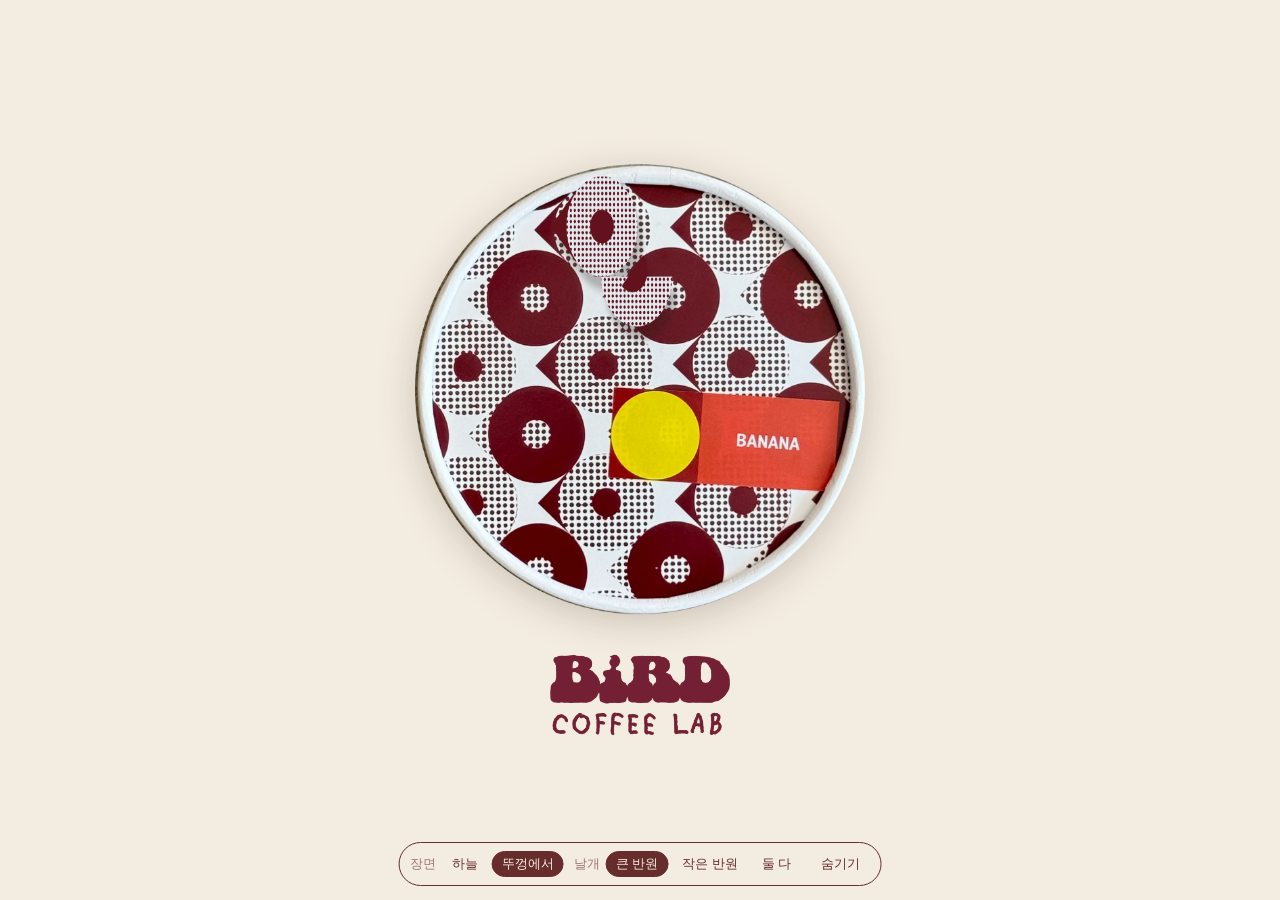
==== commit 607824e9: "birdcoffeelab-birds 그림자는 뚜껑에서 떠오를 때만 Co-Authored-By: Claude Opus 5.5 (1M context) <noreply@anthropic" ====
--- a/birdcoffeelab-birds/index.html
+++ b/birdcoffeelab-birds/index.html
@@ -165,7 +165,7 @@
     put('rest');
     put('wedge', o.sWedge !== 1 && (() => flipWedge(o.kind, o.sWedge)));
   };
-  if (o.shadow) { ctx.globalAlpha = o.alpha * o.shadow.al; base(o.shadow.dx, o.shadow.dy); parts(true); }
+  if (o.shadow && o.shadow.al > 0) { ctx.globalAlpha = o.alpha * o.shadow.al; base(o.shadow.dx, o.shadow.dy); parts(true); }
   ctx.globalAlpha = o.alpha; base(0, 0); parts(false);
 }
 
@@ -347,7 +347,9 @@
     f.sx = scale * sx; f.sy = scale;
     f.bob = -Math.sin(f.phase) * f.bobA * r;
     const d = (2 + 26 * lift) * scale;
-    f.shadow.dx = d * .35; f.shadow.dy = d; f.shadow.al = .38 - .18 * lift;
+    // 그림자는 뚜껑에서 떨어져 나오는 신호로만 쓴다: 나타날 때 생기고, 날아오르면 0.9초 안에 사라진다(하늘엔 떨어질 바닥이 없다)
+    const fade = 1 - Math.min(1, tf / 0.9);
+    f.shadow.dx = d * .35; f.shadow.dy = d; f.shadow.al = (.38 - .18 * lift) * fade;
     const sz = f.size * scale, hxS = f.x + f.ox * f.size, hyS = f.y + f.oy * f.size;
     if (hxS + sz < -20 || hxS - sz > W + 20 || hyS + sz < -20) fliers.splice(i, 1);
   }
